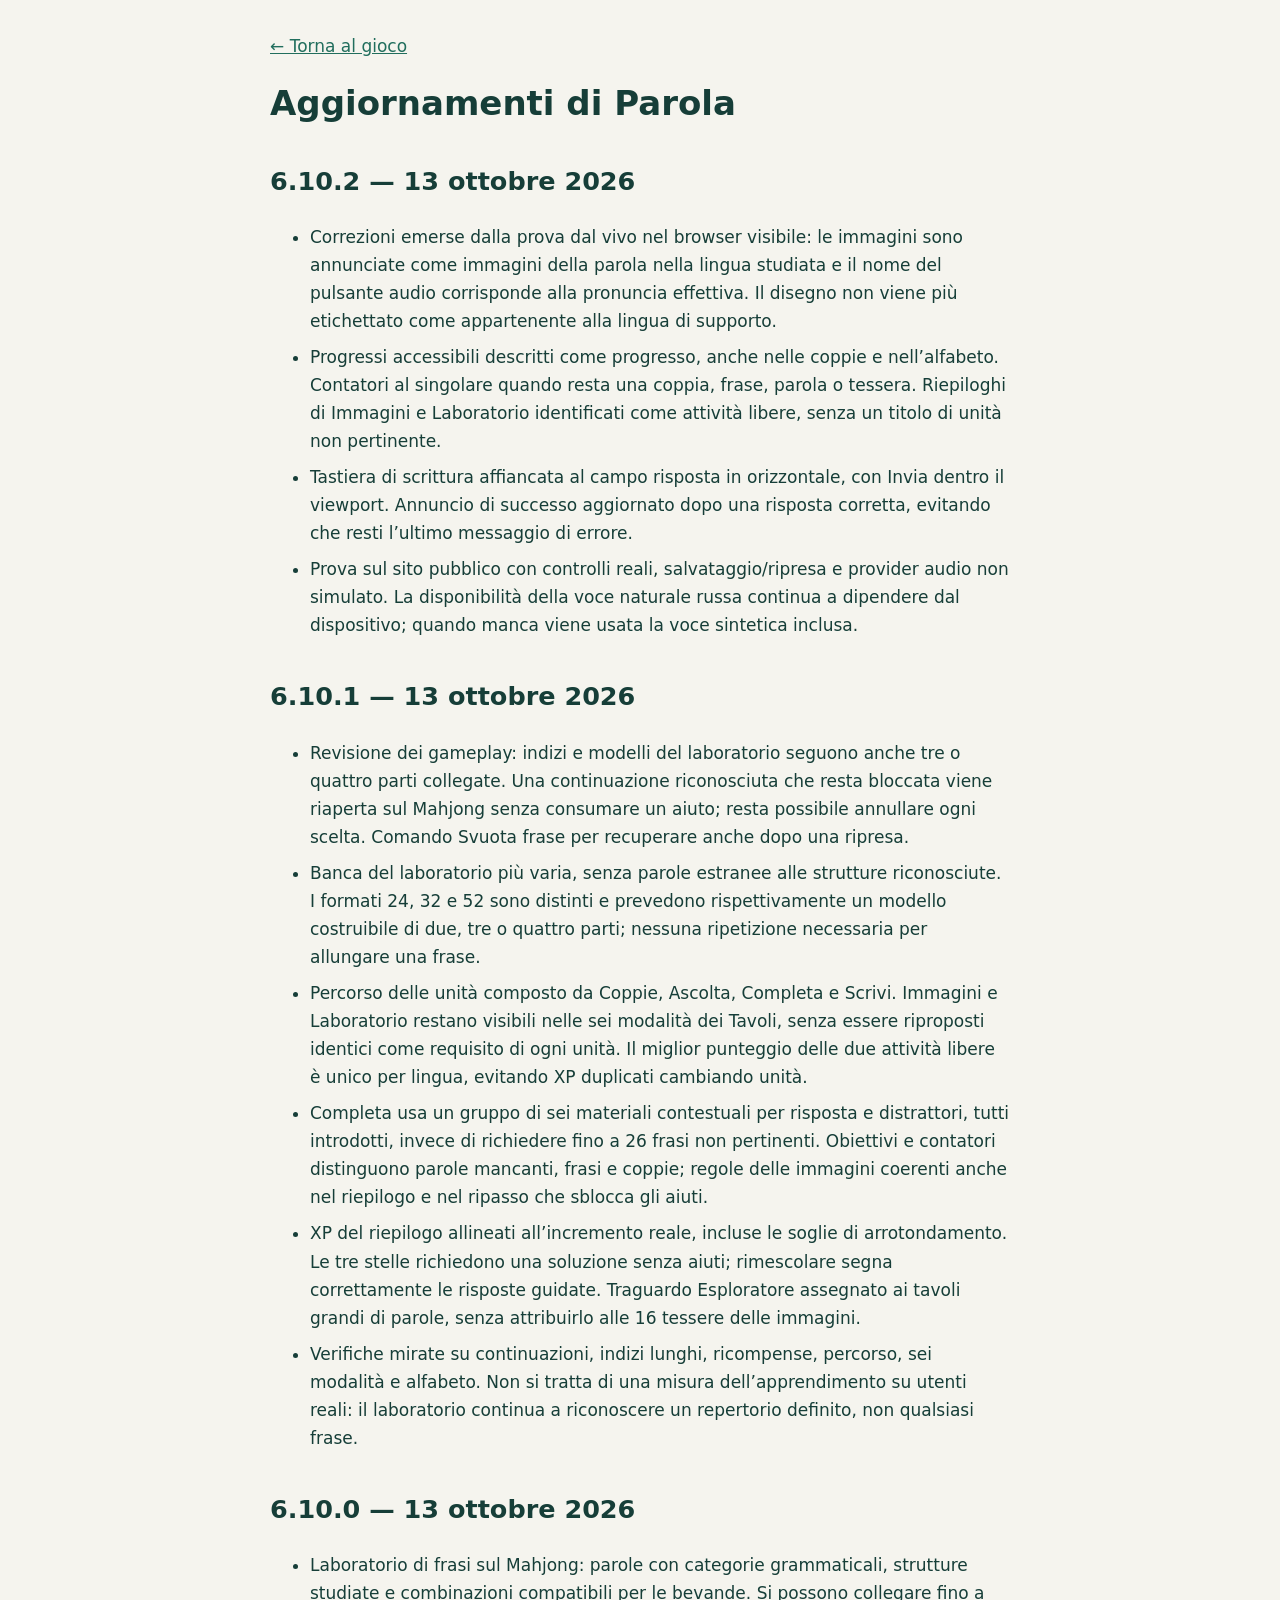
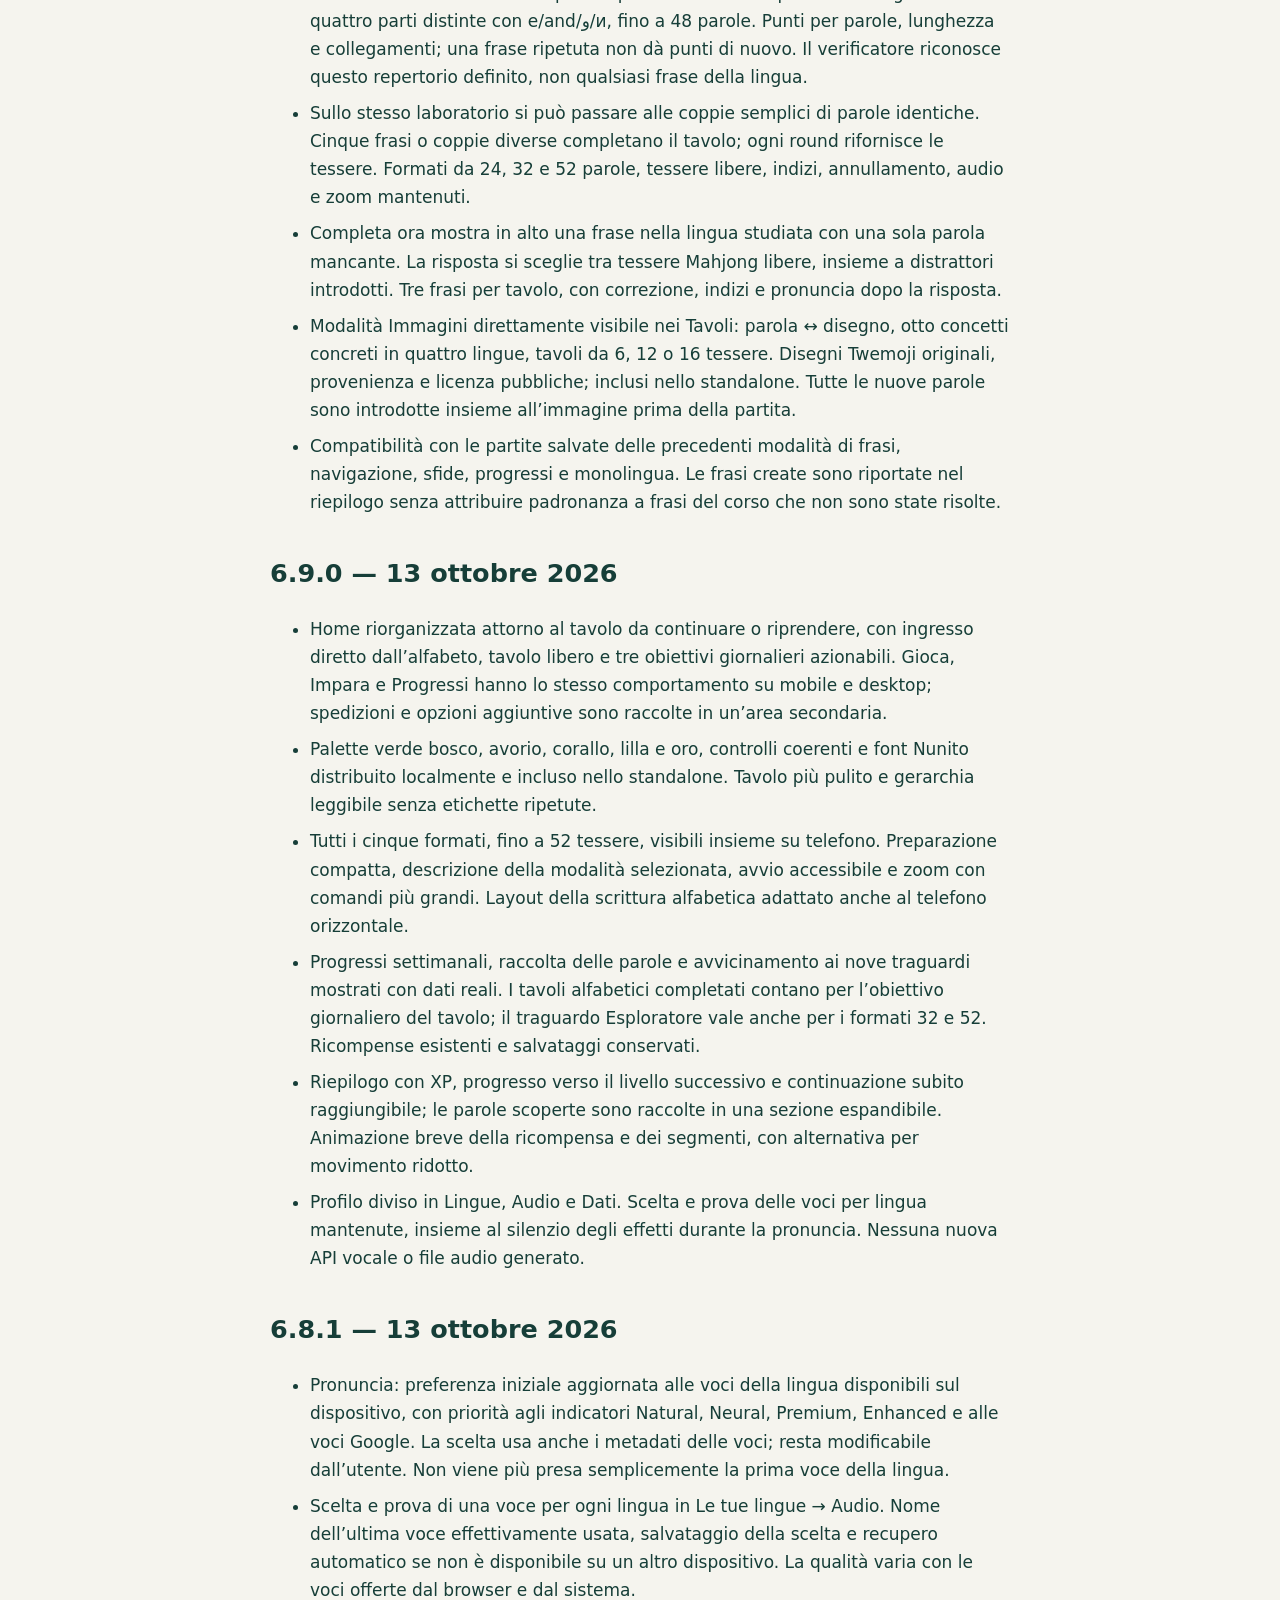
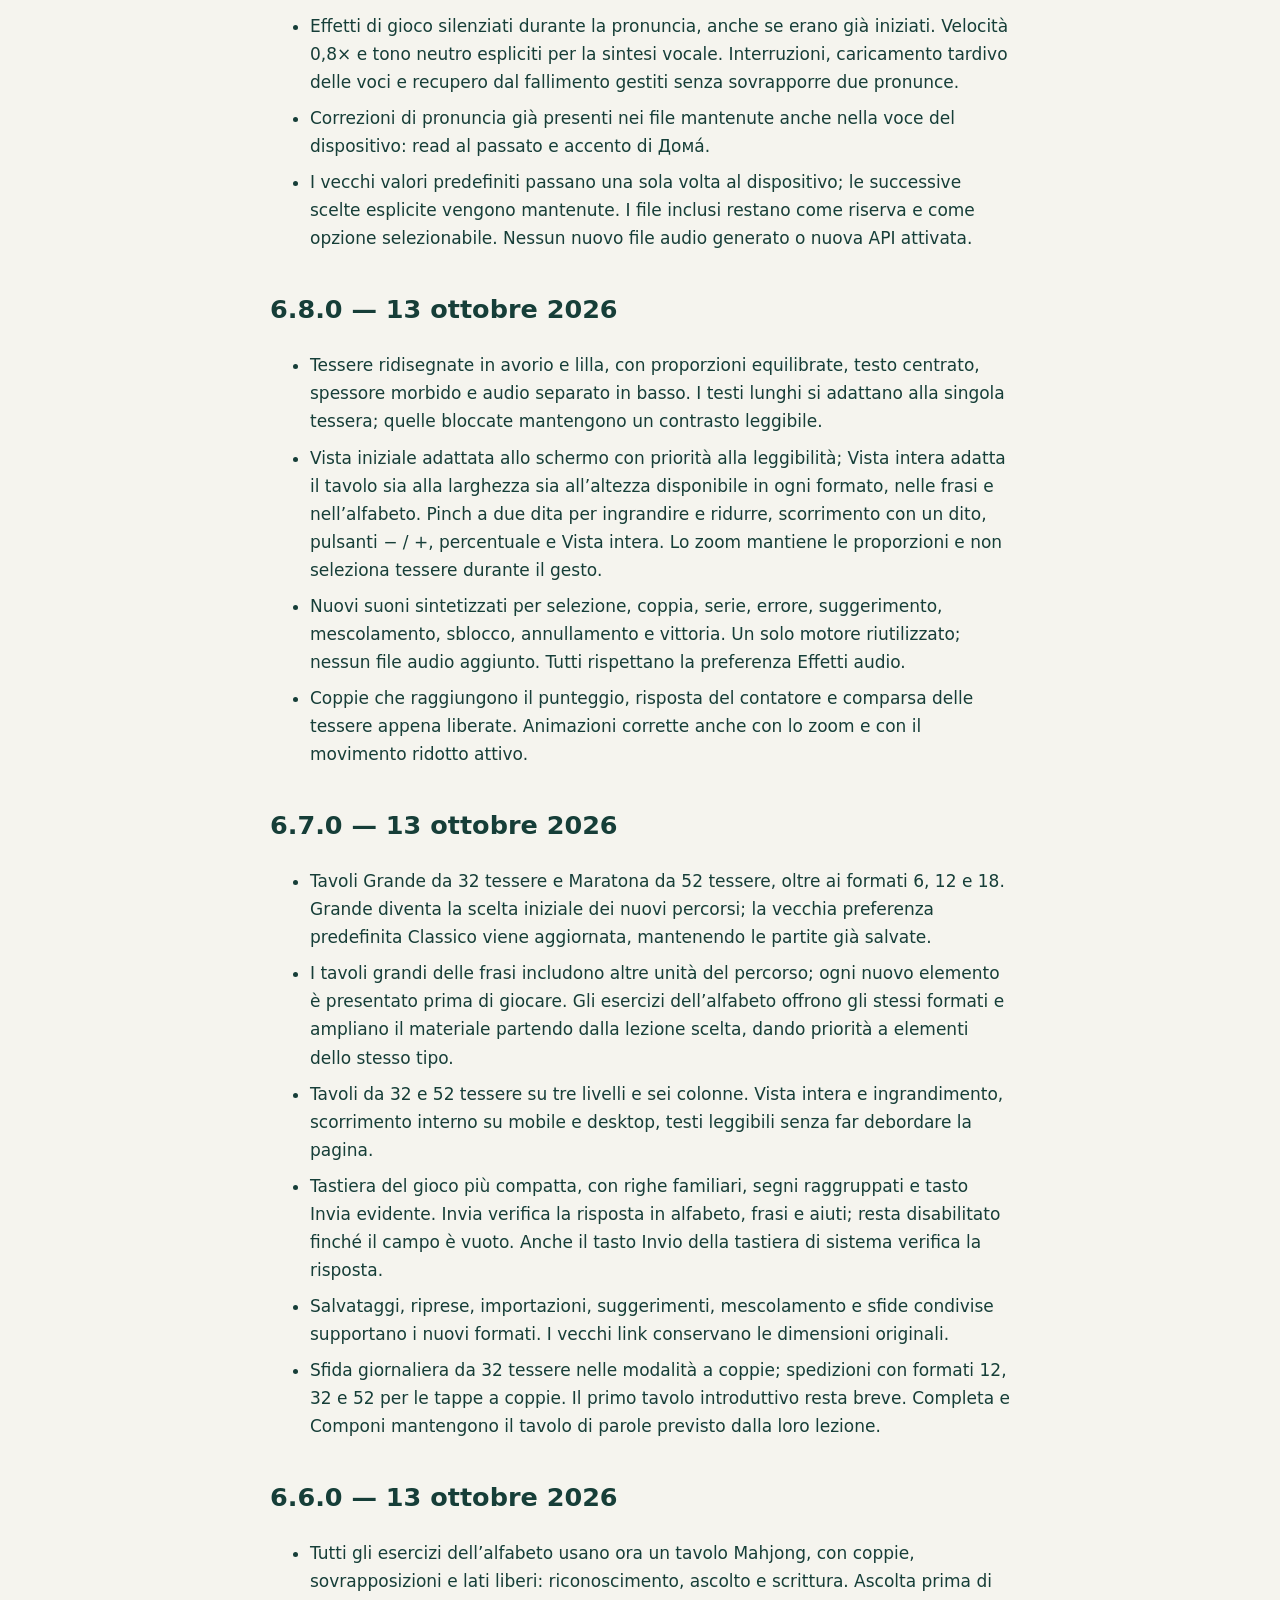
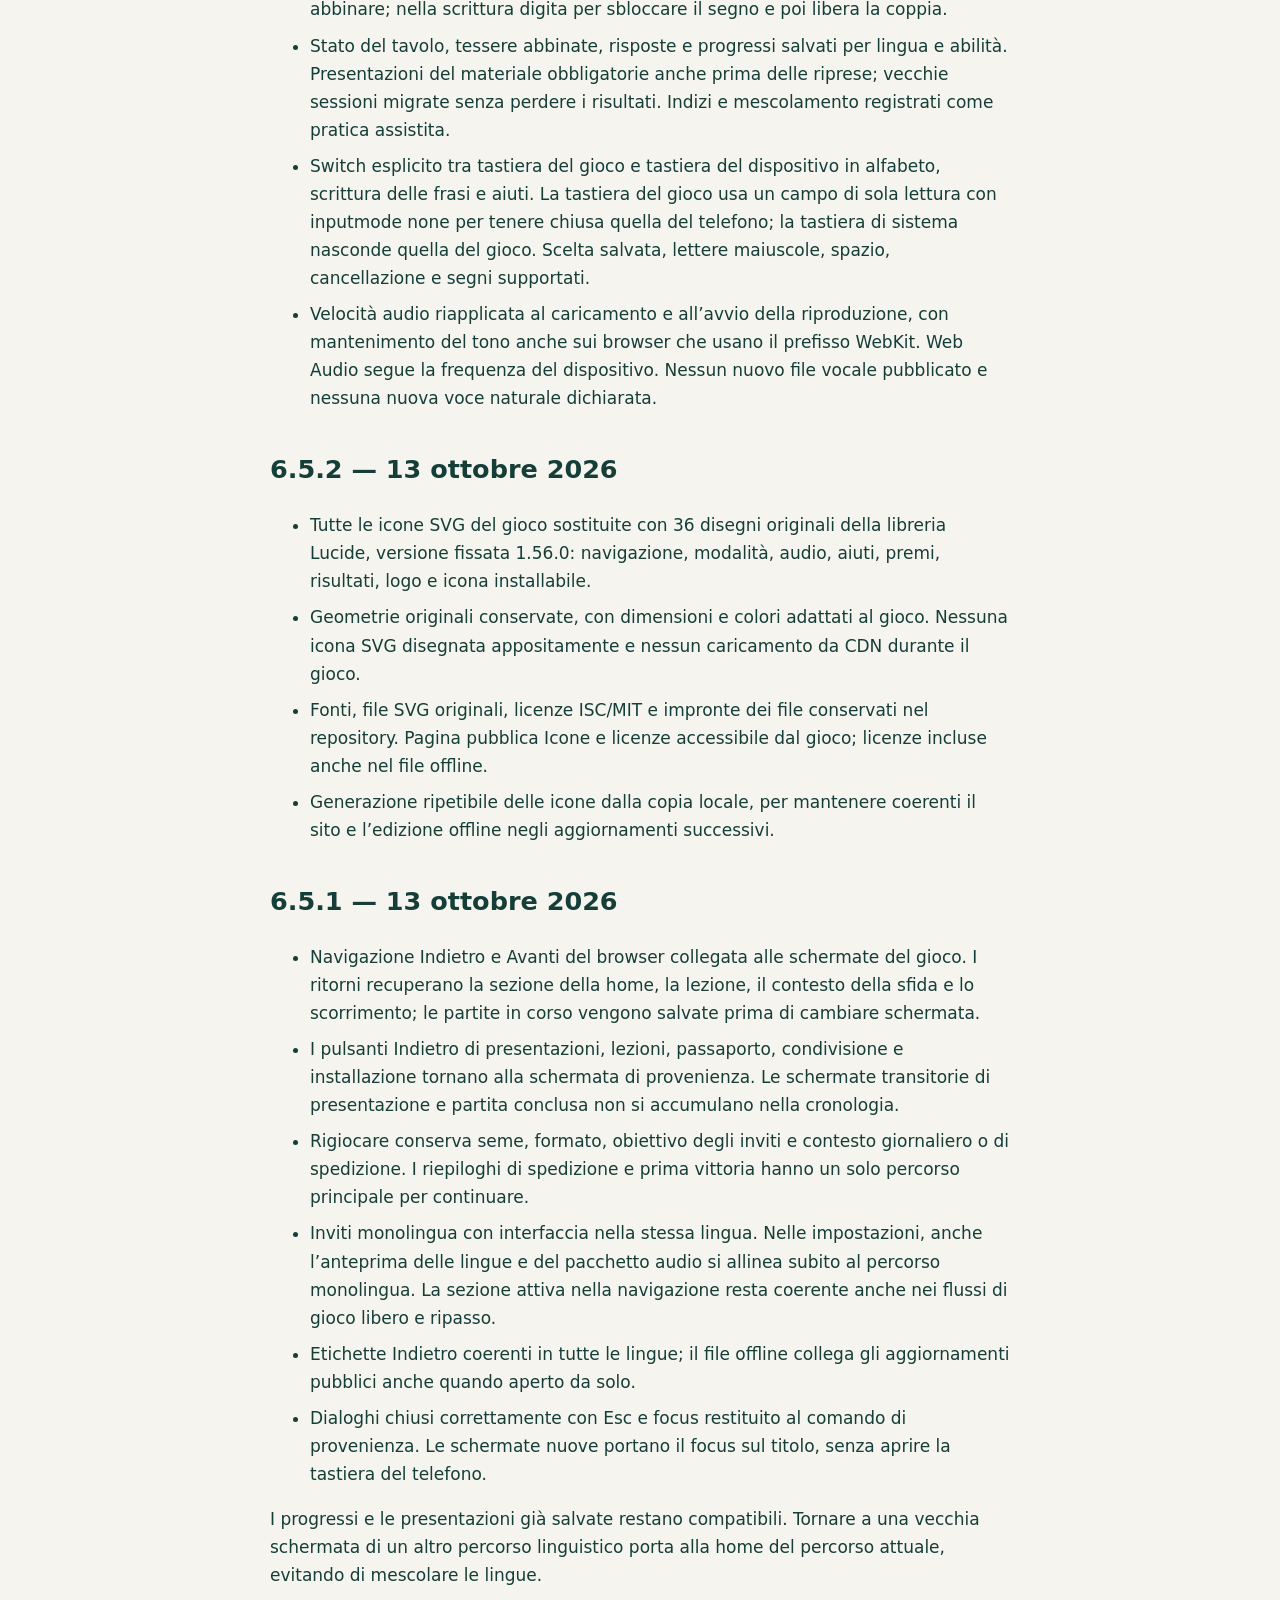
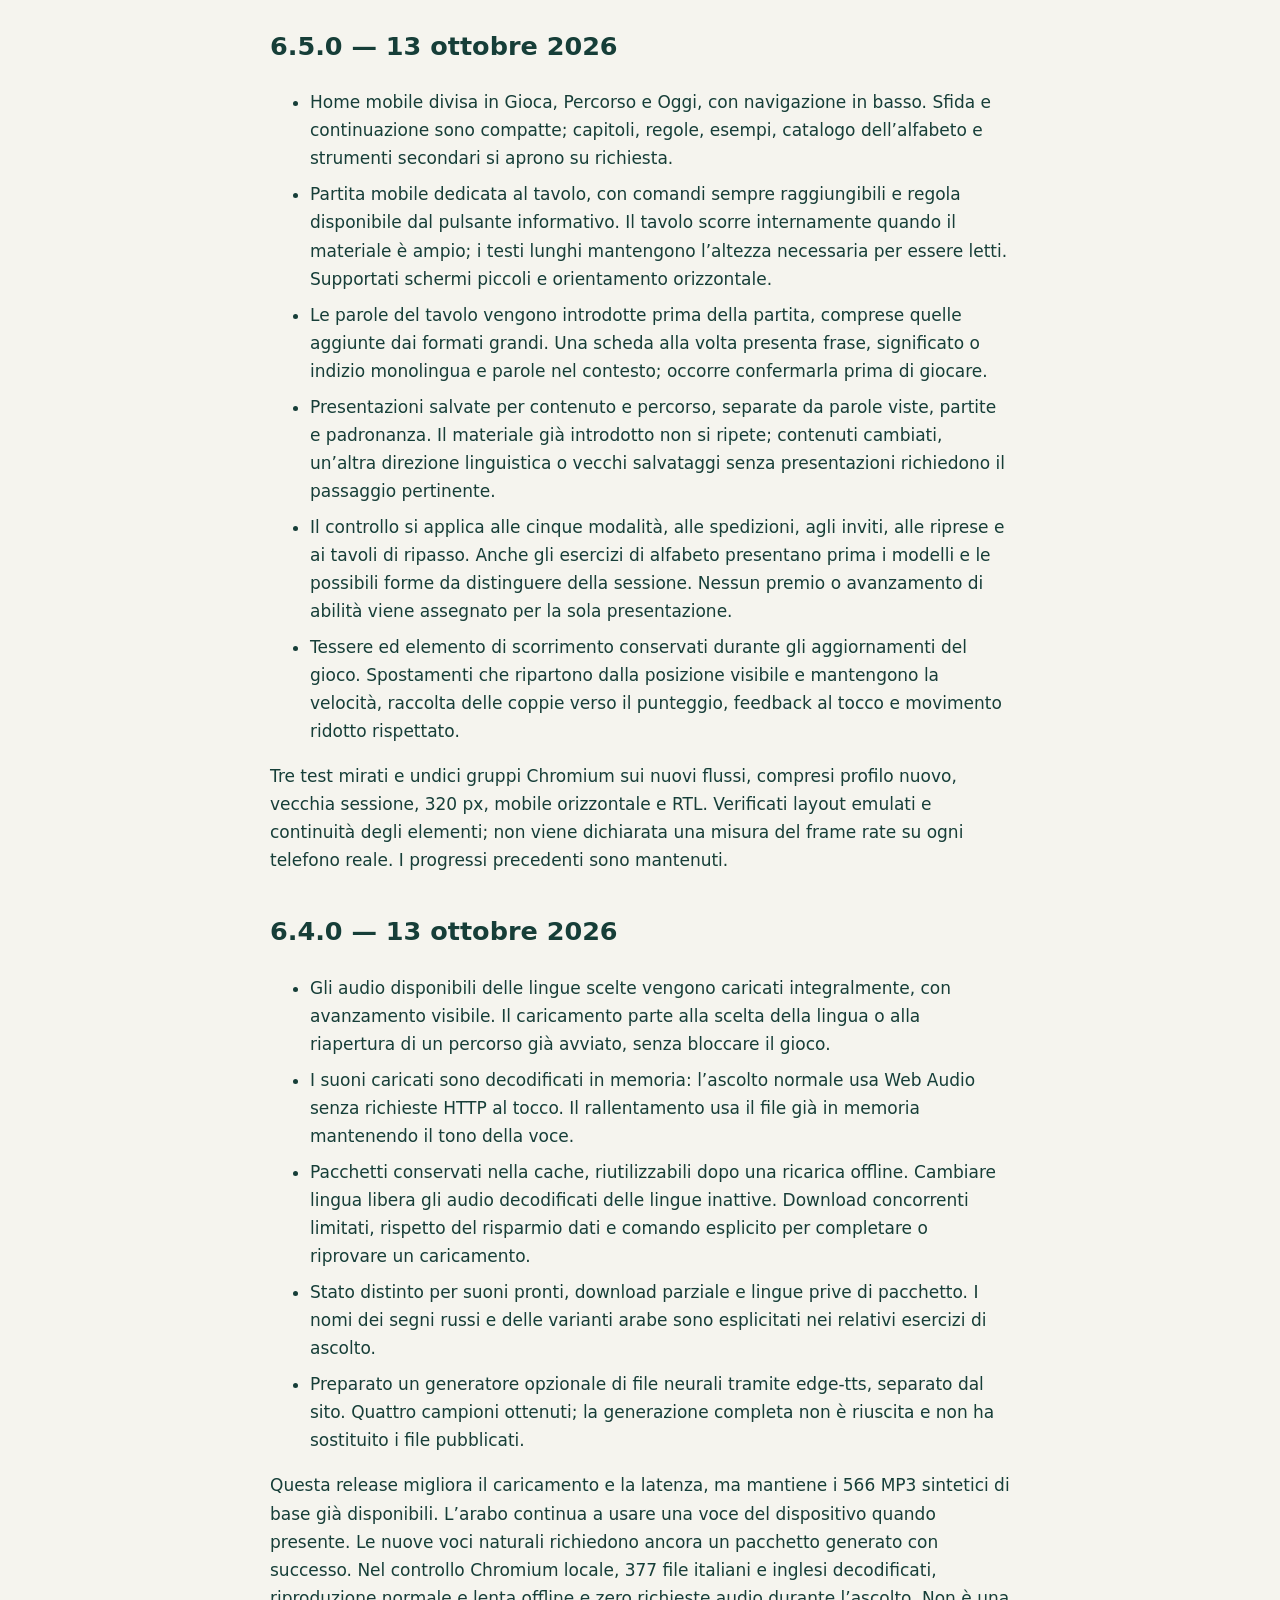
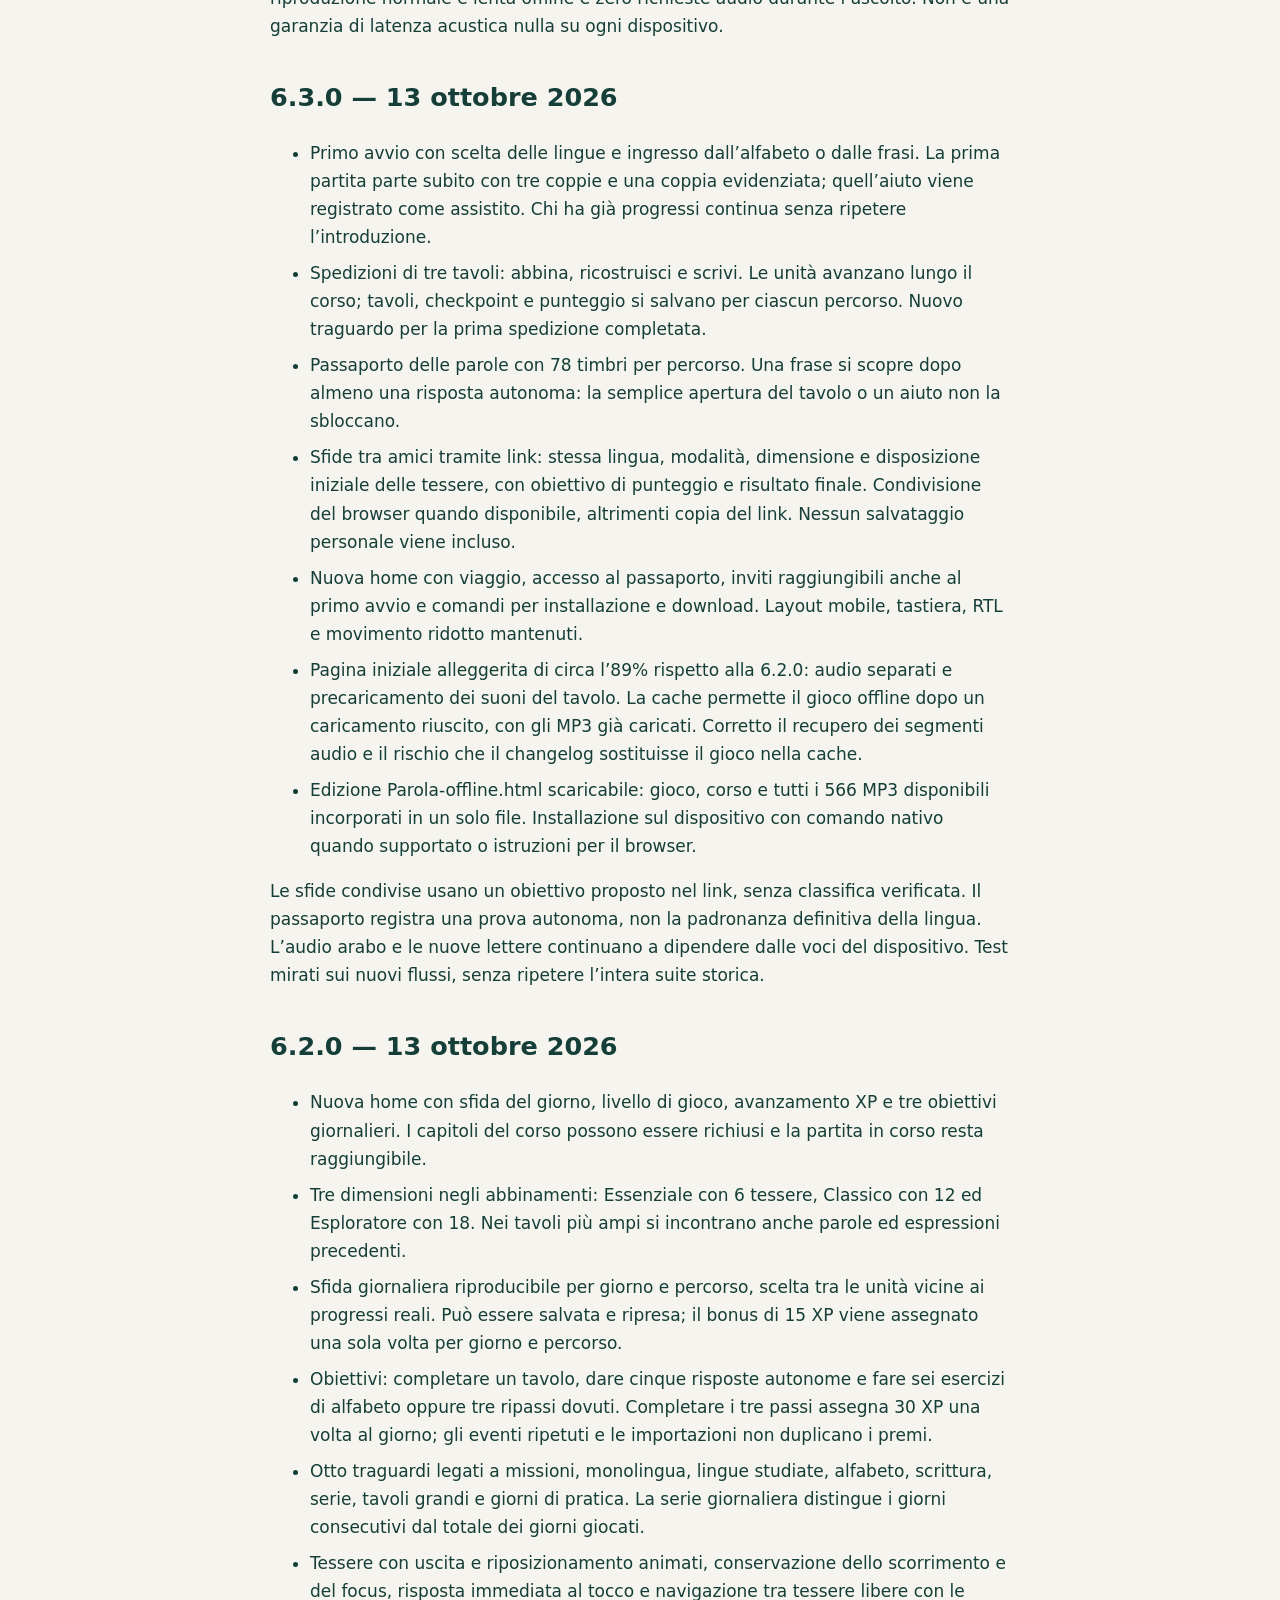
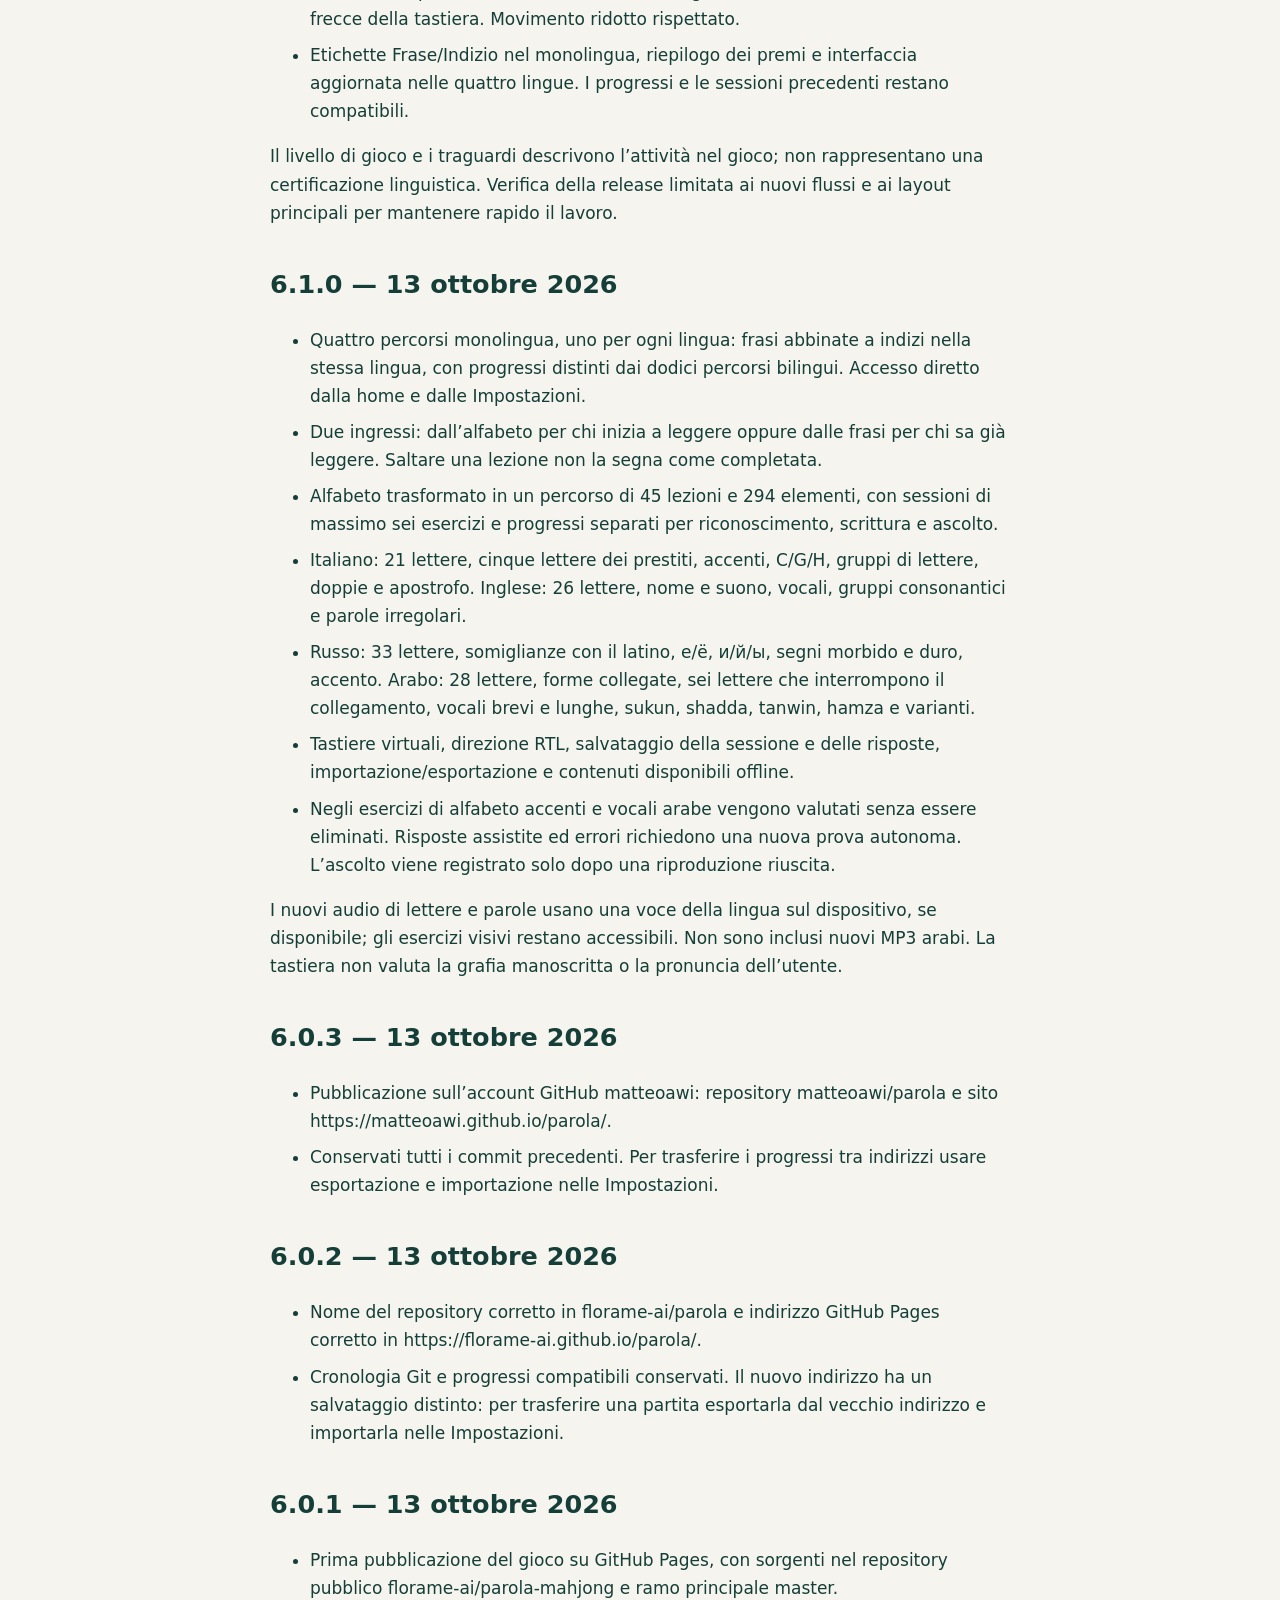
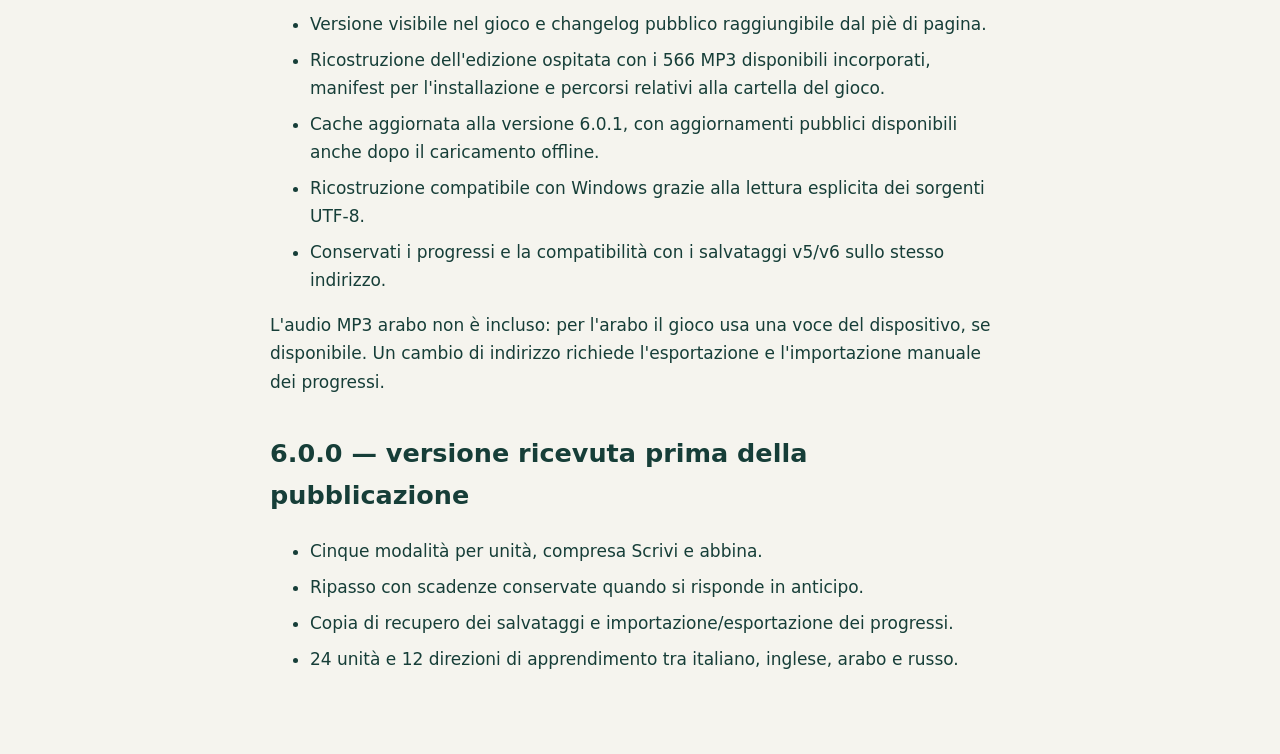
==== changelog.html @ 8ca30eb9 "Fix image audio labels, accessible feedback and landscape writing after live testing Publish Parola " ====
<!doctype html><html lang="it"><head><meta charset="utf-8"><meta name="viewport" content="width=device-width,initial-scale=1,viewport-fit=cover"><title>Aggiornamenti — Parola 6.10.2</title><meta name="application-version" content="6.10.2"><link rel="icon" href="./icon.svg"><style>body{margin:0;background:#f5f4ee;color:#163e38;font:17px/1.65 system-ui,sans-serif}main{max-width:740px;margin:0 auto;padding:32px 24px 64px}a{color:#216e5d}h1{line-height:1.2}h2{margin-top:36px}li{margin:8px 0}a:focus-visible{outline:3px solid #7461a4;outline-offset:4px}</style></head><body><main><a href="./">← Torna al gioco</a><h1>Aggiornamenti di Parola</h1><h2>6.10.2 — 13 ottobre 2026</h2><ul><li>Correzioni emerse dalla prova dal vivo nel browser visibile: le immagini sono annunciate come immagini della parola nella lingua studiata e il nome del pulsante audio corrisponde alla pronuncia effettiva. Il disegno non viene più etichettato come appartenente alla lingua di supporto.</li><li>Progressi accessibili descritti come progresso, anche nelle coppie e nell’alfabeto. Contatori al singolare quando resta una coppia, frase, parola o tessera. Riepiloghi di Immagini e Laboratorio identificati come attività libere, senza un titolo di unità non pertinente.</li><li>Tastiera di scrittura affiancata al campo risposta in orizzontale, con Invia dentro il viewport. Annuncio di successo aggiornato dopo una risposta corretta, evitando che resti l’ultimo messaggio di errore.</li><li>Prova sul sito pubblico con controlli reali, salvataggio/ripresa e provider audio non simulato. La disponibilità della voce naturale russa continua a dipendere dal dispositivo; quando manca viene usata la voce sintetica inclusa.</li></ul><h2>6.10.1 — 13 ottobre 2026</h2><ul><li>Revisione dei gameplay: indizi e modelli del laboratorio seguono anche tre o quattro parti collegate. Una continuazione riconosciuta che resta bloccata viene riaperta sul Mahjong senza consumare un aiuto; resta possibile annullare ogni scelta. Comando Svuota frase per recuperare anche dopo una ripresa.</li><li>Banca del laboratorio più varia, senza parole estranee alle strutture riconosciute. I formati 24, 32 e 52 sono distinti e prevedono rispettivamente un modello costruibile di due, tre o quattro parti; nessuna ripetizione necessaria per allungare una frase.</li><li>Percorso delle unità composto da Coppie, Ascolta, Completa e Scrivi. Immagini e Laboratorio restano visibili nelle sei modalità dei Tavoli, senza essere riproposti identici come requisito di ogni unità. Il miglior punteggio delle due attività libere è unico per lingua, evitando XP duplicati cambiando unità.</li><li>Completa usa un gruppo di sei materiali contestuali per risposta e distrattori, tutti introdotti, invece di richiedere fino a 26 frasi non pertinenti. Obiettivi e contatori distinguono parole mancanti, frasi e coppie; regole delle immagini coerenti anche nel riepilogo e nel ripasso che sblocca gli aiuti.</li><li>XP del riepilogo allineati all’incremento reale, incluse le soglie di arrotondamento. Le tre stelle richiedono una soluzione senza aiuti; rimescolare segna correttamente le risposte guidate. Traguardo Esploratore assegnato ai tavoli grandi di parole, senza attribuirlo alle 16 tessere delle immagini.</li><li>Verifiche mirate su continuazioni, indizi lunghi, ricompense, percorso, sei modalità e alfabeto. Non si tratta di una misura dell’apprendimento su utenti reali: il laboratorio continua a riconoscere un repertorio definito, non qualsiasi frase.</li></ul><h2>6.10.0 — 13 ottobre 2026</h2><ul><li>Laboratorio di frasi sul Mahjong: parole con categorie grammaticali, strutture studiate e combinazioni compatibili per le bevande. Si possono collegare fino a quattro parti distinte con e/and/و/и, fino a 48 parole. Punti per parole, lunghezza e collegamenti; una frase ripetuta non dà punti di nuovo. Il verificatore riconosce questo repertorio definito, non qualsiasi frase della lingua.</li><li>Sullo stesso laboratorio si può passare alle coppie semplici di parole identiche. Cinque frasi o coppie diverse completano il tavolo; ogni round rifornisce le tessere. Formati da 24, 32 e 52 parole, tessere libere, indizi, annullamento, audio e zoom mantenuti.</li><li>Completa ora mostra in alto una frase nella lingua studiata con una sola parola mancante. La risposta si sceglie tra tessere Mahjong libere, insieme a distrattori introdotti. Tre frasi per tavolo, con correzione, indizi e pronuncia dopo la risposta.</li><li>Modalità Immagini direttamente visibile nei Tavoli: parola ↔ disegno, otto concetti concreti in quattro lingue, tavoli da 6, 12 o 16 tessere. Disegni Twemoji originali, provenienza e licenza pubbliche; inclusi nello standalone. Tutte le nuove parole sono introdotte insieme all’immagine prima della partita.</li><li>Compatibilità con le partite salvate delle precedenti modalità di frasi, navigazione, sfide, progressi e monolingua. Le frasi create sono riportate nel riepilogo senza attribuire padronanza a frasi del corso che non sono state risolte.</li></ul><h2>6.9.0 — 13 ottobre 2026</h2><ul><li>Home riorganizzata attorno al tavolo da continuare o riprendere, con ingresso diretto dall’alfabeto, tavolo libero e tre obiettivi giornalieri azionabili. Gioca, Impara e Progressi hanno lo stesso comportamento su mobile e desktop; spedizioni e opzioni aggiuntive sono raccolte in un’area secondaria.</li><li>Palette verde bosco, avorio, corallo, lilla e oro, controlli coerenti e font Nunito distribuito localmente e incluso nello standalone. Tavolo più pulito e gerarchia leggibile senza etichette ripetute.</li><li>Tutti i cinque formati, fino a 52 tessere, visibili insieme su telefono. Preparazione compatta, descrizione della modalità selezionata, avvio accessibile e zoom con comandi più grandi. Layout della scrittura alfabetica adattato anche al telefono orizzontale.</li><li>Progressi settimanali, raccolta delle parole e avvicinamento ai nove traguardi mostrati con dati reali. I tavoli alfabetici completati contano per l’obiettivo giornaliero del tavolo; il traguardo Esploratore vale anche per i formati 32 e 52. Ricompense esistenti e salvataggi conservati.</li><li>Riepilogo con XP, progresso verso il livello successivo e continuazione subito raggiungibile; le parole scoperte sono raccolte in una sezione espandibile. Animazione breve della ricompensa e dei segmenti, con alternativa per movimento ridotto.</li><li>Profilo diviso in Lingue, Audio e Dati. Scelta e prova delle voci per lingua mantenute, insieme al silenzio degli effetti durante la pronuncia. Nessuna nuova API vocale o file audio generato.</li></ul><h2>6.8.1 — 13 ottobre 2026</h2><ul><li>Pronuncia: preferenza iniziale aggiornata alle voci della lingua disponibili sul dispositivo, con priorità agli indicatori Natural, Neural, Premium, Enhanced e alle voci Google. La scelta usa anche i metadati delle voci; resta modificabile dall’utente. Non viene più presa semplicemente la prima voce della lingua.</li><li>Scelta e prova di una voce per ogni lingua in Le tue lingue → Audio. Nome dell’ultima voce effettivamente usata, salvataggio della scelta e recupero automatico se non è disponibile su un altro dispositivo. La qualità varia con le voci offerte dal browser e dal sistema.</li><li>Effetti di gioco silenziati durante la pronuncia, anche se erano già iniziati. Velocità 0,8× e tono neutro espliciti per la sintesi vocale. Interruzioni, caricamento tardivo delle voci e recupero dal fallimento gestiti senza sovrapporre due pronunce.</li><li>Correzioni di pronuncia già presenti nei file mantenute anche nella voce del dispositivo: read al passato e accento di Дома́.</li><li>I vecchi valori predefiniti passano una sola volta al dispositivo; le successive scelte esplicite vengono mantenute. I file inclusi restano come riserva e come opzione selezionabile. Nessun nuovo file audio generato o nuova API attivata.</li></ul><h2>6.8.0 — 13 ottobre 2026</h2><ul><li>Tessere ridisegnate in avorio e lilla, con proporzioni equilibrate, testo centrato, spessore morbido e audio separato in basso. I testi lunghi si adattano alla singola tessera; quelle bloccate mantengono un contrasto leggibile.</li><li>Vista iniziale adattata allo schermo con priorità alla leggibilità; Vista intera adatta il tavolo sia alla larghezza sia all’altezza disponibile in ogni formato, nelle frasi e nell’alfabeto. Pinch a due dita per ingrandire e ridurre, scorrimento con un dito, pulsanti − / +, percentuale e Vista intera. Lo zoom mantiene le proporzioni e non seleziona tessere durante il gesto.</li><li>Nuovi suoni sintetizzati per selezione, coppia, serie, errore, suggerimento, mescolamento, sblocco, annullamento e vittoria. Un solo motore riutilizzato; nessun file audio aggiunto. Tutti rispettano la preferenza Effetti audio.</li><li>Coppie che raggiungono il punteggio, risposta del contatore e comparsa delle tessere appena liberate. Animazioni corrette anche con lo zoom e con il movimento ridotto attivo.</li></ul><h2>6.7.0 — 13 ottobre 2026</h2><ul><li>Tavoli Grande da 32 tessere e Maratona da 52 tessere, oltre ai formati 6, 12 e 18. Grande diventa la scelta iniziale dei nuovi percorsi; la vecchia preferenza predefinita Classico viene aggiornata, mantenendo le partite già salvate.</li><li>I tavoli grandi delle frasi includono altre unità del percorso; ogni nuovo elemento è presentato prima di giocare. Gli esercizi dell’alfabeto offrono gli stessi formati e ampliano il materiale partendo dalla lezione scelta, dando priorità a elementi dello stesso tipo.</li><li>Tavoli da 32 e 52 tessere su tre livelli e sei colonne. Vista intera e ingrandimento, scorrimento interno su mobile e desktop, testi leggibili senza far debordare la pagina.</li><li>Tastiera del gioco più compatta, con righe familiari, segni raggruppati e tasto Invia evidente. Invia verifica la risposta in alfabeto, frasi e aiuti; resta disabilitato finché il campo è vuoto. Anche il tasto Invio della tastiera di sistema verifica la risposta.</li><li>Salvataggi, riprese, importazioni, suggerimenti, mescolamento e sfide condivise supportano i nuovi formati. I vecchi link conservano le dimensioni originali.</li><li>Sfida giornaliera da 32 tessere nelle modalità a coppie; spedizioni con formati 12, 32 e 52 per le tappe a coppie. Il primo tavolo introduttivo resta breve. Completa e Componi mantengono il tavolo di parole previsto dalla loro lezione.</li></ul><h2>6.6.0 — 13 ottobre 2026</h2><ul><li>Tutti gli esercizi dell’alfabeto usano ora un tavolo Mahjong, con coppie, sovrapposizioni e lati liberi: riconoscimento, ascolto e scrittura. Ascolta prima di abbinare; nella scrittura digita per sbloccare il segno e poi libera la coppia.</li><li>Stato del tavolo, tessere abbinate, risposte e progressi salvati per lingua e abilità. Presentazioni del materiale obbligatorie anche prima delle riprese; vecchie sessioni migrate senza perdere i risultati. Indizi e mescolamento registrati come pratica assistita.</li><li>Switch esplicito tra tastiera del gioco e tastiera del dispositivo in alfabeto, scrittura delle frasi e aiuti. La tastiera del gioco usa un campo di sola lettura con inputmode none per tenere chiusa quella del telefono; la tastiera di sistema nasconde quella del gioco. Scelta salvata, lettere maiuscole, spazio, cancellazione e segni supportati.</li><li>Velocità audio riapplicata al caricamento e all’avvio della riproduzione, con mantenimento del tono anche sui browser che usano il prefisso WebKit. Web Audio segue la frequenza del dispositivo. Nessun nuovo file vocale pubblicato e nessuna nuova voce naturale dichiarata.</li></ul><h2>6.5.2 — 13 ottobre 2026</h2><ul><li>Tutte le icone SVG del gioco sostituite con 36 disegni originali della libreria Lucide, versione fissata 1.56.0: navigazione, modalità, audio, aiuti, premi, risultati, logo e icona installabile.</li><li>Geometrie originali conservate, con dimensioni e colori adattati al gioco. Nessuna icona SVG disegnata appositamente e nessun caricamento da CDN durante il gioco.</li><li>Fonti, file SVG originali, licenze ISC/MIT e impronte dei file conservati nel repository. Pagina pubblica Icone e licenze accessibile dal gioco; licenze incluse anche nel file offline.</li><li>Generazione ripetibile delle icone dalla copia locale, per mantenere coerenti il sito e l’edizione offline negli aggiornamenti successivi.</li></ul><h2>6.5.1 — 13 ottobre 2026</h2><ul><li>Navigazione Indietro e Avanti del browser collegata alle schermate del gioco. I ritorni recuperano la sezione della home, la lezione, il contesto della sfida e lo scorrimento; le partite in corso vengono salvate prima di cambiare schermata.</li><li>I pulsanti Indietro di presentazioni, lezioni, passaporto, condivisione e installazione tornano alla schermata di provenienza. Le schermate transitorie di presentazione e partita conclusa non si accumulano nella cronologia.</li><li>Rigiocare conserva seme, formato, obiettivo degli inviti e contesto giornaliero o di spedizione. I riepiloghi di spedizione e prima vittoria hanno un solo percorso principale per continuare.</li><li>Inviti monolingua con interfaccia nella stessa lingua. Nelle impostazioni, anche l’anteprima delle lingue e del pacchetto audio si allinea subito al percorso monolingua. La sezione attiva nella navigazione resta coerente anche nei flussi di gioco libero e ripasso.</li><li>Etichette Indietro coerenti in tutte le lingue; il file offline collega gli aggiornamenti pubblici anche quando aperto da solo.</li><li>Dialoghi chiusi correttamente con Esc e focus restituito al comando di provenienza. Le schermate nuove portano il focus sul titolo, senza aprire la tastiera del telefono.</li></ul><p>I progressi e le presentazioni già salvate restano compatibili. Tornare a una vecchia schermata di un altro percorso linguistico porta alla home del percorso attuale, evitando di mescolare le lingue.</p><h2>6.5.0 — 13 ottobre 2026</h2><ul><li>Home mobile divisa in Gioca, Percorso e Oggi, con navigazione in basso. Sfida e continuazione sono compatte; capitoli, regole, esempi, catalogo dell’alfabeto e strumenti secondari si aprono su richiesta.</li><li>Partita mobile dedicata al tavolo, con comandi sempre raggiungibili e regola disponibile dal pulsante informativo. Il tavolo scorre internamente quando il materiale è ampio; i testi lunghi mantengono l’altezza necessaria per essere letti. Supportati schermi piccoli e orientamento orizzontale.</li><li>Le parole del tavolo vengono introdotte prima della partita, comprese quelle aggiunte dai formati grandi. Una scheda alla volta presenta frase, significato o indizio monolingua e parole nel contesto; occorre confermarla prima di giocare.</li><li>Presentazioni salvate per contenuto e percorso, separate da parole viste, partite e padronanza. Il materiale già introdotto non si ripete; contenuti cambiati, un’altra direzione linguistica o vecchi salvataggi senza presentazioni richiedono il passaggio pertinente.</li><li>Il controllo si applica alle cinque modalità, alle spedizioni, agli inviti, alle riprese e ai tavoli di ripasso. Anche gli esercizi di alfabeto presentano prima i modelli e le possibili forme da distinguere della sessione. Nessun premio o avanzamento di abilità viene assegnato per la sola presentazione.</li><li>Tessere ed elemento di scorrimento conservati durante gli aggiornamenti del gioco. Spostamenti che ripartono dalla posizione visibile e mantengono la velocità, raccolta delle coppie verso il punteggio, feedback al tocco e movimento ridotto rispettato.</li></ul><p>Tre test mirati e undici gruppi Chromium sui nuovi flussi, compresi profilo nuovo, vecchia sessione, 320 px, mobile orizzontale e RTL. Verificati layout emulati e continuità degli elementi; non viene dichiarata una misura del frame rate su ogni telefono reale. I progressi precedenti sono mantenuti.</p><h2>6.4.0 — 13 ottobre 2026</h2><ul><li>Gli audio disponibili delle lingue scelte vengono caricati integralmente, con avanzamento visibile. Il caricamento parte alla scelta della lingua o alla riapertura di un percorso già avviato, senza bloccare il gioco.</li><li>I suoni caricati sono decodificati in memoria: l’ascolto normale usa Web Audio senza richieste HTTP al tocco. Il rallentamento usa il file già in memoria mantenendo il tono della voce.</li><li>Pacchetti conservati nella cache, riutilizzabili dopo una ricarica offline. Cambiare lingua libera gli audio decodificati delle lingue inattive. Download concorrenti limitati, rispetto del risparmio dati e comando esplicito per completare o riprovare un caricamento.</li><li>Stato distinto per suoni pronti, download parziale e lingue prive di pacchetto. I nomi dei segni russi e delle varianti arabe sono esplicitati nei relativi esercizi di ascolto.</li><li>Preparato un generatore opzionale di file neurali tramite edge-tts, separato dal sito. Quattro campioni ottenuti; la generazione completa non è riuscita e non ha sostituito i file pubblicati.</li></ul><p>Questa release migliora il caricamento e la latenza, ma mantiene i 566 MP3 sintetici di base già disponibili. L’arabo continua a usare una voce del dispositivo quando presente. Le nuove voci naturali richiedono ancora un pacchetto generato con successo. Nel controllo Chromium locale, 377 file italiani e inglesi decodificati, riproduzione normale e lenta offline e zero richieste audio durante l’ascolto. Non è una garanzia di latenza acustica nulla su ogni dispositivo.</p><h2>6.3.0 — 13 ottobre 2026</h2><ul><li>Primo avvio con scelta delle lingue e ingresso dall’alfabeto o dalle frasi. La prima partita parte subito con tre coppie e una coppia evidenziata; quell’aiuto viene registrato come assistito. Chi ha già progressi continua senza ripetere l’introduzione.</li><li>Spedizioni di tre tavoli: abbina, ricostruisci e scrivi. Le unità avanzano lungo il corso; tavoli, checkpoint e punteggio si salvano per ciascun percorso. Nuovo traguardo per la prima spedizione completata.</li><li>Passaporto delle parole con 78 timbri per percorso. Una frase si scopre dopo almeno una risposta autonoma: la semplice apertura del tavolo o un aiuto non la sbloccano.</li><li>Sfide tra amici tramite link: stessa lingua, modalità, dimensione e disposizione iniziale delle tessere, con obiettivo di punteggio e risultato finale. Condivisione del browser quando disponibile, altrimenti copia del link. Nessun salvataggio personale viene incluso.</li><li>Nuova home con viaggio, accesso al passaporto, inviti raggiungibili anche al primo avvio e comandi per installazione e download. Layout mobile, tastiera, RTL e movimento ridotto mantenuti.</li><li>Pagina iniziale alleggerita di circa l’89% rispetto alla 6.2.0: audio separati e precaricamento dei suoni del tavolo. La cache permette il gioco offline dopo un caricamento riuscito, con gli MP3 già caricati. Corretto il recupero dei segmenti audio e il rischio che il changelog sostituisse il gioco nella cache.</li><li>Edizione Parola-offline.html scaricabile: gioco, corso e tutti i 566 MP3 disponibili incorporati in un solo file. Installazione sul dispositivo con comando nativo quando supportato o istruzioni per il browser.</li></ul><p>Le sfide condivise usano un obiettivo proposto nel link, senza classifica verificata. Il passaporto registra una prova autonoma, non la padronanza definitiva della lingua. L’audio arabo e le nuove lettere continuano a dipendere dalle voci del dispositivo. Test mirati sui nuovi flussi, senza ripetere l’intera suite storica.</p><h2>6.2.0 — 13 ottobre 2026</h2><ul><li>Nuova home con sfida del giorno, livello di gioco, avanzamento XP e tre obiettivi giornalieri. I capitoli del corso possono essere richiusi e la partita in corso resta raggiungibile.</li><li>Tre dimensioni negli abbinamenti: Essenziale con 6 tessere, Classico con 12 ed Esploratore con 18. Nei tavoli più ampi si incontrano anche parole ed espressioni precedenti.</li><li>Sfida giornaliera riproducibile per giorno e percorso, scelta tra le unità vicine ai progressi reali. Può essere salvata e ripresa; il bonus di 15 XP viene assegnato una sola volta per giorno e percorso.</li><li>Obiettivi: completare un tavolo, dare cinque risposte autonome e fare sei esercizi di alfabeto oppure tre ripassi dovuti. Completare i tre passi assegna 30 XP una volta al giorno; gli eventi ripetuti e le importazioni non duplicano i premi.</li><li>Otto traguardi legati a missioni, monolingua, lingue studiate, alfabeto, scrittura, serie, tavoli grandi e giorni di pratica. La serie giornaliera distingue i giorni consecutivi dal totale dei giorni giocati.</li><li>Tessere con uscita e riposizionamento animati, conservazione dello scorrimento e del focus, risposta immediata al tocco e navigazione tra tessere libere con le frecce della tastiera. Movimento ridotto rispettato.</li><li>Etichette Frase/Indizio nel monolingua, riepilogo dei premi e interfaccia aggiornata nelle quattro lingue. I progressi e le sessioni precedenti restano compatibili.</li></ul><p>Il livello di gioco e i traguardi descrivono l’attività nel gioco; non rappresentano una certificazione linguistica. Verifica della release limitata ai nuovi flussi e ai layout principali per mantenere rapido il lavoro.</p><h2>6.1.0 — 13 ottobre 2026</h2><ul><li>Quattro percorsi monolingua, uno per ogni lingua: frasi abbinate a indizi nella stessa lingua, con progressi distinti dai dodici percorsi bilingui. Accesso diretto dalla home e dalle Impostazioni.</li><li>Due ingressi: dall’alfabeto per chi inizia a leggere oppure dalle frasi per chi sa già leggere. Saltare una lezione non la segna come completata.</li><li>Alfabeto trasformato in un percorso di 45 lezioni e 294 elementi, con sessioni di massimo sei esercizi e progressi separati per riconoscimento, scrittura e ascolto.</li><li>Italiano: 21 lettere, cinque lettere dei prestiti, accenti, C/G/H, gruppi di lettere, doppie e apostrofo. Inglese: 26 lettere, nome e suono, vocali, gruppi consonantici e parole irregolari.</li><li>Russo: 33 lettere, somiglianze con il latino, е/ё, и/й/ы, segni morbido e duro, accento. Arabo: 28 lettere, forme collegate, sei lettere che interrompono il collegamento, vocali brevi e lunghe, sukun, shadda, tanwin, hamza e varianti.</li><li>Tastiere virtuali, direzione RTL, salvataggio della sessione e delle risposte, importazione/esportazione e contenuti disponibili offline.</li><li>Negli esercizi di alfabeto accenti e vocali arabe vengono valutati senza essere eliminati. Risposte assistite ed errori richiedono una nuova prova autonoma. L’ascolto viene registrato solo dopo una riproduzione riuscita.</li></ul><p>I nuovi audio di lettere e parole usano una voce della lingua sul dispositivo, se disponibile; gli esercizi visivi restano accessibili. Non sono inclusi nuovi MP3 arabi. La tastiera non valuta la grafia manoscritta o la pronuncia dell’utente.</p><h2>6.0.3 — 13 ottobre 2026</h2><ul><li>Pubblicazione sull’account GitHub matteoawi: repository matteoawi/parola e sito https://matteoawi.github.io/parola/.</li><li>Conservati tutti i commit precedenti. Per trasferire i progressi tra indirizzi usare esportazione e importazione nelle Impostazioni.</li></ul><h2>6.0.2 — 13 ottobre 2026</h2><ul><li>Nome del repository corretto in florame-ai/parola e indirizzo GitHub Pages corretto in https://florame-ai.github.io/parola/.</li><li>Cronologia Git e progressi compatibili conservati. Il nuovo indirizzo ha un salvataggio distinto: per trasferire una partita esportarla dal vecchio indirizzo e importarla nelle Impostazioni.</li></ul><h2>6.0.1 — 13 ottobre 2026</h2><ul><li>Prima pubblicazione del gioco su GitHub Pages, con sorgenti nel repository pubblico florame-ai/parola-mahjong e ramo principale master.</li><li>Versione visibile nel gioco e changelog pubblico raggiungibile dal piè di pagina.</li><li>Ricostruzione dell&#x27;edizione ospitata con i 566 MP3 disponibili incorporati, manifest per l&#x27;installazione e percorsi relativi alla cartella del gioco.</li><li>Cache aggiornata alla versione 6.0.1, con aggiornamenti pubblici disponibili anche dopo il caricamento offline.</li><li>Ricostruzione compatibile con Windows grazie alla lettura esplicita dei sorgenti UTF-8.</li><li>Conservati i progressi e la compatibilità con i salvataggi v5/v6 sullo stesso indirizzo.</li></ul><p>L&#x27;audio MP3 arabo non è incluso: per l&#x27;arabo il gioco usa una voce del dispositivo, se disponibile. Un cambio di indirizzo richiede l&#x27;esportazione e l&#x27;importazione manuale dei progressi.</p><h2>6.0.0 — versione ricevuta prima della pubblicazione</h2><ul><li>Cinque modalità per unità, compresa Scrivi e abbina.</li><li>Ripasso con scadenze conservate quando si risponde in anticipo.</li><li>Copia di recupero dei salvataggi e importazione/esportazione dei progressi.</li><li>24 unità e 12 direzioni di apprendimento tra italiano, inglese, arabo e russo.</li></ul></main></body></html>
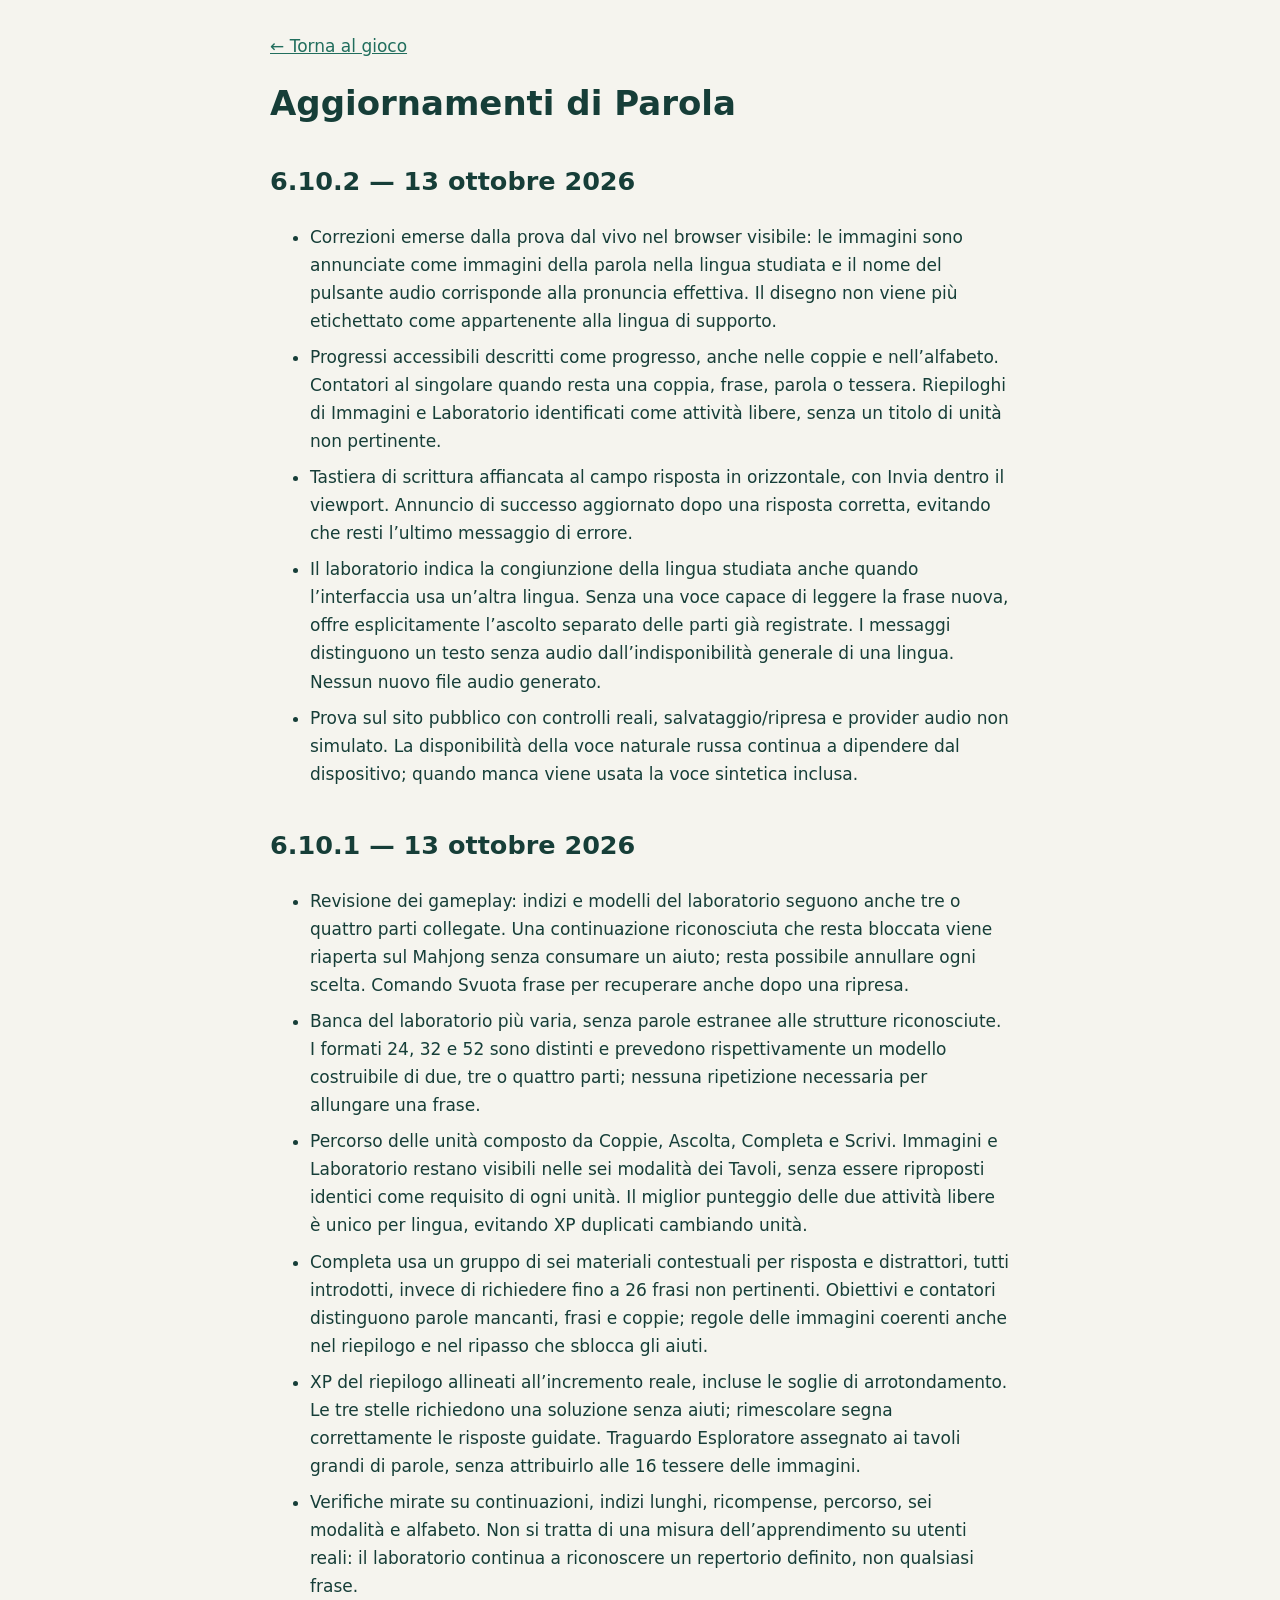
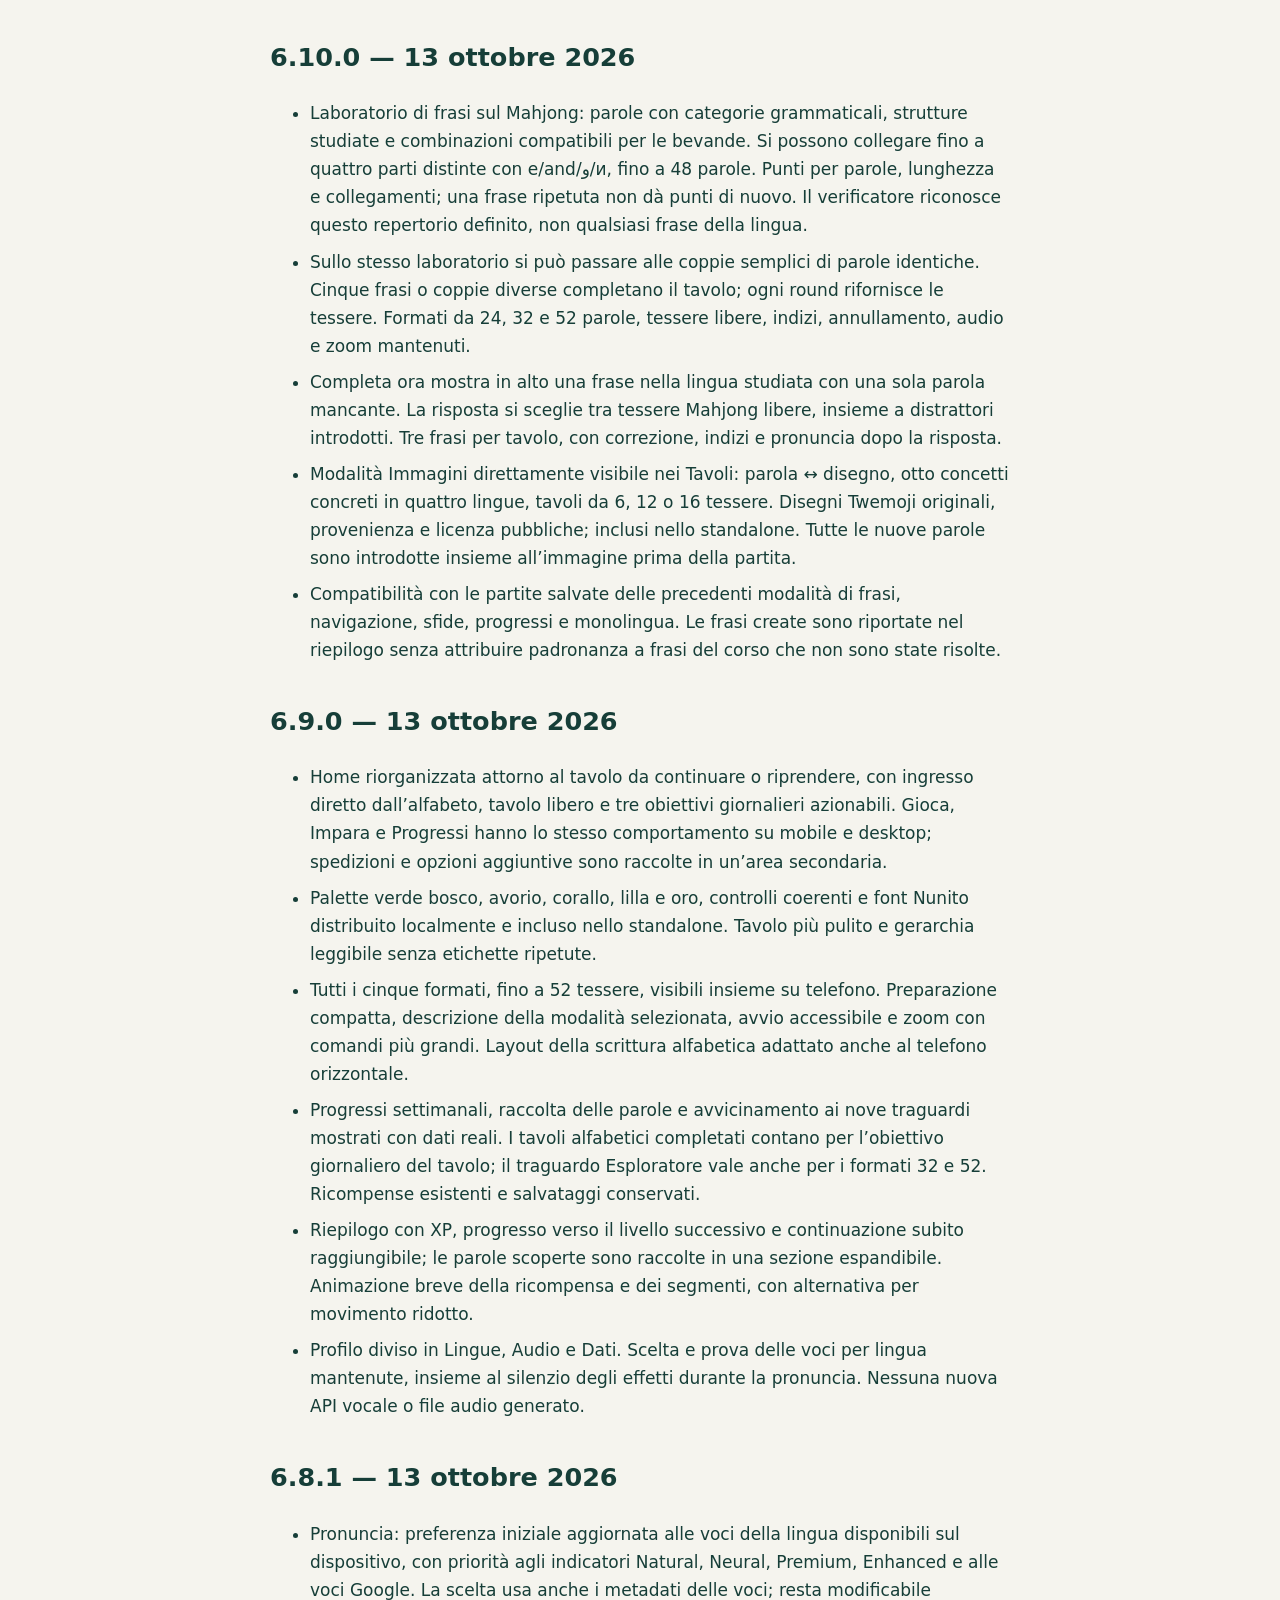
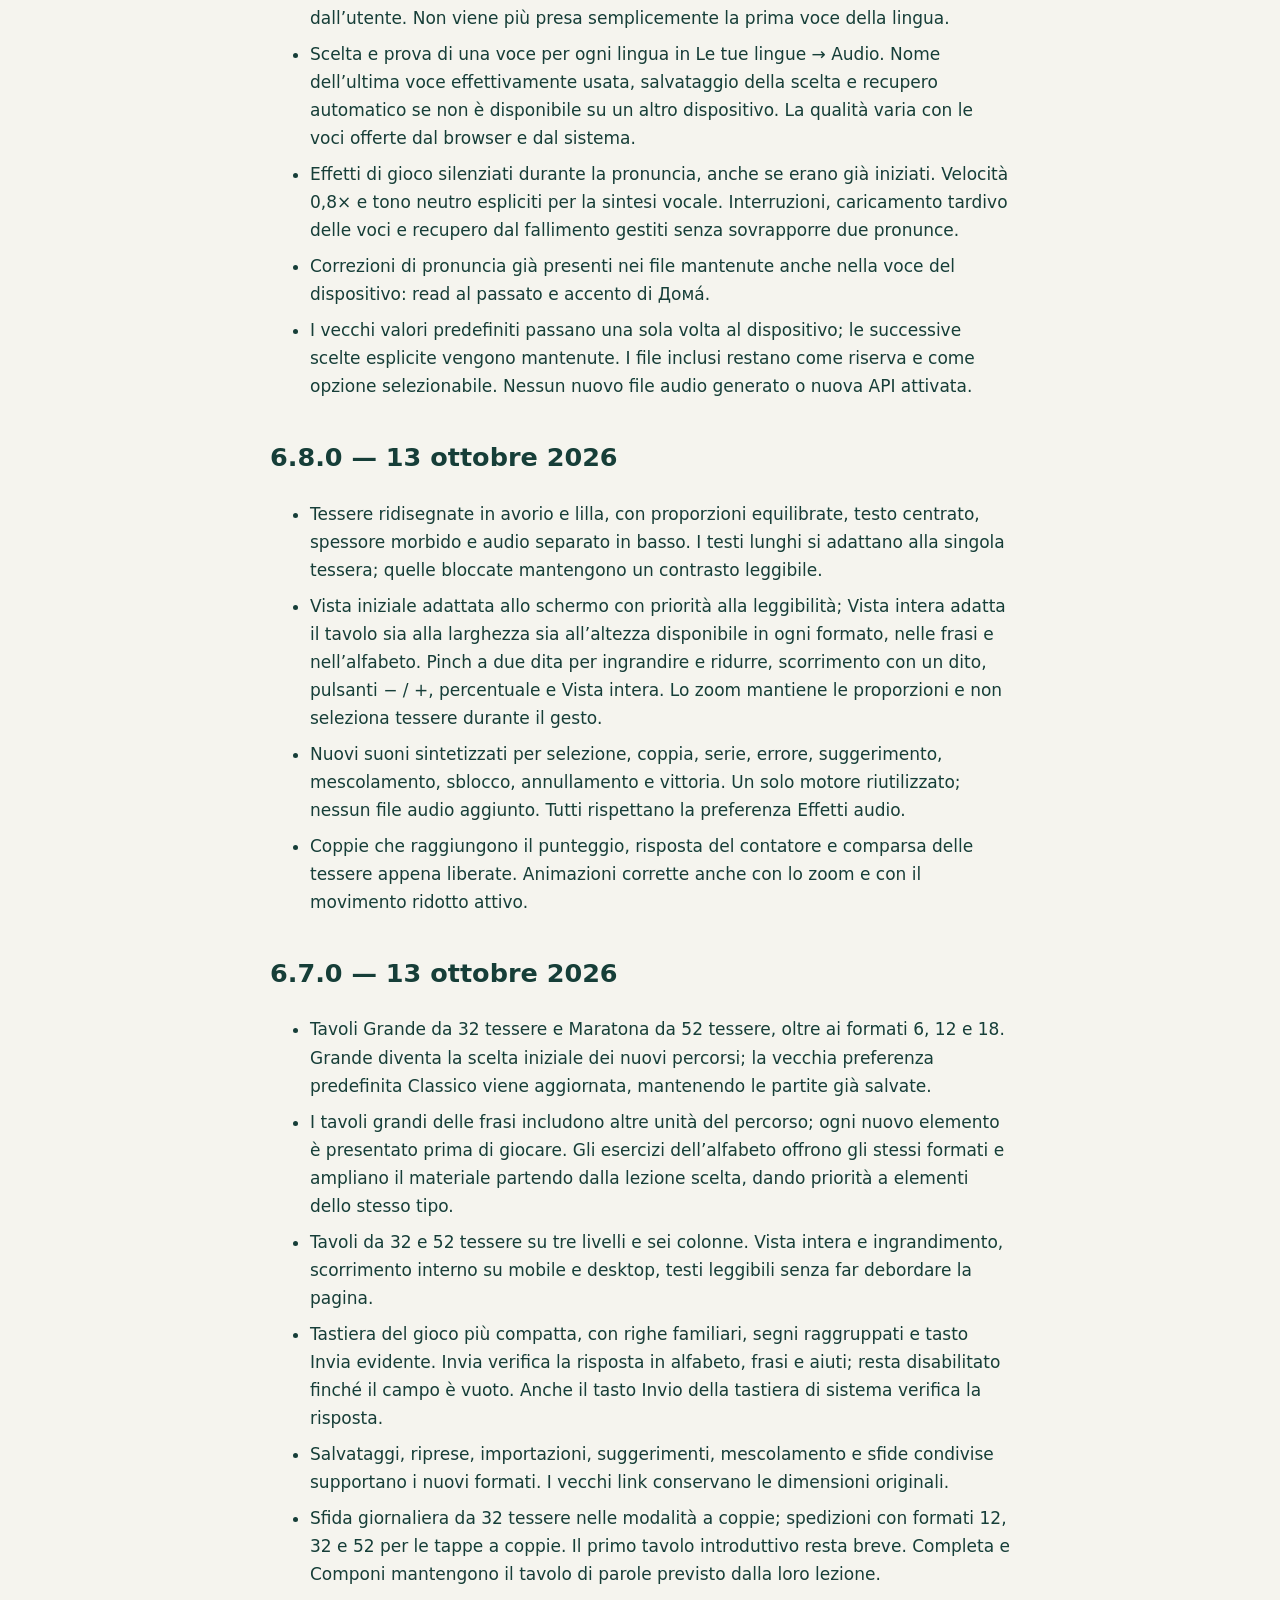
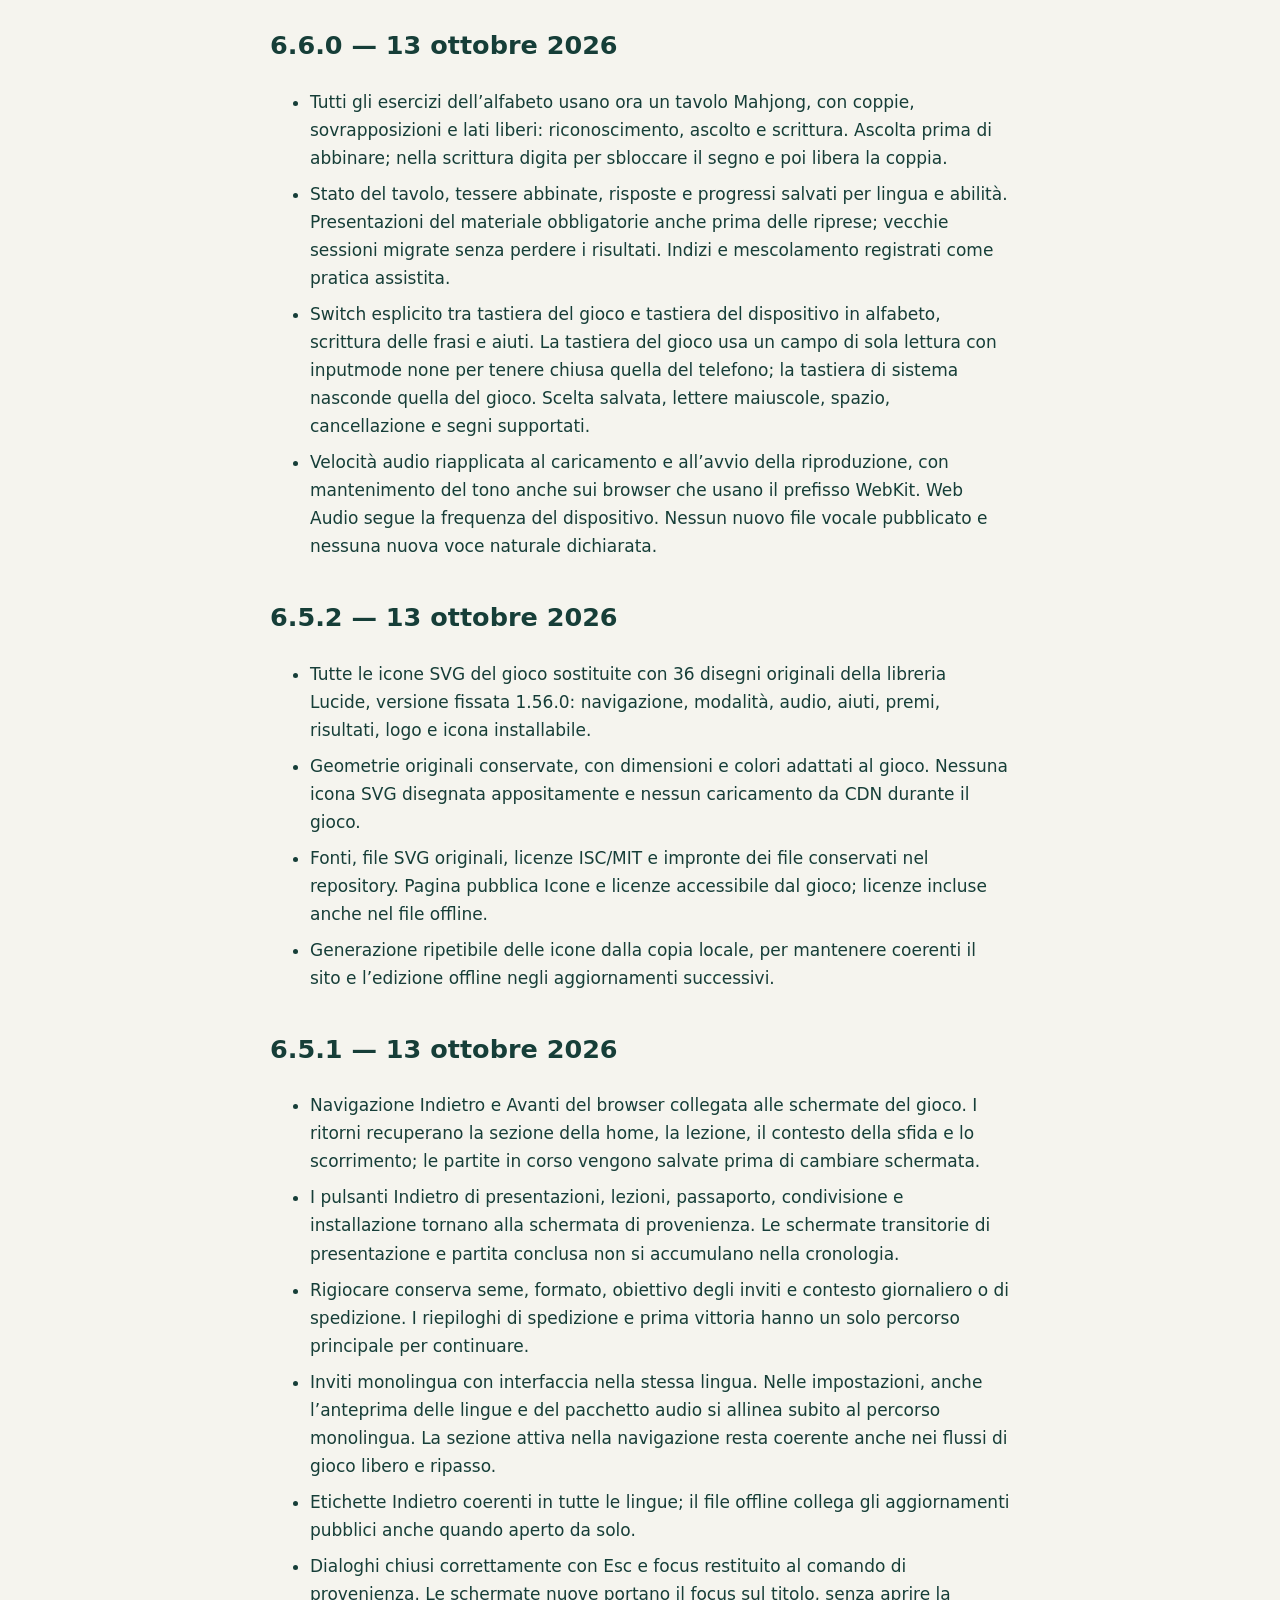
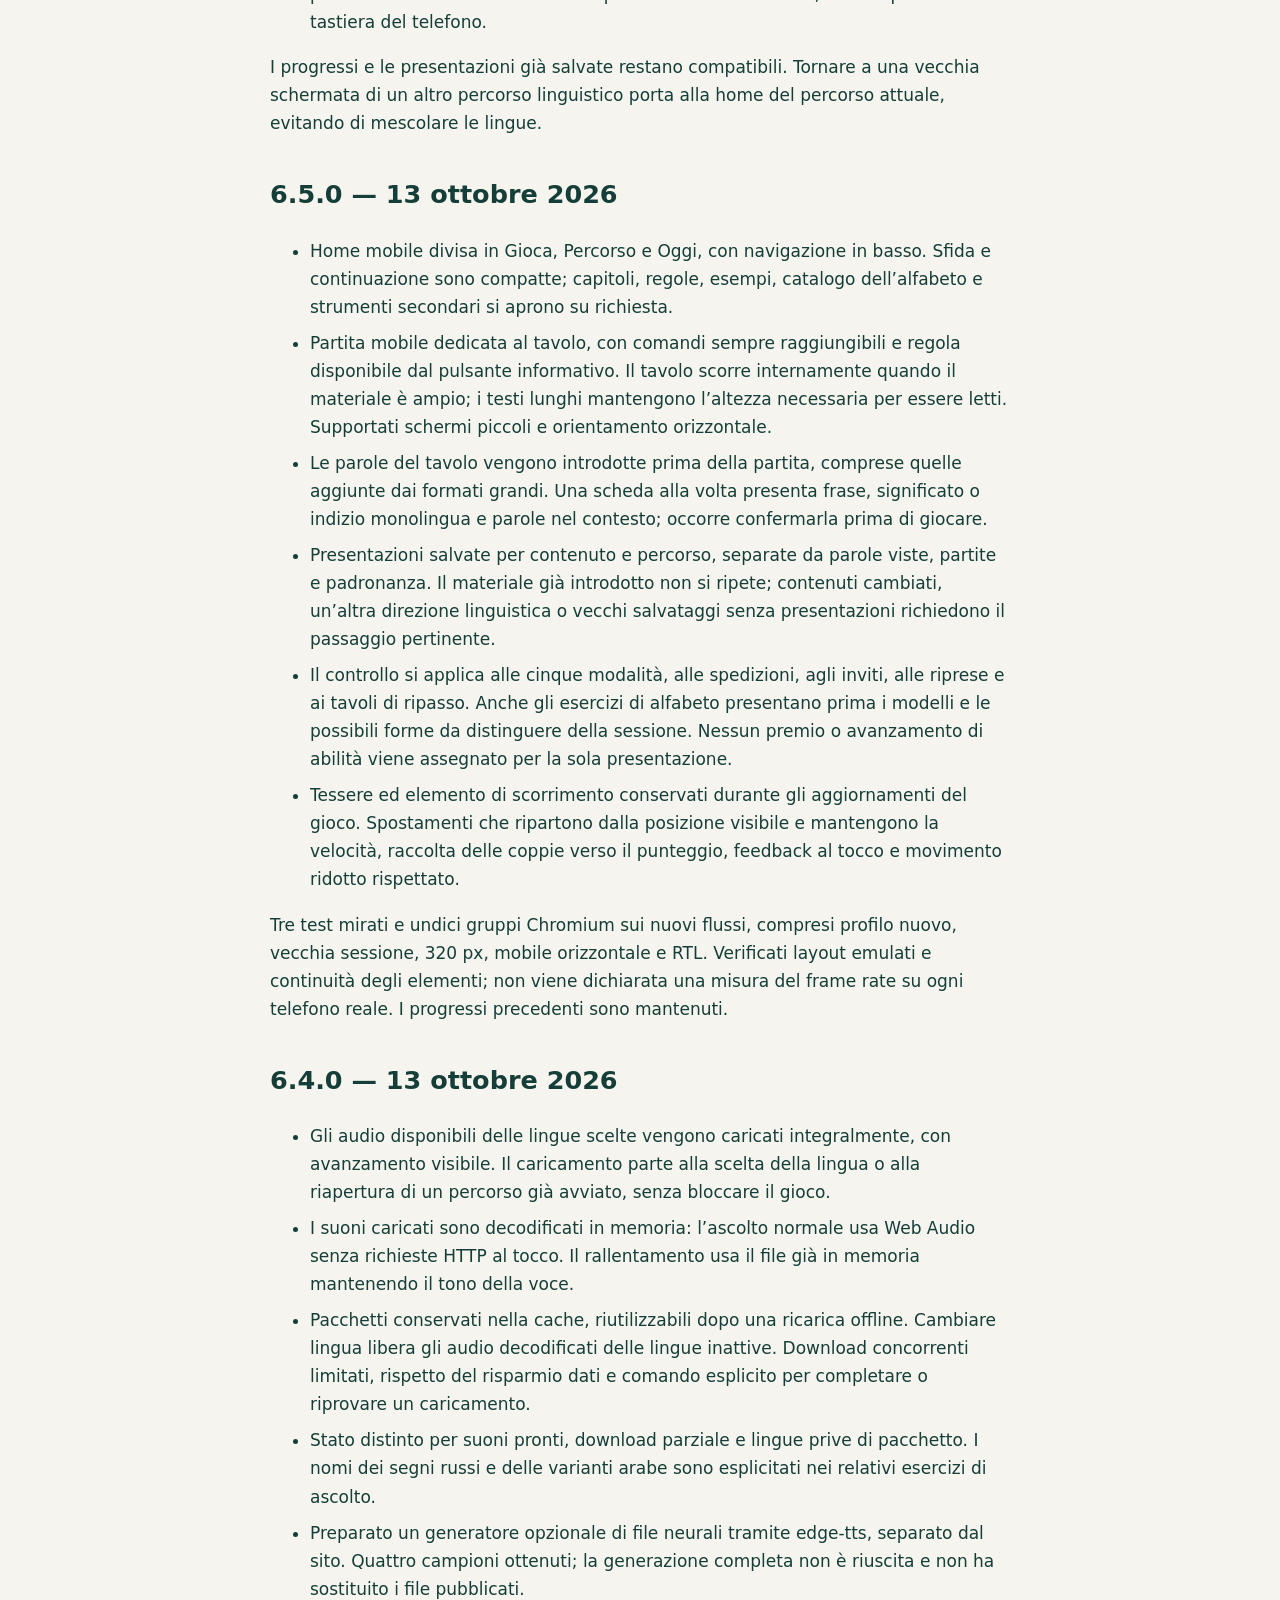
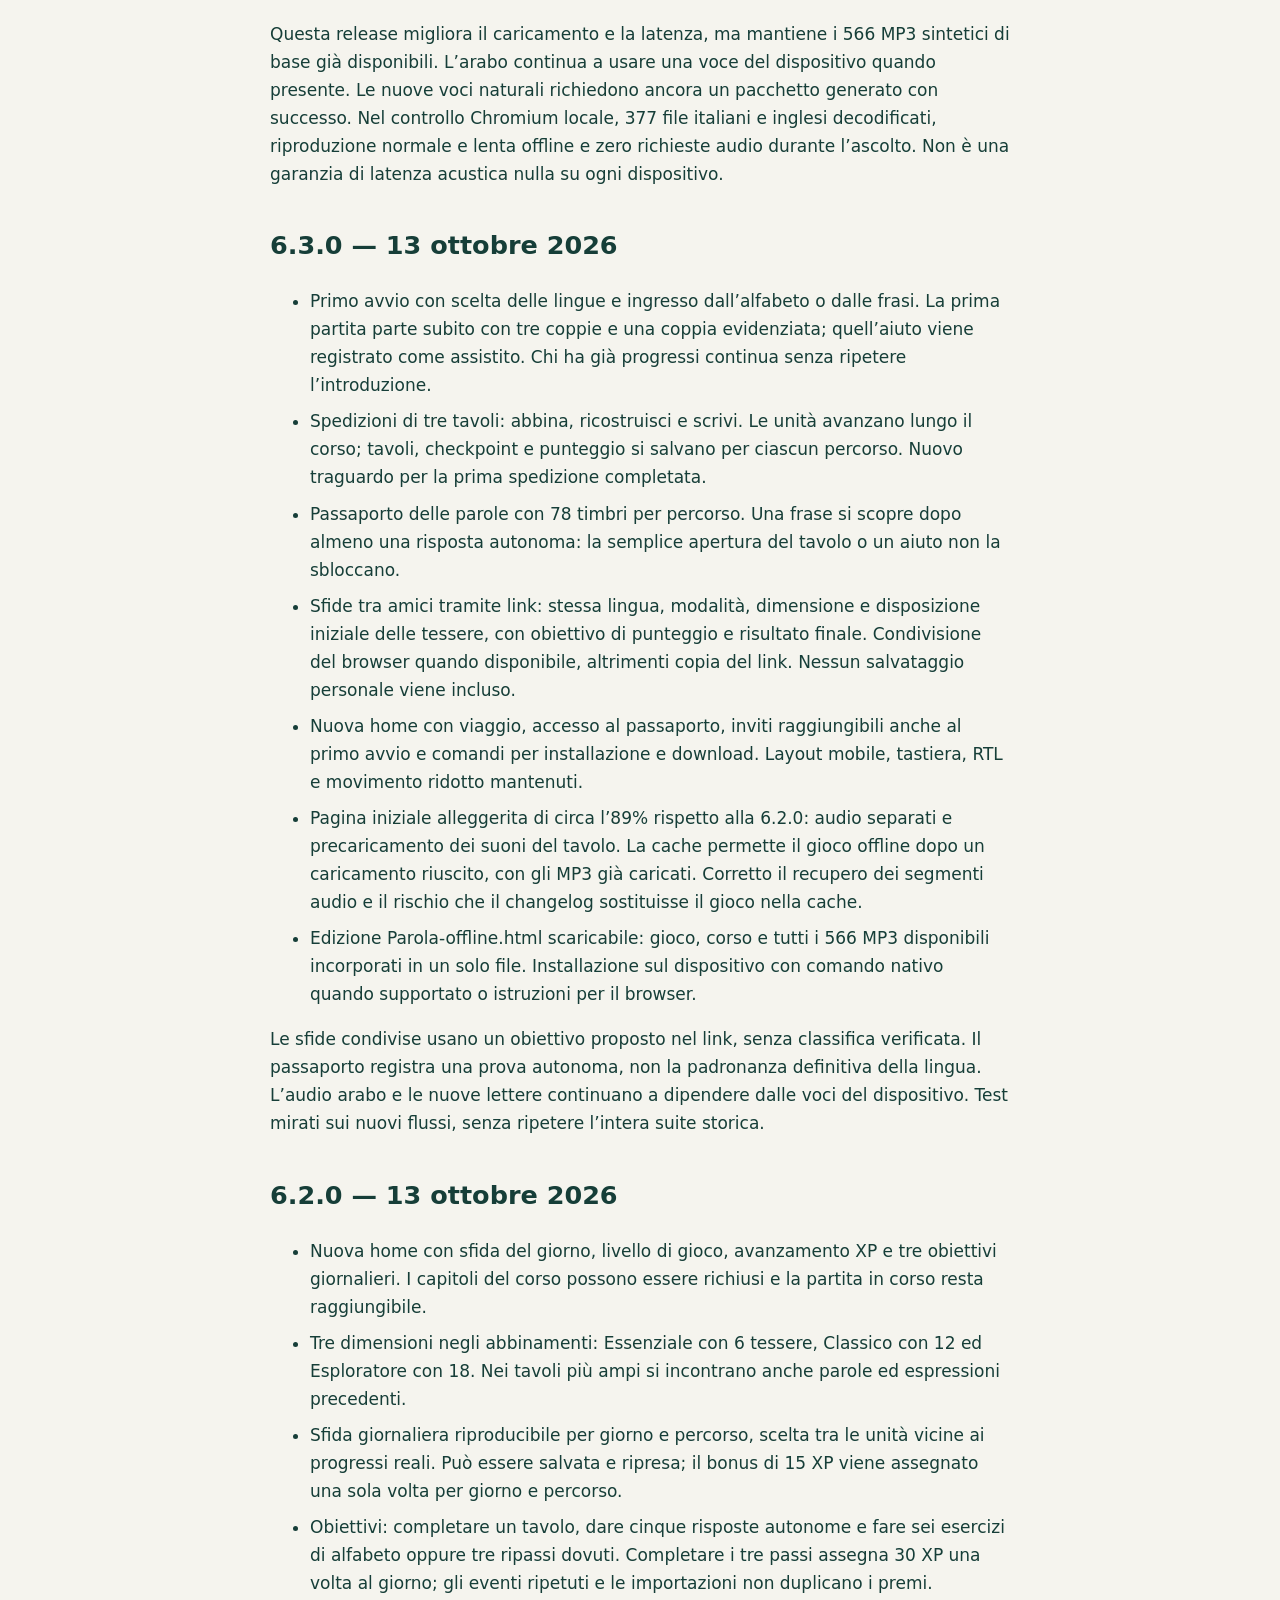
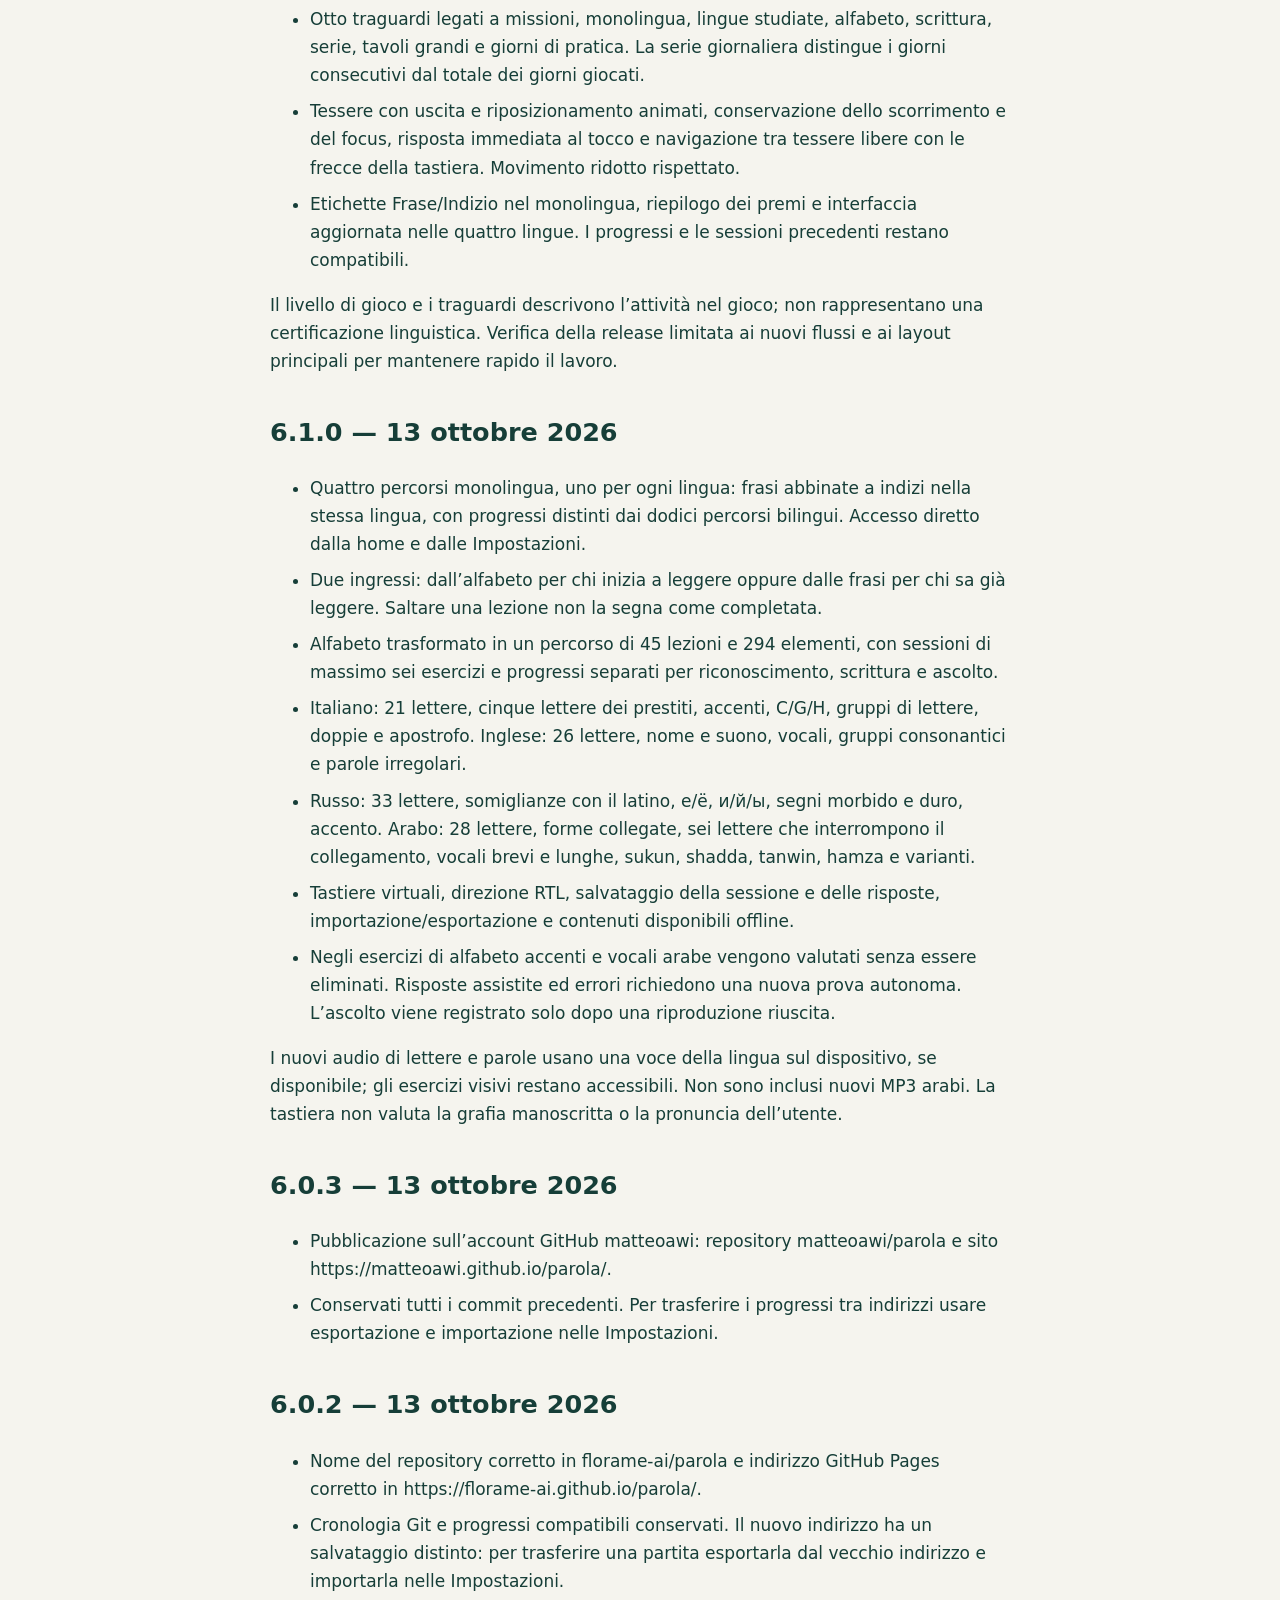
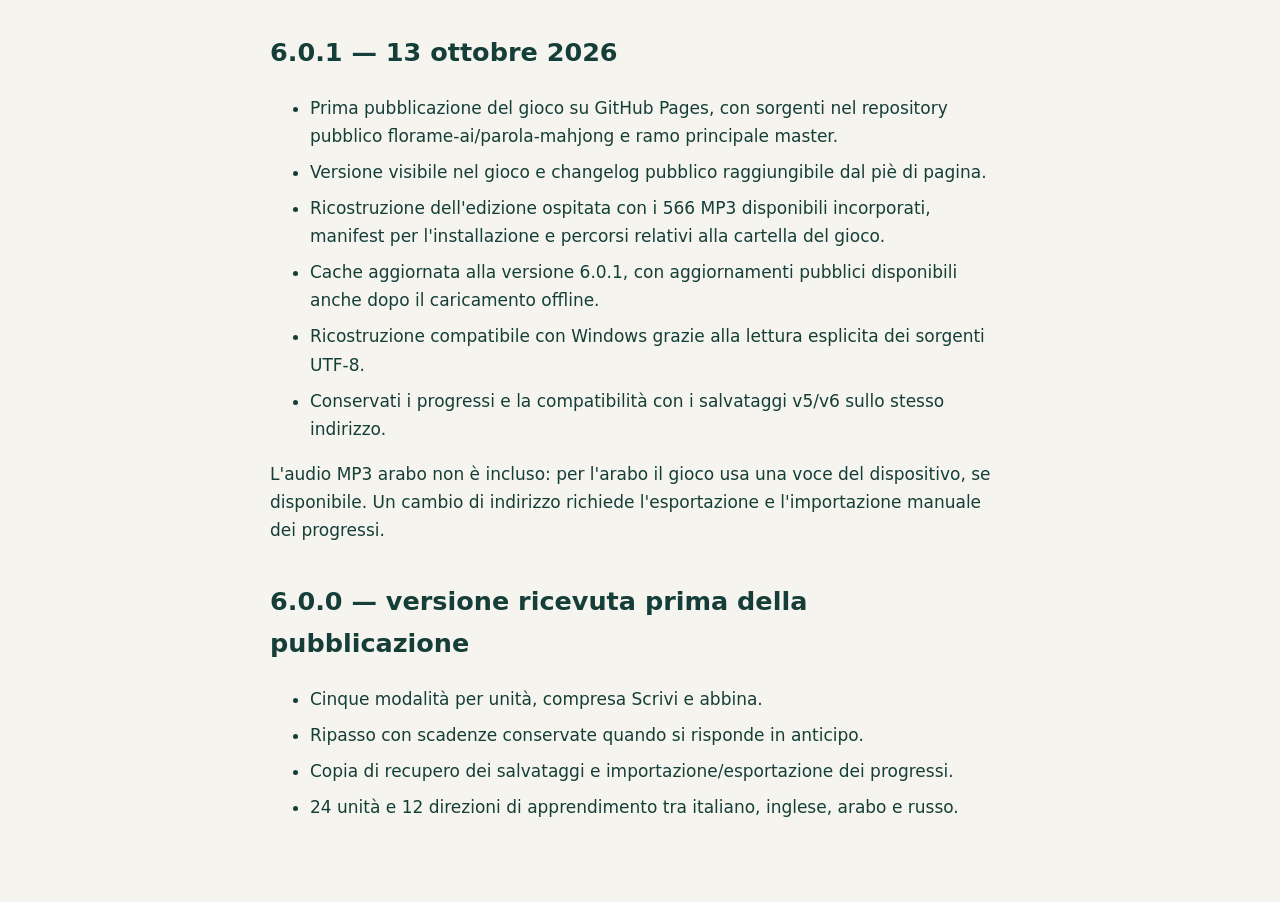
==== commit d3fd764d: "Use target-language lab connectors and truthful recorded-part audio fallback Complete the 6.10.2 liv" ====
--- a/changelog.html
+++ b/changelog.html
@@ -1 +1 @@
-<!doctype html><html lang="it"><head><meta charset="utf-8"><meta name="viewport" content="width=device-width,initial-scale=1,viewport-fit=cover"><title>Aggiornamenti — Parola 6.10.2</title><meta name="application-version" content="6.10.2"><link rel="icon" href="./icon.svg"><style>body{margin:0;background:#f5f4ee;color:#163e38;font:17px/1.65 system-ui,sans-serif}main{max-width:740px;margin:0 auto;padding:32px 24px 64px}a{color:#216e5d}h1{line-height:1.2}h2{margin-top:36px}li{margin:8px 0}a:focus-visible{outline:3px solid #7461a4;outline-offset:4px}</style></head><body><main><a href="./">← Torna al gioco</a><h1>Aggiornamenti di Parola</h1><h2>6.10.2 — 13 ottobre 2026</h2><ul><li>Correzioni emerse dalla prova dal vivo nel browser visibile: le immagini sono annunciate come immagini della parola nella lingua studiata e il nome del pulsante audio corrisponde alla pronuncia effettiva. Il disegno non viene più etichettato come appartenente alla lingua di supporto.</li><li>Progressi accessibili descritti come progresso, anche nelle coppie e nell’alfabeto. Contatori al singolare quando resta una coppia, frase, parola o tessera. Riepiloghi di Immagini e Laboratorio identificati come attività libere, senza un titolo di unità non pertinente.</li><li>Tastiera di scrittura affiancata al campo risposta in orizzontale, con Invia dentro il viewport. Annuncio di successo aggiornato dopo una risposta corretta, evitando che resti l’ultimo messaggio di errore.</li><li>Prova sul sito pubblico con controlli reali, salvataggio/ripresa e provider audio non simulato. La disponibilità della voce naturale russa continua a dipendere dal dispositivo; quando manca viene usata la voce sintetica inclusa.</li></ul><h2>6.10.1 — 13 ottobre 2026</h2><ul><li>Revisione dei gameplay: indizi e modelli del laboratorio seguono anche tre o quattro parti collegate. Una continuazione riconosciuta che resta bloccata viene riaperta sul Mahjong senza consumare un aiuto; resta possibile annullare ogni scelta. Comando Svuota frase per recuperare anche dopo una ripresa.</li><li>Banca del laboratorio più varia, senza parole estranee alle strutture riconosciute. I formati 24, 32 e 52 sono distinti e prevedono rispettivamente un modello costruibile di due, tre o quattro parti; nessuna ripetizione necessaria per allungare una frase.</li><li>Percorso delle unità composto da Coppie, Ascolta, Completa e Scrivi. Immagini e Laboratorio restano visibili nelle sei modalità dei Tavoli, senza essere riproposti identici come requisito di ogni unità. Il miglior punteggio delle due attività libere è unico per lingua, evitando XP duplicati cambiando unità.</li><li>Completa usa un gruppo di sei materiali contestuali per risposta e distrattori, tutti introdotti, invece di richiedere fino a 26 frasi non pertinenti. Obiettivi e contatori distinguono parole mancanti, frasi e coppie; regole delle immagini coerenti anche nel riepilogo e nel ripasso che sblocca gli aiuti.</li><li>XP del riepilogo allineati all’incremento reale, incluse le soglie di arrotondamento. Le tre stelle richiedono una soluzione senza aiuti; rimescolare segna correttamente le risposte guidate. Traguardo Esploratore assegnato ai tavoli grandi di parole, senza attribuirlo alle 16 tessere delle immagini.</li><li>Verifiche mirate su continuazioni, indizi lunghi, ricompense, percorso, sei modalità e alfabeto. Non si tratta di una misura dell’apprendimento su utenti reali: il laboratorio continua a riconoscere un repertorio definito, non qualsiasi frase.</li></ul><h2>6.10.0 — 13 ottobre 2026</h2><ul><li>Laboratorio di frasi sul Mahjong: parole con categorie grammaticali, strutture studiate e combinazioni compatibili per le bevande. Si possono collegare fino a quattro parti distinte con e/and/و/и, fino a 48 parole. Punti per parole, lunghezza e collegamenti; una frase ripetuta non dà punti di nuovo. Il verificatore riconosce questo repertorio definito, non qualsiasi frase della lingua.</li><li>Sullo stesso laboratorio si può passare alle coppie semplici di parole identiche. Cinque frasi o coppie diverse completano il tavolo; ogni round rifornisce le tessere. Formati da 24, 32 e 52 parole, tessere libere, indizi, annullamento, audio e zoom mantenuti.</li><li>Completa ora mostra in alto una frase nella lingua studiata con una sola parola mancante. La risposta si sceglie tra tessere Mahjong libere, insieme a distrattori introdotti. Tre frasi per tavolo, con correzione, indizi e pronuncia dopo la risposta.</li><li>Modalità Immagini direttamente visibile nei Tavoli: parola ↔ disegno, otto concetti concreti in quattro lingue, tavoli da 6, 12 o 16 tessere. Disegni Twemoji originali, provenienza e licenza pubbliche; inclusi nello standalone. Tutte le nuove parole sono introdotte insieme all’immagine prima della partita.</li><li>Compatibilità con le partite salvate delle precedenti modalità di frasi, navigazione, sfide, progressi e monolingua. Le frasi create sono riportate nel riepilogo senza attribuire padronanza a frasi del corso che non sono state risolte.</li></ul><h2>6.9.0 — 13 ottobre 2026</h2><ul><li>Home riorganizzata attorno al tavolo da continuare o riprendere, con ingresso diretto dall’alfabeto, tavolo libero e tre obiettivi giornalieri azionabili. Gioca, Impara e Progressi hanno lo stesso comportamento su mobile e desktop; spedizioni e opzioni aggiuntive sono raccolte in un’area secondaria.</li><li>Palette verde bosco, avorio, corallo, lilla e oro, controlli coerenti e font Nunito distribuito localmente e incluso nello standalone. Tavolo più pulito e gerarchia leggibile senza etichette ripetute.</li><li>Tutti i cinque formati, fino a 52 tessere, visibili insieme su telefono. Preparazione compatta, descrizione della modalità selezionata, avvio accessibile e zoom con comandi più grandi. Layout della scrittura alfabetica adattato anche al telefono orizzontale.</li><li>Progressi settimanali, raccolta delle parole e avvicinamento ai nove traguardi mostrati con dati reali. I tavoli alfabetici completati contano per l’obiettivo giornaliero del tavolo; il traguardo Esploratore vale anche per i formati 32 e 52. Ricompense esistenti e salvataggi conservati.</li><li>Riepilogo con XP, progresso verso il livello successivo e continuazione subito raggiungibile; le parole scoperte sono raccolte in una sezione espandibile. Animazione breve della ricompensa e dei segmenti, con alternativa per movimento ridotto.</li><li>Profilo diviso in Lingue, Audio e Dati. Scelta e prova delle voci per lingua mantenute, insieme al silenzio degli effetti durante la pronuncia. Nessuna nuova API vocale o file audio generato.</li></ul><h2>6.8.1 — 13 ottobre 2026</h2><ul><li>Pronuncia: preferenza iniziale aggiornata alle voci della lingua disponibili sul dispositivo, con priorità agli indicatori Natural, Neural, Premium, Enhanced e alle voci Google. La scelta usa anche i metadati delle voci; resta modificabile dall’utente. Non viene più presa semplicemente la prima voce della lingua.</li><li>Scelta e prova di una voce per ogni lingua in Le tue lingue → Audio. Nome dell’ultima voce effettivamente usata, salvataggio della scelta e recupero automatico se non è disponibile su un altro dispositivo. La qualità varia con le voci offerte dal browser e dal sistema.</li><li>Effetti di gioco silenziati durante la pronuncia, anche se erano già iniziati. Velocità 0,8× e tono neutro espliciti per la sintesi vocale. Interruzioni, caricamento tardivo delle voci e recupero dal fallimento gestiti senza sovrapporre due pronunce.</li><li>Correzioni di pronuncia già presenti nei file mantenute anche nella voce del dispositivo: read al passato e accento di Дома́.</li><li>I vecchi valori predefiniti passano una sola volta al dispositivo; le successive scelte esplicite vengono mantenute. I file inclusi restano come riserva e come opzione selezionabile. Nessun nuovo file audio generato o nuova API attivata.</li></ul><h2>6.8.0 — 13 ottobre 2026</h2><ul><li>Tessere ridisegnate in avorio e lilla, con proporzioni equilibrate, testo centrato, spessore morbido e audio separato in basso. I testi lunghi si adattano alla singola tessera; quelle bloccate mantengono un contrasto leggibile.</li><li>Vista iniziale adattata allo schermo con priorità alla leggibilità; Vista intera adatta il tavolo sia alla larghezza sia all’altezza disponibile in ogni formato, nelle frasi e nell’alfabeto. Pinch a due dita per ingrandire e ridurre, scorrimento con un dito, pulsanti − / +, percentuale e Vista intera. Lo zoom mantiene le proporzioni e non seleziona tessere durante il gesto.</li><li>Nuovi suoni sintetizzati per selezione, coppia, serie, errore, suggerimento, mescolamento, sblocco, annullamento e vittoria. Un solo motore riutilizzato; nessun file audio aggiunto. Tutti rispettano la preferenza Effetti audio.</li><li>Coppie che raggiungono il punteggio, risposta del contatore e comparsa delle tessere appena liberate. Animazioni corrette anche con lo zoom e con il movimento ridotto attivo.</li></ul><h2>6.7.0 — 13 ottobre 2026</h2><ul><li>Tavoli Grande da 32 tessere e Maratona da 52 tessere, oltre ai formati 6, 12 e 18. Grande diventa la scelta iniziale dei nuovi percorsi; la vecchia preferenza predefinita Classico viene aggiornata, mantenendo le partite già salvate.</li><li>I tavoli grandi delle frasi includono altre unità del percorso; ogni nuovo elemento è presentato prima di giocare. Gli esercizi dell’alfabeto offrono gli stessi formati e ampliano il materiale partendo dalla lezione scelta, dando priorità a elementi dello stesso tipo.</li><li>Tavoli da 32 e 52 tessere su tre livelli e sei colonne. Vista intera e ingrandimento, scorrimento interno su mobile e desktop, testi leggibili senza far debordare la pagina.</li><li>Tastiera del gioco più compatta, con righe familiari, segni raggruppati e tasto Invia evidente. Invia verifica la risposta in alfabeto, frasi e aiuti; resta disabilitato finché il campo è vuoto. Anche il tasto Invio della tastiera di sistema verifica la risposta.</li><li>Salvataggi, riprese, importazioni, suggerimenti, mescolamento e sfide condivise supportano i nuovi formati. I vecchi link conservano le dimensioni originali.</li><li>Sfida giornaliera da 32 tessere nelle modalità a coppie; spedizioni con formati 12, 32 e 52 per le tappe a coppie. Il primo tavolo introduttivo resta breve. Completa e Componi mantengono il tavolo di parole previsto dalla loro lezione.</li></ul><h2>6.6.0 — 13 ottobre 2026</h2><ul><li>Tutti gli esercizi dell’alfabeto usano ora un tavolo Mahjong, con coppie, sovrapposizioni e lati liberi: riconoscimento, ascolto e scrittura. Ascolta prima di abbinare; nella scrittura digita per sbloccare il segno e poi libera la coppia.</li><li>Stato del tavolo, tessere abbinate, risposte e progressi salvati per lingua e abilità. Presentazioni del materiale obbligatorie anche prima delle riprese; vecchie sessioni migrate senza perdere i risultati. Indizi e mescolamento registrati come pratica assistita.</li><li>Switch esplicito tra tastiera del gioco e tastiera del dispositivo in alfabeto, scrittura delle frasi e aiuti. La tastiera del gioco usa un campo di sola lettura con inputmode none per tenere chiusa quella del telefono; la tastiera di sistema nasconde quella del gioco. Scelta salvata, lettere maiuscole, spazio, cancellazione e segni supportati.</li><li>Velocità audio riapplicata al caricamento e all’avvio della riproduzione, con mantenimento del tono anche sui browser che usano il prefisso WebKit. Web Audio segue la frequenza del dispositivo. Nessun nuovo file vocale pubblicato e nessuna nuova voce naturale dichiarata.</li></ul><h2>6.5.2 — 13 ottobre 2026</h2><ul><li>Tutte le icone SVG del gioco sostituite con 36 disegni originali della libreria Lucide, versione fissata 1.56.0: navigazione, modalità, audio, aiuti, premi, risultati, logo e icona installabile.</li><li>Geometrie originali conservate, con dimensioni e colori adattati al gioco. Nessuna icona SVG disegnata appositamente e nessun caricamento da CDN durante il gioco.</li><li>Fonti, file SVG originali, licenze ISC/MIT e impronte dei file conservati nel repository. Pagina pubblica Icone e licenze accessibile dal gioco; licenze incluse anche nel file offline.</li><li>Generazione ripetibile delle icone dalla copia locale, per mantenere coerenti il sito e l’edizione offline negli aggiornamenti successivi.</li></ul><h2>6.5.1 — 13 ottobre 2026</h2><ul><li>Navigazione Indietro e Avanti del browser collegata alle schermate del gioco. I ritorni recuperano la sezione della home, la lezione, il contesto della sfida e lo scorrimento; le partite in corso vengono salvate prima di cambiare schermata.</li><li>I pulsanti Indietro di presentazioni, lezioni, passaporto, condivisione e installazione tornano alla schermata di provenienza. Le schermate transitorie di presentazione e partita conclusa non si accumulano nella cronologia.</li><li>Rigiocare conserva seme, formato, obiettivo degli inviti e contesto giornaliero o di spedizione. I riepiloghi di spedizione e prima vittoria hanno un solo percorso principale per continuare.</li><li>Inviti monolingua con interfaccia nella stessa lingua. Nelle impostazioni, anche l’anteprima delle lingue e del pacchetto audio si allinea subito al percorso monolingua. La sezione attiva nella navigazione resta coerente anche nei flussi di gioco libero e ripasso.</li><li>Etichette Indietro coerenti in tutte le lingue; il file offline collega gli aggiornamenti pubblici anche quando aperto da solo.</li><li>Dialoghi chiusi correttamente con Esc e focus restituito al comando di provenienza. Le schermate nuove portano il focus sul titolo, senza aprire la tastiera del telefono.</li></ul><p>I progressi e le presentazioni già salvate restano compatibili. Tornare a una vecchia schermata di un altro percorso linguistico porta alla home del percorso attuale, evitando di mescolare le lingue.</p><h2>6.5.0 — 13 ottobre 2026</h2><ul><li>Home mobile divisa in Gioca, Percorso e Oggi, con navigazione in basso. Sfida e continuazione sono compatte; capitoli, regole, esempi, catalogo dell’alfabeto e strumenti secondari si aprono su richiesta.</li><li>Partita mobile dedicata al tavolo, con comandi sempre raggiungibili e regola disponibile dal pulsante informativo. Il tavolo scorre internamente quando il materiale è ampio; i testi lunghi mantengono l’altezza necessaria per essere letti. Supportati schermi piccoli e orientamento orizzontale.</li><li>Le parole del tavolo vengono introdotte prima della partita, comprese quelle aggiunte dai formati grandi. Una scheda alla volta presenta frase, significato o indizio monolingua e parole nel contesto; occorre confermarla prima di giocare.</li><li>Presentazioni salvate per contenuto e percorso, separate da parole viste, partite e padronanza. Il materiale già introdotto non si ripete; contenuti cambiati, un’altra direzione linguistica o vecchi salvataggi senza presentazioni richiedono il passaggio pertinente.</li><li>Il controllo si applica alle cinque modalità, alle spedizioni, agli inviti, alle riprese e ai tavoli di ripasso. Anche gli esercizi di alfabeto presentano prima i modelli e le possibili forme da distinguere della sessione. Nessun premio o avanzamento di abilità viene assegnato per la sola presentazione.</li><li>Tessere ed elemento di scorrimento conservati durante gli aggiornamenti del gioco. Spostamenti che ripartono dalla posizione visibile e mantengono la velocità, raccolta delle coppie verso il punteggio, feedback al tocco e movimento ridotto rispettato.</li></ul><p>Tre test mirati e undici gruppi Chromium sui nuovi flussi, compresi profilo nuovo, vecchia sessione, 320 px, mobile orizzontale e RTL. Verificati layout emulati e continuità degli elementi; non viene dichiarata una misura del frame rate su ogni telefono reale. I progressi precedenti sono mantenuti.</p><h2>6.4.0 — 13 ottobre 2026</h2><ul><li>Gli audio disponibili delle lingue scelte vengono caricati integralmente, con avanzamento visibile. Il caricamento parte alla scelta della lingua o alla riapertura di un percorso già avviato, senza bloccare il gioco.</li><li>I suoni caricati sono decodificati in memoria: l’ascolto normale usa Web Audio senza richieste HTTP al tocco. Il rallentamento usa il file già in memoria mantenendo il tono della voce.</li><li>Pacchetti conservati nella cache, riutilizzabili dopo una ricarica offline. Cambiare lingua libera gli audio decodificati delle lingue inattive. Download concorrenti limitati, rispetto del risparmio dati e comando esplicito per completare o riprovare un caricamento.</li><li>Stato distinto per suoni pronti, download parziale e lingue prive di pacchetto. I nomi dei segni russi e delle varianti arabe sono esplicitati nei relativi esercizi di ascolto.</li><li>Preparato un generatore opzionale di file neurali tramite edge-tts, separato dal sito. Quattro campioni ottenuti; la generazione completa non è riuscita e non ha sostituito i file pubblicati.</li></ul><p>Questa release migliora il caricamento e la latenza, ma mantiene i 566 MP3 sintetici di base già disponibili. L’arabo continua a usare una voce del dispositivo quando presente. Le nuove voci naturali richiedono ancora un pacchetto generato con successo. Nel controllo Chromium locale, 377 file italiani e inglesi decodificati, riproduzione normale e lenta offline e zero richieste audio durante l’ascolto. Non è una garanzia di latenza acustica nulla su ogni dispositivo.</p><h2>6.3.0 — 13 ottobre 2026</h2><ul><li>Primo avvio con scelta delle lingue e ingresso dall’alfabeto o dalle frasi. La prima partita parte subito con tre coppie e una coppia evidenziata; quell’aiuto viene registrato come assistito. Chi ha già progressi continua senza ripetere l’introduzione.</li><li>Spedizioni di tre tavoli: abbina, ricostruisci e scrivi. Le unità avanzano lungo il corso; tavoli, checkpoint e punteggio si salvano per ciascun percorso. Nuovo traguardo per la prima spedizione completata.</li><li>Passaporto delle parole con 78 timbri per percorso. Una frase si scopre dopo almeno una risposta autonoma: la semplice apertura del tavolo o un aiuto non la sbloccano.</li><li>Sfide tra amici tramite link: stessa lingua, modalità, dimensione e disposizione iniziale delle tessere, con obiettivo di punteggio e risultato finale. Condivisione del browser quando disponibile, altrimenti copia del link. Nessun salvataggio personale viene incluso.</li><li>Nuova home con viaggio, accesso al passaporto, inviti raggiungibili anche al primo avvio e comandi per installazione e download. Layout mobile, tastiera, RTL e movimento ridotto mantenuti.</li><li>Pagina iniziale alleggerita di circa l’89% rispetto alla 6.2.0: audio separati e precaricamento dei suoni del tavolo. La cache permette il gioco offline dopo un caricamento riuscito, con gli MP3 già caricati. Corretto il recupero dei segmenti audio e il rischio che il changelog sostituisse il gioco nella cache.</li><li>Edizione Parola-offline.html scaricabile: gioco, corso e tutti i 566 MP3 disponibili incorporati in un solo file. Installazione sul dispositivo con comando nativo quando supportato o istruzioni per il browser.</li></ul><p>Le sfide condivise usano un obiettivo proposto nel link, senza classifica verificata. Il passaporto registra una prova autonoma, non la padronanza definitiva della lingua. L’audio arabo e le nuove lettere continuano a dipendere dalle voci del dispositivo. Test mirati sui nuovi flussi, senza ripetere l’intera suite storica.</p><h2>6.2.0 — 13 ottobre 2026</h2><ul><li>Nuova home con sfida del giorno, livello di gioco, avanzamento XP e tre obiettivi giornalieri. I capitoli del corso possono essere richiusi e la partita in corso resta raggiungibile.</li><li>Tre dimensioni negli abbinamenti: Essenziale con 6 tessere, Classico con 12 ed Esploratore con 18. Nei tavoli più ampi si incontrano anche parole ed espressioni precedenti.</li><li>Sfida giornaliera riproducibile per giorno e percorso, scelta tra le unità vicine ai progressi reali. Può essere salvata e ripresa; il bonus di 15 XP viene assegnato una sola volta per giorno e percorso.</li><li>Obiettivi: completare un tavolo, dare cinque risposte autonome e fare sei esercizi di alfabeto oppure tre ripassi dovuti. Completare i tre passi assegna 30 XP una volta al giorno; gli eventi ripetuti e le importazioni non duplicano i premi.</li><li>Otto traguardi legati a missioni, monolingua, lingue studiate, alfabeto, scrittura, serie, tavoli grandi e giorni di pratica. La serie giornaliera distingue i giorni consecutivi dal totale dei giorni giocati.</li><li>Tessere con uscita e riposizionamento animati, conservazione dello scorrimento e del focus, risposta immediata al tocco e navigazione tra tessere libere con le frecce della tastiera. Movimento ridotto rispettato.</li><li>Etichette Frase/Indizio nel monolingua, riepilogo dei premi e interfaccia aggiornata nelle quattro lingue. I progressi e le sessioni precedenti restano compatibili.</li></ul><p>Il livello di gioco e i traguardi descrivono l’attività nel gioco; non rappresentano una certificazione linguistica. Verifica della release limitata ai nuovi flussi e ai layout principali per mantenere rapido il lavoro.</p><h2>6.1.0 — 13 ottobre 2026</h2><ul><li>Quattro percorsi monolingua, uno per ogni lingua: frasi abbinate a indizi nella stessa lingua, con progressi distinti dai dodici percorsi bilingui. Accesso diretto dalla home e dalle Impostazioni.</li><li>Due ingressi: dall’alfabeto per chi inizia a leggere oppure dalle frasi per chi sa già leggere. Saltare una lezione non la segna come completata.</li><li>Alfabeto trasformato in un percorso di 45 lezioni e 294 elementi, con sessioni di massimo sei esercizi e progressi separati per riconoscimento, scrittura e ascolto.</li><li>Italiano: 21 lettere, cinque lettere dei prestiti, accenti, C/G/H, gruppi di lettere, doppie e apostrofo. Inglese: 26 lettere, nome e suono, vocali, gruppi consonantici e parole irregolari.</li><li>Russo: 33 lettere, somiglianze con il latino, е/ё, и/й/ы, segni morbido e duro, accento. Arabo: 28 lettere, forme collegate, sei lettere che interrompono il collegamento, vocali brevi e lunghe, sukun, shadda, tanwin, hamza e varianti.</li><li>Tastiere virtuali, direzione RTL, salvataggio della sessione e delle risposte, importazione/esportazione e contenuti disponibili offline.</li><li>Negli esercizi di alfabeto accenti e vocali arabe vengono valutati senza essere eliminati. Risposte assistite ed errori richiedono una nuova prova autonoma. L’ascolto viene registrato solo dopo una riproduzione riuscita.</li></ul><p>I nuovi audio di lettere e parole usano una voce della lingua sul dispositivo, se disponibile; gli esercizi visivi restano accessibili. Non sono inclusi nuovi MP3 arabi. La tastiera non valuta la grafia manoscritta o la pronuncia dell’utente.</p><h2>6.0.3 — 13 ottobre 2026</h2><ul><li>Pubblicazione sull’account GitHub matteoawi: repository matteoawi/parola e sito https://matteoawi.github.io/parola/.</li><li>Conservati tutti i commit precedenti. Per trasferire i progressi tra indirizzi usare esportazione e importazione nelle Impostazioni.</li></ul><h2>6.0.2 — 13 ottobre 2026</h2><ul><li>Nome del repository corretto in florame-ai/parola e indirizzo GitHub Pages corretto in https://florame-ai.github.io/parola/.</li><li>Cronologia Git e progressi compatibili conservati. Il nuovo indirizzo ha un salvataggio distinto: per trasferire una partita esportarla dal vecchio indirizzo e importarla nelle Impostazioni.</li></ul><h2>6.0.1 — 13 ottobre 2026</h2><ul><li>Prima pubblicazione del gioco su GitHub Pages, con sorgenti nel repository pubblico florame-ai/parola-mahjong e ramo principale master.</li><li>Versione visibile nel gioco e changelog pubblico raggiungibile dal piè di pagina.</li><li>Ricostruzione dell&#x27;edizione ospitata con i 566 MP3 disponibili incorporati, manifest per l&#x27;installazione e percorsi relativi alla cartella del gioco.</li><li>Cache aggiornata alla versione 6.0.1, con aggiornamenti pubblici disponibili anche dopo il caricamento offline.</li><li>Ricostruzione compatibile con Windows grazie alla lettura esplicita dei sorgenti UTF-8.</li><li>Conservati i progressi e la compatibilità con i salvataggi v5/v6 sullo stesso indirizzo.</li></ul><p>L&#x27;audio MP3 arabo non è incluso: per l&#x27;arabo il gioco usa una voce del dispositivo, se disponibile. Un cambio di indirizzo richiede l&#x27;esportazione e l&#x27;importazione manuale dei progressi.</p><h2>6.0.0 — versione ricevuta prima della pubblicazione</h2><ul><li>Cinque modalità per unità, compresa Scrivi e abbina.</li><li>Ripasso con scadenze conservate quando si risponde in anticipo.</li><li>Copia di recupero dei salvataggi e importazione/esportazione dei progressi.</li><li>24 unità e 12 direzioni di apprendimento tra italiano, inglese, arabo e russo.</li></ul></main></body></html>+<!doctype html><html lang="it"><head><meta charset="utf-8"><meta name="viewport" content="width=device-width,initial-scale=1,viewport-fit=cover"><title>Aggiornamenti — Parola 6.10.2</title><meta name="application-version" content="6.10.2"><link rel="icon" href="./icon.svg"><style>body{margin:0;background:#f5f4ee;color:#163e38;font:17px/1.65 system-ui,sans-serif}main{max-width:740px;margin:0 auto;padding:32px 24px 64px}a{color:#216e5d}h1{line-height:1.2}h2{margin-top:36px}li{margin:8px 0}a:focus-visible{outline:3px solid #7461a4;outline-offset:4px}</style></head><body><main><a href="./">← Torna al gioco</a><h1>Aggiornamenti di Parola</h1><h2>6.10.2 — 13 ottobre 2026</h2><ul><li>Correzioni emerse dalla prova dal vivo nel browser visibile: le immagini sono annunciate come immagini della parola nella lingua studiata e il nome del pulsante audio corrisponde alla pronuncia effettiva. Il disegno non viene più etichettato come appartenente alla lingua di supporto.</li><li>Progressi accessibili descritti come progresso, anche nelle coppie e nell’alfabeto. Contatori al singolare quando resta una coppia, frase, parola o tessera. Riepiloghi di Immagini e Laboratorio identificati come attività libere, senza un titolo di unità non pertinente.</li><li>Tastiera di scrittura affiancata al campo risposta in orizzontale, con Invia dentro il viewport. Annuncio di successo aggiornato dopo una risposta corretta, evitando che resti l’ultimo messaggio di errore.</li><li>Il laboratorio indica la congiunzione della lingua studiata anche quando l’interfaccia usa un’altra lingua. Senza una voce capace di leggere la frase nuova, offre esplicitamente l’ascolto separato delle parti già registrate. I messaggi distinguono un testo senza audio dall’indisponibilità generale di una lingua. Nessun nuovo file audio generato.</li><li>Prova sul sito pubblico con controlli reali, salvataggio/ripresa e provider audio non simulato. La disponibilità della voce naturale russa continua a dipendere dal dispositivo; quando manca viene usata la voce sintetica inclusa.</li></ul><h2>6.10.1 — 13 ottobre 2026</h2><ul><li>Revisione dei gameplay: indizi e modelli del laboratorio seguono anche tre o quattro parti collegate. Una continuazione riconosciuta che resta bloccata viene riaperta sul Mahjong senza consumare un aiuto; resta possibile annullare ogni scelta. Comando Svuota frase per recuperare anche dopo una ripresa.</li><li>Banca del laboratorio più varia, senza parole estranee alle strutture riconosciute. I formati 24, 32 e 52 sono distinti e prevedono rispettivamente un modello costruibile di due, tre o quattro parti; nessuna ripetizione necessaria per allungare una frase.</li><li>Percorso delle unità composto da Coppie, Ascolta, Completa e Scrivi. Immagini e Laboratorio restano visibili nelle sei modalità dei Tavoli, senza essere riproposti identici come requisito di ogni unità. Il miglior punteggio delle due attività libere è unico per lingua, evitando XP duplicati cambiando unità.</li><li>Completa usa un gruppo di sei materiali contestuali per risposta e distrattori, tutti introdotti, invece di richiedere fino a 26 frasi non pertinenti. Obiettivi e contatori distinguono parole mancanti, frasi e coppie; regole delle immagini coerenti anche nel riepilogo e nel ripasso che sblocca gli aiuti.</li><li>XP del riepilogo allineati all’incremento reale, incluse le soglie di arrotondamento. Le tre stelle richiedono una soluzione senza aiuti; rimescolare segna correttamente le risposte guidate. Traguardo Esploratore assegnato ai tavoli grandi di parole, senza attribuirlo alle 16 tessere delle immagini.</li><li>Verifiche mirate su continuazioni, indizi lunghi, ricompense, percorso, sei modalità e alfabeto. Non si tratta di una misura dell’apprendimento su utenti reali: il laboratorio continua a riconoscere un repertorio definito, non qualsiasi frase.</li></ul><h2>6.10.0 — 13 ottobre 2026</h2><ul><li>Laboratorio di frasi sul Mahjong: parole con categorie grammaticali, strutture studiate e combinazioni compatibili per le bevande. Si possono collegare fino a quattro parti distinte con e/and/و/и, fino a 48 parole. Punti per parole, lunghezza e collegamenti; una frase ripetuta non dà punti di nuovo. Il verificatore riconosce questo repertorio definito, non qualsiasi frase della lingua.</li><li>Sullo stesso laboratorio si può passare alle coppie semplici di parole identiche. Cinque frasi o coppie diverse completano il tavolo; ogni round rifornisce le tessere. Formati da 24, 32 e 52 parole, tessere libere, indizi, annullamento, audio e zoom mantenuti.</li><li>Completa ora mostra in alto una frase nella lingua studiata con una sola parola mancante. La risposta si sceglie tra tessere Mahjong libere, insieme a distrattori introdotti. Tre frasi per tavolo, con correzione, indizi e pronuncia dopo la risposta.</li><li>Modalità Immagini direttamente visibile nei Tavoli: parola ↔ disegno, otto concetti concreti in quattro lingue, tavoli da 6, 12 o 16 tessere. Disegni Twemoji originali, provenienza e licenza pubbliche; inclusi nello standalone. Tutte le nuove parole sono introdotte insieme all’immagine prima della partita.</li><li>Compatibilità con le partite salvate delle precedenti modalità di frasi, navigazione, sfide, progressi e monolingua. Le frasi create sono riportate nel riepilogo senza attribuire padronanza a frasi del corso che non sono state risolte.</li></ul><h2>6.9.0 — 13 ottobre 2026</h2><ul><li>Home riorganizzata attorno al tavolo da continuare o riprendere, con ingresso diretto dall’alfabeto, tavolo libero e tre obiettivi giornalieri azionabili. Gioca, Impara e Progressi hanno lo stesso comportamento su mobile e desktop; spedizioni e opzioni aggiuntive sono raccolte in un’area secondaria.</li><li>Palette verde bosco, avorio, corallo, lilla e oro, controlli coerenti e font Nunito distribuito localmente e incluso nello standalone. Tavolo più pulito e gerarchia leggibile senza etichette ripetute.</li><li>Tutti i cinque formati, fino a 52 tessere, visibili insieme su telefono. Preparazione compatta, descrizione della modalità selezionata, avvio accessibile e zoom con comandi più grandi. Layout della scrittura alfabetica adattato anche al telefono orizzontale.</li><li>Progressi settimanali, raccolta delle parole e avvicinamento ai nove traguardi mostrati con dati reali. I tavoli alfabetici completati contano per l’obiettivo giornaliero del tavolo; il traguardo Esploratore vale anche per i formati 32 e 52. Ricompense esistenti e salvataggi conservati.</li><li>Riepilogo con XP, progresso verso il livello successivo e continuazione subito raggiungibile; le parole scoperte sono raccolte in una sezione espandibile. Animazione breve della ricompensa e dei segmenti, con alternativa per movimento ridotto.</li><li>Profilo diviso in Lingue, Audio e Dati. Scelta e prova delle voci per lingua mantenute, insieme al silenzio degli effetti durante la pronuncia. Nessuna nuova API vocale o file audio generato.</li></ul><h2>6.8.1 — 13 ottobre 2026</h2><ul><li>Pronuncia: preferenza iniziale aggiornata alle voci della lingua disponibili sul dispositivo, con priorità agli indicatori Natural, Neural, Premium, Enhanced e alle voci Google. La scelta usa anche i metadati delle voci; resta modificabile dall’utente. Non viene più presa semplicemente la prima voce della lingua.</li><li>Scelta e prova di una voce per ogni lingua in Le tue lingue → Audio. Nome dell’ultima voce effettivamente usata, salvataggio della scelta e recupero automatico se non è disponibile su un altro dispositivo. La qualità varia con le voci offerte dal browser e dal sistema.</li><li>Effetti di gioco silenziati durante la pronuncia, anche se erano già iniziati. Velocità 0,8× e tono neutro espliciti per la sintesi vocale. Interruzioni, caricamento tardivo delle voci e recupero dal fallimento gestiti senza sovrapporre due pronunce.</li><li>Correzioni di pronuncia già presenti nei file mantenute anche nella voce del dispositivo: read al passato e accento di Дома́.</li><li>I vecchi valori predefiniti passano una sola volta al dispositivo; le successive scelte esplicite vengono mantenute. I file inclusi restano come riserva e come opzione selezionabile. Nessun nuovo file audio generato o nuova API attivata.</li></ul><h2>6.8.0 — 13 ottobre 2026</h2><ul><li>Tessere ridisegnate in avorio e lilla, con proporzioni equilibrate, testo centrato, spessore morbido e audio separato in basso. I testi lunghi si adattano alla singola tessera; quelle bloccate mantengono un contrasto leggibile.</li><li>Vista iniziale adattata allo schermo con priorità alla leggibilità; Vista intera adatta il tavolo sia alla larghezza sia all’altezza disponibile in ogni formato, nelle frasi e nell’alfabeto. Pinch a due dita per ingrandire e ridurre, scorrimento con un dito, pulsanti − / +, percentuale e Vista intera. Lo zoom mantiene le proporzioni e non seleziona tessere durante il gesto.</li><li>Nuovi suoni sintetizzati per selezione, coppia, serie, errore, suggerimento, mescolamento, sblocco, annullamento e vittoria. Un solo motore riutilizzato; nessun file audio aggiunto. Tutti rispettano la preferenza Effetti audio.</li><li>Coppie che raggiungono il punteggio, risposta del contatore e comparsa delle tessere appena liberate. Animazioni corrette anche con lo zoom e con il movimento ridotto attivo.</li></ul><h2>6.7.0 — 13 ottobre 2026</h2><ul><li>Tavoli Grande da 32 tessere e Maratona da 52 tessere, oltre ai formati 6, 12 e 18. Grande diventa la scelta iniziale dei nuovi percorsi; la vecchia preferenza predefinita Classico viene aggiornata, mantenendo le partite già salvate.</li><li>I tavoli grandi delle frasi includono altre unità del percorso; ogni nuovo elemento è presentato prima di giocare. Gli esercizi dell’alfabeto offrono gli stessi formati e ampliano il materiale partendo dalla lezione scelta, dando priorità a elementi dello stesso tipo.</li><li>Tavoli da 32 e 52 tessere su tre livelli e sei colonne. Vista intera e ingrandimento, scorrimento interno su mobile e desktop, testi leggibili senza far debordare la pagina.</li><li>Tastiera del gioco più compatta, con righe familiari, segni raggruppati e tasto Invia evidente. Invia verifica la risposta in alfabeto, frasi e aiuti; resta disabilitato finché il campo è vuoto. Anche il tasto Invio della tastiera di sistema verifica la risposta.</li><li>Salvataggi, riprese, importazioni, suggerimenti, mescolamento e sfide condivise supportano i nuovi formati. I vecchi link conservano le dimensioni originali.</li><li>Sfida giornaliera da 32 tessere nelle modalità a coppie; spedizioni con formati 12, 32 e 52 per le tappe a coppie. Il primo tavolo introduttivo resta breve. Completa e Componi mantengono il tavolo di parole previsto dalla loro lezione.</li></ul><h2>6.6.0 — 13 ottobre 2026</h2><ul><li>Tutti gli esercizi dell’alfabeto usano ora un tavolo Mahjong, con coppie, sovrapposizioni e lati liberi: riconoscimento, ascolto e scrittura. Ascolta prima di abbinare; nella scrittura digita per sbloccare il segno e poi libera la coppia.</li><li>Stato del tavolo, tessere abbinate, risposte e progressi salvati per lingua e abilità. Presentazioni del materiale obbligatorie anche prima delle riprese; vecchie sessioni migrate senza perdere i risultati. Indizi e mescolamento registrati come pratica assistita.</li><li>Switch esplicito tra tastiera del gioco e tastiera del dispositivo in alfabeto, scrittura delle frasi e aiuti. La tastiera del gioco usa un campo di sola lettura con inputmode none per tenere chiusa quella del telefono; la tastiera di sistema nasconde quella del gioco. Scelta salvata, lettere maiuscole, spazio, cancellazione e segni supportati.</li><li>Velocità audio riapplicata al caricamento e all’avvio della riproduzione, con mantenimento del tono anche sui browser che usano il prefisso WebKit. Web Audio segue la frequenza del dispositivo. Nessun nuovo file vocale pubblicato e nessuna nuova voce naturale dichiarata.</li></ul><h2>6.5.2 — 13 ottobre 2026</h2><ul><li>Tutte le icone SVG del gioco sostituite con 36 disegni originali della libreria Lucide, versione fissata 1.56.0: navigazione, modalità, audio, aiuti, premi, risultati, logo e icona installabile.</li><li>Geometrie originali conservate, con dimensioni e colori adattati al gioco. Nessuna icona SVG disegnata appositamente e nessun caricamento da CDN durante il gioco.</li><li>Fonti, file SVG originali, licenze ISC/MIT e impronte dei file conservati nel repository. Pagina pubblica Icone e licenze accessibile dal gioco; licenze incluse anche nel file offline.</li><li>Generazione ripetibile delle icone dalla copia locale, per mantenere coerenti il sito e l’edizione offline negli aggiornamenti successivi.</li></ul><h2>6.5.1 — 13 ottobre 2026</h2><ul><li>Navigazione Indietro e Avanti del browser collegata alle schermate del gioco. I ritorni recuperano la sezione della home, la lezione, il contesto della sfida e lo scorrimento; le partite in corso vengono salvate prima di cambiare schermata.</li><li>I pulsanti Indietro di presentazioni, lezioni, passaporto, condivisione e installazione tornano alla schermata di provenienza. Le schermate transitorie di presentazione e partita conclusa non si accumulano nella cronologia.</li><li>Rigiocare conserva seme, formato, obiettivo degli inviti e contesto giornaliero o di spedizione. I riepiloghi di spedizione e prima vittoria hanno un solo percorso principale per continuare.</li><li>Inviti monolingua con interfaccia nella stessa lingua. Nelle impostazioni, anche l’anteprima delle lingue e del pacchetto audio si allinea subito al percorso monolingua. La sezione attiva nella navigazione resta coerente anche nei flussi di gioco libero e ripasso.</li><li>Etichette Indietro coerenti in tutte le lingue; il file offline collega gli aggiornamenti pubblici anche quando aperto da solo.</li><li>Dialoghi chiusi correttamente con Esc e focus restituito al comando di provenienza. Le schermate nuove portano il focus sul titolo, senza aprire la tastiera del telefono.</li></ul><p>I progressi e le presentazioni già salvate restano compatibili. Tornare a una vecchia schermata di un altro percorso linguistico porta alla home del percorso attuale, evitando di mescolare le lingue.</p><h2>6.5.0 — 13 ottobre 2026</h2><ul><li>Home mobile divisa in Gioca, Percorso e Oggi, con navigazione in basso. Sfida e continuazione sono compatte; capitoli, regole, esempi, catalogo dell’alfabeto e strumenti secondari si aprono su richiesta.</li><li>Partita mobile dedicata al tavolo, con comandi sempre raggiungibili e regola disponibile dal pulsante informativo. Il tavolo scorre internamente quando il materiale è ampio; i testi lunghi mantengono l’altezza necessaria per essere letti. Supportati schermi piccoli e orientamento orizzontale.</li><li>Le parole del tavolo vengono introdotte prima della partita, comprese quelle aggiunte dai formati grandi. Una scheda alla volta presenta frase, significato o indizio monolingua e parole nel contesto; occorre confermarla prima di giocare.</li><li>Presentazioni salvate per contenuto e percorso, separate da parole viste, partite e padronanza. Il materiale già introdotto non si ripete; contenuti cambiati, un’altra direzione linguistica o vecchi salvataggi senza presentazioni richiedono il passaggio pertinente.</li><li>Il controllo si applica alle cinque modalità, alle spedizioni, agli inviti, alle riprese e ai tavoli di ripasso. Anche gli esercizi di alfabeto presentano prima i modelli e le possibili forme da distinguere della sessione. Nessun premio o avanzamento di abilità viene assegnato per la sola presentazione.</li><li>Tessere ed elemento di scorrimento conservati durante gli aggiornamenti del gioco. Spostamenti che ripartono dalla posizione visibile e mantengono la velocità, raccolta delle coppie verso il punteggio, feedback al tocco e movimento ridotto rispettato.</li></ul><p>Tre test mirati e undici gruppi Chromium sui nuovi flussi, compresi profilo nuovo, vecchia sessione, 320 px, mobile orizzontale e RTL. Verificati layout emulati e continuità degli elementi; non viene dichiarata una misura del frame rate su ogni telefono reale. I progressi precedenti sono mantenuti.</p><h2>6.4.0 — 13 ottobre 2026</h2><ul><li>Gli audio disponibili delle lingue scelte vengono caricati integralmente, con avanzamento visibile. Il caricamento parte alla scelta della lingua o alla riapertura di un percorso già avviato, senza bloccare il gioco.</li><li>I suoni caricati sono decodificati in memoria: l’ascolto normale usa Web Audio senza richieste HTTP al tocco. Il rallentamento usa il file già in memoria mantenendo il tono della voce.</li><li>Pacchetti conservati nella cache, riutilizzabili dopo una ricarica offline. Cambiare lingua libera gli audio decodificati delle lingue inattive. Download concorrenti limitati, rispetto del risparmio dati e comando esplicito per completare o riprovare un caricamento.</li><li>Stato distinto per suoni pronti, download parziale e lingue prive di pacchetto. I nomi dei segni russi e delle varianti arabe sono esplicitati nei relativi esercizi di ascolto.</li><li>Preparato un generatore opzionale di file neurali tramite edge-tts, separato dal sito. Quattro campioni ottenuti; la generazione completa non è riuscita e non ha sostituito i file pubblicati.</li></ul><p>Questa release migliora il caricamento e la latenza, ma mantiene i 566 MP3 sintetici di base già disponibili. L’arabo continua a usare una voce del dispositivo quando presente. Le nuove voci naturali richiedono ancora un pacchetto generato con successo. Nel controllo Chromium locale, 377 file italiani e inglesi decodificati, riproduzione normale e lenta offline e zero richieste audio durante l’ascolto. Non è una garanzia di latenza acustica nulla su ogni dispositivo.</p><h2>6.3.0 — 13 ottobre 2026</h2><ul><li>Primo avvio con scelta delle lingue e ingresso dall’alfabeto o dalle frasi. La prima partita parte subito con tre coppie e una coppia evidenziata; quell’aiuto viene registrato come assistito. Chi ha già progressi continua senza ripetere l’introduzione.</li><li>Spedizioni di tre tavoli: abbina, ricostruisci e scrivi. Le unità avanzano lungo il corso; tavoli, checkpoint e punteggio si salvano per ciascun percorso. Nuovo traguardo per la prima spedizione completata.</li><li>Passaporto delle parole con 78 timbri per percorso. Una frase si scopre dopo almeno una risposta autonoma: la semplice apertura del tavolo o un aiuto non la sbloccano.</li><li>Sfide tra amici tramite link: stessa lingua, modalità, dimensione e disposizione iniziale delle tessere, con obiettivo di punteggio e risultato finale. Condivisione del browser quando disponibile, altrimenti copia del link. Nessun salvataggio personale viene incluso.</li><li>Nuova home con viaggio, accesso al passaporto, inviti raggiungibili anche al primo avvio e comandi per installazione e download. Layout mobile, tastiera, RTL e movimento ridotto mantenuti.</li><li>Pagina iniziale alleggerita di circa l’89% rispetto alla 6.2.0: audio separati e precaricamento dei suoni del tavolo. La cache permette il gioco offline dopo un caricamento riuscito, con gli MP3 già caricati. Corretto il recupero dei segmenti audio e il rischio che il changelog sostituisse il gioco nella cache.</li><li>Edizione Parola-offline.html scaricabile: gioco, corso e tutti i 566 MP3 disponibili incorporati in un solo file. Installazione sul dispositivo con comando nativo quando supportato o istruzioni per il browser.</li></ul><p>Le sfide condivise usano un obiettivo proposto nel link, senza classifica verificata. Il passaporto registra una prova autonoma, non la padronanza definitiva della lingua. L’audio arabo e le nuove lettere continuano a dipendere dalle voci del dispositivo. Test mirati sui nuovi flussi, senza ripetere l’intera suite storica.</p><h2>6.2.0 — 13 ottobre 2026</h2><ul><li>Nuova home con sfida del giorno, livello di gioco, avanzamento XP e tre obiettivi giornalieri. I capitoli del corso possono essere richiusi e la partita in corso resta raggiungibile.</li><li>Tre dimensioni negli abbinamenti: Essenziale con 6 tessere, Classico con 12 ed Esploratore con 18. Nei tavoli più ampi si incontrano anche parole ed espressioni precedenti.</li><li>Sfida giornaliera riproducibile per giorno e percorso, scelta tra le unità vicine ai progressi reali. Può essere salvata e ripresa; il bonus di 15 XP viene assegnato una sola volta per giorno e percorso.</li><li>Obiettivi: completare un tavolo, dare cinque risposte autonome e fare sei esercizi di alfabeto oppure tre ripassi dovuti. Completare i tre passi assegna 30 XP una volta al giorno; gli eventi ripetuti e le importazioni non duplicano i premi.</li><li>Otto traguardi legati a missioni, monolingua, lingue studiate, alfabeto, scrittura, serie, tavoli grandi e giorni di pratica. La serie giornaliera distingue i giorni consecutivi dal totale dei giorni giocati.</li><li>Tessere con uscita e riposizionamento animati, conservazione dello scorrimento e del focus, risposta immediata al tocco e navigazione tra tessere libere con le frecce della tastiera. Movimento ridotto rispettato.</li><li>Etichette Frase/Indizio nel monolingua, riepilogo dei premi e interfaccia aggiornata nelle quattro lingue. I progressi e le sessioni precedenti restano compatibili.</li></ul><p>Il livello di gioco e i traguardi descrivono l’attività nel gioco; non rappresentano una certificazione linguistica. Verifica della release limitata ai nuovi flussi e ai layout principali per mantenere rapido il lavoro.</p><h2>6.1.0 — 13 ottobre 2026</h2><ul><li>Quattro percorsi monolingua, uno per ogni lingua: frasi abbinate a indizi nella stessa lingua, con progressi distinti dai dodici percorsi bilingui. Accesso diretto dalla home e dalle Impostazioni.</li><li>Due ingressi: dall’alfabeto per chi inizia a leggere oppure dalle frasi per chi sa già leggere. Saltare una lezione non la segna come completata.</li><li>Alfabeto trasformato in un percorso di 45 lezioni e 294 elementi, con sessioni di massimo sei esercizi e progressi separati per riconoscimento, scrittura e ascolto.</li><li>Italiano: 21 lettere, cinque lettere dei prestiti, accenti, C/G/H, gruppi di lettere, doppie e apostrofo. Inglese: 26 lettere, nome e suono, vocali, gruppi consonantici e parole irregolari.</li><li>Russo: 33 lettere, somiglianze con il latino, е/ё, и/й/ы, segni morbido e duro, accento. Arabo: 28 lettere, forme collegate, sei lettere che interrompono il collegamento, vocali brevi e lunghe, sukun, shadda, tanwin, hamza e varianti.</li><li>Tastiere virtuali, direzione RTL, salvataggio della sessione e delle risposte, importazione/esportazione e contenuti disponibili offline.</li><li>Negli esercizi di alfabeto accenti e vocali arabe vengono valutati senza essere eliminati. Risposte assistite ed errori richiedono una nuova prova autonoma. L’ascolto viene registrato solo dopo una riproduzione riuscita.</li></ul><p>I nuovi audio di lettere e parole usano una voce della lingua sul dispositivo, se disponibile; gli esercizi visivi restano accessibili. Non sono inclusi nuovi MP3 arabi. La tastiera non valuta la grafia manoscritta o la pronuncia dell’utente.</p><h2>6.0.3 — 13 ottobre 2026</h2><ul><li>Pubblicazione sull’account GitHub matteoawi: repository matteoawi/parola e sito https://matteoawi.github.io/parola/.</li><li>Conservati tutti i commit precedenti. Per trasferire i progressi tra indirizzi usare esportazione e importazione nelle Impostazioni.</li></ul><h2>6.0.2 — 13 ottobre 2026</h2><ul><li>Nome del repository corretto in florame-ai/parola e indirizzo GitHub Pages corretto in https://florame-ai.github.io/parola/.</li><li>Cronologia Git e progressi compatibili conservati. Il nuovo indirizzo ha un salvataggio distinto: per trasferire una partita esportarla dal vecchio indirizzo e importarla nelle Impostazioni.</li></ul><h2>6.0.1 — 13 ottobre 2026</h2><ul><li>Prima pubblicazione del gioco su GitHub Pages, con sorgenti nel repository pubblico florame-ai/parola-mahjong e ramo principale master.</li><li>Versione visibile nel gioco e changelog pubblico raggiungibile dal piè di pagina.</li><li>Ricostruzione dell&#x27;edizione ospitata con i 566 MP3 disponibili incorporati, manifest per l&#x27;installazione e percorsi relativi alla cartella del gioco.</li><li>Cache aggiornata alla versione 6.0.1, con aggiornamenti pubblici disponibili anche dopo il caricamento offline.</li><li>Ricostruzione compatibile con Windows grazie alla lettura esplicita dei sorgenti UTF-8.</li><li>Conservati i progressi e la compatibilità con i salvataggi v5/v6 sullo stesso indirizzo.</li></ul><p>L&#x27;audio MP3 arabo non è incluso: per l&#x27;arabo il gioco usa una voce del dispositivo, se disponibile. Un cambio di indirizzo richiede l&#x27;esportazione e l&#x27;importazione manuale dei progressi.</p><h2>6.0.0 — versione ricevuta prima della pubblicazione</h2><ul><li>Cinque modalità per unità, compresa Scrivi e abbina.</li><li>Ripasso con scadenze conservate quando si risponde in anticipo.</li><li>Copia di recupero dei salvataggi e importazione/esportazione dei progressi.</li><li>24 unità e 12 direzioni di apprendimento tra italiano, inglese, arabo e russo.</li></ul></main></body></html>
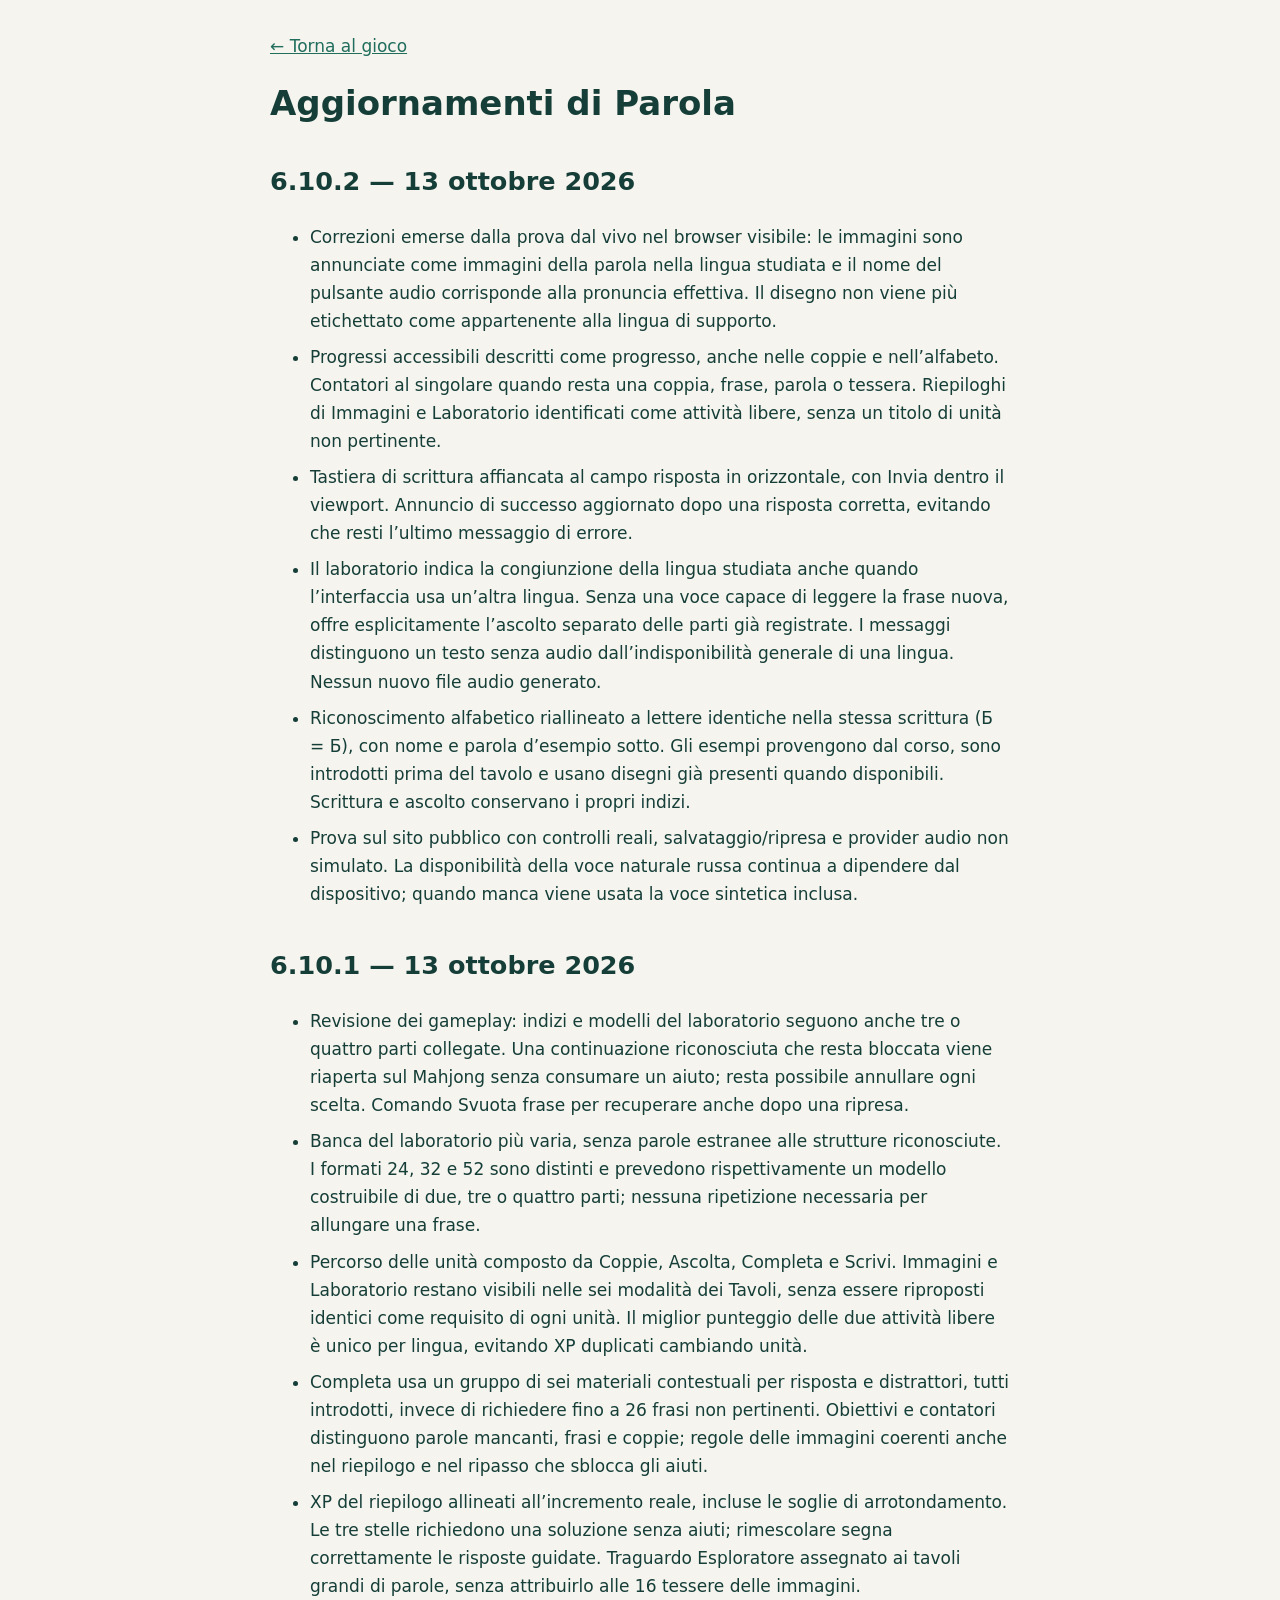
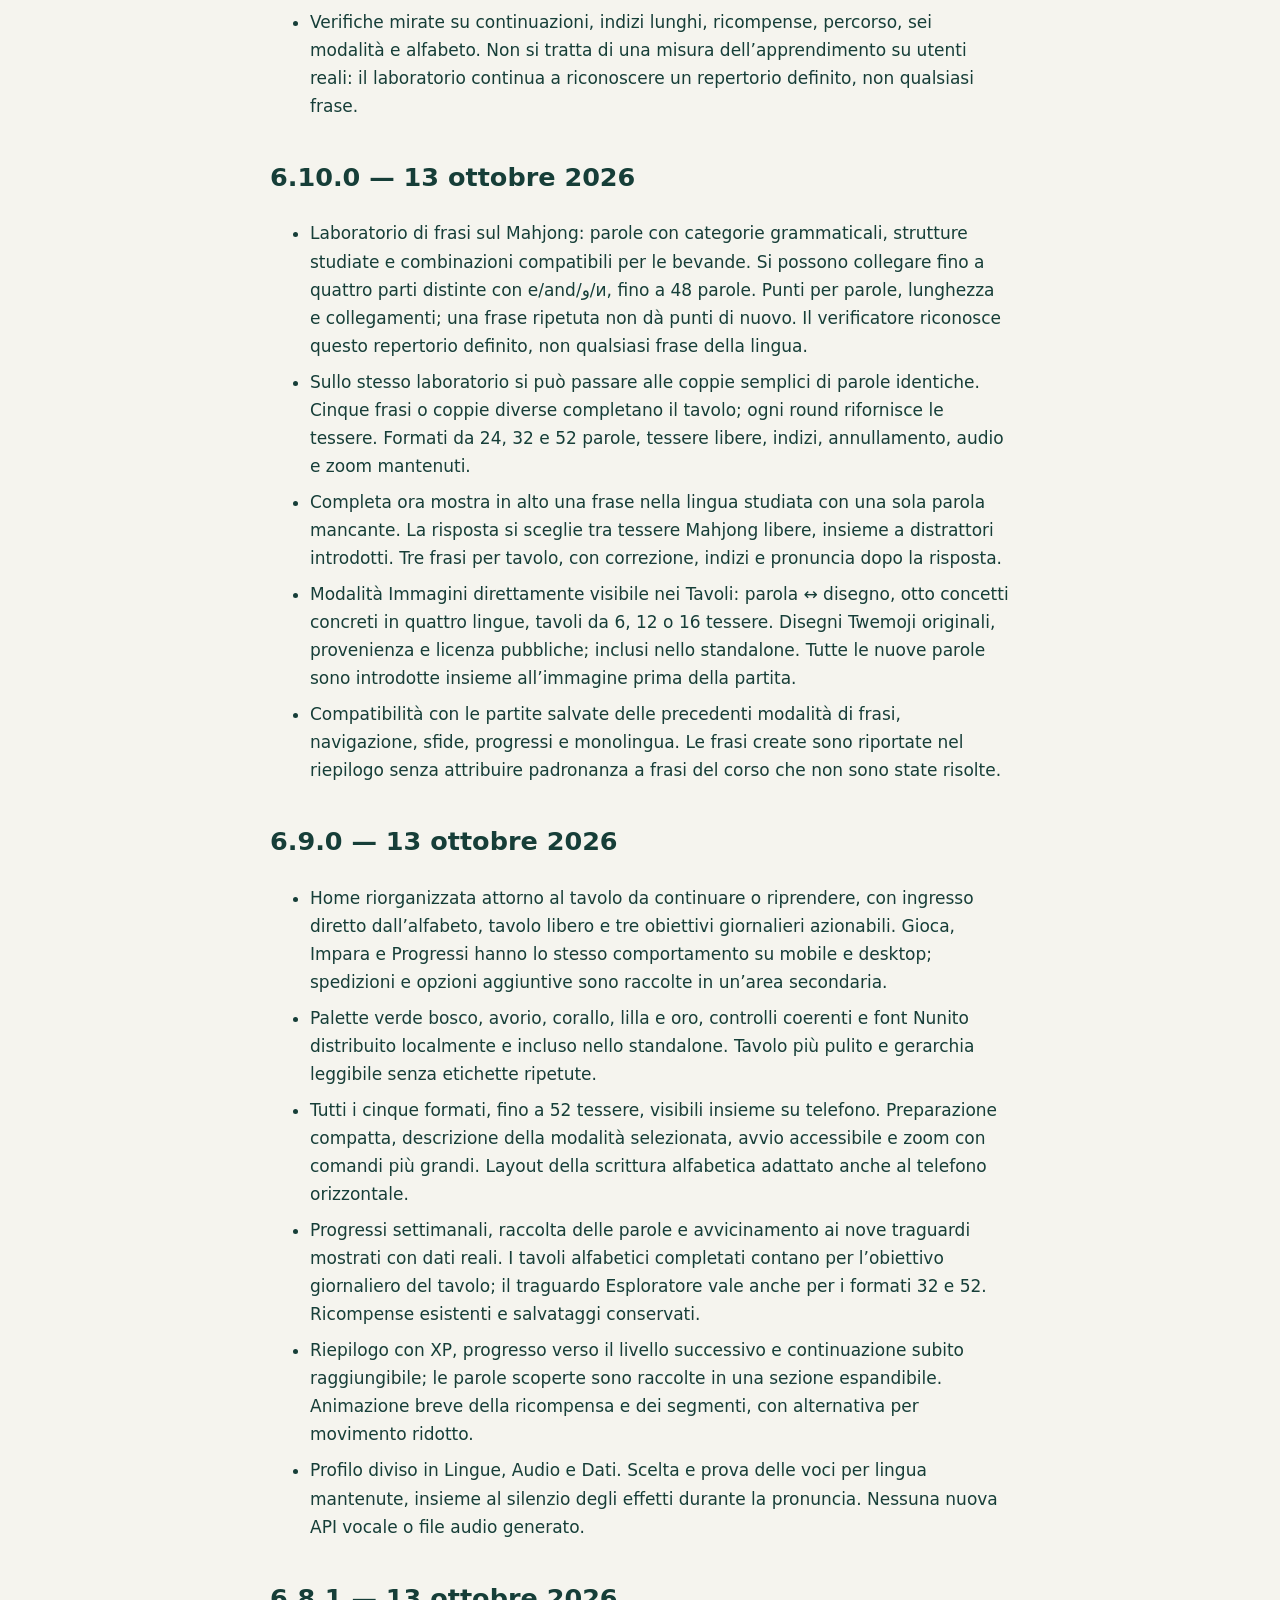
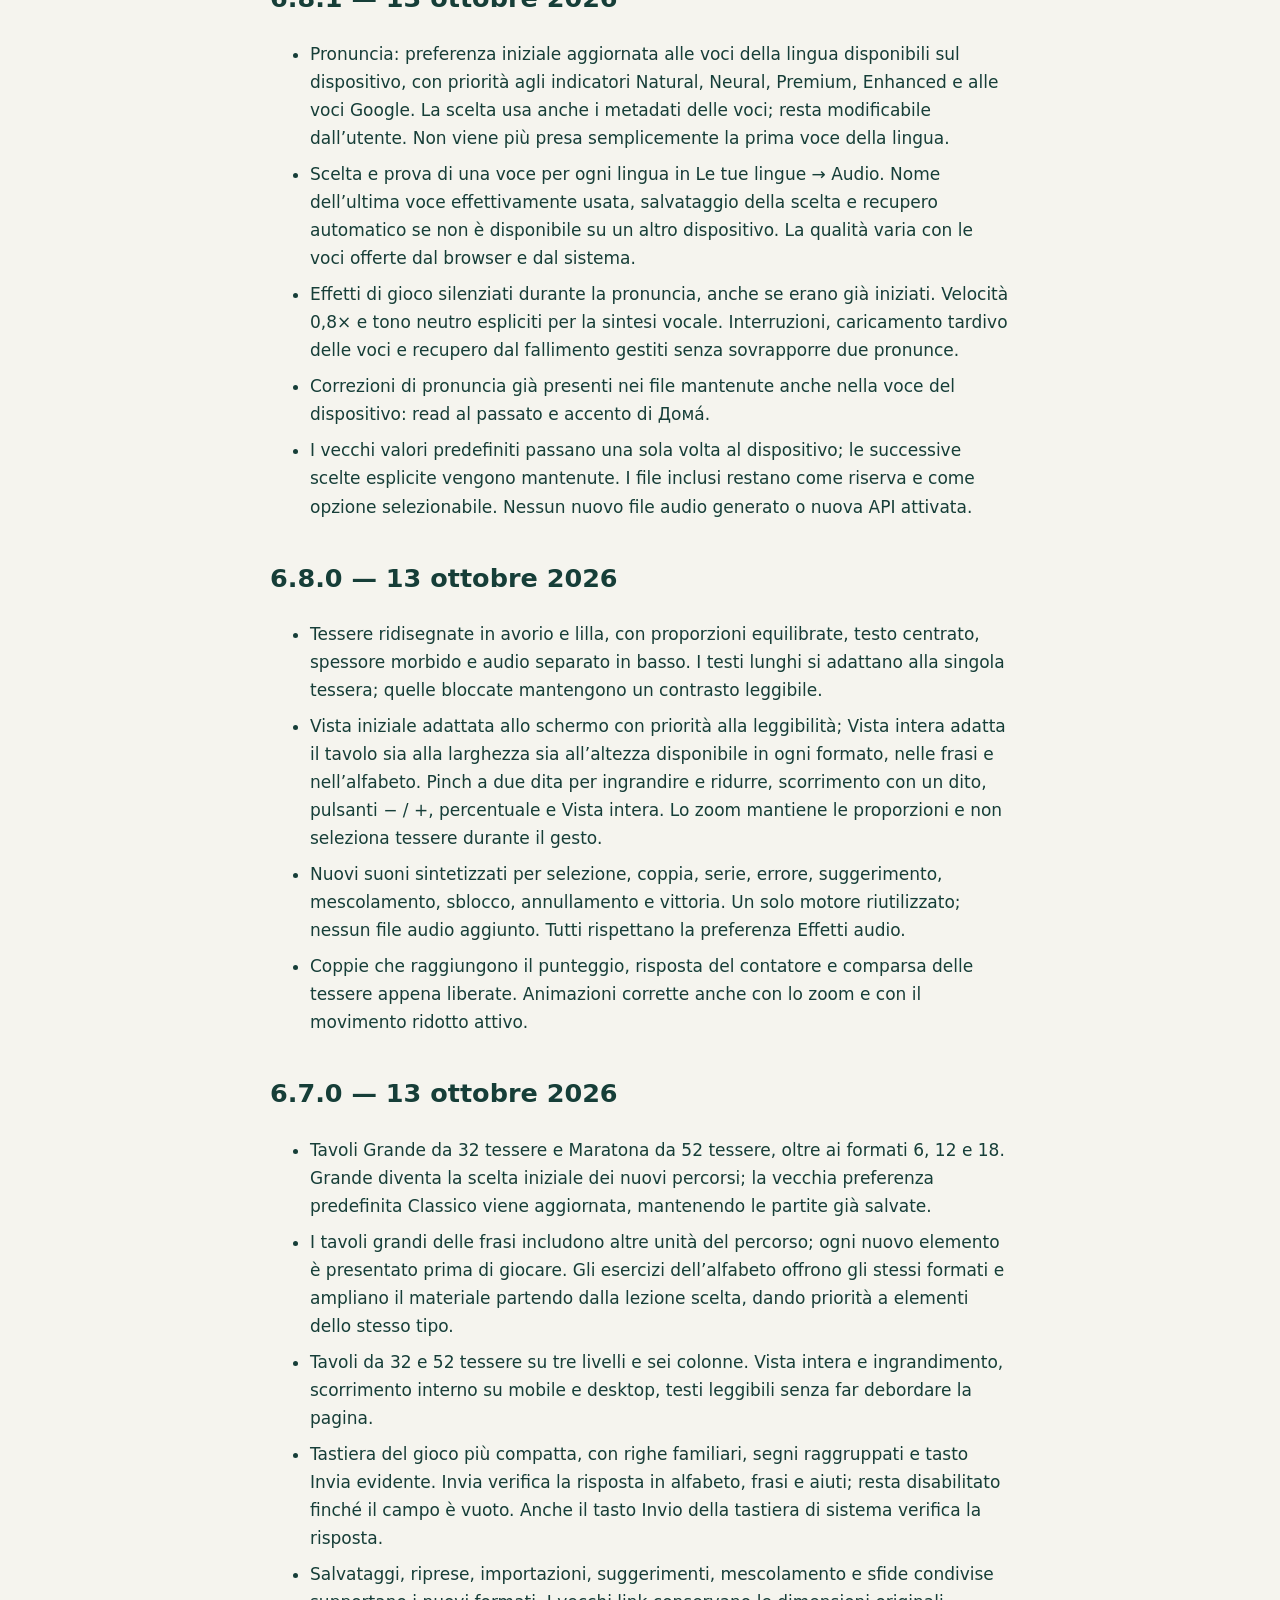
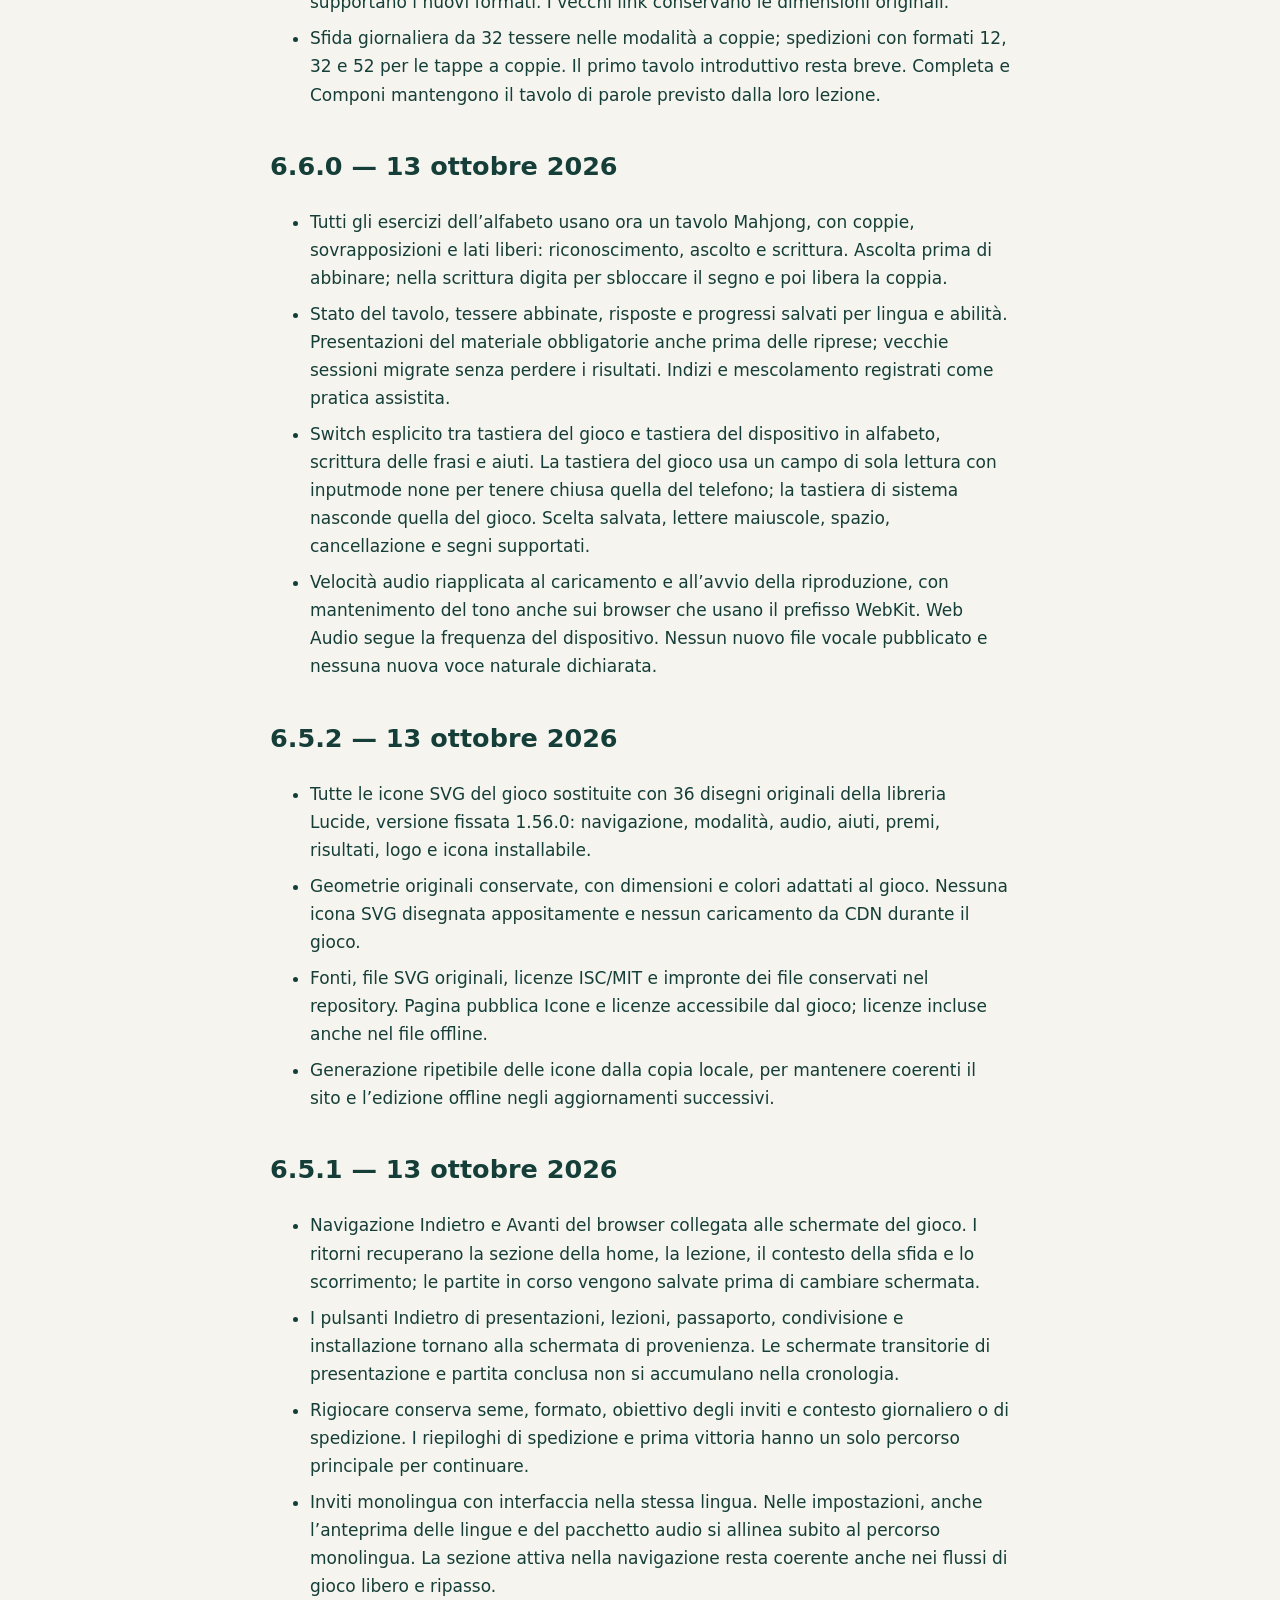
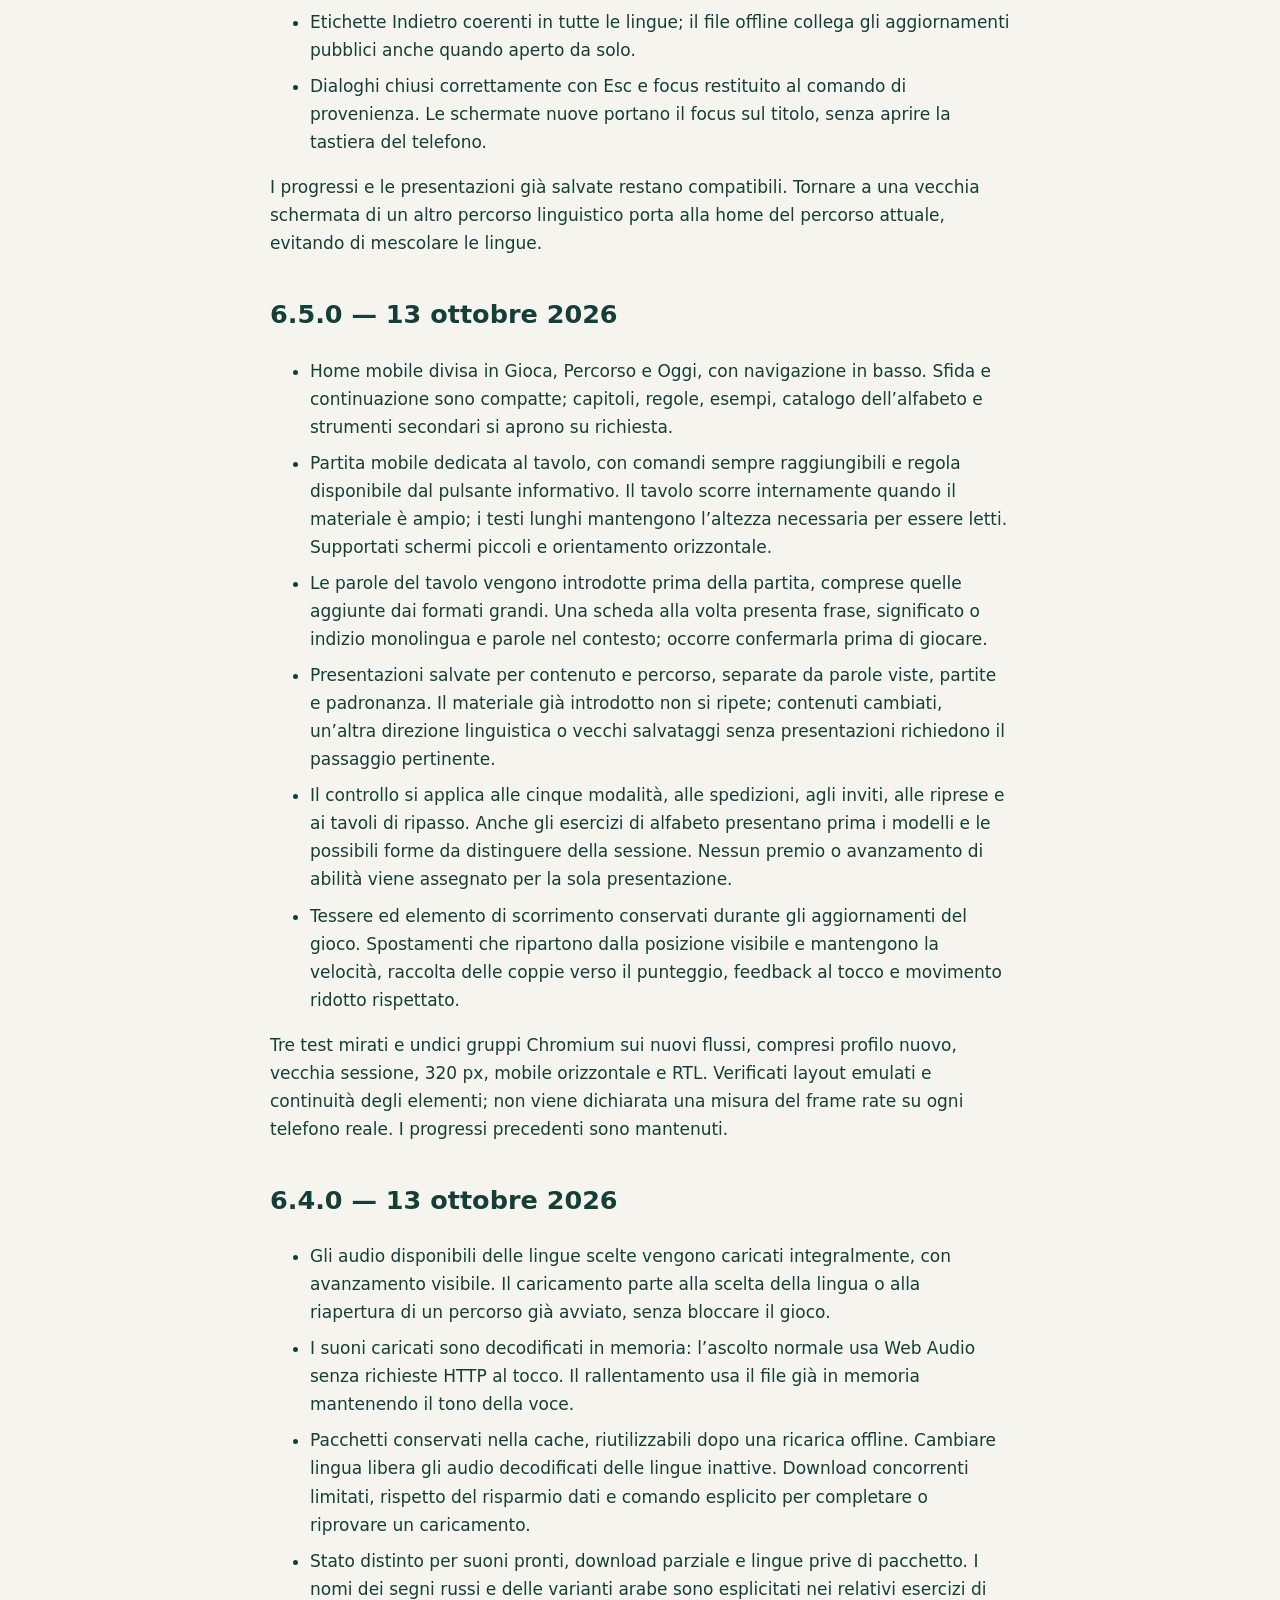
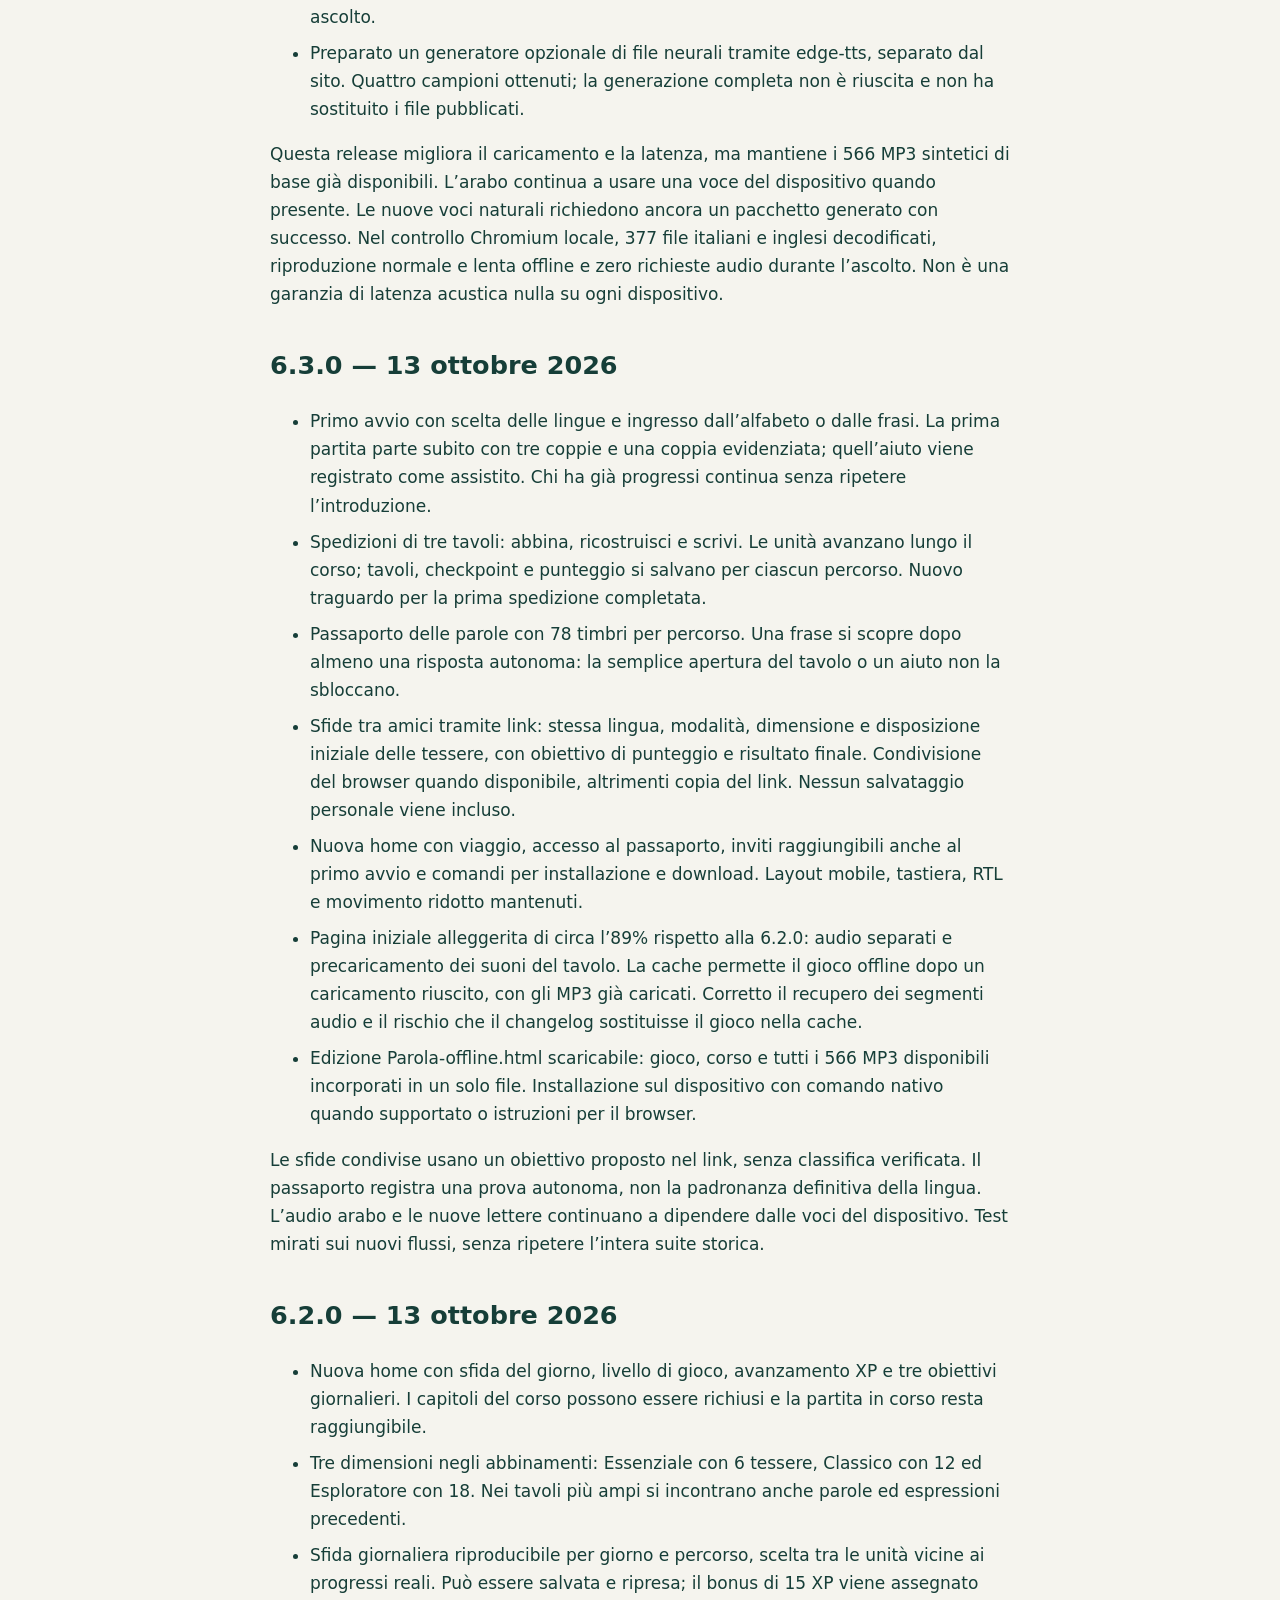
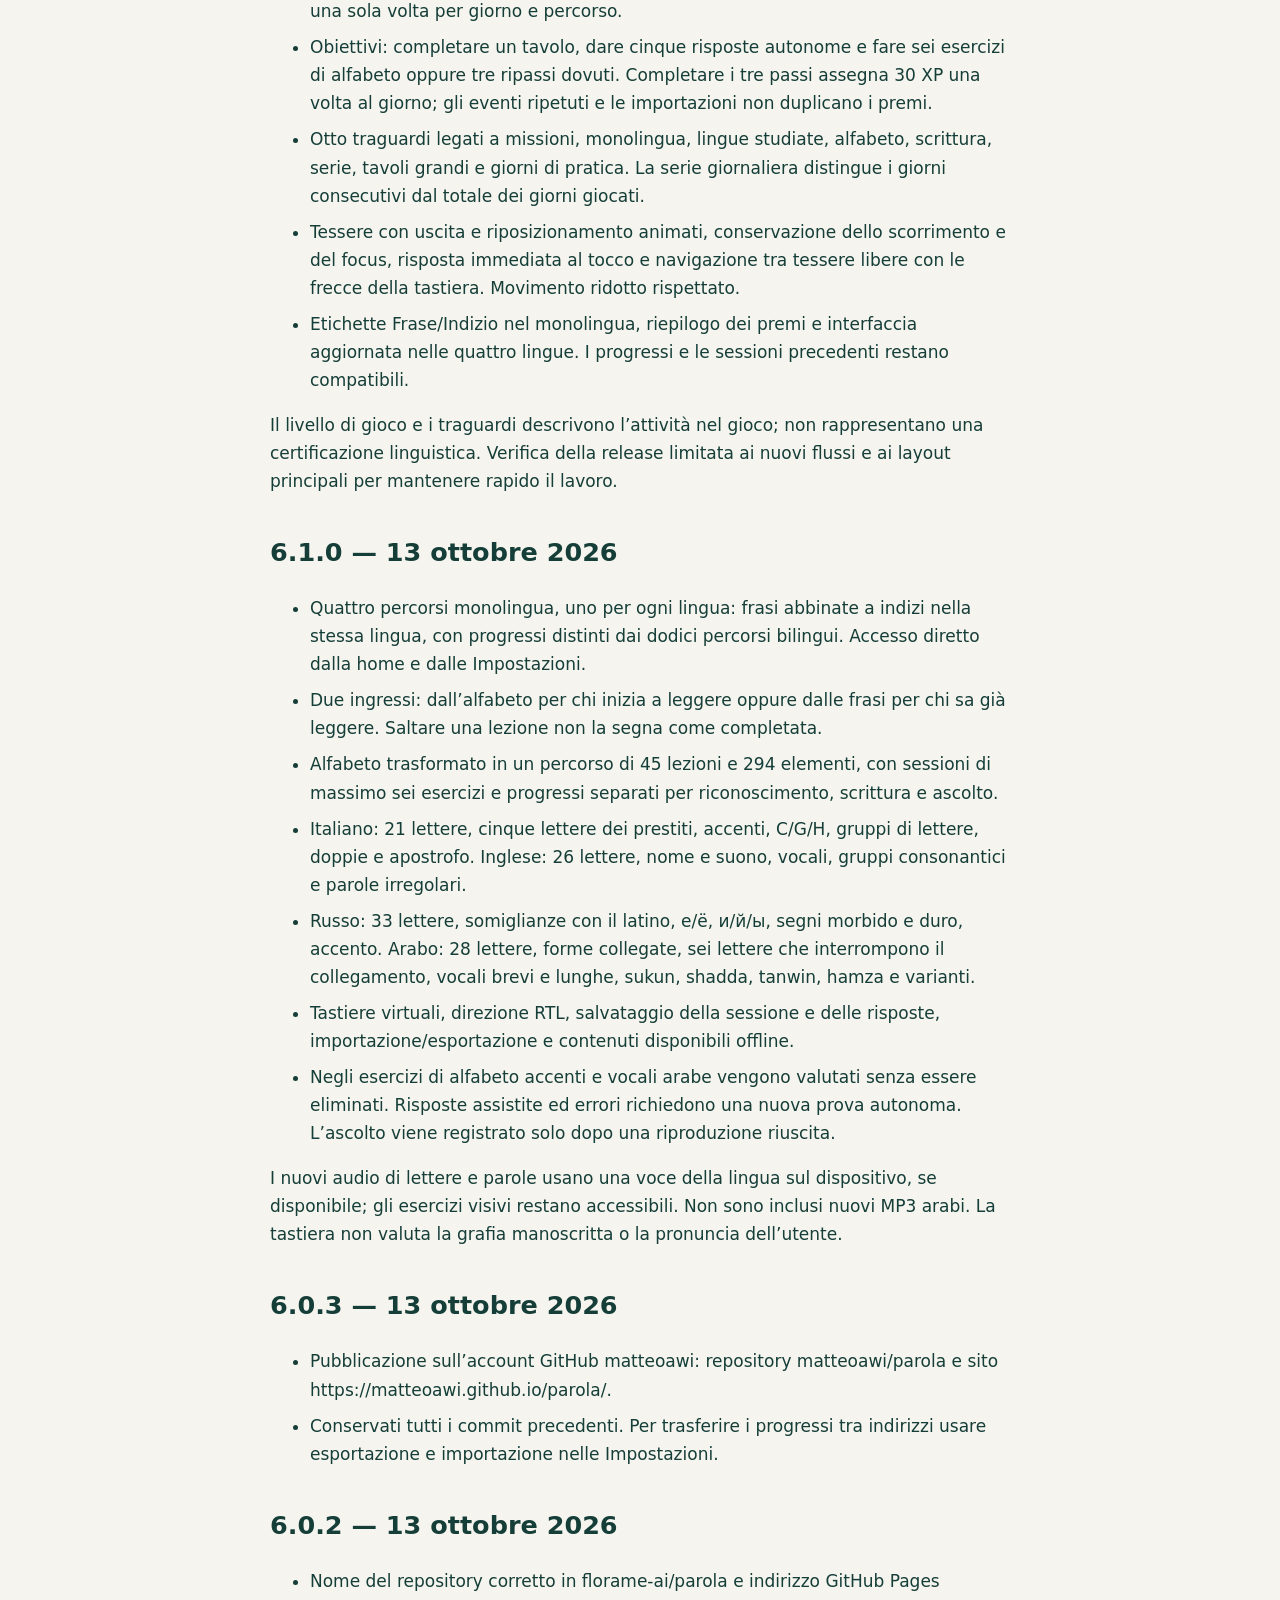
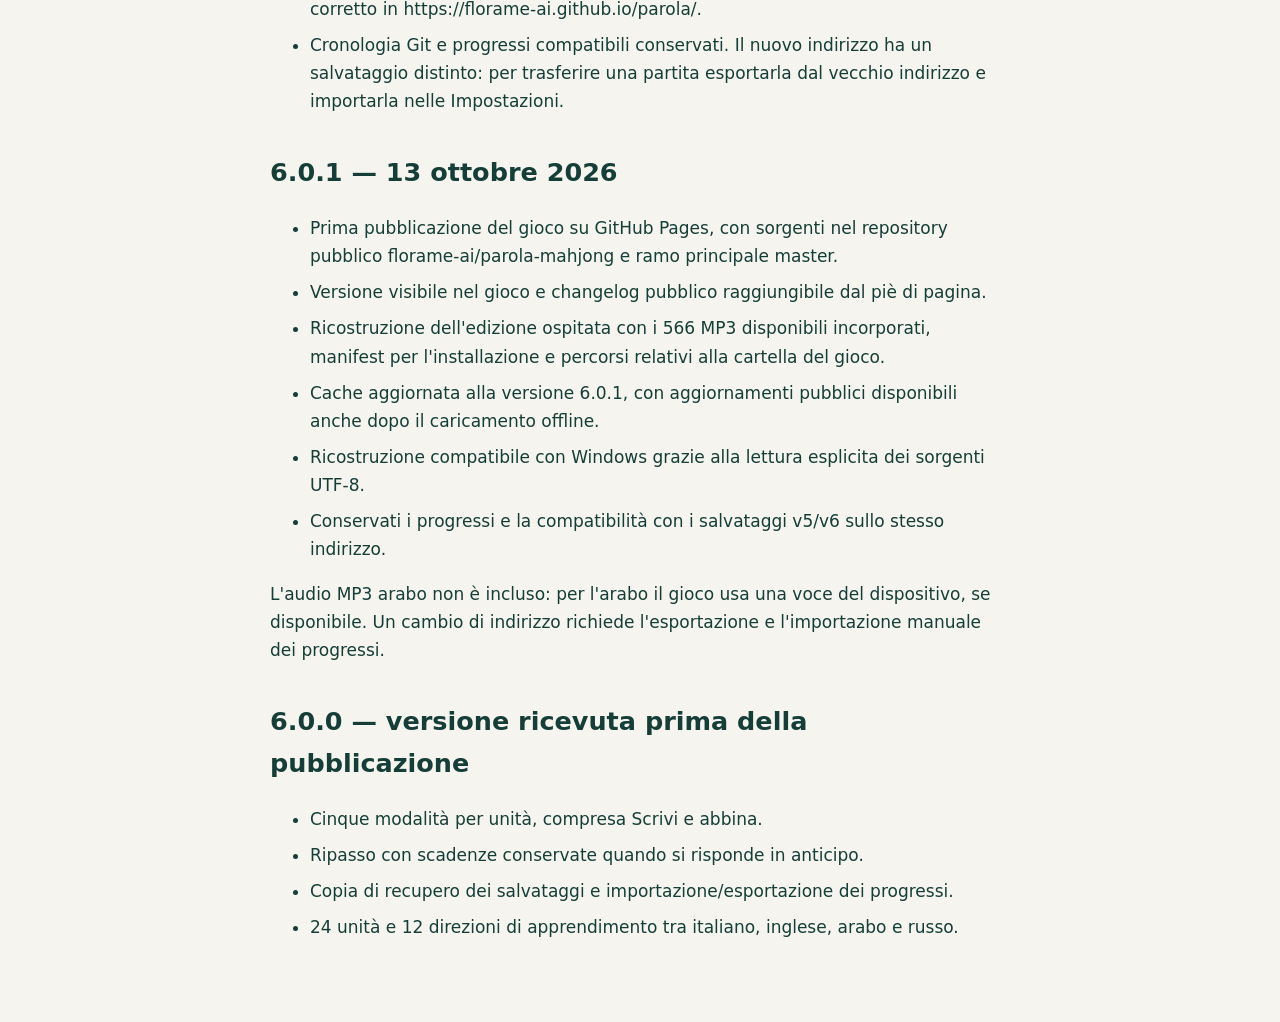
==== commit f5d4943d: "Restore identical alphabet glyph matching with introduced word examples Finish the live alphabet fin" ====
--- a/changelog.html
+++ b/changelog.html
@@ -1 +1 @@
-<!doctype html><html lang="it"><head><meta charset="utf-8"><meta name="viewport" content="width=device-width,initial-scale=1,viewport-fit=cover"><title>Aggiornamenti — Parola 6.10.2</title><meta name="application-version" content="6.10.2"><link rel="icon" href="./icon.svg"><style>body{margin:0;background:#f5f4ee;color:#163e38;font:17px/1.65 system-ui,sans-serif}main{max-width:740px;margin:0 auto;padding:32px 24px 64px}a{color:#216e5d}h1{line-height:1.2}h2{margin-top:36px}li{margin:8px 0}a:focus-visible{outline:3px solid #7461a4;outline-offset:4px}</style></head><body><main><a href="./">← Torna al gioco</a><h1>Aggiornamenti di Parola</h1><h2>6.10.2 — 13 ottobre 2026</h2><ul><li>Correzioni emerse dalla prova dal vivo nel browser visibile: le immagini sono annunciate come immagini della parola nella lingua studiata e il nome del pulsante audio corrisponde alla pronuncia effettiva. Il disegno non viene più etichettato come appartenente alla lingua di supporto.</li><li>Progressi accessibili descritti come progresso, anche nelle coppie e nell’alfabeto. Contatori al singolare quando resta una coppia, frase, parola o tessera. Riepiloghi di Immagini e Laboratorio identificati come attività libere, senza un titolo di unità non pertinente.</li><li>Tastiera di scrittura affiancata al campo risposta in orizzontale, con Invia dentro il viewport. Annuncio di successo aggiornato dopo una risposta corretta, evitando che resti l’ultimo messaggio di errore.</li><li>Il laboratorio indica la congiunzione della lingua studiata anche quando l’interfaccia usa un’altra lingua. Senza una voce capace di leggere la frase nuova, offre esplicitamente l’ascolto separato delle parti già registrate. I messaggi distinguono un testo senza audio dall’indisponibilità generale di una lingua. Nessun nuovo file audio generato.</li><li>Prova sul sito pubblico con controlli reali, salvataggio/ripresa e provider audio non simulato. La disponibilità della voce naturale russa continua a dipendere dal dispositivo; quando manca viene usata la voce sintetica inclusa.</li></ul><h2>6.10.1 — 13 ottobre 2026</h2><ul><li>Revisione dei gameplay: indizi e modelli del laboratorio seguono anche tre o quattro parti collegate. Una continuazione riconosciuta che resta bloccata viene riaperta sul Mahjong senza consumare un aiuto; resta possibile annullare ogni scelta. Comando Svuota frase per recuperare anche dopo una ripresa.</li><li>Banca del laboratorio più varia, senza parole estranee alle strutture riconosciute. I formati 24, 32 e 52 sono distinti e prevedono rispettivamente un modello costruibile di due, tre o quattro parti; nessuna ripetizione necessaria per allungare una frase.</li><li>Percorso delle unità composto da Coppie, Ascolta, Completa e Scrivi. Immagini e Laboratorio restano visibili nelle sei modalità dei Tavoli, senza essere riproposti identici come requisito di ogni unità. Il miglior punteggio delle due attività libere è unico per lingua, evitando XP duplicati cambiando unità.</li><li>Completa usa un gruppo di sei materiali contestuali per risposta e distrattori, tutti introdotti, invece di richiedere fino a 26 frasi non pertinenti. Obiettivi e contatori distinguono parole mancanti, frasi e coppie; regole delle immagini coerenti anche nel riepilogo e nel ripasso che sblocca gli aiuti.</li><li>XP del riepilogo allineati all’incremento reale, incluse le soglie di arrotondamento. Le tre stelle richiedono una soluzione senza aiuti; rimescolare segna correttamente le risposte guidate. Traguardo Esploratore assegnato ai tavoli grandi di parole, senza attribuirlo alle 16 tessere delle immagini.</li><li>Verifiche mirate su continuazioni, indizi lunghi, ricompense, percorso, sei modalità e alfabeto. Non si tratta di una misura dell’apprendimento su utenti reali: il laboratorio continua a riconoscere un repertorio definito, non qualsiasi frase.</li></ul><h2>6.10.0 — 13 ottobre 2026</h2><ul><li>Laboratorio di frasi sul Mahjong: parole con categorie grammaticali, strutture studiate e combinazioni compatibili per le bevande. Si possono collegare fino a quattro parti distinte con e/and/و/и, fino a 48 parole. Punti per parole, lunghezza e collegamenti; una frase ripetuta non dà punti di nuovo. Il verificatore riconosce questo repertorio definito, non qualsiasi frase della lingua.</li><li>Sullo stesso laboratorio si può passare alle coppie semplici di parole identiche. Cinque frasi o coppie diverse completano il tavolo; ogni round rifornisce le tessere. Formati da 24, 32 e 52 parole, tessere libere, indizi, annullamento, audio e zoom mantenuti.</li><li>Completa ora mostra in alto una frase nella lingua studiata con una sola parola mancante. La risposta si sceglie tra tessere Mahjong libere, insieme a distrattori introdotti. Tre frasi per tavolo, con correzione, indizi e pronuncia dopo la risposta.</li><li>Modalità Immagini direttamente visibile nei Tavoli: parola ↔ disegno, otto concetti concreti in quattro lingue, tavoli da 6, 12 o 16 tessere. Disegni Twemoji originali, provenienza e licenza pubbliche; inclusi nello standalone. Tutte le nuove parole sono introdotte insieme all’immagine prima della partita.</li><li>Compatibilità con le partite salvate delle precedenti modalità di frasi, navigazione, sfide, progressi e monolingua. Le frasi create sono riportate nel riepilogo senza attribuire padronanza a frasi del corso che non sono state risolte.</li></ul><h2>6.9.0 — 13 ottobre 2026</h2><ul><li>Home riorganizzata attorno al tavolo da continuare o riprendere, con ingresso diretto dall’alfabeto, tavolo libero e tre obiettivi giornalieri azionabili. Gioca, Impara e Progressi hanno lo stesso comportamento su mobile e desktop; spedizioni e opzioni aggiuntive sono raccolte in un’area secondaria.</li><li>Palette verde bosco, avorio, corallo, lilla e oro, controlli coerenti e font Nunito distribuito localmente e incluso nello standalone. Tavolo più pulito e gerarchia leggibile senza etichette ripetute.</li><li>Tutti i cinque formati, fino a 52 tessere, visibili insieme su telefono. Preparazione compatta, descrizione della modalità selezionata, avvio accessibile e zoom con comandi più grandi. Layout della scrittura alfabetica adattato anche al telefono orizzontale.</li><li>Progressi settimanali, raccolta delle parole e avvicinamento ai nove traguardi mostrati con dati reali. I tavoli alfabetici completati contano per l’obiettivo giornaliero del tavolo; il traguardo Esploratore vale anche per i formati 32 e 52. Ricompense esistenti e salvataggi conservati.</li><li>Riepilogo con XP, progresso verso il livello successivo e continuazione subito raggiungibile; le parole scoperte sono raccolte in una sezione espandibile. Animazione breve della ricompensa e dei segmenti, con alternativa per movimento ridotto.</li><li>Profilo diviso in Lingue, Audio e Dati. Scelta e prova delle voci per lingua mantenute, insieme al silenzio degli effetti durante la pronuncia. Nessuna nuova API vocale o file audio generato.</li></ul><h2>6.8.1 — 13 ottobre 2026</h2><ul><li>Pronuncia: preferenza iniziale aggiornata alle voci della lingua disponibili sul dispositivo, con priorità agli indicatori Natural, Neural, Premium, Enhanced e alle voci Google. La scelta usa anche i metadati delle voci; resta modificabile dall’utente. Non viene più presa semplicemente la prima voce della lingua.</li><li>Scelta e prova di una voce per ogni lingua in Le tue lingue → Audio. Nome dell’ultima voce effettivamente usata, salvataggio della scelta e recupero automatico se non è disponibile su un altro dispositivo. La qualità varia con le voci offerte dal browser e dal sistema.</li><li>Effetti di gioco silenziati durante la pronuncia, anche se erano già iniziati. Velocità 0,8× e tono neutro espliciti per la sintesi vocale. Interruzioni, caricamento tardivo delle voci e recupero dal fallimento gestiti senza sovrapporre due pronunce.</li><li>Correzioni di pronuncia già presenti nei file mantenute anche nella voce del dispositivo: read al passato e accento di Дома́.</li><li>I vecchi valori predefiniti passano una sola volta al dispositivo; le successive scelte esplicite vengono mantenute. I file inclusi restano come riserva e come opzione selezionabile. Nessun nuovo file audio generato o nuova API attivata.</li></ul><h2>6.8.0 — 13 ottobre 2026</h2><ul><li>Tessere ridisegnate in avorio e lilla, con proporzioni equilibrate, testo centrato, spessore morbido e audio separato in basso. I testi lunghi si adattano alla singola tessera; quelle bloccate mantengono un contrasto leggibile.</li><li>Vista iniziale adattata allo schermo con priorità alla leggibilità; Vista intera adatta il tavolo sia alla larghezza sia all’altezza disponibile in ogni formato, nelle frasi e nell’alfabeto. Pinch a due dita per ingrandire e ridurre, scorrimento con un dito, pulsanti − / +, percentuale e Vista intera. Lo zoom mantiene le proporzioni e non seleziona tessere durante il gesto.</li><li>Nuovi suoni sintetizzati per selezione, coppia, serie, errore, suggerimento, mescolamento, sblocco, annullamento e vittoria. Un solo motore riutilizzato; nessun file audio aggiunto. Tutti rispettano la preferenza Effetti audio.</li><li>Coppie che raggiungono il punteggio, risposta del contatore e comparsa delle tessere appena liberate. Animazioni corrette anche con lo zoom e con il movimento ridotto attivo.</li></ul><h2>6.7.0 — 13 ottobre 2026</h2><ul><li>Tavoli Grande da 32 tessere e Maratona da 52 tessere, oltre ai formati 6, 12 e 18. Grande diventa la scelta iniziale dei nuovi percorsi; la vecchia preferenza predefinita Classico viene aggiornata, mantenendo le partite già salvate.</li><li>I tavoli grandi delle frasi includono altre unità del percorso; ogni nuovo elemento è presentato prima di giocare. Gli esercizi dell’alfabeto offrono gli stessi formati e ampliano il materiale partendo dalla lezione scelta, dando priorità a elementi dello stesso tipo.</li><li>Tavoli da 32 e 52 tessere su tre livelli e sei colonne. Vista intera e ingrandimento, scorrimento interno su mobile e desktop, testi leggibili senza far debordare la pagina.</li><li>Tastiera del gioco più compatta, con righe familiari, segni raggruppati e tasto Invia evidente. Invia verifica la risposta in alfabeto, frasi e aiuti; resta disabilitato finché il campo è vuoto. Anche il tasto Invio della tastiera di sistema verifica la risposta.</li><li>Salvataggi, riprese, importazioni, suggerimenti, mescolamento e sfide condivise supportano i nuovi formati. I vecchi link conservano le dimensioni originali.</li><li>Sfida giornaliera da 32 tessere nelle modalità a coppie; spedizioni con formati 12, 32 e 52 per le tappe a coppie. Il primo tavolo introduttivo resta breve. Completa e Componi mantengono il tavolo di parole previsto dalla loro lezione.</li></ul><h2>6.6.0 — 13 ottobre 2026</h2><ul><li>Tutti gli esercizi dell’alfabeto usano ora un tavolo Mahjong, con coppie, sovrapposizioni e lati liberi: riconoscimento, ascolto e scrittura. Ascolta prima di abbinare; nella scrittura digita per sbloccare il segno e poi libera la coppia.</li><li>Stato del tavolo, tessere abbinate, risposte e progressi salvati per lingua e abilità. Presentazioni del materiale obbligatorie anche prima delle riprese; vecchie sessioni migrate senza perdere i risultati. Indizi e mescolamento registrati come pratica assistita.</li><li>Switch esplicito tra tastiera del gioco e tastiera del dispositivo in alfabeto, scrittura delle frasi e aiuti. La tastiera del gioco usa un campo di sola lettura con inputmode none per tenere chiusa quella del telefono; la tastiera di sistema nasconde quella del gioco. Scelta salvata, lettere maiuscole, spazio, cancellazione e segni supportati.</li><li>Velocità audio riapplicata al caricamento e all’avvio della riproduzione, con mantenimento del tono anche sui browser che usano il prefisso WebKit. Web Audio segue la frequenza del dispositivo. Nessun nuovo file vocale pubblicato e nessuna nuova voce naturale dichiarata.</li></ul><h2>6.5.2 — 13 ottobre 2026</h2><ul><li>Tutte le icone SVG del gioco sostituite con 36 disegni originali della libreria Lucide, versione fissata 1.56.0: navigazione, modalità, audio, aiuti, premi, risultati, logo e icona installabile.</li><li>Geometrie originali conservate, con dimensioni e colori adattati al gioco. Nessuna icona SVG disegnata appositamente e nessun caricamento da CDN durante il gioco.</li><li>Fonti, file SVG originali, licenze ISC/MIT e impronte dei file conservati nel repository. Pagina pubblica Icone e licenze accessibile dal gioco; licenze incluse anche nel file offline.</li><li>Generazione ripetibile delle icone dalla copia locale, per mantenere coerenti il sito e l’edizione offline negli aggiornamenti successivi.</li></ul><h2>6.5.1 — 13 ottobre 2026</h2><ul><li>Navigazione Indietro e Avanti del browser collegata alle schermate del gioco. I ritorni recuperano la sezione della home, la lezione, il contesto della sfida e lo scorrimento; le partite in corso vengono salvate prima di cambiare schermata.</li><li>I pulsanti Indietro di presentazioni, lezioni, passaporto, condivisione e installazione tornano alla schermata di provenienza. Le schermate transitorie di presentazione e partita conclusa non si accumulano nella cronologia.</li><li>Rigiocare conserva seme, formato, obiettivo degli inviti e contesto giornaliero o di spedizione. I riepiloghi di spedizione e prima vittoria hanno un solo percorso principale per continuare.</li><li>Inviti monolingua con interfaccia nella stessa lingua. Nelle impostazioni, anche l’anteprima delle lingue e del pacchetto audio si allinea subito al percorso monolingua. La sezione attiva nella navigazione resta coerente anche nei flussi di gioco libero e ripasso.</li><li>Etichette Indietro coerenti in tutte le lingue; il file offline collega gli aggiornamenti pubblici anche quando aperto da solo.</li><li>Dialoghi chiusi correttamente con Esc e focus restituito al comando di provenienza. Le schermate nuove portano il focus sul titolo, senza aprire la tastiera del telefono.</li></ul><p>I progressi e le presentazioni già salvate restano compatibili. Tornare a una vecchia schermata di un altro percorso linguistico porta alla home del percorso attuale, evitando di mescolare le lingue.</p><h2>6.5.0 — 13 ottobre 2026</h2><ul><li>Home mobile divisa in Gioca, Percorso e Oggi, con navigazione in basso. Sfida e continuazione sono compatte; capitoli, regole, esempi, catalogo dell’alfabeto e strumenti secondari si aprono su richiesta.</li><li>Partita mobile dedicata al tavolo, con comandi sempre raggiungibili e regola disponibile dal pulsante informativo. Il tavolo scorre internamente quando il materiale è ampio; i testi lunghi mantengono l’altezza necessaria per essere letti. Supportati schermi piccoli e orientamento orizzontale.</li><li>Le parole del tavolo vengono introdotte prima della partita, comprese quelle aggiunte dai formati grandi. Una scheda alla volta presenta frase, significato o indizio monolingua e parole nel contesto; occorre confermarla prima di giocare.</li><li>Presentazioni salvate per contenuto e percorso, separate da parole viste, partite e padronanza. Il materiale già introdotto non si ripete; contenuti cambiati, un’altra direzione linguistica o vecchi salvataggi senza presentazioni richiedono il passaggio pertinente.</li><li>Il controllo si applica alle cinque modalità, alle spedizioni, agli inviti, alle riprese e ai tavoli di ripasso. Anche gli esercizi di alfabeto presentano prima i modelli e le possibili forme da distinguere della sessione. Nessun premio o avanzamento di abilità viene assegnato per la sola presentazione.</li><li>Tessere ed elemento di scorrimento conservati durante gli aggiornamenti del gioco. Spostamenti che ripartono dalla posizione visibile e mantengono la velocità, raccolta delle coppie verso il punteggio, feedback al tocco e movimento ridotto rispettato.</li></ul><p>Tre test mirati e undici gruppi Chromium sui nuovi flussi, compresi profilo nuovo, vecchia sessione, 320 px, mobile orizzontale e RTL. Verificati layout emulati e continuità degli elementi; non viene dichiarata una misura del frame rate su ogni telefono reale. I progressi precedenti sono mantenuti.</p><h2>6.4.0 — 13 ottobre 2026</h2><ul><li>Gli audio disponibili delle lingue scelte vengono caricati integralmente, con avanzamento visibile. Il caricamento parte alla scelta della lingua o alla riapertura di un percorso già avviato, senza bloccare il gioco.</li><li>I suoni caricati sono decodificati in memoria: l’ascolto normale usa Web Audio senza richieste HTTP al tocco. Il rallentamento usa il file già in memoria mantenendo il tono della voce.</li><li>Pacchetti conservati nella cache, riutilizzabili dopo una ricarica offline. Cambiare lingua libera gli audio decodificati delle lingue inattive. Download concorrenti limitati, rispetto del risparmio dati e comando esplicito per completare o riprovare un caricamento.</li><li>Stato distinto per suoni pronti, download parziale e lingue prive di pacchetto. I nomi dei segni russi e delle varianti arabe sono esplicitati nei relativi esercizi di ascolto.</li><li>Preparato un generatore opzionale di file neurali tramite edge-tts, separato dal sito. Quattro campioni ottenuti; la generazione completa non è riuscita e non ha sostituito i file pubblicati.</li></ul><p>Questa release migliora il caricamento e la latenza, ma mantiene i 566 MP3 sintetici di base già disponibili. L’arabo continua a usare una voce del dispositivo quando presente. Le nuove voci naturali richiedono ancora un pacchetto generato con successo. Nel controllo Chromium locale, 377 file italiani e inglesi decodificati, riproduzione normale e lenta offline e zero richieste audio durante l’ascolto. Non è una garanzia di latenza acustica nulla su ogni dispositivo.</p><h2>6.3.0 — 13 ottobre 2026</h2><ul><li>Primo avvio con scelta delle lingue e ingresso dall’alfabeto o dalle frasi. La prima partita parte subito con tre coppie e una coppia evidenziata; quell’aiuto viene registrato come assistito. Chi ha già progressi continua senza ripetere l’introduzione.</li><li>Spedizioni di tre tavoli: abbina, ricostruisci e scrivi. Le unità avanzano lungo il corso; tavoli, checkpoint e punteggio si salvano per ciascun percorso. Nuovo traguardo per la prima spedizione completata.</li><li>Passaporto delle parole con 78 timbri per percorso. Una frase si scopre dopo almeno una risposta autonoma: la semplice apertura del tavolo o un aiuto non la sbloccano.</li><li>Sfide tra amici tramite link: stessa lingua, modalità, dimensione e disposizione iniziale delle tessere, con obiettivo di punteggio e risultato finale. Condivisione del browser quando disponibile, altrimenti copia del link. Nessun salvataggio personale viene incluso.</li><li>Nuova home con viaggio, accesso al passaporto, inviti raggiungibili anche al primo avvio e comandi per installazione e download. Layout mobile, tastiera, RTL e movimento ridotto mantenuti.</li><li>Pagina iniziale alleggerita di circa l’89% rispetto alla 6.2.0: audio separati e precaricamento dei suoni del tavolo. La cache permette il gioco offline dopo un caricamento riuscito, con gli MP3 già caricati. Corretto il recupero dei segmenti audio e il rischio che il changelog sostituisse il gioco nella cache.</li><li>Edizione Parola-offline.html scaricabile: gioco, corso e tutti i 566 MP3 disponibili incorporati in un solo file. Installazione sul dispositivo con comando nativo quando supportato o istruzioni per il browser.</li></ul><p>Le sfide condivise usano un obiettivo proposto nel link, senza classifica verificata. Il passaporto registra una prova autonoma, non la padronanza definitiva della lingua. L’audio arabo e le nuove lettere continuano a dipendere dalle voci del dispositivo. Test mirati sui nuovi flussi, senza ripetere l’intera suite storica.</p><h2>6.2.0 — 13 ottobre 2026</h2><ul><li>Nuova home con sfida del giorno, livello di gioco, avanzamento XP e tre obiettivi giornalieri. I capitoli del corso possono essere richiusi e la partita in corso resta raggiungibile.</li><li>Tre dimensioni negli abbinamenti: Essenziale con 6 tessere, Classico con 12 ed Esploratore con 18. Nei tavoli più ampi si incontrano anche parole ed espressioni precedenti.</li><li>Sfida giornaliera riproducibile per giorno e percorso, scelta tra le unità vicine ai progressi reali. Può essere salvata e ripresa; il bonus di 15 XP viene assegnato una sola volta per giorno e percorso.</li><li>Obiettivi: completare un tavolo, dare cinque risposte autonome e fare sei esercizi di alfabeto oppure tre ripassi dovuti. Completare i tre passi assegna 30 XP una volta al giorno; gli eventi ripetuti e le importazioni non duplicano i premi.</li><li>Otto traguardi legati a missioni, monolingua, lingue studiate, alfabeto, scrittura, serie, tavoli grandi e giorni di pratica. La serie giornaliera distingue i giorni consecutivi dal totale dei giorni giocati.</li><li>Tessere con uscita e riposizionamento animati, conservazione dello scorrimento e del focus, risposta immediata al tocco e navigazione tra tessere libere con le frecce della tastiera. Movimento ridotto rispettato.</li><li>Etichette Frase/Indizio nel monolingua, riepilogo dei premi e interfaccia aggiornata nelle quattro lingue. I progressi e le sessioni precedenti restano compatibili.</li></ul><p>Il livello di gioco e i traguardi descrivono l’attività nel gioco; non rappresentano una certificazione linguistica. Verifica della release limitata ai nuovi flussi e ai layout principali per mantenere rapido il lavoro.</p><h2>6.1.0 — 13 ottobre 2026</h2><ul><li>Quattro percorsi monolingua, uno per ogni lingua: frasi abbinate a indizi nella stessa lingua, con progressi distinti dai dodici percorsi bilingui. Accesso diretto dalla home e dalle Impostazioni.</li><li>Due ingressi: dall’alfabeto per chi inizia a leggere oppure dalle frasi per chi sa già leggere. Saltare una lezione non la segna come completata.</li><li>Alfabeto trasformato in un percorso di 45 lezioni e 294 elementi, con sessioni di massimo sei esercizi e progressi separati per riconoscimento, scrittura e ascolto.</li><li>Italiano: 21 lettere, cinque lettere dei prestiti, accenti, C/G/H, gruppi di lettere, doppie e apostrofo. Inglese: 26 lettere, nome e suono, vocali, gruppi consonantici e parole irregolari.</li><li>Russo: 33 lettere, somiglianze con il latino, е/ё, и/й/ы, segni morbido e duro, accento. Arabo: 28 lettere, forme collegate, sei lettere che interrompono il collegamento, vocali brevi e lunghe, sukun, shadda, tanwin, hamza e varianti.</li><li>Tastiere virtuali, direzione RTL, salvataggio della sessione e delle risposte, importazione/esportazione e contenuti disponibili offline.</li><li>Negli esercizi di alfabeto accenti e vocali arabe vengono valutati senza essere eliminati. Risposte assistite ed errori richiedono una nuova prova autonoma. L’ascolto viene registrato solo dopo una riproduzione riuscita.</li></ul><p>I nuovi audio di lettere e parole usano una voce della lingua sul dispositivo, se disponibile; gli esercizi visivi restano accessibili. Non sono inclusi nuovi MP3 arabi. La tastiera non valuta la grafia manoscritta o la pronuncia dell’utente.</p><h2>6.0.3 — 13 ottobre 2026</h2><ul><li>Pubblicazione sull’account GitHub matteoawi: repository matteoawi/parola e sito https://matteoawi.github.io/parola/.</li><li>Conservati tutti i commit precedenti. Per trasferire i progressi tra indirizzi usare esportazione e importazione nelle Impostazioni.</li></ul><h2>6.0.2 — 13 ottobre 2026</h2><ul><li>Nome del repository corretto in florame-ai/parola e indirizzo GitHub Pages corretto in https://florame-ai.github.io/parola/.</li><li>Cronologia Git e progressi compatibili conservati. Il nuovo indirizzo ha un salvataggio distinto: per trasferire una partita esportarla dal vecchio indirizzo e importarla nelle Impostazioni.</li></ul><h2>6.0.1 — 13 ottobre 2026</h2><ul><li>Prima pubblicazione del gioco su GitHub Pages, con sorgenti nel repository pubblico florame-ai/parola-mahjong e ramo principale master.</li><li>Versione visibile nel gioco e changelog pubblico raggiungibile dal piè di pagina.</li><li>Ricostruzione dell&#x27;edizione ospitata con i 566 MP3 disponibili incorporati, manifest per l&#x27;installazione e percorsi relativi alla cartella del gioco.</li><li>Cache aggiornata alla versione 6.0.1, con aggiornamenti pubblici disponibili anche dopo il caricamento offline.</li><li>Ricostruzione compatibile con Windows grazie alla lettura esplicita dei sorgenti UTF-8.</li><li>Conservati i progressi e la compatibilità con i salvataggi v5/v6 sullo stesso indirizzo.</li></ul><p>L&#x27;audio MP3 arabo non è incluso: per l&#x27;arabo il gioco usa una voce del dispositivo, se disponibile. Un cambio di indirizzo richiede l&#x27;esportazione e l&#x27;importazione manuale dei progressi.</p><h2>6.0.0 — versione ricevuta prima della pubblicazione</h2><ul><li>Cinque modalità per unità, compresa Scrivi e abbina.</li><li>Ripasso con scadenze conservate quando si risponde in anticipo.</li><li>Copia di recupero dei salvataggi e importazione/esportazione dei progressi.</li><li>24 unità e 12 direzioni di apprendimento tra italiano, inglese, arabo e russo.</li></ul></main></body></html>+<!doctype html><html lang="it"><head><meta charset="utf-8"><meta name="viewport" content="width=device-width,initial-scale=1,viewport-fit=cover"><title>Aggiornamenti — Parola 6.10.2</title><meta name="application-version" content="6.10.2"><link rel="icon" href="./icon.svg"><style>body{margin:0;background:#f5f4ee;color:#163e38;font:17px/1.65 system-ui,sans-serif}main{max-width:740px;margin:0 auto;padding:32px 24px 64px}a{color:#216e5d}h1{line-height:1.2}h2{margin-top:36px}li{margin:8px 0}a:focus-visible{outline:3px solid #7461a4;outline-offset:4px}</style></head><body><main><a href="./">← Torna al gioco</a><h1>Aggiornamenti di Parola</h1><h2>6.10.2 — 13 ottobre 2026</h2><ul><li>Correzioni emerse dalla prova dal vivo nel browser visibile: le immagini sono annunciate come immagini della parola nella lingua studiata e il nome del pulsante audio corrisponde alla pronuncia effettiva. Il disegno non viene più etichettato come appartenente alla lingua di supporto.</li><li>Progressi accessibili descritti come progresso, anche nelle coppie e nell’alfabeto. Contatori al singolare quando resta una coppia, frase, parola o tessera. Riepiloghi di Immagini e Laboratorio identificati come attività libere, senza un titolo di unità non pertinente.</li><li>Tastiera di scrittura affiancata al campo risposta in orizzontale, con Invia dentro il viewport. Annuncio di successo aggiornato dopo una risposta corretta, evitando che resti l’ultimo messaggio di errore.</li><li>Il laboratorio indica la congiunzione della lingua studiata anche quando l’interfaccia usa un’altra lingua. Senza una voce capace di leggere la frase nuova, offre esplicitamente l’ascolto separato delle parti già registrate. I messaggi distinguono un testo senza audio dall’indisponibilità generale di una lingua. Nessun nuovo file audio generato.</li><li>Riconoscimento alfabetico riallineato a lettere identiche nella stessa scrittura (Б = Б), con nome e parola d’esempio sotto. Gli esempi provengono dal corso, sono introdotti prima del tavolo e usano disegni già presenti quando disponibili. Scrittura e ascolto conservano i propri indizi.</li><li>Prova sul sito pubblico con controlli reali, salvataggio/ripresa e provider audio non simulato. La disponibilità della voce naturale russa continua a dipendere dal dispositivo; quando manca viene usata la voce sintetica inclusa.</li></ul><h2>6.10.1 — 13 ottobre 2026</h2><ul><li>Revisione dei gameplay: indizi e modelli del laboratorio seguono anche tre o quattro parti collegate. Una continuazione riconosciuta che resta bloccata viene riaperta sul Mahjong senza consumare un aiuto; resta possibile annullare ogni scelta. Comando Svuota frase per recuperare anche dopo una ripresa.</li><li>Banca del laboratorio più varia, senza parole estranee alle strutture riconosciute. I formati 24, 32 e 52 sono distinti e prevedono rispettivamente un modello costruibile di due, tre o quattro parti; nessuna ripetizione necessaria per allungare una frase.</li><li>Percorso delle unità composto da Coppie, Ascolta, Completa e Scrivi. Immagini e Laboratorio restano visibili nelle sei modalità dei Tavoli, senza essere riproposti identici come requisito di ogni unità. Il miglior punteggio delle due attività libere è unico per lingua, evitando XP duplicati cambiando unità.</li><li>Completa usa un gruppo di sei materiali contestuali per risposta e distrattori, tutti introdotti, invece di richiedere fino a 26 frasi non pertinenti. Obiettivi e contatori distinguono parole mancanti, frasi e coppie; regole delle immagini coerenti anche nel riepilogo e nel ripasso che sblocca gli aiuti.</li><li>XP del riepilogo allineati all’incremento reale, incluse le soglie di arrotondamento. Le tre stelle richiedono una soluzione senza aiuti; rimescolare segna correttamente le risposte guidate. Traguardo Esploratore assegnato ai tavoli grandi di parole, senza attribuirlo alle 16 tessere delle immagini.</li><li>Verifiche mirate su continuazioni, indizi lunghi, ricompense, percorso, sei modalità e alfabeto. Non si tratta di una misura dell’apprendimento su utenti reali: il laboratorio continua a riconoscere un repertorio definito, non qualsiasi frase.</li></ul><h2>6.10.0 — 13 ottobre 2026</h2><ul><li>Laboratorio di frasi sul Mahjong: parole con categorie grammaticali, strutture studiate e combinazioni compatibili per le bevande. Si possono collegare fino a quattro parti distinte con e/and/و/и, fino a 48 parole. Punti per parole, lunghezza e collegamenti; una frase ripetuta non dà punti di nuovo. Il verificatore riconosce questo repertorio definito, non qualsiasi frase della lingua.</li><li>Sullo stesso laboratorio si può passare alle coppie semplici di parole identiche. Cinque frasi o coppie diverse completano il tavolo; ogni round rifornisce le tessere. Formati da 24, 32 e 52 parole, tessere libere, indizi, annullamento, audio e zoom mantenuti.</li><li>Completa ora mostra in alto una frase nella lingua studiata con una sola parola mancante. La risposta si sceglie tra tessere Mahjong libere, insieme a distrattori introdotti. Tre frasi per tavolo, con correzione, indizi e pronuncia dopo la risposta.</li><li>Modalità Immagini direttamente visibile nei Tavoli: parola ↔ disegno, otto concetti concreti in quattro lingue, tavoli da 6, 12 o 16 tessere. Disegni Twemoji originali, provenienza e licenza pubbliche; inclusi nello standalone. Tutte le nuove parole sono introdotte insieme all’immagine prima della partita.</li><li>Compatibilità con le partite salvate delle precedenti modalità di frasi, navigazione, sfide, progressi e monolingua. Le frasi create sono riportate nel riepilogo senza attribuire padronanza a frasi del corso che non sono state risolte.</li></ul><h2>6.9.0 — 13 ottobre 2026</h2><ul><li>Home riorganizzata attorno al tavolo da continuare o riprendere, con ingresso diretto dall’alfabeto, tavolo libero e tre obiettivi giornalieri azionabili. Gioca, Impara e Progressi hanno lo stesso comportamento su mobile e desktop; spedizioni e opzioni aggiuntive sono raccolte in un’area secondaria.</li><li>Palette verde bosco, avorio, corallo, lilla e oro, controlli coerenti e font Nunito distribuito localmente e incluso nello standalone. Tavolo più pulito e gerarchia leggibile senza etichette ripetute.</li><li>Tutti i cinque formati, fino a 52 tessere, visibili insieme su telefono. Preparazione compatta, descrizione della modalità selezionata, avvio accessibile e zoom con comandi più grandi. Layout della scrittura alfabetica adattato anche al telefono orizzontale.</li><li>Progressi settimanali, raccolta delle parole e avvicinamento ai nove traguardi mostrati con dati reali. I tavoli alfabetici completati contano per l’obiettivo giornaliero del tavolo; il traguardo Esploratore vale anche per i formati 32 e 52. Ricompense esistenti e salvataggi conservati.</li><li>Riepilogo con XP, progresso verso il livello successivo e continuazione subito raggiungibile; le parole scoperte sono raccolte in una sezione espandibile. Animazione breve della ricompensa e dei segmenti, con alternativa per movimento ridotto.</li><li>Profilo diviso in Lingue, Audio e Dati. Scelta e prova delle voci per lingua mantenute, insieme al silenzio degli effetti durante la pronuncia. Nessuna nuova API vocale o file audio generato.</li></ul><h2>6.8.1 — 13 ottobre 2026</h2><ul><li>Pronuncia: preferenza iniziale aggiornata alle voci della lingua disponibili sul dispositivo, con priorità agli indicatori Natural, Neural, Premium, Enhanced e alle voci Google. La scelta usa anche i metadati delle voci; resta modificabile dall’utente. Non viene più presa semplicemente la prima voce della lingua.</li><li>Scelta e prova di una voce per ogni lingua in Le tue lingue → Audio. Nome dell’ultima voce effettivamente usata, salvataggio della scelta e recupero automatico se non è disponibile su un altro dispositivo. La qualità varia con le voci offerte dal browser e dal sistema.</li><li>Effetti di gioco silenziati durante la pronuncia, anche se erano già iniziati. Velocità 0,8× e tono neutro espliciti per la sintesi vocale. Interruzioni, caricamento tardivo delle voci e recupero dal fallimento gestiti senza sovrapporre due pronunce.</li><li>Correzioni di pronuncia già presenti nei file mantenute anche nella voce del dispositivo: read al passato e accento di Дома́.</li><li>I vecchi valori predefiniti passano una sola volta al dispositivo; le successive scelte esplicite vengono mantenute. I file inclusi restano come riserva e come opzione selezionabile. Nessun nuovo file audio generato o nuova API attivata.</li></ul><h2>6.8.0 — 13 ottobre 2026</h2><ul><li>Tessere ridisegnate in avorio e lilla, con proporzioni equilibrate, testo centrato, spessore morbido e audio separato in basso. I testi lunghi si adattano alla singola tessera; quelle bloccate mantengono un contrasto leggibile.</li><li>Vista iniziale adattata allo schermo con priorità alla leggibilità; Vista intera adatta il tavolo sia alla larghezza sia all’altezza disponibile in ogni formato, nelle frasi e nell’alfabeto. Pinch a due dita per ingrandire e ridurre, scorrimento con un dito, pulsanti − / +, percentuale e Vista intera. Lo zoom mantiene le proporzioni e non seleziona tessere durante il gesto.</li><li>Nuovi suoni sintetizzati per selezione, coppia, serie, errore, suggerimento, mescolamento, sblocco, annullamento e vittoria. Un solo motore riutilizzato; nessun file audio aggiunto. Tutti rispettano la preferenza Effetti audio.</li><li>Coppie che raggiungono il punteggio, risposta del contatore e comparsa delle tessere appena liberate. Animazioni corrette anche con lo zoom e con il movimento ridotto attivo.</li></ul><h2>6.7.0 — 13 ottobre 2026</h2><ul><li>Tavoli Grande da 32 tessere e Maratona da 52 tessere, oltre ai formati 6, 12 e 18. Grande diventa la scelta iniziale dei nuovi percorsi; la vecchia preferenza predefinita Classico viene aggiornata, mantenendo le partite già salvate.</li><li>I tavoli grandi delle frasi includono altre unità del percorso; ogni nuovo elemento è presentato prima di giocare. Gli esercizi dell’alfabeto offrono gli stessi formati e ampliano il materiale partendo dalla lezione scelta, dando priorità a elementi dello stesso tipo.</li><li>Tavoli da 32 e 52 tessere su tre livelli e sei colonne. Vista intera e ingrandimento, scorrimento interno su mobile e desktop, testi leggibili senza far debordare la pagina.</li><li>Tastiera del gioco più compatta, con righe familiari, segni raggruppati e tasto Invia evidente. Invia verifica la risposta in alfabeto, frasi e aiuti; resta disabilitato finché il campo è vuoto. Anche il tasto Invio della tastiera di sistema verifica la risposta.</li><li>Salvataggi, riprese, importazioni, suggerimenti, mescolamento e sfide condivise supportano i nuovi formati. I vecchi link conservano le dimensioni originali.</li><li>Sfida giornaliera da 32 tessere nelle modalità a coppie; spedizioni con formati 12, 32 e 52 per le tappe a coppie. Il primo tavolo introduttivo resta breve. Completa e Componi mantengono il tavolo di parole previsto dalla loro lezione.</li></ul><h2>6.6.0 — 13 ottobre 2026</h2><ul><li>Tutti gli esercizi dell’alfabeto usano ora un tavolo Mahjong, con coppie, sovrapposizioni e lati liberi: riconoscimento, ascolto e scrittura. Ascolta prima di abbinare; nella scrittura digita per sbloccare il segno e poi libera la coppia.</li><li>Stato del tavolo, tessere abbinate, risposte e progressi salvati per lingua e abilità. Presentazioni del materiale obbligatorie anche prima delle riprese; vecchie sessioni migrate senza perdere i risultati. Indizi e mescolamento registrati come pratica assistita.</li><li>Switch esplicito tra tastiera del gioco e tastiera del dispositivo in alfabeto, scrittura delle frasi e aiuti. La tastiera del gioco usa un campo di sola lettura con inputmode none per tenere chiusa quella del telefono; la tastiera di sistema nasconde quella del gioco. Scelta salvata, lettere maiuscole, spazio, cancellazione e segni supportati.</li><li>Velocità audio riapplicata al caricamento e all’avvio della riproduzione, con mantenimento del tono anche sui browser che usano il prefisso WebKit. Web Audio segue la frequenza del dispositivo. Nessun nuovo file vocale pubblicato e nessuna nuova voce naturale dichiarata.</li></ul><h2>6.5.2 — 13 ottobre 2026</h2><ul><li>Tutte le icone SVG del gioco sostituite con 36 disegni originali della libreria Lucide, versione fissata 1.56.0: navigazione, modalità, audio, aiuti, premi, risultati, logo e icona installabile.</li><li>Geometrie originali conservate, con dimensioni e colori adattati al gioco. Nessuna icona SVG disegnata appositamente e nessun caricamento da CDN durante il gioco.</li><li>Fonti, file SVG originali, licenze ISC/MIT e impronte dei file conservati nel repository. Pagina pubblica Icone e licenze accessibile dal gioco; licenze incluse anche nel file offline.</li><li>Generazione ripetibile delle icone dalla copia locale, per mantenere coerenti il sito e l’edizione offline negli aggiornamenti successivi.</li></ul><h2>6.5.1 — 13 ottobre 2026</h2><ul><li>Navigazione Indietro e Avanti del browser collegata alle schermate del gioco. I ritorni recuperano la sezione della home, la lezione, il contesto della sfida e lo scorrimento; le partite in corso vengono salvate prima di cambiare schermata.</li><li>I pulsanti Indietro di presentazioni, lezioni, passaporto, condivisione e installazione tornano alla schermata di provenienza. Le schermate transitorie di presentazione e partita conclusa non si accumulano nella cronologia.</li><li>Rigiocare conserva seme, formato, obiettivo degli inviti e contesto giornaliero o di spedizione. I riepiloghi di spedizione e prima vittoria hanno un solo percorso principale per continuare.</li><li>Inviti monolingua con interfaccia nella stessa lingua. Nelle impostazioni, anche l’anteprima delle lingue e del pacchetto audio si allinea subito al percorso monolingua. La sezione attiva nella navigazione resta coerente anche nei flussi di gioco libero e ripasso.</li><li>Etichette Indietro coerenti in tutte le lingue; il file offline collega gli aggiornamenti pubblici anche quando aperto da solo.</li><li>Dialoghi chiusi correttamente con Esc e focus restituito al comando di provenienza. Le schermate nuove portano il focus sul titolo, senza aprire la tastiera del telefono.</li></ul><p>I progressi e le presentazioni già salvate restano compatibili. Tornare a una vecchia schermata di un altro percorso linguistico porta alla home del percorso attuale, evitando di mescolare le lingue.</p><h2>6.5.0 — 13 ottobre 2026</h2><ul><li>Home mobile divisa in Gioca, Percorso e Oggi, con navigazione in basso. Sfida e continuazione sono compatte; capitoli, regole, esempi, catalogo dell’alfabeto e strumenti secondari si aprono su richiesta.</li><li>Partita mobile dedicata al tavolo, con comandi sempre raggiungibili e regola disponibile dal pulsante informativo. Il tavolo scorre internamente quando il materiale è ampio; i testi lunghi mantengono l’altezza necessaria per essere letti. Supportati schermi piccoli e orientamento orizzontale.</li><li>Le parole del tavolo vengono introdotte prima della partita, comprese quelle aggiunte dai formati grandi. Una scheda alla volta presenta frase, significato o indizio monolingua e parole nel contesto; occorre confermarla prima di giocare.</li><li>Presentazioni salvate per contenuto e percorso, separate da parole viste, partite e padronanza. Il materiale già introdotto non si ripete; contenuti cambiati, un’altra direzione linguistica o vecchi salvataggi senza presentazioni richiedono il passaggio pertinente.</li><li>Il controllo si applica alle cinque modalità, alle spedizioni, agli inviti, alle riprese e ai tavoli di ripasso. Anche gli esercizi di alfabeto presentano prima i modelli e le possibili forme da distinguere della sessione. Nessun premio o avanzamento di abilità viene assegnato per la sola presentazione.</li><li>Tessere ed elemento di scorrimento conservati durante gli aggiornamenti del gioco. Spostamenti che ripartono dalla posizione visibile e mantengono la velocità, raccolta delle coppie verso il punteggio, feedback al tocco e movimento ridotto rispettato.</li></ul><p>Tre test mirati e undici gruppi Chromium sui nuovi flussi, compresi profilo nuovo, vecchia sessione, 320 px, mobile orizzontale e RTL. Verificati layout emulati e continuità degli elementi; non viene dichiarata una misura del frame rate su ogni telefono reale. I progressi precedenti sono mantenuti.</p><h2>6.4.0 — 13 ottobre 2026</h2><ul><li>Gli audio disponibili delle lingue scelte vengono caricati integralmente, con avanzamento visibile. Il caricamento parte alla scelta della lingua o alla riapertura di un percorso già avviato, senza bloccare il gioco.</li><li>I suoni caricati sono decodificati in memoria: l’ascolto normale usa Web Audio senza richieste HTTP al tocco. Il rallentamento usa il file già in memoria mantenendo il tono della voce.</li><li>Pacchetti conservati nella cache, riutilizzabili dopo una ricarica offline. Cambiare lingua libera gli audio decodificati delle lingue inattive. Download concorrenti limitati, rispetto del risparmio dati e comando esplicito per completare o riprovare un caricamento.</li><li>Stato distinto per suoni pronti, download parziale e lingue prive di pacchetto. I nomi dei segni russi e delle varianti arabe sono esplicitati nei relativi esercizi di ascolto.</li><li>Preparato un generatore opzionale di file neurali tramite edge-tts, separato dal sito. Quattro campioni ottenuti; la generazione completa non è riuscita e non ha sostituito i file pubblicati.</li></ul><p>Questa release migliora il caricamento e la latenza, ma mantiene i 566 MP3 sintetici di base già disponibili. L’arabo continua a usare una voce del dispositivo quando presente. Le nuove voci naturali richiedono ancora un pacchetto generato con successo. Nel controllo Chromium locale, 377 file italiani e inglesi decodificati, riproduzione normale e lenta offline e zero richieste audio durante l’ascolto. Non è una garanzia di latenza acustica nulla su ogni dispositivo.</p><h2>6.3.0 — 13 ottobre 2026</h2><ul><li>Primo avvio con scelta delle lingue e ingresso dall’alfabeto o dalle frasi. La prima partita parte subito con tre coppie e una coppia evidenziata; quell’aiuto viene registrato come assistito. Chi ha già progressi continua senza ripetere l’introduzione.</li><li>Spedizioni di tre tavoli: abbina, ricostruisci e scrivi. Le unità avanzano lungo il corso; tavoli, checkpoint e punteggio si salvano per ciascun percorso. Nuovo traguardo per la prima spedizione completata.</li><li>Passaporto delle parole con 78 timbri per percorso. Una frase si scopre dopo almeno una risposta autonoma: la semplice apertura del tavolo o un aiuto non la sbloccano.</li><li>Sfide tra amici tramite link: stessa lingua, modalità, dimensione e disposizione iniziale delle tessere, con obiettivo di punteggio e risultato finale. Condivisione del browser quando disponibile, altrimenti copia del link. Nessun salvataggio personale viene incluso.</li><li>Nuova home con viaggio, accesso al passaporto, inviti raggiungibili anche al primo avvio e comandi per installazione e download. Layout mobile, tastiera, RTL e movimento ridotto mantenuti.</li><li>Pagina iniziale alleggerita di circa l’89% rispetto alla 6.2.0: audio separati e precaricamento dei suoni del tavolo. La cache permette il gioco offline dopo un caricamento riuscito, con gli MP3 già caricati. Corretto il recupero dei segmenti audio e il rischio che il changelog sostituisse il gioco nella cache.</li><li>Edizione Parola-offline.html scaricabile: gioco, corso e tutti i 566 MP3 disponibili incorporati in un solo file. Installazione sul dispositivo con comando nativo quando supportato o istruzioni per il browser.</li></ul><p>Le sfide condivise usano un obiettivo proposto nel link, senza classifica verificata. Il passaporto registra una prova autonoma, non la padronanza definitiva della lingua. L’audio arabo e le nuove lettere continuano a dipendere dalle voci del dispositivo. Test mirati sui nuovi flussi, senza ripetere l’intera suite storica.</p><h2>6.2.0 — 13 ottobre 2026</h2><ul><li>Nuova home con sfida del giorno, livello di gioco, avanzamento XP e tre obiettivi giornalieri. I capitoli del corso possono essere richiusi e la partita in corso resta raggiungibile.</li><li>Tre dimensioni negli abbinamenti: Essenziale con 6 tessere, Classico con 12 ed Esploratore con 18. Nei tavoli più ampi si incontrano anche parole ed espressioni precedenti.</li><li>Sfida giornaliera riproducibile per giorno e percorso, scelta tra le unità vicine ai progressi reali. Può essere salvata e ripresa; il bonus di 15 XP viene assegnato una sola volta per giorno e percorso.</li><li>Obiettivi: completare un tavolo, dare cinque risposte autonome e fare sei esercizi di alfabeto oppure tre ripassi dovuti. Completare i tre passi assegna 30 XP una volta al giorno; gli eventi ripetuti e le importazioni non duplicano i premi.</li><li>Otto traguardi legati a missioni, monolingua, lingue studiate, alfabeto, scrittura, serie, tavoli grandi e giorni di pratica. La serie giornaliera distingue i giorni consecutivi dal totale dei giorni giocati.</li><li>Tessere con uscita e riposizionamento animati, conservazione dello scorrimento e del focus, risposta immediata al tocco e navigazione tra tessere libere con le frecce della tastiera. Movimento ridotto rispettato.</li><li>Etichette Frase/Indizio nel monolingua, riepilogo dei premi e interfaccia aggiornata nelle quattro lingue. I progressi e le sessioni precedenti restano compatibili.</li></ul><p>Il livello di gioco e i traguardi descrivono l’attività nel gioco; non rappresentano una certificazione linguistica. Verifica della release limitata ai nuovi flussi e ai layout principali per mantenere rapido il lavoro.</p><h2>6.1.0 — 13 ottobre 2026</h2><ul><li>Quattro percorsi monolingua, uno per ogni lingua: frasi abbinate a indizi nella stessa lingua, con progressi distinti dai dodici percorsi bilingui. Accesso diretto dalla home e dalle Impostazioni.</li><li>Due ingressi: dall’alfabeto per chi inizia a leggere oppure dalle frasi per chi sa già leggere. Saltare una lezione non la segna come completata.</li><li>Alfabeto trasformato in un percorso di 45 lezioni e 294 elementi, con sessioni di massimo sei esercizi e progressi separati per riconoscimento, scrittura e ascolto.</li><li>Italiano: 21 lettere, cinque lettere dei prestiti, accenti, C/G/H, gruppi di lettere, doppie e apostrofo. Inglese: 26 lettere, nome e suono, vocali, gruppi consonantici e parole irregolari.</li><li>Russo: 33 lettere, somiglianze con il latino, е/ё, и/й/ы, segni morbido e duro, accento. Arabo: 28 lettere, forme collegate, sei lettere che interrompono il collegamento, vocali brevi e lunghe, sukun, shadda, tanwin, hamza e varianti.</li><li>Tastiere virtuali, direzione RTL, salvataggio della sessione e delle risposte, importazione/esportazione e contenuti disponibili offline.</li><li>Negli esercizi di alfabeto accenti e vocali arabe vengono valutati senza essere eliminati. Risposte assistite ed errori richiedono una nuova prova autonoma. L’ascolto viene registrato solo dopo una riproduzione riuscita.</li></ul><p>I nuovi audio di lettere e parole usano una voce della lingua sul dispositivo, se disponibile; gli esercizi visivi restano accessibili. Non sono inclusi nuovi MP3 arabi. La tastiera non valuta la grafia manoscritta o la pronuncia dell’utente.</p><h2>6.0.3 — 13 ottobre 2026</h2><ul><li>Pubblicazione sull’account GitHub matteoawi: repository matteoawi/parola e sito https://matteoawi.github.io/parola/.</li><li>Conservati tutti i commit precedenti. Per trasferire i progressi tra indirizzi usare esportazione e importazione nelle Impostazioni.</li></ul><h2>6.0.2 — 13 ottobre 2026</h2><ul><li>Nome del repository corretto in florame-ai/parola e indirizzo GitHub Pages corretto in https://florame-ai.github.io/parola/.</li><li>Cronologia Git e progressi compatibili conservati. Il nuovo indirizzo ha un salvataggio distinto: per trasferire una partita esportarla dal vecchio indirizzo e importarla nelle Impostazioni.</li></ul><h2>6.0.1 — 13 ottobre 2026</h2><ul><li>Prima pubblicazione del gioco su GitHub Pages, con sorgenti nel repository pubblico florame-ai/parola-mahjong e ramo principale master.</li><li>Versione visibile nel gioco e changelog pubblico raggiungibile dal piè di pagina.</li><li>Ricostruzione dell&#x27;edizione ospitata con i 566 MP3 disponibili incorporati, manifest per l&#x27;installazione e percorsi relativi alla cartella del gioco.</li><li>Cache aggiornata alla versione 6.0.1, con aggiornamenti pubblici disponibili anche dopo il caricamento offline.</li><li>Ricostruzione compatibile con Windows grazie alla lettura esplicita dei sorgenti UTF-8.</li><li>Conservati i progressi e la compatibilità con i salvataggi v5/v6 sullo stesso indirizzo.</li></ul><p>L&#x27;audio MP3 arabo non è incluso: per l&#x27;arabo il gioco usa una voce del dispositivo, se disponibile. Un cambio di indirizzo richiede l&#x27;esportazione e l&#x27;importazione manuale dei progressi.</p><h2>6.0.0 — versione ricevuta prima della pubblicazione</h2><ul><li>Cinque modalità per unità, compresa Scrivi e abbina.</li><li>Ripasso con scadenze conservate quando si risponde in anticipo.</li><li>Copia di recupero dei salvataggi e importazione/esportazione dei progressi.</li><li>24 unità e 12 direzioni di apprendimento tra italiano, inglese, arabo e russo.</li></ul></main></body></html>
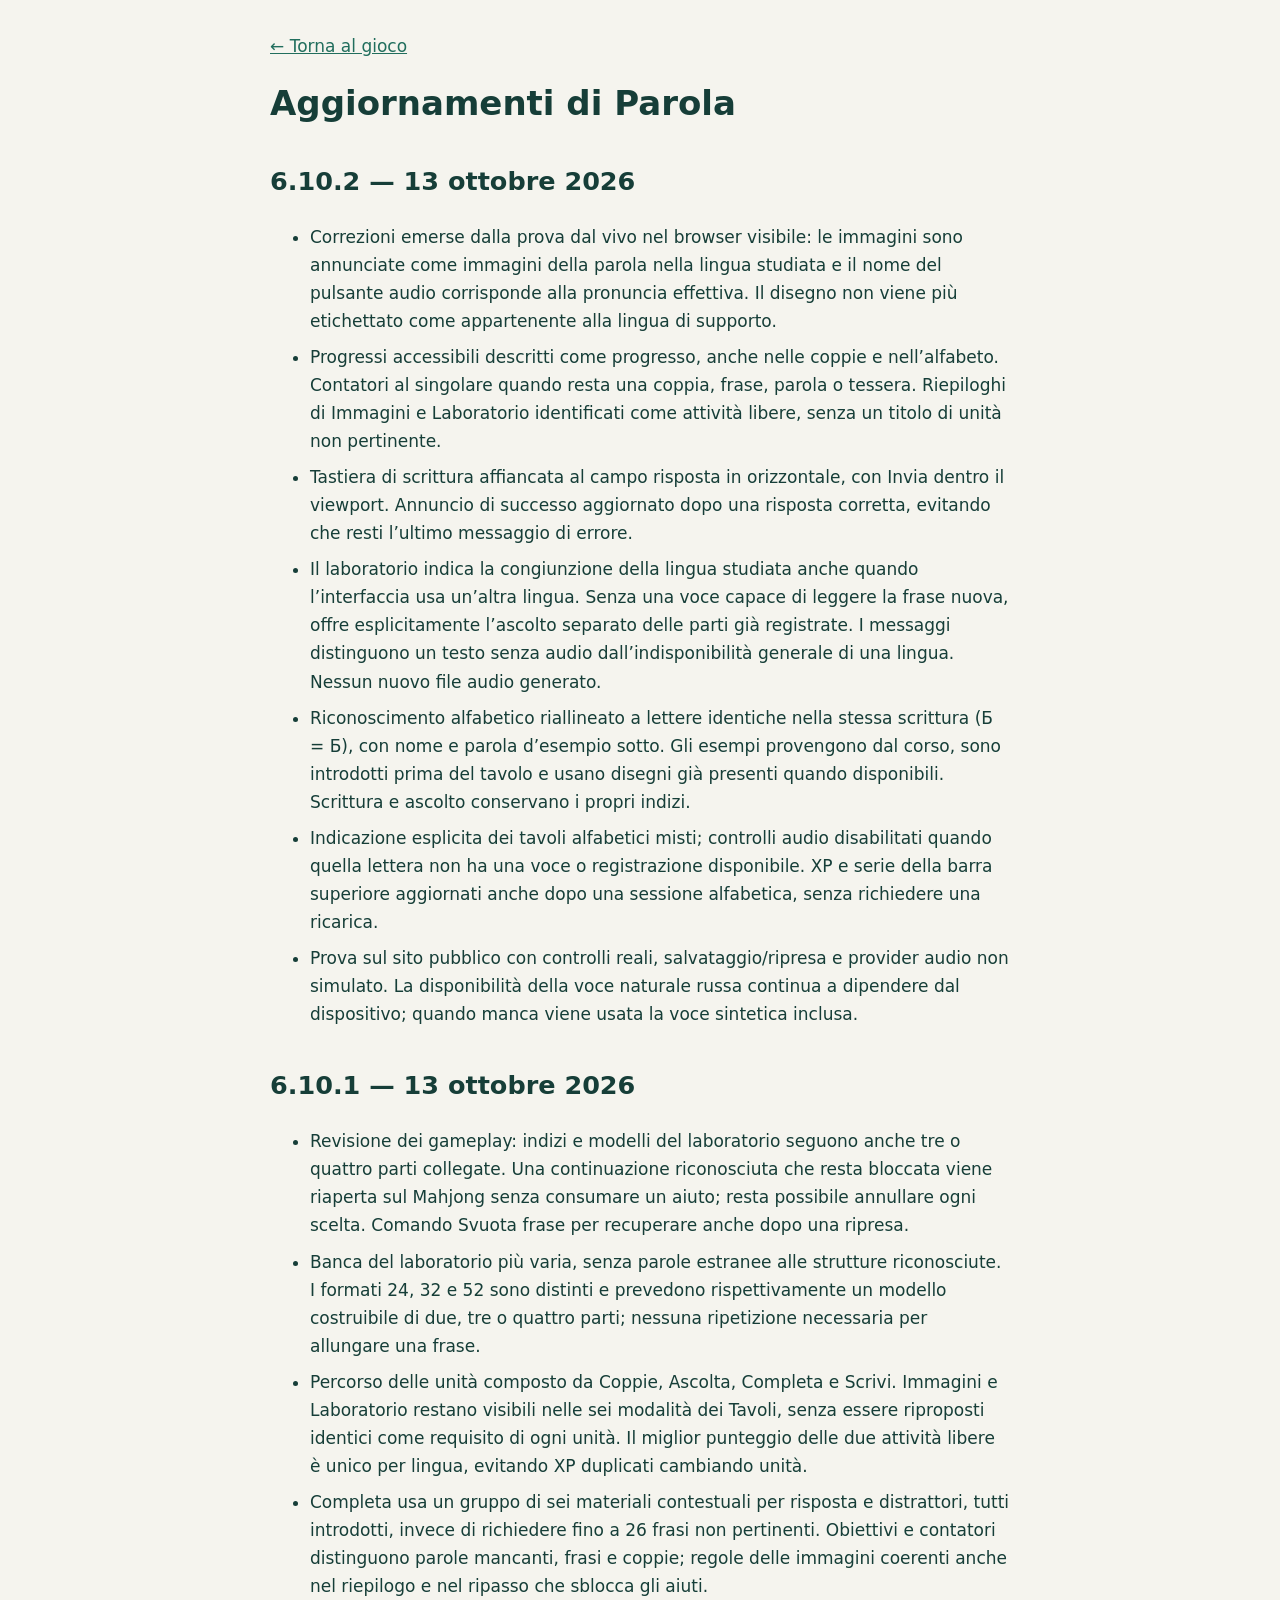
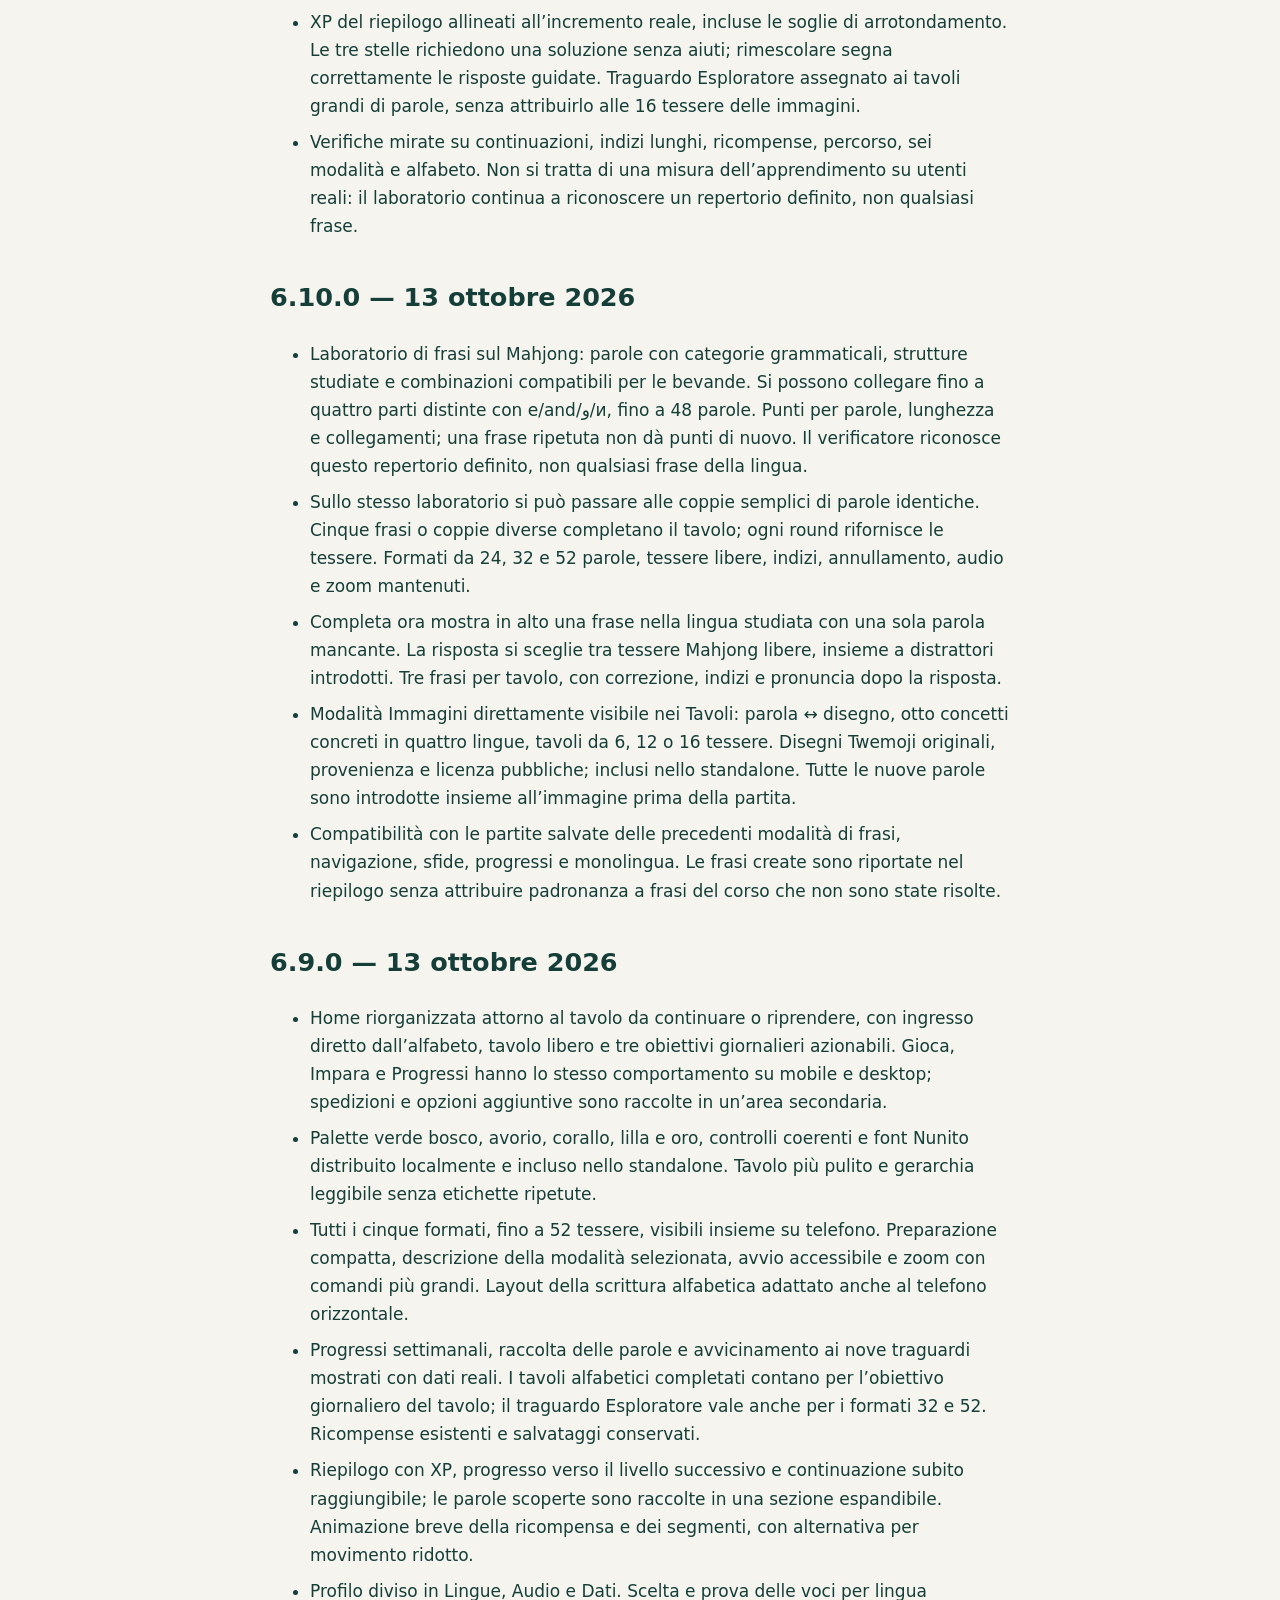
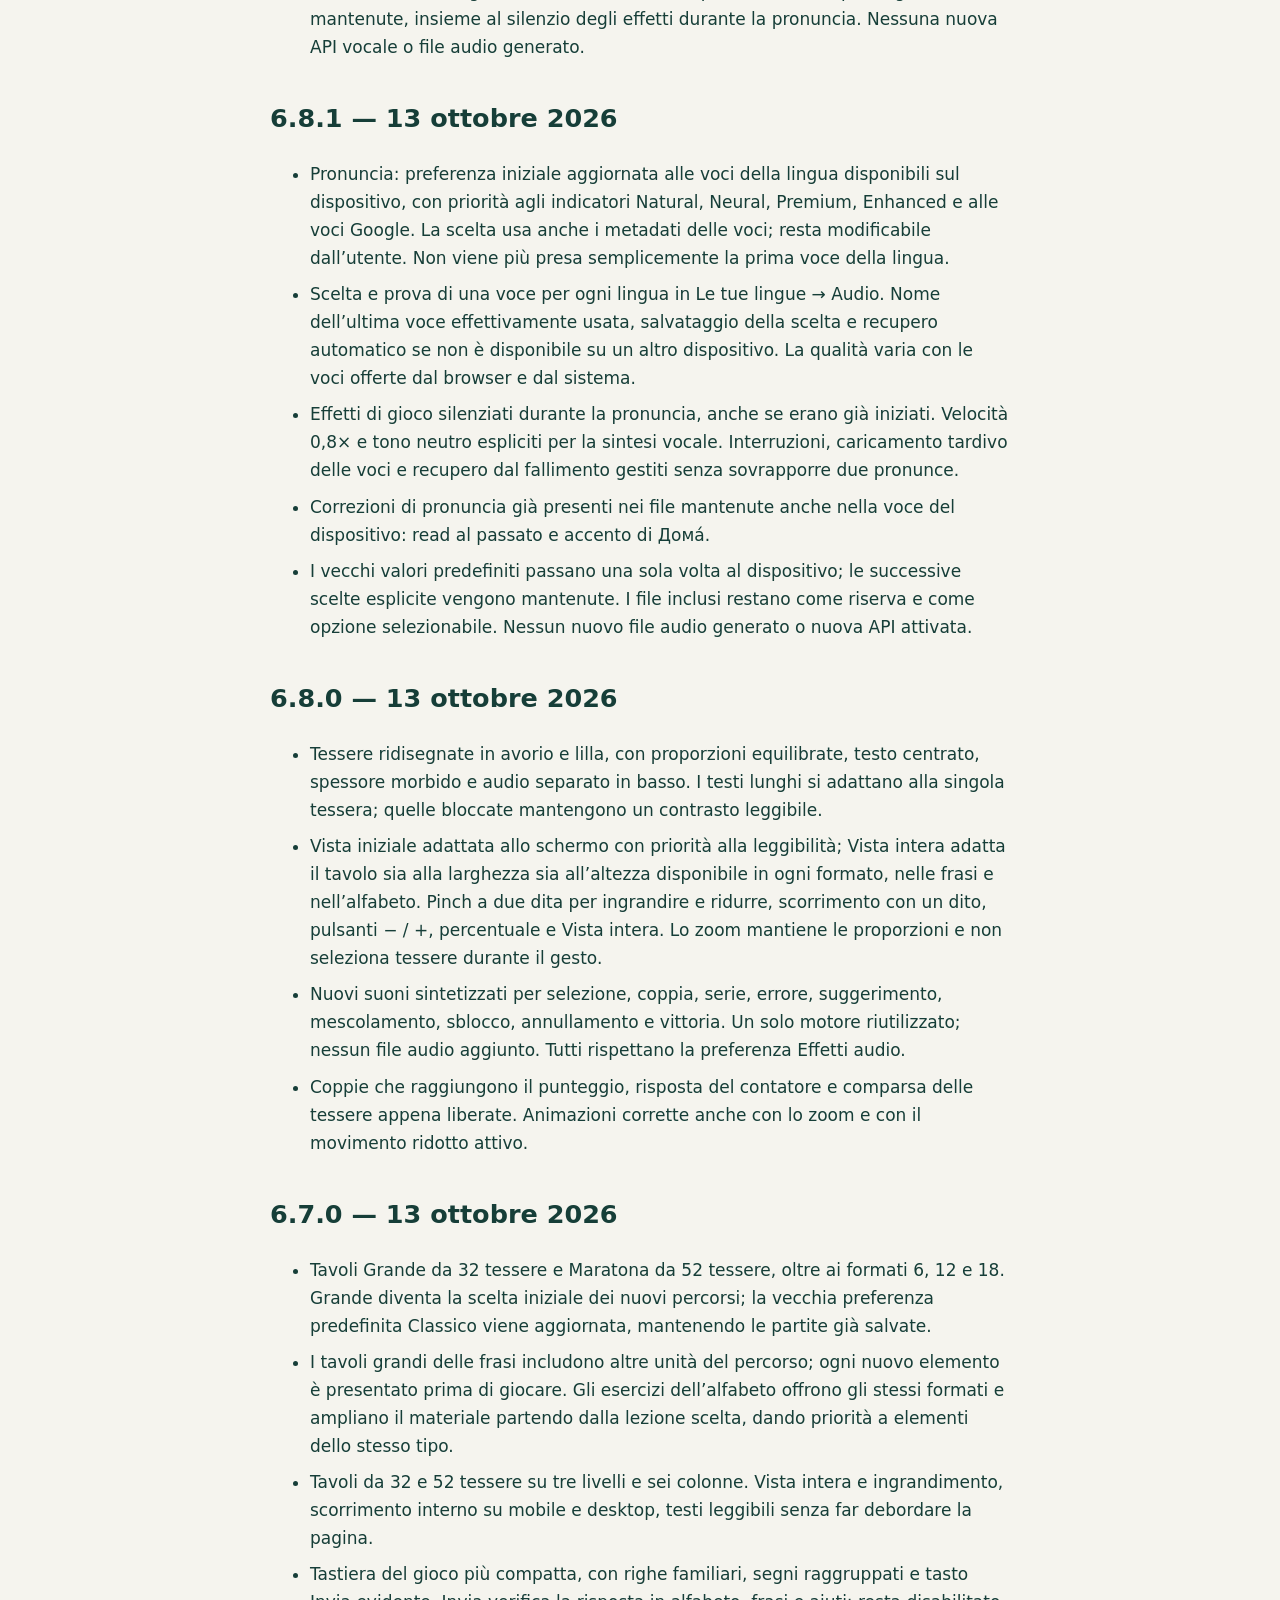
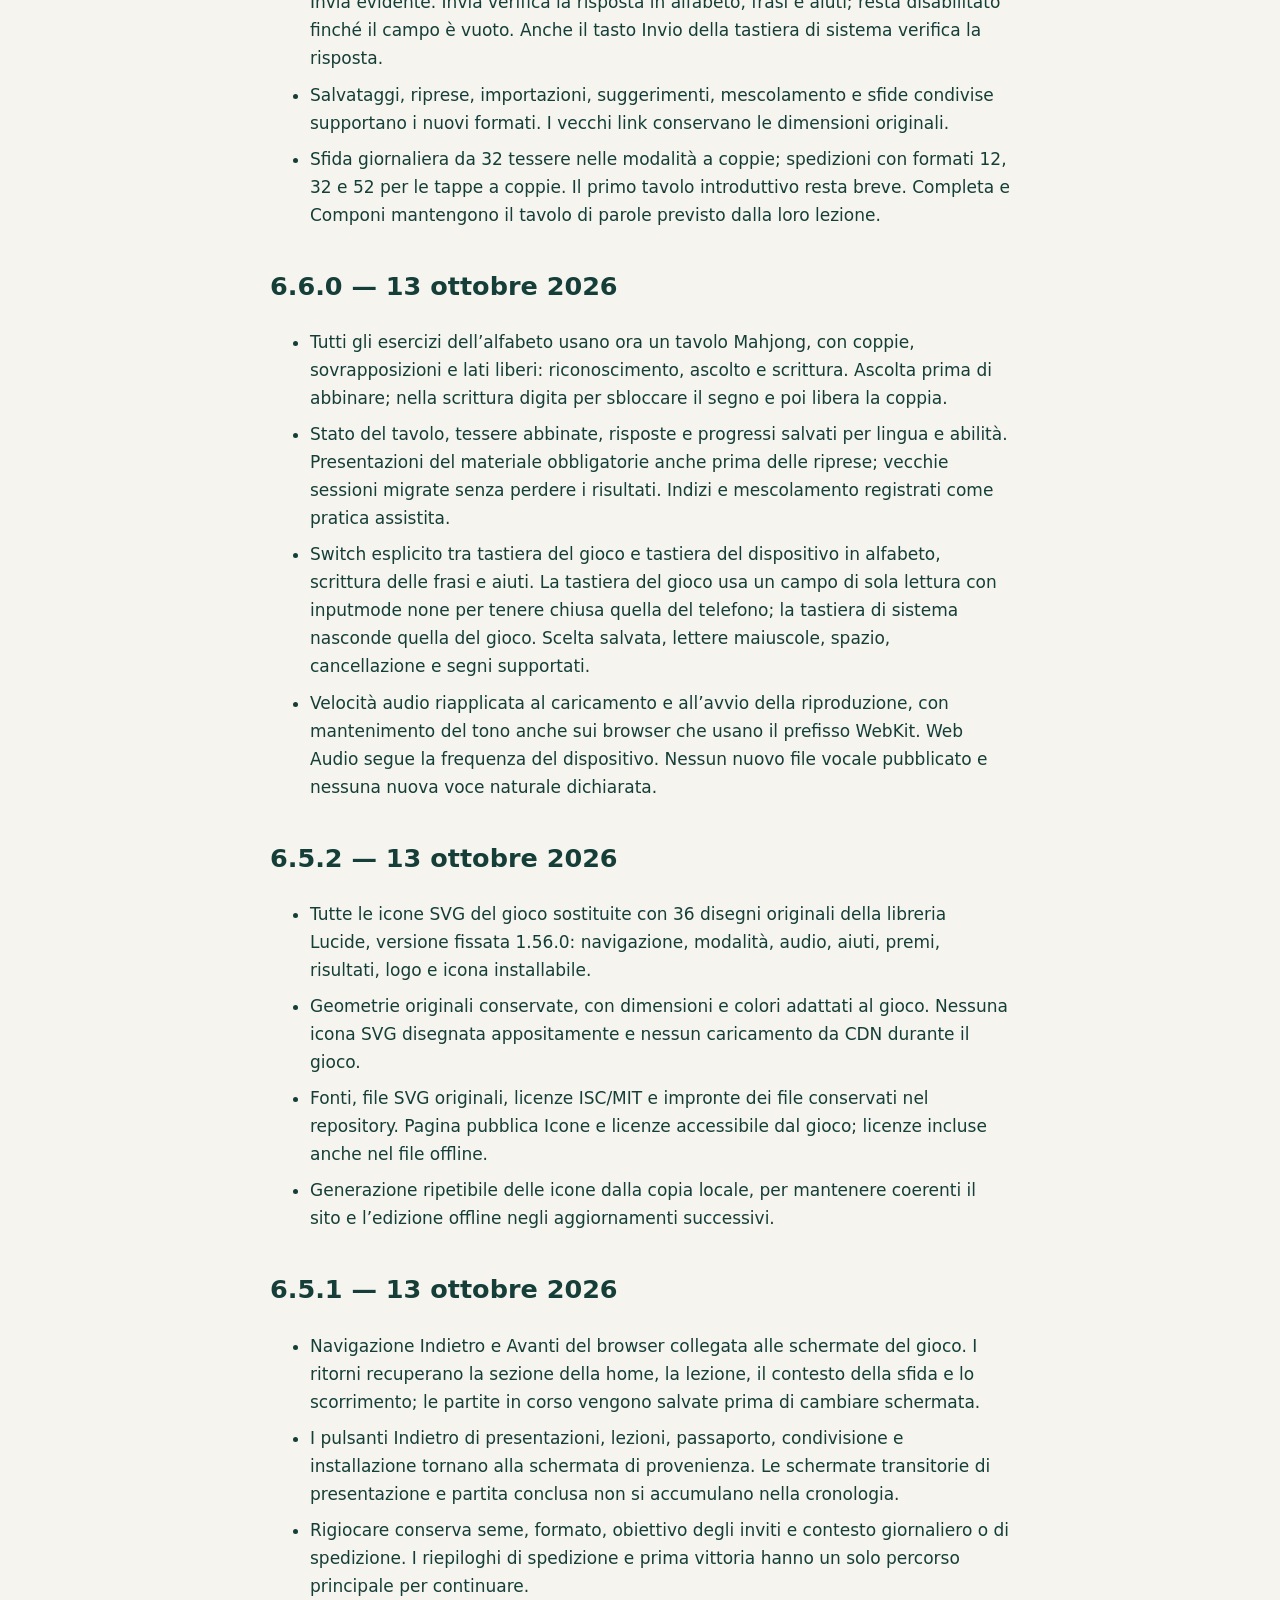
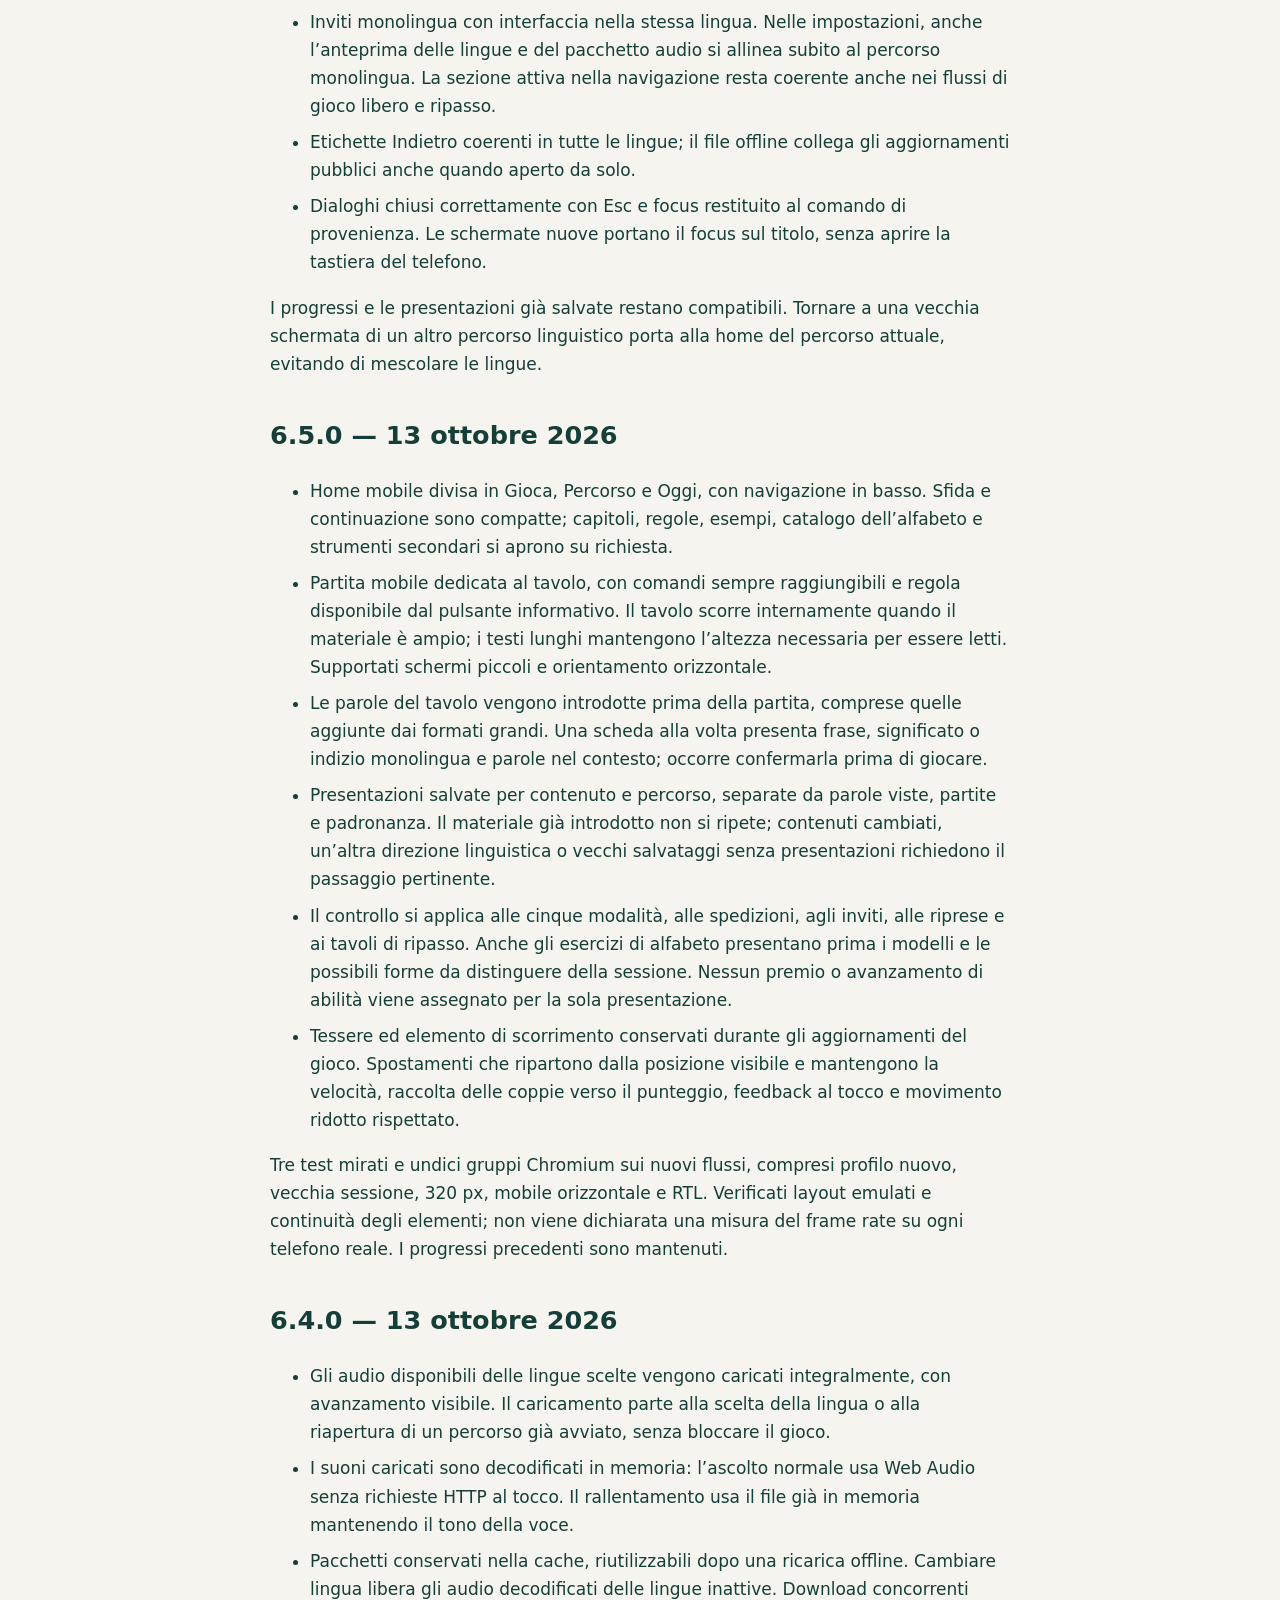
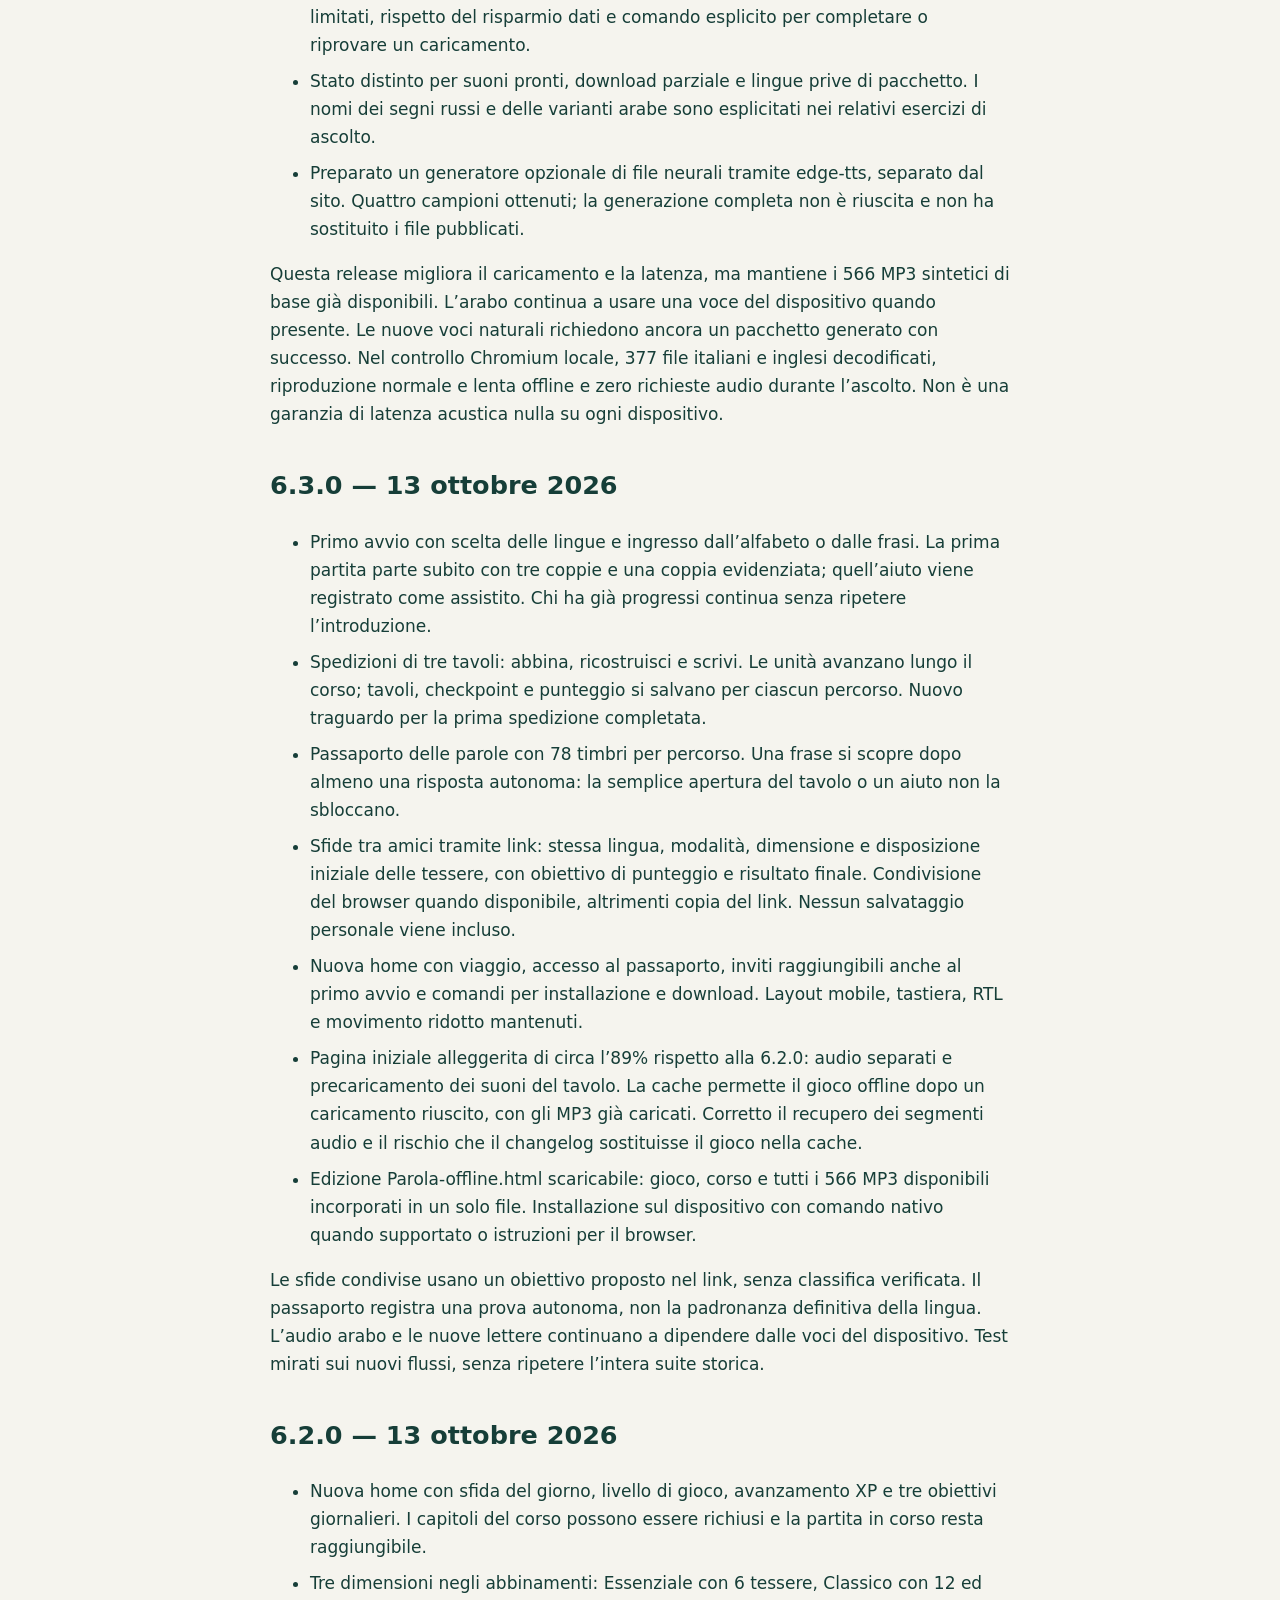
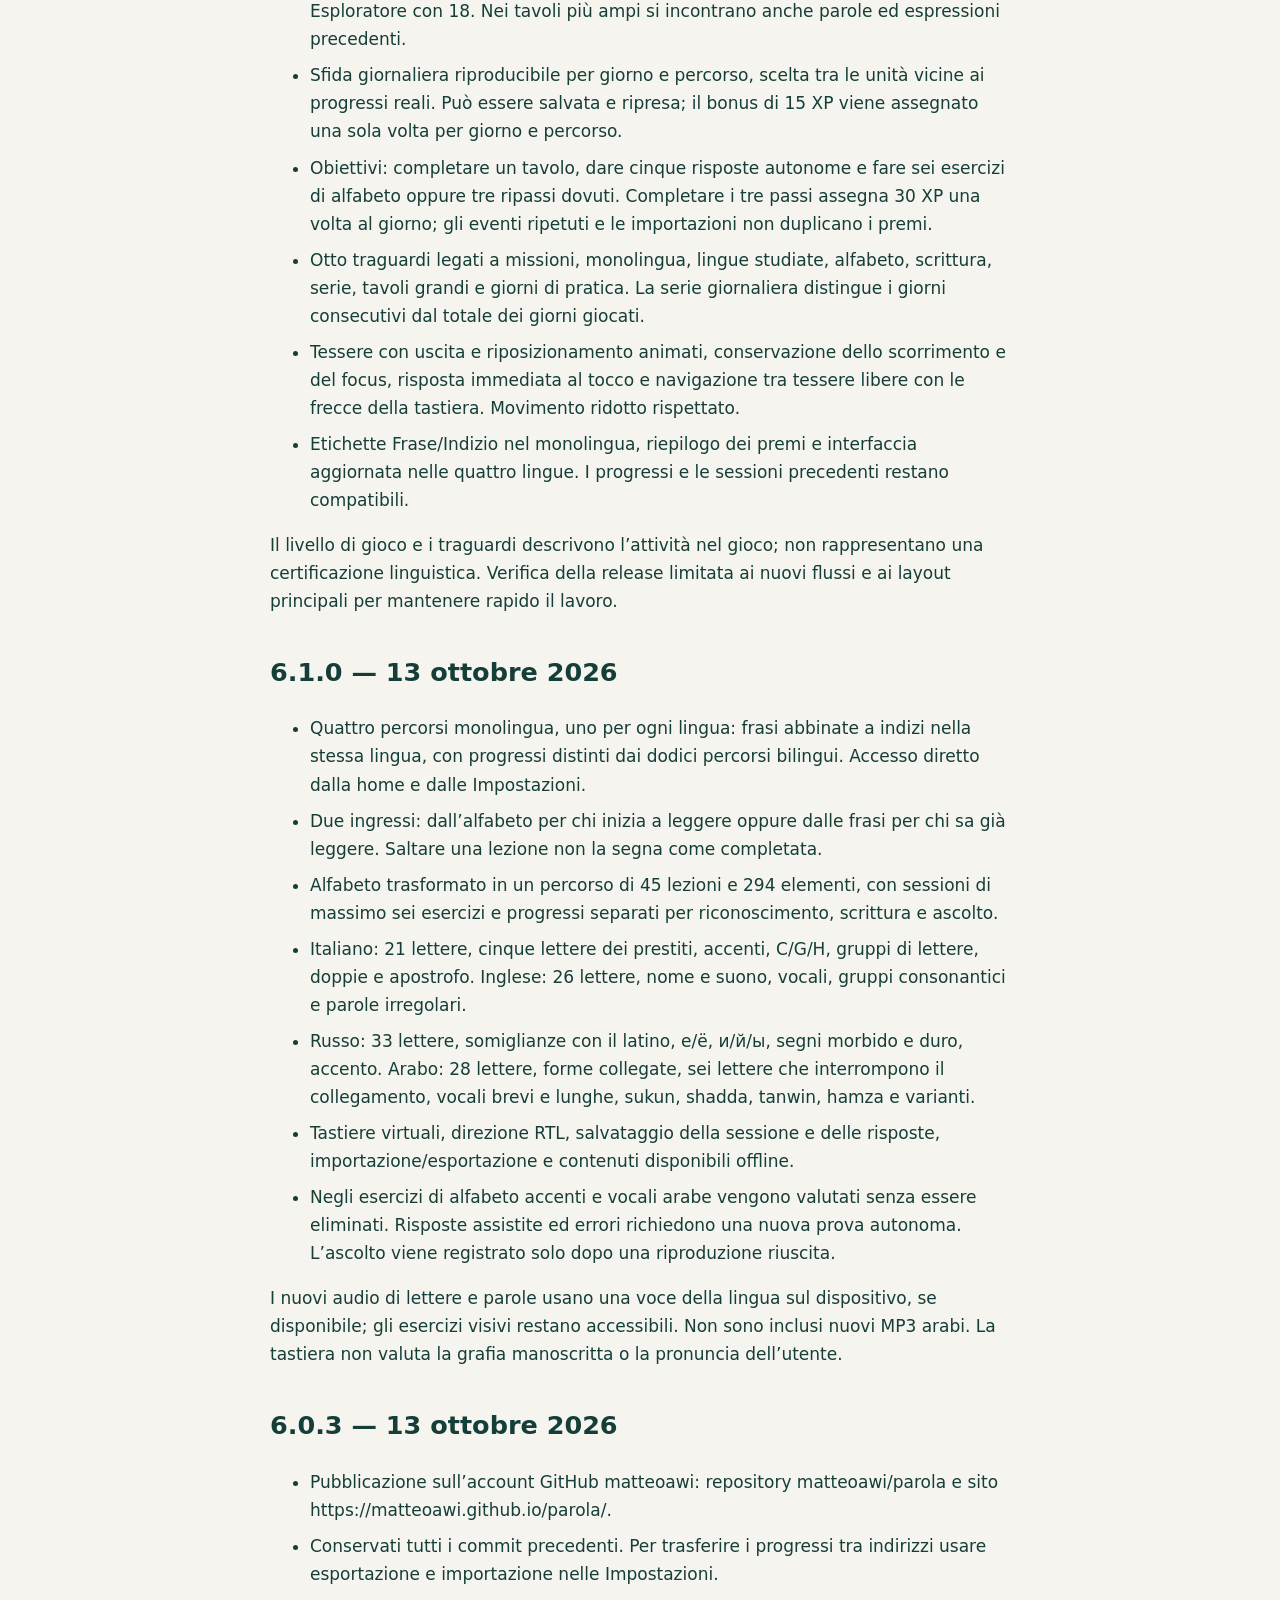
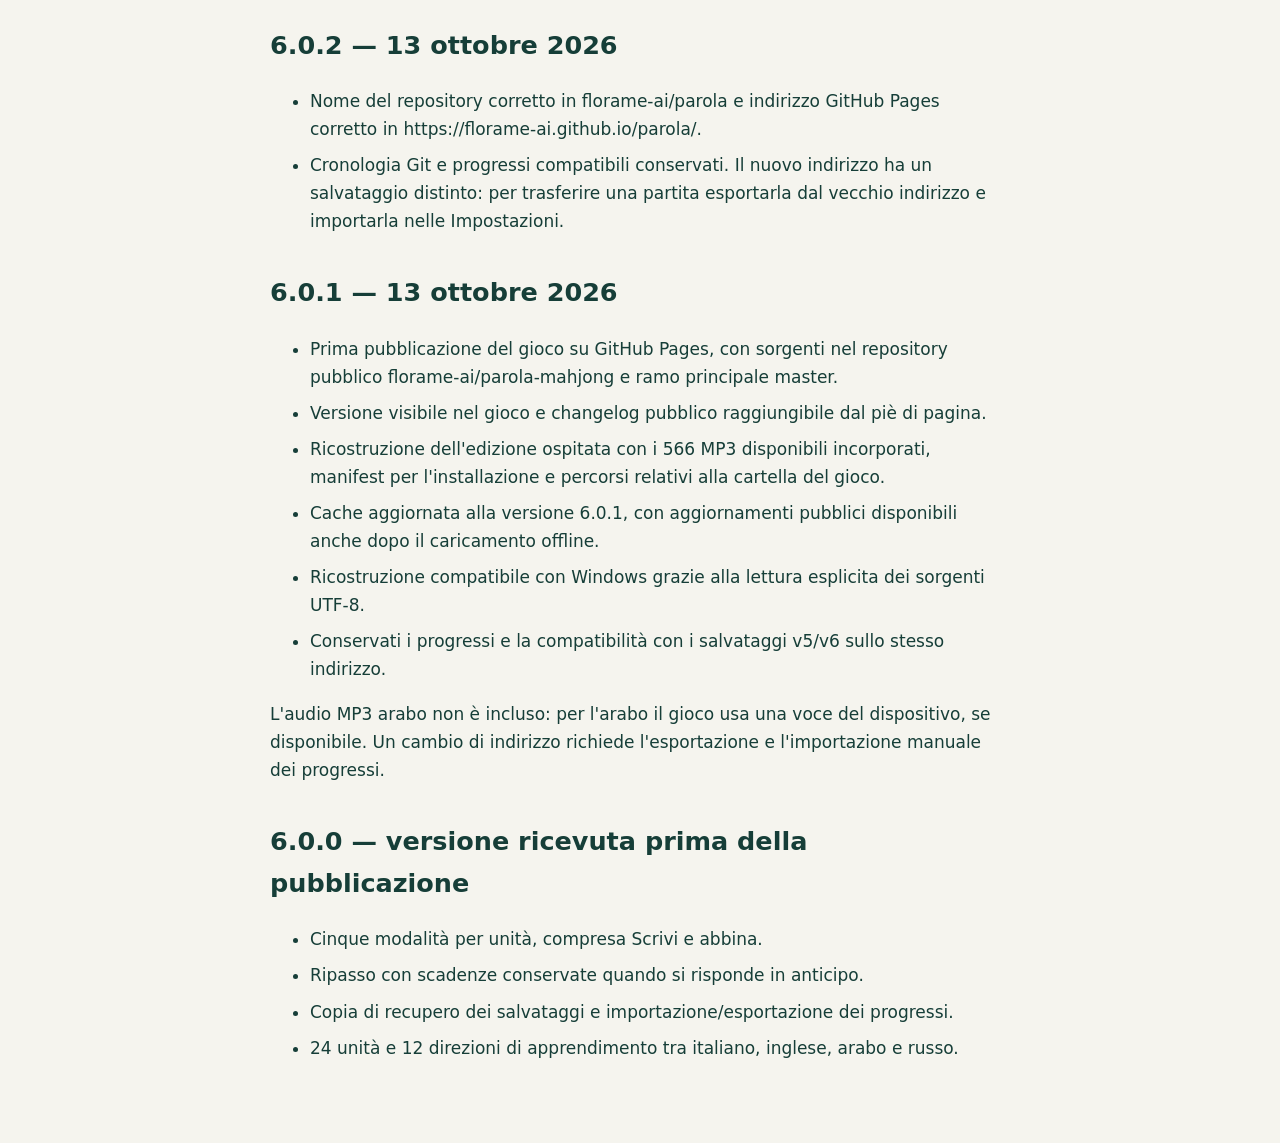
==== commit 2ec3f724: "Synchronize alphabet rewards and identify mixed tables and unavailable letter audio Close additional" ====
--- a/changelog.html
+++ b/changelog.html
@@ -1 +1 @@
-<!doctype html><html lang="it"><head><meta charset="utf-8"><meta name="viewport" content="width=device-width,initial-scale=1,viewport-fit=cover"><title>Aggiornamenti — Parola 6.10.2</title><meta name="application-version" content="6.10.2"><link rel="icon" href="./icon.svg"><style>body{margin:0;background:#f5f4ee;color:#163e38;font:17px/1.65 system-ui,sans-serif}main{max-width:740px;margin:0 auto;padding:32px 24px 64px}a{color:#216e5d}h1{line-height:1.2}h2{margin-top:36px}li{margin:8px 0}a:focus-visible{outline:3px solid #7461a4;outline-offset:4px}</style></head><body><main><a href="./">← Torna al gioco</a><h1>Aggiornamenti di Parola</h1><h2>6.10.2 — 13 ottobre 2026</h2><ul><li>Correzioni emerse dalla prova dal vivo nel browser visibile: le immagini sono annunciate come immagini della parola nella lingua studiata e il nome del pulsante audio corrisponde alla pronuncia effettiva. Il disegno non viene più etichettato come appartenente alla lingua di supporto.</li><li>Progressi accessibili descritti come progresso, anche nelle coppie e nell’alfabeto. Contatori al singolare quando resta una coppia, frase, parola o tessera. Riepiloghi di Immagini e Laboratorio identificati come attività libere, senza un titolo di unità non pertinente.</li><li>Tastiera di scrittura affiancata al campo risposta in orizzontale, con Invia dentro il viewport. Annuncio di successo aggiornato dopo una risposta corretta, evitando che resti l’ultimo messaggio di errore.</li><li>Il laboratorio indica la congiunzione della lingua studiata anche quando l’interfaccia usa un’altra lingua. Senza una voce capace di leggere la frase nuova, offre esplicitamente l’ascolto separato delle parti già registrate. I messaggi distinguono un testo senza audio dall’indisponibilità generale di una lingua. Nessun nuovo file audio generato.</li><li>Riconoscimento alfabetico riallineato a lettere identiche nella stessa scrittura (Б = Б), con nome e parola d’esempio sotto. Gli esempi provengono dal corso, sono introdotti prima del tavolo e usano disegni già presenti quando disponibili. Scrittura e ascolto conservano i propri indizi.</li><li>Prova sul sito pubblico con controlli reali, salvataggio/ripresa e provider audio non simulato. La disponibilità della voce naturale russa continua a dipendere dal dispositivo; quando manca viene usata la voce sintetica inclusa.</li></ul><h2>6.10.1 — 13 ottobre 2026</h2><ul><li>Revisione dei gameplay: indizi e modelli del laboratorio seguono anche tre o quattro parti collegate. Una continuazione riconosciuta che resta bloccata viene riaperta sul Mahjong senza consumare un aiuto; resta possibile annullare ogni scelta. Comando Svuota frase per recuperare anche dopo una ripresa.</li><li>Banca del laboratorio più varia, senza parole estranee alle strutture riconosciute. I formati 24, 32 e 52 sono distinti e prevedono rispettivamente un modello costruibile di due, tre o quattro parti; nessuna ripetizione necessaria per allungare una frase.</li><li>Percorso delle unità composto da Coppie, Ascolta, Completa e Scrivi. Immagini e Laboratorio restano visibili nelle sei modalità dei Tavoli, senza essere riproposti identici come requisito di ogni unità. Il miglior punteggio delle due attività libere è unico per lingua, evitando XP duplicati cambiando unità.</li><li>Completa usa un gruppo di sei materiali contestuali per risposta e distrattori, tutti introdotti, invece di richiedere fino a 26 frasi non pertinenti. Obiettivi e contatori distinguono parole mancanti, frasi e coppie; regole delle immagini coerenti anche nel riepilogo e nel ripasso che sblocca gli aiuti.</li><li>XP del riepilogo allineati all’incremento reale, incluse le soglie di arrotondamento. Le tre stelle richiedono una soluzione senza aiuti; rimescolare segna correttamente le risposte guidate. Traguardo Esploratore assegnato ai tavoli grandi di parole, senza attribuirlo alle 16 tessere delle immagini.</li><li>Verifiche mirate su continuazioni, indizi lunghi, ricompense, percorso, sei modalità e alfabeto. Non si tratta di una misura dell’apprendimento su utenti reali: il laboratorio continua a riconoscere un repertorio definito, non qualsiasi frase.</li></ul><h2>6.10.0 — 13 ottobre 2026</h2><ul><li>Laboratorio di frasi sul Mahjong: parole con categorie grammaticali, strutture studiate e combinazioni compatibili per le bevande. Si possono collegare fino a quattro parti distinte con e/and/و/и, fino a 48 parole. Punti per parole, lunghezza e collegamenti; una frase ripetuta non dà punti di nuovo. Il verificatore riconosce questo repertorio definito, non qualsiasi frase della lingua.</li><li>Sullo stesso laboratorio si può passare alle coppie semplici di parole identiche. Cinque frasi o coppie diverse completano il tavolo; ogni round rifornisce le tessere. Formati da 24, 32 e 52 parole, tessere libere, indizi, annullamento, audio e zoom mantenuti.</li><li>Completa ora mostra in alto una frase nella lingua studiata con una sola parola mancante. La risposta si sceglie tra tessere Mahjong libere, insieme a distrattori introdotti. Tre frasi per tavolo, con correzione, indizi e pronuncia dopo la risposta.</li><li>Modalità Immagini direttamente visibile nei Tavoli: parola ↔ disegno, otto concetti concreti in quattro lingue, tavoli da 6, 12 o 16 tessere. Disegni Twemoji originali, provenienza e licenza pubbliche; inclusi nello standalone. Tutte le nuove parole sono introdotte insieme all’immagine prima della partita.</li><li>Compatibilità con le partite salvate delle precedenti modalità di frasi, navigazione, sfide, progressi e monolingua. Le frasi create sono riportate nel riepilogo senza attribuire padronanza a frasi del corso che non sono state risolte.</li></ul><h2>6.9.0 — 13 ottobre 2026</h2><ul><li>Home riorganizzata attorno al tavolo da continuare o riprendere, con ingresso diretto dall’alfabeto, tavolo libero e tre obiettivi giornalieri azionabili. Gioca, Impara e Progressi hanno lo stesso comportamento su mobile e desktop; spedizioni e opzioni aggiuntive sono raccolte in un’area secondaria.</li><li>Palette verde bosco, avorio, corallo, lilla e oro, controlli coerenti e font Nunito distribuito localmente e incluso nello standalone. Tavolo più pulito e gerarchia leggibile senza etichette ripetute.</li><li>Tutti i cinque formati, fino a 52 tessere, visibili insieme su telefono. Preparazione compatta, descrizione della modalità selezionata, avvio accessibile e zoom con comandi più grandi. Layout della scrittura alfabetica adattato anche al telefono orizzontale.</li><li>Progressi settimanali, raccolta delle parole e avvicinamento ai nove traguardi mostrati con dati reali. I tavoli alfabetici completati contano per l’obiettivo giornaliero del tavolo; il traguardo Esploratore vale anche per i formati 32 e 52. Ricompense esistenti e salvataggi conservati.</li><li>Riepilogo con XP, progresso verso il livello successivo e continuazione subito raggiungibile; le parole scoperte sono raccolte in una sezione espandibile. Animazione breve della ricompensa e dei segmenti, con alternativa per movimento ridotto.</li><li>Profilo diviso in Lingue, Audio e Dati. Scelta e prova delle voci per lingua mantenute, insieme al silenzio degli effetti durante la pronuncia. Nessuna nuova API vocale o file audio generato.</li></ul><h2>6.8.1 — 13 ottobre 2026</h2><ul><li>Pronuncia: preferenza iniziale aggiornata alle voci della lingua disponibili sul dispositivo, con priorità agli indicatori Natural, Neural, Premium, Enhanced e alle voci Google. La scelta usa anche i metadati delle voci; resta modificabile dall’utente. Non viene più presa semplicemente la prima voce della lingua.</li><li>Scelta e prova di una voce per ogni lingua in Le tue lingue → Audio. Nome dell’ultima voce effettivamente usata, salvataggio della scelta e recupero automatico se non è disponibile su un altro dispositivo. La qualità varia con le voci offerte dal browser e dal sistema.</li><li>Effetti di gioco silenziati durante la pronuncia, anche se erano già iniziati. Velocità 0,8× e tono neutro espliciti per la sintesi vocale. Interruzioni, caricamento tardivo delle voci e recupero dal fallimento gestiti senza sovrapporre due pronunce.</li><li>Correzioni di pronuncia già presenti nei file mantenute anche nella voce del dispositivo: read al passato e accento di Дома́.</li><li>I vecchi valori predefiniti passano una sola volta al dispositivo; le successive scelte esplicite vengono mantenute. I file inclusi restano come riserva e come opzione selezionabile. Nessun nuovo file audio generato o nuova API attivata.</li></ul><h2>6.8.0 — 13 ottobre 2026</h2><ul><li>Tessere ridisegnate in avorio e lilla, con proporzioni equilibrate, testo centrato, spessore morbido e audio separato in basso. I testi lunghi si adattano alla singola tessera; quelle bloccate mantengono un contrasto leggibile.</li><li>Vista iniziale adattata allo schermo con priorità alla leggibilità; Vista intera adatta il tavolo sia alla larghezza sia all’altezza disponibile in ogni formato, nelle frasi e nell’alfabeto. Pinch a due dita per ingrandire e ridurre, scorrimento con un dito, pulsanti − / +, percentuale e Vista intera. Lo zoom mantiene le proporzioni e non seleziona tessere durante il gesto.</li><li>Nuovi suoni sintetizzati per selezione, coppia, serie, errore, suggerimento, mescolamento, sblocco, annullamento e vittoria. Un solo motore riutilizzato; nessun file audio aggiunto. Tutti rispettano la preferenza Effetti audio.</li><li>Coppie che raggiungono il punteggio, risposta del contatore e comparsa delle tessere appena liberate. Animazioni corrette anche con lo zoom e con il movimento ridotto attivo.</li></ul><h2>6.7.0 — 13 ottobre 2026</h2><ul><li>Tavoli Grande da 32 tessere e Maratona da 52 tessere, oltre ai formati 6, 12 e 18. Grande diventa la scelta iniziale dei nuovi percorsi; la vecchia preferenza predefinita Classico viene aggiornata, mantenendo le partite già salvate.</li><li>I tavoli grandi delle frasi includono altre unità del percorso; ogni nuovo elemento è presentato prima di giocare. Gli esercizi dell’alfabeto offrono gli stessi formati e ampliano il materiale partendo dalla lezione scelta, dando priorità a elementi dello stesso tipo.</li><li>Tavoli da 32 e 52 tessere su tre livelli e sei colonne. Vista intera e ingrandimento, scorrimento interno su mobile e desktop, testi leggibili senza far debordare la pagina.</li><li>Tastiera del gioco più compatta, con righe familiari, segni raggruppati e tasto Invia evidente. Invia verifica la risposta in alfabeto, frasi e aiuti; resta disabilitato finché il campo è vuoto. Anche il tasto Invio della tastiera di sistema verifica la risposta.</li><li>Salvataggi, riprese, importazioni, suggerimenti, mescolamento e sfide condivise supportano i nuovi formati. I vecchi link conservano le dimensioni originali.</li><li>Sfida giornaliera da 32 tessere nelle modalità a coppie; spedizioni con formati 12, 32 e 52 per le tappe a coppie. Il primo tavolo introduttivo resta breve. Completa e Componi mantengono il tavolo di parole previsto dalla loro lezione.</li></ul><h2>6.6.0 — 13 ottobre 2026</h2><ul><li>Tutti gli esercizi dell’alfabeto usano ora un tavolo Mahjong, con coppie, sovrapposizioni e lati liberi: riconoscimento, ascolto e scrittura. Ascolta prima di abbinare; nella scrittura digita per sbloccare il segno e poi libera la coppia.</li><li>Stato del tavolo, tessere abbinate, risposte e progressi salvati per lingua e abilità. Presentazioni del materiale obbligatorie anche prima delle riprese; vecchie sessioni migrate senza perdere i risultati. Indizi e mescolamento registrati come pratica assistita.</li><li>Switch esplicito tra tastiera del gioco e tastiera del dispositivo in alfabeto, scrittura delle frasi e aiuti. La tastiera del gioco usa un campo di sola lettura con inputmode none per tenere chiusa quella del telefono; la tastiera di sistema nasconde quella del gioco. Scelta salvata, lettere maiuscole, spazio, cancellazione e segni supportati.</li><li>Velocità audio riapplicata al caricamento e all’avvio della riproduzione, con mantenimento del tono anche sui browser che usano il prefisso WebKit. Web Audio segue la frequenza del dispositivo. Nessun nuovo file vocale pubblicato e nessuna nuova voce naturale dichiarata.</li></ul><h2>6.5.2 — 13 ottobre 2026</h2><ul><li>Tutte le icone SVG del gioco sostituite con 36 disegni originali della libreria Lucide, versione fissata 1.56.0: navigazione, modalità, audio, aiuti, premi, risultati, logo e icona installabile.</li><li>Geometrie originali conservate, con dimensioni e colori adattati al gioco. Nessuna icona SVG disegnata appositamente e nessun caricamento da CDN durante il gioco.</li><li>Fonti, file SVG originali, licenze ISC/MIT e impronte dei file conservati nel repository. Pagina pubblica Icone e licenze accessibile dal gioco; licenze incluse anche nel file offline.</li><li>Generazione ripetibile delle icone dalla copia locale, per mantenere coerenti il sito e l’edizione offline negli aggiornamenti successivi.</li></ul><h2>6.5.1 — 13 ottobre 2026</h2><ul><li>Navigazione Indietro e Avanti del browser collegata alle schermate del gioco. I ritorni recuperano la sezione della home, la lezione, il contesto della sfida e lo scorrimento; le partite in corso vengono salvate prima di cambiare schermata.</li><li>I pulsanti Indietro di presentazioni, lezioni, passaporto, condivisione e installazione tornano alla schermata di provenienza. Le schermate transitorie di presentazione e partita conclusa non si accumulano nella cronologia.</li><li>Rigiocare conserva seme, formato, obiettivo degli inviti e contesto giornaliero o di spedizione. I riepiloghi di spedizione e prima vittoria hanno un solo percorso principale per continuare.</li><li>Inviti monolingua con interfaccia nella stessa lingua. Nelle impostazioni, anche l’anteprima delle lingue e del pacchetto audio si allinea subito al percorso monolingua. La sezione attiva nella navigazione resta coerente anche nei flussi di gioco libero e ripasso.</li><li>Etichette Indietro coerenti in tutte le lingue; il file offline collega gli aggiornamenti pubblici anche quando aperto da solo.</li><li>Dialoghi chiusi correttamente con Esc e focus restituito al comando di provenienza. Le schermate nuove portano il focus sul titolo, senza aprire la tastiera del telefono.</li></ul><p>I progressi e le presentazioni già salvate restano compatibili. Tornare a una vecchia schermata di un altro percorso linguistico porta alla home del percorso attuale, evitando di mescolare le lingue.</p><h2>6.5.0 — 13 ottobre 2026</h2><ul><li>Home mobile divisa in Gioca, Percorso e Oggi, con navigazione in basso. Sfida e continuazione sono compatte; capitoli, regole, esempi, catalogo dell’alfabeto e strumenti secondari si aprono su richiesta.</li><li>Partita mobile dedicata al tavolo, con comandi sempre raggiungibili e regola disponibile dal pulsante informativo. Il tavolo scorre internamente quando il materiale è ampio; i testi lunghi mantengono l’altezza necessaria per essere letti. Supportati schermi piccoli e orientamento orizzontale.</li><li>Le parole del tavolo vengono introdotte prima della partita, comprese quelle aggiunte dai formati grandi. Una scheda alla volta presenta frase, significato o indizio monolingua e parole nel contesto; occorre confermarla prima di giocare.</li><li>Presentazioni salvate per contenuto e percorso, separate da parole viste, partite e padronanza. Il materiale già introdotto non si ripete; contenuti cambiati, un’altra direzione linguistica o vecchi salvataggi senza presentazioni richiedono il passaggio pertinente.</li><li>Il controllo si applica alle cinque modalità, alle spedizioni, agli inviti, alle riprese e ai tavoli di ripasso. Anche gli esercizi di alfabeto presentano prima i modelli e le possibili forme da distinguere della sessione. Nessun premio o avanzamento di abilità viene assegnato per la sola presentazione.</li><li>Tessere ed elemento di scorrimento conservati durante gli aggiornamenti del gioco. Spostamenti che ripartono dalla posizione visibile e mantengono la velocità, raccolta delle coppie verso il punteggio, feedback al tocco e movimento ridotto rispettato.</li></ul><p>Tre test mirati e undici gruppi Chromium sui nuovi flussi, compresi profilo nuovo, vecchia sessione, 320 px, mobile orizzontale e RTL. Verificati layout emulati e continuità degli elementi; non viene dichiarata una misura del frame rate su ogni telefono reale. I progressi precedenti sono mantenuti.</p><h2>6.4.0 — 13 ottobre 2026</h2><ul><li>Gli audio disponibili delle lingue scelte vengono caricati integralmente, con avanzamento visibile. Il caricamento parte alla scelta della lingua o alla riapertura di un percorso già avviato, senza bloccare il gioco.</li><li>I suoni caricati sono decodificati in memoria: l’ascolto normale usa Web Audio senza richieste HTTP al tocco. Il rallentamento usa il file già in memoria mantenendo il tono della voce.</li><li>Pacchetti conservati nella cache, riutilizzabili dopo una ricarica offline. Cambiare lingua libera gli audio decodificati delle lingue inattive. Download concorrenti limitati, rispetto del risparmio dati e comando esplicito per completare o riprovare un caricamento.</li><li>Stato distinto per suoni pronti, download parziale e lingue prive di pacchetto. I nomi dei segni russi e delle varianti arabe sono esplicitati nei relativi esercizi di ascolto.</li><li>Preparato un generatore opzionale di file neurali tramite edge-tts, separato dal sito. Quattro campioni ottenuti; la generazione completa non è riuscita e non ha sostituito i file pubblicati.</li></ul><p>Questa release migliora il caricamento e la latenza, ma mantiene i 566 MP3 sintetici di base già disponibili. L’arabo continua a usare una voce del dispositivo quando presente. Le nuove voci naturali richiedono ancora un pacchetto generato con successo. Nel controllo Chromium locale, 377 file italiani e inglesi decodificati, riproduzione normale e lenta offline e zero richieste audio durante l’ascolto. Non è una garanzia di latenza acustica nulla su ogni dispositivo.</p><h2>6.3.0 — 13 ottobre 2026</h2><ul><li>Primo avvio con scelta delle lingue e ingresso dall’alfabeto o dalle frasi. La prima partita parte subito con tre coppie e una coppia evidenziata; quell’aiuto viene registrato come assistito. Chi ha già progressi continua senza ripetere l’introduzione.</li><li>Spedizioni di tre tavoli: abbina, ricostruisci e scrivi. Le unità avanzano lungo il corso; tavoli, checkpoint e punteggio si salvano per ciascun percorso. Nuovo traguardo per la prima spedizione completata.</li><li>Passaporto delle parole con 78 timbri per percorso. Una frase si scopre dopo almeno una risposta autonoma: la semplice apertura del tavolo o un aiuto non la sbloccano.</li><li>Sfide tra amici tramite link: stessa lingua, modalità, dimensione e disposizione iniziale delle tessere, con obiettivo di punteggio e risultato finale. Condivisione del browser quando disponibile, altrimenti copia del link. Nessun salvataggio personale viene incluso.</li><li>Nuova home con viaggio, accesso al passaporto, inviti raggiungibili anche al primo avvio e comandi per installazione e download. Layout mobile, tastiera, RTL e movimento ridotto mantenuti.</li><li>Pagina iniziale alleggerita di circa l’89% rispetto alla 6.2.0: audio separati e precaricamento dei suoni del tavolo. La cache permette il gioco offline dopo un caricamento riuscito, con gli MP3 già caricati. Corretto il recupero dei segmenti audio e il rischio che il changelog sostituisse il gioco nella cache.</li><li>Edizione Parola-offline.html scaricabile: gioco, corso e tutti i 566 MP3 disponibili incorporati in un solo file. Installazione sul dispositivo con comando nativo quando supportato o istruzioni per il browser.</li></ul><p>Le sfide condivise usano un obiettivo proposto nel link, senza classifica verificata. Il passaporto registra una prova autonoma, non la padronanza definitiva della lingua. L’audio arabo e le nuove lettere continuano a dipendere dalle voci del dispositivo. Test mirati sui nuovi flussi, senza ripetere l’intera suite storica.</p><h2>6.2.0 — 13 ottobre 2026</h2><ul><li>Nuova home con sfida del giorno, livello di gioco, avanzamento XP e tre obiettivi giornalieri. I capitoli del corso possono essere richiusi e la partita in corso resta raggiungibile.</li><li>Tre dimensioni negli abbinamenti: Essenziale con 6 tessere, Classico con 12 ed Esploratore con 18. Nei tavoli più ampi si incontrano anche parole ed espressioni precedenti.</li><li>Sfida giornaliera riproducibile per giorno e percorso, scelta tra le unità vicine ai progressi reali. Può essere salvata e ripresa; il bonus di 15 XP viene assegnato una sola volta per giorno e percorso.</li><li>Obiettivi: completare un tavolo, dare cinque risposte autonome e fare sei esercizi di alfabeto oppure tre ripassi dovuti. Completare i tre passi assegna 30 XP una volta al giorno; gli eventi ripetuti e le importazioni non duplicano i premi.</li><li>Otto traguardi legati a missioni, monolingua, lingue studiate, alfabeto, scrittura, serie, tavoli grandi e giorni di pratica. La serie giornaliera distingue i giorni consecutivi dal totale dei giorni giocati.</li><li>Tessere con uscita e riposizionamento animati, conservazione dello scorrimento e del focus, risposta immediata al tocco e navigazione tra tessere libere con le frecce della tastiera. Movimento ridotto rispettato.</li><li>Etichette Frase/Indizio nel monolingua, riepilogo dei premi e interfaccia aggiornata nelle quattro lingue. I progressi e le sessioni precedenti restano compatibili.</li></ul><p>Il livello di gioco e i traguardi descrivono l’attività nel gioco; non rappresentano una certificazione linguistica. Verifica della release limitata ai nuovi flussi e ai layout principali per mantenere rapido il lavoro.</p><h2>6.1.0 — 13 ottobre 2026</h2><ul><li>Quattro percorsi monolingua, uno per ogni lingua: frasi abbinate a indizi nella stessa lingua, con progressi distinti dai dodici percorsi bilingui. Accesso diretto dalla home e dalle Impostazioni.</li><li>Due ingressi: dall’alfabeto per chi inizia a leggere oppure dalle frasi per chi sa già leggere. Saltare una lezione non la segna come completata.</li><li>Alfabeto trasformato in un percorso di 45 lezioni e 294 elementi, con sessioni di massimo sei esercizi e progressi separati per riconoscimento, scrittura e ascolto.</li><li>Italiano: 21 lettere, cinque lettere dei prestiti, accenti, C/G/H, gruppi di lettere, doppie e apostrofo. Inglese: 26 lettere, nome e suono, vocali, gruppi consonantici e parole irregolari.</li><li>Russo: 33 lettere, somiglianze con il latino, е/ё, и/й/ы, segni morbido e duro, accento. Arabo: 28 lettere, forme collegate, sei lettere che interrompono il collegamento, vocali brevi e lunghe, sukun, shadda, tanwin, hamza e varianti.</li><li>Tastiere virtuali, direzione RTL, salvataggio della sessione e delle risposte, importazione/esportazione e contenuti disponibili offline.</li><li>Negli esercizi di alfabeto accenti e vocali arabe vengono valutati senza essere eliminati. Risposte assistite ed errori richiedono una nuova prova autonoma. L’ascolto viene registrato solo dopo una riproduzione riuscita.</li></ul><p>I nuovi audio di lettere e parole usano una voce della lingua sul dispositivo, se disponibile; gli esercizi visivi restano accessibili. Non sono inclusi nuovi MP3 arabi. La tastiera non valuta la grafia manoscritta o la pronuncia dell’utente.</p><h2>6.0.3 — 13 ottobre 2026</h2><ul><li>Pubblicazione sull’account GitHub matteoawi: repository matteoawi/parola e sito https://matteoawi.github.io/parola/.</li><li>Conservati tutti i commit precedenti. Per trasferire i progressi tra indirizzi usare esportazione e importazione nelle Impostazioni.</li></ul><h2>6.0.2 — 13 ottobre 2026</h2><ul><li>Nome del repository corretto in florame-ai/parola e indirizzo GitHub Pages corretto in https://florame-ai.github.io/parola/.</li><li>Cronologia Git e progressi compatibili conservati. Il nuovo indirizzo ha un salvataggio distinto: per trasferire una partita esportarla dal vecchio indirizzo e importarla nelle Impostazioni.</li></ul><h2>6.0.1 — 13 ottobre 2026</h2><ul><li>Prima pubblicazione del gioco su GitHub Pages, con sorgenti nel repository pubblico florame-ai/parola-mahjong e ramo principale master.</li><li>Versione visibile nel gioco e changelog pubblico raggiungibile dal piè di pagina.</li><li>Ricostruzione dell&#x27;edizione ospitata con i 566 MP3 disponibili incorporati, manifest per l&#x27;installazione e percorsi relativi alla cartella del gioco.</li><li>Cache aggiornata alla versione 6.0.1, con aggiornamenti pubblici disponibili anche dopo il caricamento offline.</li><li>Ricostruzione compatibile con Windows grazie alla lettura esplicita dei sorgenti UTF-8.</li><li>Conservati i progressi e la compatibilità con i salvataggi v5/v6 sullo stesso indirizzo.</li></ul><p>L&#x27;audio MP3 arabo non è incluso: per l&#x27;arabo il gioco usa una voce del dispositivo, se disponibile. Un cambio di indirizzo richiede l&#x27;esportazione e l&#x27;importazione manuale dei progressi.</p><h2>6.0.0 — versione ricevuta prima della pubblicazione</h2><ul><li>Cinque modalità per unità, compresa Scrivi e abbina.</li><li>Ripasso con scadenze conservate quando si risponde in anticipo.</li><li>Copia di recupero dei salvataggi e importazione/esportazione dei progressi.</li><li>24 unità e 12 direzioni di apprendimento tra italiano, inglese, arabo e russo.</li></ul></main></body></html>+<!doctype html><html lang="it"><head><meta charset="utf-8"><meta name="viewport" content="width=device-width,initial-scale=1,viewport-fit=cover"><title>Aggiornamenti — Parola 6.10.2</title><meta name="application-version" content="6.10.2"><link rel="icon" href="./icon.svg"><style>body{margin:0;background:#f5f4ee;color:#163e38;font:17px/1.65 system-ui,sans-serif}main{max-width:740px;margin:0 auto;padding:32px 24px 64px}a{color:#216e5d}h1{line-height:1.2}h2{margin-top:36px}li{margin:8px 0}a:focus-visible{outline:3px solid #7461a4;outline-offset:4px}</style></head><body><main><a href="./">← Torna al gioco</a><h1>Aggiornamenti di Parola</h1><h2>6.10.2 — 13 ottobre 2026</h2><ul><li>Correzioni emerse dalla prova dal vivo nel browser visibile: le immagini sono annunciate come immagini della parola nella lingua studiata e il nome del pulsante audio corrisponde alla pronuncia effettiva. Il disegno non viene più etichettato come appartenente alla lingua di supporto.</li><li>Progressi accessibili descritti come progresso, anche nelle coppie e nell’alfabeto. Contatori al singolare quando resta una coppia, frase, parola o tessera. Riepiloghi di Immagini e Laboratorio identificati come attività libere, senza un titolo di unità non pertinente.</li><li>Tastiera di scrittura affiancata al campo risposta in orizzontale, con Invia dentro il viewport. Annuncio di successo aggiornato dopo una risposta corretta, evitando che resti l’ultimo messaggio di errore.</li><li>Il laboratorio indica la congiunzione della lingua studiata anche quando l’interfaccia usa un’altra lingua. Senza una voce capace di leggere la frase nuova, offre esplicitamente l’ascolto separato delle parti già registrate. I messaggi distinguono un testo senza audio dall’indisponibilità generale di una lingua. Nessun nuovo file audio generato.</li><li>Riconoscimento alfabetico riallineato a lettere identiche nella stessa scrittura (Б = Б), con nome e parola d’esempio sotto. Gli esempi provengono dal corso, sono introdotti prima del tavolo e usano disegni già presenti quando disponibili. Scrittura e ascolto conservano i propri indizi.</li><li>Indicazione esplicita dei tavoli alfabetici misti; controlli audio disabilitati quando quella lettera non ha una voce o registrazione disponibile. XP e serie della barra superiore aggiornati anche dopo una sessione alfabetica, senza richiedere una ricarica.</li><li>Prova sul sito pubblico con controlli reali, salvataggio/ripresa e provider audio non simulato. La disponibilità della voce naturale russa continua a dipendere dal dispositivo; quando manca viene usata la voce sintetica inclusa.</li></ul><h2>6.10.1 — 13 ottobre 2026</h2><ul><li>Revisione dei gameplay: indizi e modelli del laboratorio seguono anche tre o quattro parti collegate. Una continuazione riconosciuta che resta bloccata viene riaperta sul Mahjong senza consumare un aiuto; resta possibile annullare ogni scelta. Comando Svuota frase per recuperare anche dopo una ripresa.</li><li>Banca del laboratorio più varia, senza parole estranee alle strutture riconosciute. I formati 24, 32 e 52 sono distinti e prevedono rispettivamente un modello costruibile di due, tre o quattro parti; nessuna ripetizione necessaria per allungare una frase.</li><li>Percorso delle unità composto da Coppie, Ascolta, Completa e Scrivi. Immagini e Laboratorio restano visibili nelle sei modalità dei Tavoli, senza essere riproposti identici come requisito di ogni unità. Il miglior punteggio delle due attività libere è unico per lingua, evitando XP duplicati cambiando unità.</li><li>Completa usa un gruppo di sei materiali contestuali per risposta e distrattori, tutti introdotti, invece di richiedere fino a 26 frasi non pertinenti. Obiettivi e contatori distinguono parole mancanti, frasi e coppie; regole delle immagini coerenti anche nel riepilogo e nel ripasso che sblocca gli aiuti.</li><li>XP del riepilogo allineati all’incremento reale, incluse le soglie di arrotondamento. Le tre stelle richiedono una soluzione senza aiuti; rimescolare segna correttamente le risposte guidate. Traguardo Esploratore assegnato ai tavoli grandi di parole, senza attribuirlo alle 16 tessere delle immagini.</li><li>Verifiche mirate su continuazioni, indizi lunghi, ricompense, percorso, sei modalità e alfabeto. Non si tratta di una misura dell’apprendimento su utenti reali: il laboratorio continua a riconoscere un repertorio definito, non qualsiasi frase.</li></ul><h2>6.10.0 — 13 ottobre 2026</h2><ul><li>Laboratorio di frasi sul Mahjong: parole con categorie grammaticali, strutture studiate e combinazioni compatibili per le bevande. Si possono collegare fino a quattro parti distinte con e/and/و/и, fino a 48 parole. Punti per parole, lunghezza e collegamenti; una frase ripetuta non dà punti di nuovo. Il verificatore riconosce questo repertorio definito, non qualsiasi frase della lingua.</li><li>Sullo stesso laboratorio si può passare alle coppie semplici di parole identiche. Cinque frasi o coppie diverse completano il tavolo; ogni round rifornisce le tessere. Formati da 24, 32 e 52 parole, tessere libere, indizi, annullamento, audio e zoom mantenuti.</li><li>Completa ora mostra in alto una frase nella lingua studiata con una sola parola mancante. La risposta si sceglie tra tessere Mahjong libere, insieme a distrattori introdotti. Tre frasi per tavolo, con correzione, indizi e pronuncia dopo la risposta.</li><li>Modalità Immagini direttamente visibile nei Tavoli: parola ↔ disegno, otto concetti concreti in quattro lingue, tavoli da 6, 12 o 16 tessere. Disegni Twemoji originali, provenienza e licenza pubbliche; inclusi nello standalone. Tutte le nuove parole sono introdotte insieme all’immagine prima della partita.</li><li>Compatibilità con le partite salvate delle precedenti modalità di frasi, navigazione, sfide, progressi e monolingua. Le frasi create sono riportate nel riepilogo senza attribuire padronanza a frasi del corso che non sono state risolte.</li></ul><h2>6.9.0 — 13 ottobre 2026</h2><ul><li>Home riorganizzata attorno al tavolo da continuare o riprendere, con ingresso diretto dall’alfabeto, tavolo libero e tre obiettivi giornalieri azionabili. Gioca, Impara e Progressi hanno lo stesso comportamento su mobile e desktop; spedizioni e opzioni aggiuntive sono raccolte in un’area secondaria.</li><li>Palette verde bosco, avorio, corallo, lilla e oro, controlli coerenti e font Nunito distribuito localmente e incluso nello standalone. Tavolo più pulito e gerarchia leggibile senza etichette ripetute.</li><li>Tutti i cinque formati, fino a 52 tessere, visibili insieme su telefono. Preparazione compatta, descrizione della modalità selezionata, avvio accessibile e zoom con comandi più grandi. Layout della scrittura alfabetica adattato anche al telefono orizzontale.</li><li>Progressi settimanali, raccolta delle parole e avvicinamento ai nove traguardi mostrati con dati reali. I tavoli alfabetici completati contano per l’obiettivo giornaliero del tavolo; il traguardo Esploratore vale anche per i formati 32 e 52. Ricompense esistenti e salvataggi conservati.</li><li>Riepilogo con XP, progresso verso il livello successivo e continuazione subito raggiungibile; le parole scoperte sono raccolte in una sezione espandibile. Animazione breve della ricompensa e dei segmenti, con alternativa per movimento ridotto.</li><li>Profilo diviso in Lingue, Audio e Dati. Scelta e prova delle voci per lingua mantenute, insieme al silenzio degli effetti durante la pronuncia. Nessuna nuova API vocale o file audio generato.</li></ul><h2>6.8.1 — 13 ottobre 2026</h2><ul><li>Pronuncia: preferenza iniziale aggiornata alle voci della lingua disponibili sul dispositivo, con priorità agli indicatori Natural, Neural, Premium, Enhanced e alle voci Google. La scelta usa anche i metadati delle voci; resta modificabile dall’utente. Non viene più presa semplicemente la prima voce della lingua.</li><li>Scelta e prova di una voce per ogni lingua in Le tue lingue → Audio. Nome dell’ultima voce effettivamente usata, salvataggio della scelta e recupero automatico se non è disponibile su un altro dispositivo. La qualità varia con le voci offerte dal browser e dal sistema.</li><li>Effetti di gioco silenziati durante la pronuncia, anche se erano già iniziati. Velocità 0,8× e tono neutro espliciti per la sintesi vocale. Interruzioni, caricamento tardivo delle voci e recupero dal fallimento gestiti senza sovrapporre due pronunce.</li><li>Correzioni di pronuncia già presenti nei file mantenute anche nella voce del dispositivo: read al passato e accento di Дома́.</li><li>I vecchi valori predefiniti passano una sola volta al dispositivo; le successive scelte esplicite vengono mantenute. I file inclusi restano come riserva e come opzione selezionabile. Nessun nuovo file audio generato o nuova API attivata.</li></ul><h2>6.8.0 — 13 ottobre 2026</h2><ul><li>Tessere ridisegnate in avorio e lilla, con proporzioni equilibrate, testo centrato, spessore morbido e audio separato in basso. I testi lunghi si adattano alla singola tessera; quelle bloccate mantengono un contrasto leggibile.</li><li>Vista iniziale adattata allo schermo con priorità alla leggibilità; Vista intera adatta il tavolo sia alla larghezza sia all’altezza disponibile in ogni formato, nelle frasi e nell’alfabeto. Pinch a due dita per ingrandire e ridurre, scorrimento con un dito, pulsanti − / +, percentuale e Vista intera. Lo zoom mantiene le proporzioni e non seleziona tessere durante il gesto.</li><li>Nuovi suoni sintetizzati per selezione, coppia, serie, errore, suggerimento, mescolamento, sblocco, annullamento e vittoria. Un solo motore riutilizzato; nessun file audio aggiunto. Tutti rispettano la preferenza Effetti audio.</li><li>Coppie che raggiungono il punteggio, risposta del contatore e comparsa delle tessere appena liberate. Animazioni corrette anche con lo zoom e con il movimento ridotto attivo.</li></ul><h2>6.7.0 — 13 ottobre 2026</h2><ul><li>Tavoli Grande da 32 tessere e Maratona da 52 tessere, oltre ai formati 6, 12 e 18. Grande diventa la scelta iniziale dei nuovi percorsi; la vecchia preferenza predefinita Classico viene aggiornata, mantenendo le partite già salvate.</li><li>I tavoli grandi delle frasi includono altre unità del percorso; ogni nuovo elemento è presentato prima di giocare. Gli esercizi dell’alfabeto offrono gli stessi formati e ampliano il materiale partendo dalla lezione scelta, dando priorità a elementi dello stesso tipo.</li><li>Tavoli da 32 e 52 tessere su tre livelli e sei colonne. Vista intera e ingrandimento, scorrimento interno su mobile e desktop, testi leggibili senza far debordare la pagina.</li><li>Tastiera del gioco più compatta, con righe familiari, segni raggruppati e tasto Invia evidente. Invia verifica la risposta in alfabeto, frasi e aiuti; resta disabilitato finché il campo è vuoto. Anche il tasto Invio della tastiera di sistema verifica la risposta.</li><li>Salvataggi, riprese, importazioni, suggerimenti, mescolamento e sfide condivise supportano i nuovi formati. I vecchi link conservano le dimensioni originali.</li><li>Sfida giornaliera da 32 tessere nelle modalità a coppie; spedizioni con formati 12, 32 e 52 per le tappe a coppie. Il primo tavolo introduttivo resta breve. Completa e Componi mantengono il tavolo di parole previsto dalla loro lezione.</li></ul><h2>6.6.0 — 13 ottobre 2026</h2><ul><li>Tutti gli esercizi dell’alfabeto usano ora un tavolo Mahjong, con coppie, sovrapposizioni e lati liberi: riconoscimento, ascolto e scrittura. Ascolta prima di abbinare; nella scrittura digita per sbloccare il segno e poi libera la coppia.</li><li>Stato del tavolo, tessere abbinate, risposte e progressi salvati per lingua e abilità. Presentazioni del materiale obbligatorie anche prima delle riprese; vecchie sessioni migrate senza perdere i risultati. Indizi e mescolamento registrati come pratica assistita.</li><li>Switch esplicito tra tastiera del gioco e tastiera del dispositivo in alfabeto, scrittura delle frasi e aiuti. La tastiera del gioco usa un campo di sola lettura con inputmode none per tenere chiusa quella del telefono; la tastiera di sistema nasconde quella del gioco. Scelta salvata, lettere maiuscole, spazio, cancellazione e segni supportati.</li><li>Velocità audio riapplicata al caricamento e all’avvio della riproduzione, con mantenimento del tono anche sui browser che usano il prefisso WebKit. Web Audio segue la frequenza del dispositivo. Nessun nuovo file vocale pubblicato e nessuna nuova voce naturale dichiarata.</li></ul><h2>6.5.2 — 13 ottobre 2026</h2><ul><li>Tutte le icone SVG del gioco sostituite con 36 disegni originali della libreria Lucide, versione fissata 1.56.0: navigazione, modalità, audio, aiuti, premi, risultati, logo e icona installabile.</li><li>Geometrie originali conservate, con dimensioni e colori adattati al gioco. Nessuna icona SVG disegnata appositamente e nessun caricamento da CDN durante il gioco.</li><li>Fonti, file SVG originali, licenze ISC/MIT e impronte dei file conservati nel repository. Pagina pubblica Icone e licenze accessibile dal gioco; licenze incluse anche nel file offline.</li><li>Generazione ripetibile delle icone dalla copia locale, per mantenere coerenti il sito e l’edizione offline negli aggiornamenti successivi.</li></ul><h2>6.5.1 — 13 ottobre 2026</h2><ul><li>Navigazione Indietro e Avanti del browser collegata alle schermate del gioco. I ritorni recuperano la sezione della home, la lezione, il contesto della sfida e lo scorrimento; le partite in corso vengono salvate prima di cambiare schermata.</li><li>I pulsanti Indietro di presentazioni, lezioni, passaporto, condivisione e installazione tornano alla schermata di provenienza. Le schermate transitorie di presentazione e partita conclusa non si accumulano nella cronologia.</li><li>Rigiocare conserva seme, formato, obiettivo degli inviti e contesto giornaliero o di spedizione. I riepiloghi di spedizione e prima vittoria hanno un solo percorso principale per continuare.</li><li>Inviti monolingua con interfaccia nella stessa lingua. Nelle impostazioni, anche l’anteprima delle lingue e del pacchetto audio si allinea subito al percorso monolingua. La sezione attiva nella navigazione resta coerente anche nei flussi di gioco libero e ripasso.</li><li>Etichette Indietro coerenti in tutte le lingue; il file offline collega gli aggiornamenti pubblici anche quando aperto da solo.</li><li>Dialoghi chiusi correttamente con Esc e focus restituito al comando di provenienza. Le schermate nuove portano il focus sul titolo, senza aprire la tastiera del telefono.</li></ul><p>I progressi e le presentazioni già salvate restano compatibili. Tornare a una vecchia schermata di un altro percorso linguistico porta alla home del percorso attuale, evitando di mescolare le lingue.</p><h2>6.5.0 — 13 ottobre 2026</h2><ul><li>Home mobile divisa in Gioca, Percorso e Oggi, con navigazione in basso. Sfida e continuazione sono compatte; capitoli, regole, esempi, catalogo dell’alfabeto e strumenti secondari si aprono su richiesta.</li><li>Partita mobile dedicata al tavolo, con comandi sempre raggiungibili e regola disponibile dal pulsante informativo. Il tavolo scorre internamente quando il materiale è ampio; i testi lunghi mantengono l’altezza necessaria per essere letti. Supportati schermi piccoli e orientamento orizzontale.</li><li>Le parole del tavolo vengono introdotte prima della partita, comprese quelle aggiunte dai formati grandi. Una scheda alla volta presenta frase, significato o indizio monolingua e parole nel contesto; occorre confermarla prima di giocare.</li><li>Presentazioni salvate per contenuto e percorso, separate da parole viste, partite e padronanza. Il materiale già introdotto non si ripete; contenuti cambiati, un’altra direzione linguistica o vecchi salvataggi senza presentazioni richiedono il passaggio pertinente.</li><li>Il controllo si applica alle cinque modalità, alle spedizioni, agli inviti, alle riprese e ai tavoli di ripasso. Anche gli esercizi di alfabeto presentano prima i modelli e le possibili forme da distinguere della sessione. Nessun premio o avanzamento di abilità viene assegnato per la sola presentazione.</li><li>Tessere ed elemento di scorrimento conservati durante gli aggiornamenti del gioco. Spostamenti che ripartono dalla posizione visibile e mantengono la velocità, raccolta delle coppie verso il punteggio, feedback al tocco e movimento ridotto rispettato.</li></ul><p>Tre test mirati e undici gruppi Chromium sui nuovi flussi, compresi profilo nuovo, vecchia sessione, 320 px, mobile orizzontale e RTL. Verificati layout emulati e continuità degli elementi; non viene dichiarata una misura del frame rate su ogni telefono reale. I progressi precedenti sono mantenuti.</p><h2>6.4.0 — 13 ottobre 2026</h2><ul><li>Gli audio disponibili delle lingue scelte vengono caricati integralmente, con avanzamento visibile. Il caricamento parte alla scelta della lingua o alla riapertura di un percorso già avviato, senza bloccare il gioco.</li><li>I suoni caricati sono decodificati in memoria: l’ascolto normale usa Web Audio senza richieste HTTP al tocco. Il rallentamento usa il file già in memoria mantenendo il tono della voce.</li><li>Pacchetti conservati nella cache, riutilizzabili dopo una ricarica offline. Cambiare lingua libera gli audio decodificati delle lingue inattive. Download concorrenti limitati, rispetto del risparmio dati e comando esplicito per completare o riprovare un caricamento.</li><li>Stato distinto per suoni pronti, download parziale e lingue prive di pacchetto. I nomi dei segni russi e delle varianti arabe sono esplicitati nei relativi esercizi di ascolto.</li><li>Preparato un generatore opzionale di file neurali tramite edge-tts, separato dal sito. Quattro campioni ottenuti; la generazione completa non è riuscita e non ha sostituito i file pubblicati.</li></ul><p>Questa release migliora il caricamento e la latenza, ma mantiene i 566 MP3 sintetici di base già disponibili. L’arabo continua a usare una voce del dispositivo quando presente. Le nuove voci naturali richiedono ancora un pacchetto generato con successo. Nel controllo Chromium locale, 377 file italiani e inglesi decodificati, riproduzione normale e lenta offline e zero richieste audio durante l’ascolto. Non è una garanzia di latenza acustica nulla su ogni dispositivo.</p><h2>6.3.0 — 13 ottobre 2026</h2><ul><li>Primo avvio con scelta delle lingue e ingresso dall’alfabeto o dalle frasi. La prima partita parte subito con tre coppie e una coppia evidenziata; quell’aiuto viene registrato come assistito. Chi ha già progressi continua senza ripetere l’introduzione.</li><li>Spedizioni di tre tavoli: abbina, ricostruisci e scrivi. Le unità avanzano lungo il corso; tavoli, checkpoint e punteggio si salvano per ciascun percorso. Nuovo traguardo per la prima spedizione completata.</li><li>Passaporto delle parole con 78 timbri per percorso. Una frase si scopre dopo almeno una risposta autonoma: la semplice apertura del tavolo o un aiuto non la sbloccano.</li><li>Sfide tra amici tramite link: stessa lingua, modalità, dimensione e disposizione iniziale delle tessere, con obiettivo di punteggio e risultato finale. Condivisione del browser quando disponibile, altrimenti copia del link. Nessun salvataggio personale viene incluso.</li><li>Nuova home con viaggio, accesso al passaporto, inviti raggiungibili anche al primo avvio e comandi per installazione e download. Layout mobile, tastiera, RTL e movimento ridotto mantenuti.</li><li>Pagina iniziale alleggerita di circa l’89% rispetto alla 6.2.0: audio separati e precaricamento dei suoni del tavolo. La cache permette il gioco offline dopo un caricamento riuscito, con gli MP3 già caricati. Corretto il recupero dei segmenti audio e il rischio che il changelog sostituisse il gioco nella cache.</li><li>Edizione Parola-offline.html scaricabile: gioco, corso e tutti i 566 MP3 disponibili incorporati in un solo file. Installazione sul dispositivo con comando nativo quando supportato o istruzioni per il browser.</li></ul><p>Le sfide condivise usano un obiettivo proposto nel link, senza classifica verificata. Il passaporto registra una prova autonoma, non la padronanza definitiva della lingua. L’audio arabo e le nuove lettere continuano a dipendere dalle voci del dispositivo. Test mirati sui nuovi flussi, senza ripetere l’intera suite storica.</p><h2>6.2.0 — 13 ottobre 2026</h2><ul><li>Nuova home con sfida del giorno, livello di gioco, avanzamento XP e tre obiettivi giornalieri. I capitoli del corso possono essere richiusi e la partita in corso resta raggiungibile.</li><li>Tre dimensioni negli abbinamenti: Essenziale con 6 tessere, Classico con 12 ed Esploratore con 18. Nei tavoli più ampi si incontrano anche parole ed espressioni precedenti.</li><li>Sfida giornaliera riproducibile per giorno e percorso, scelta tra le unità vicine ai progressi reali. Può essere salvata e ripresa; il bonus di 15 XP viene assegnato una sola volta per giorno e percorso.</li><li>Obiettivi: completare un tavolo, dare cinque risposte autonome e fare sei esercizi di alfabeto oppure tre ripassi dovuti. Completare i tre passi assegna 30 XP una volta al giorno; gli eventi ripetuti e le importazioni non duplicano i premi.</li><li>Otto traguardi legati a missioni, monolingua, lingue studiate, alfabeto, scrittura, serie, tavoli grandi e giorni di pratica. La serie giornaliera distingue i giorni consecutivi dal totale dei giorni giocati.</li><li>Tessere con uscita e riposizionamento animati, conservazione dello scorrimento e del focus, risposta immediata al tocco e navigazione tra tessere libere con le frecce della tastiera. Movimento ridotto rispettato.</li><li>Etichette Frase/Indizio nel monolingua, riepilogo dei premi e interfaccia aggiornata nelle quattro lingue. I progressi e le sessioni precedenti restano compatibili.</li></ul><p>Il livello di gioco e i traguardi descrivono l’attività nel gioco; non rappresentano una certificazione linguistica. Verifica della release limitata ai nuovi flussi e ai layout principali per mantenere rapido il lavoro.</p><h2>6.1.0 — 13 ottobre 2026</h2><ul><li>Quattro percorsi monolingua, uno per ogni lingua: frasi abbinate a indizi nella stessa lingua, con progressi distinti dai dodici percorsi bilingui. Accesso diretto dalla home e dalle Impostazioni.</li><li>Due ingressi: dall’alfabeto per chi inizia a leggere oppure dalle frasi per chi sa già leggere. Saltare una lezione non la segna come completata.</li><li>Alfabeto trasformato in un percorso di 45 lezioni e 294 elementi, con sessioni di massimo sei esercizi e progressi separati per riconoscimento, scrittura e ascolto.</li><li>Italiano: 21 lettere, cinque lettere dei prestiti, accenti, C/G/H, gruppi di lettere, doppie e apostrofo. Inglese: 26 lettere, nome e suono, vocali, gruppi consonantici e parole irregolari.</li><li>Russo: 33 lettere, somiglianze con il latino, е/ё, и/й/ы, segni morbido e duro, accento. Arabo: 28 lettere, forme collegate, sei lettere che interrompono il collegamento, vocali brevi e lunghe, sukun, shadda, tanwin, hamza e varianti.</li><li>Tastiere virtuali, direzione RTL, salvataggio della sessione e delle risposte, importazione/esportazione e contenuti disponibili offline.</li><li>Negli esercizi di alfabeto accenti e vocali arabe vengono valutati senza essere eliminati. Risposte assistite ed errori richiedono una nuova prova autonoma. L’ascolto viene registrato solo dopo una riproduzione riuscita.</li></ul><p>I nuovi audio di lettere e parole usano una voce della lingua sul dispositivo, se disponibile; gli esercizi visivi restano accessibili. Non sono inclusi nuovi MP3 arabi. La tastiera non valuta la grafia manoscritta o la pronuncia dell’utente.</p><h2>6.0.3 — 13 ottobre 2026</h2><ul><li>Pubblicazione sull’account GitHub matteoawi: repository matteoawi/parola e sito https://matteoawi.github.io/parola/.</li><li>Conservati tutti i commit precedenti. Per trasferire i progressi tra indirizzi usare esportazione e importazione nelle Impostazioni.</li></ul><h2>6.0.2 — 13 ottobre 2026</h2><ul><li>Nome del repository corretto in florame-ai/parola e indirizzo GitHub Pages corretto in https://florame-ai.github.io/parola/.</li><li>Cronologia Git e progressi compatibili conservati. Il nuovo indirizzo ha un salvataggio distinto: per trasferire una partita esportarla dal vecchio indirizzo e importarla nelle Impostazioni.</li></ul><h2>6.0.1 — 13 ottobre 2026</h2><ul><li>Prima pubblicazione del gioco su GitHub Pages, con sorgenti nel repository pubblico florame-ai/parola-mahjong e ramo principale master.</li><li>Versione visibile nel gioco e changelog pubblico raggiungibile dal piè di pagina.</li><li>Ricostruzione dell&#x27;edizione ospitata con i 566 MP3 disponibili incorporati, manifest per l&#x27;installazione e percorsi relativi alla cartella del gioco.</li><li>Cache aggiornata alla versione 6.0.1, con aggiornamenti pubblici disponibili anche dopo il caricamento offline.</li><li>Ricostruzione compatibile con Windows grazie alla lettura esplicita dei sorgenti UTF-8.</li><li>Conservati i progressi e la compatibilità con i salvataggi v5/v6 sullo stesso indirizzo.</li></ul><p>L&#x27;audio MP3 arabo non è incluso: per l&#x27;arabo il gioco usa una voce del dispositivo, se disponibile. Un cambio di indirizzo richiede l&#x27;esportazione e l&#x27;importazione manuale dei progressi.</p><h2>6.0.0 — versione ricevuta prima della pubblicazione</h2><ul><li>Cinque modalità per unità, compresa Scrivi e abbina.</li><li>Ripasso con scadenze conservate quando si risponde in anticipo.</li><li>Copia di recupero dei salvataggi e importazione/esportazione dei progressi.</li><li>24 unità e 12 direzioni di apprendimento tra italiano, inglese, arabo e russo.</li></ul></main></body></html>
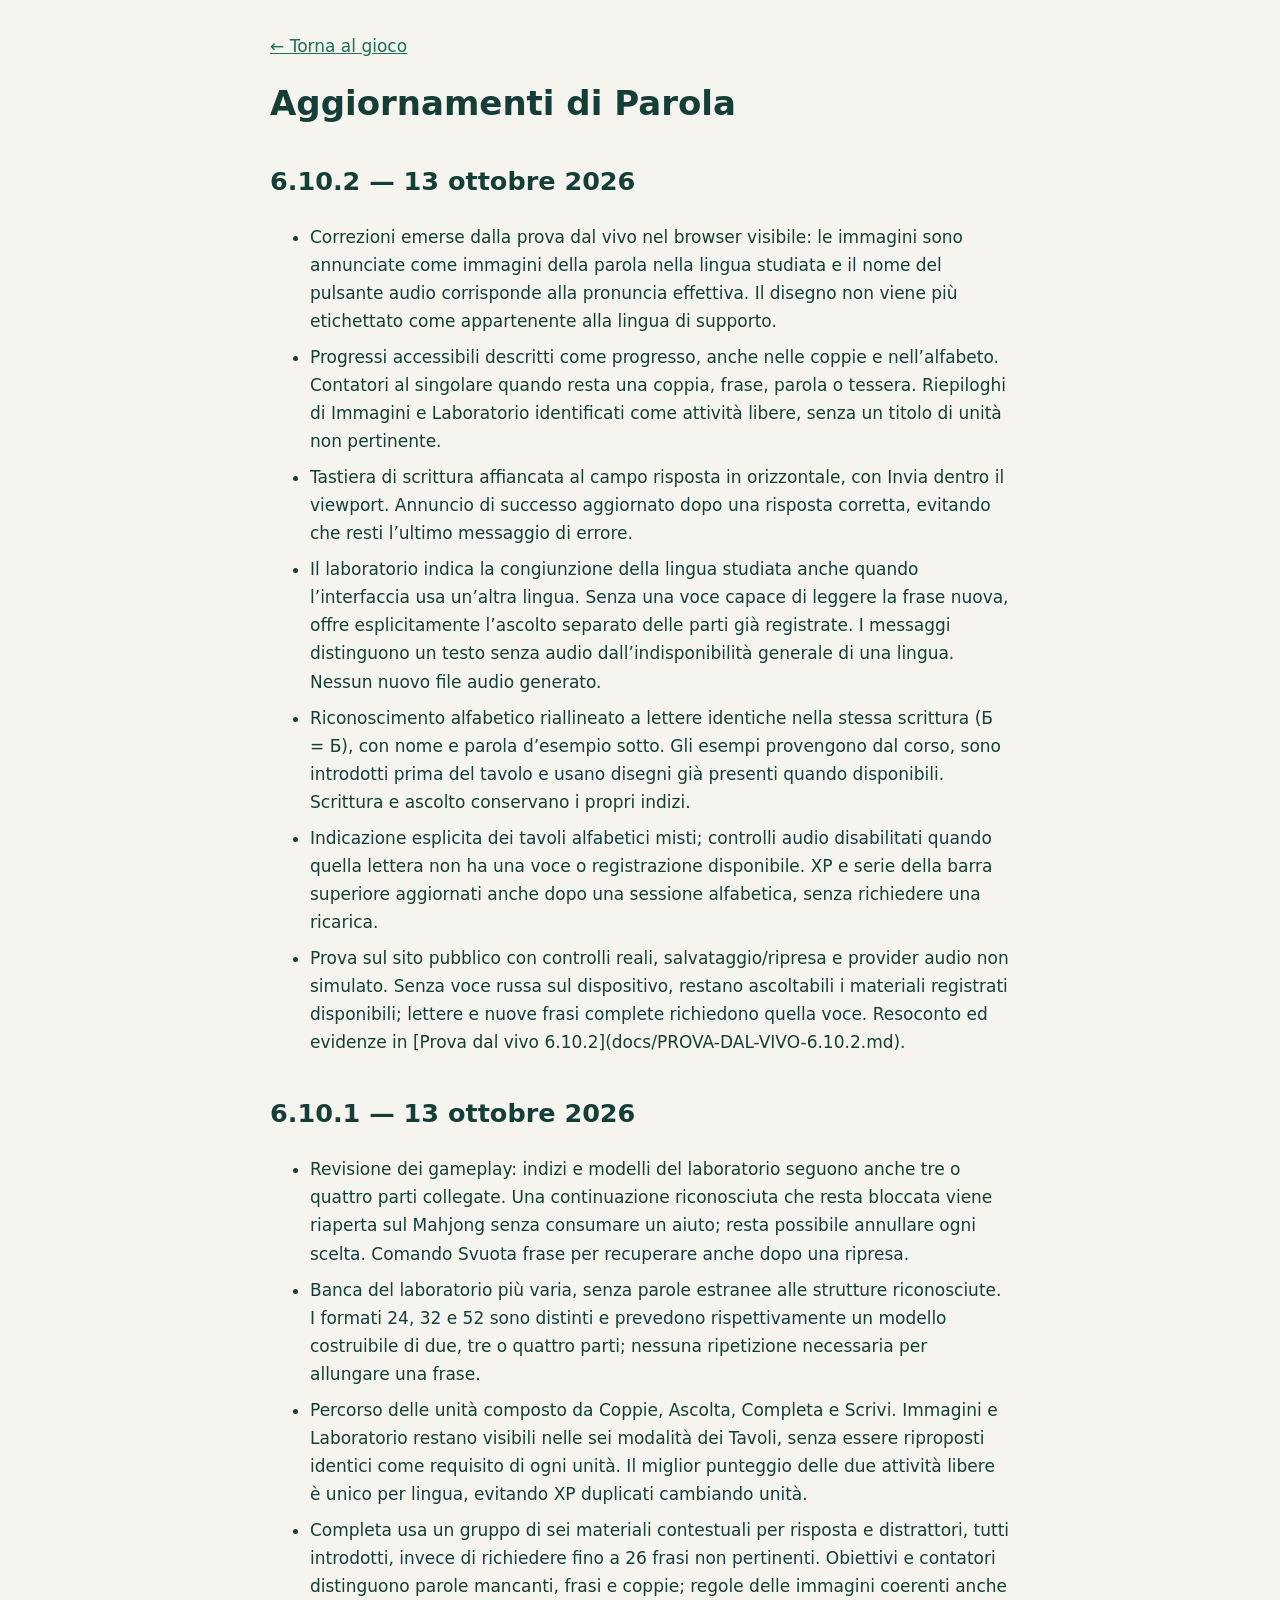
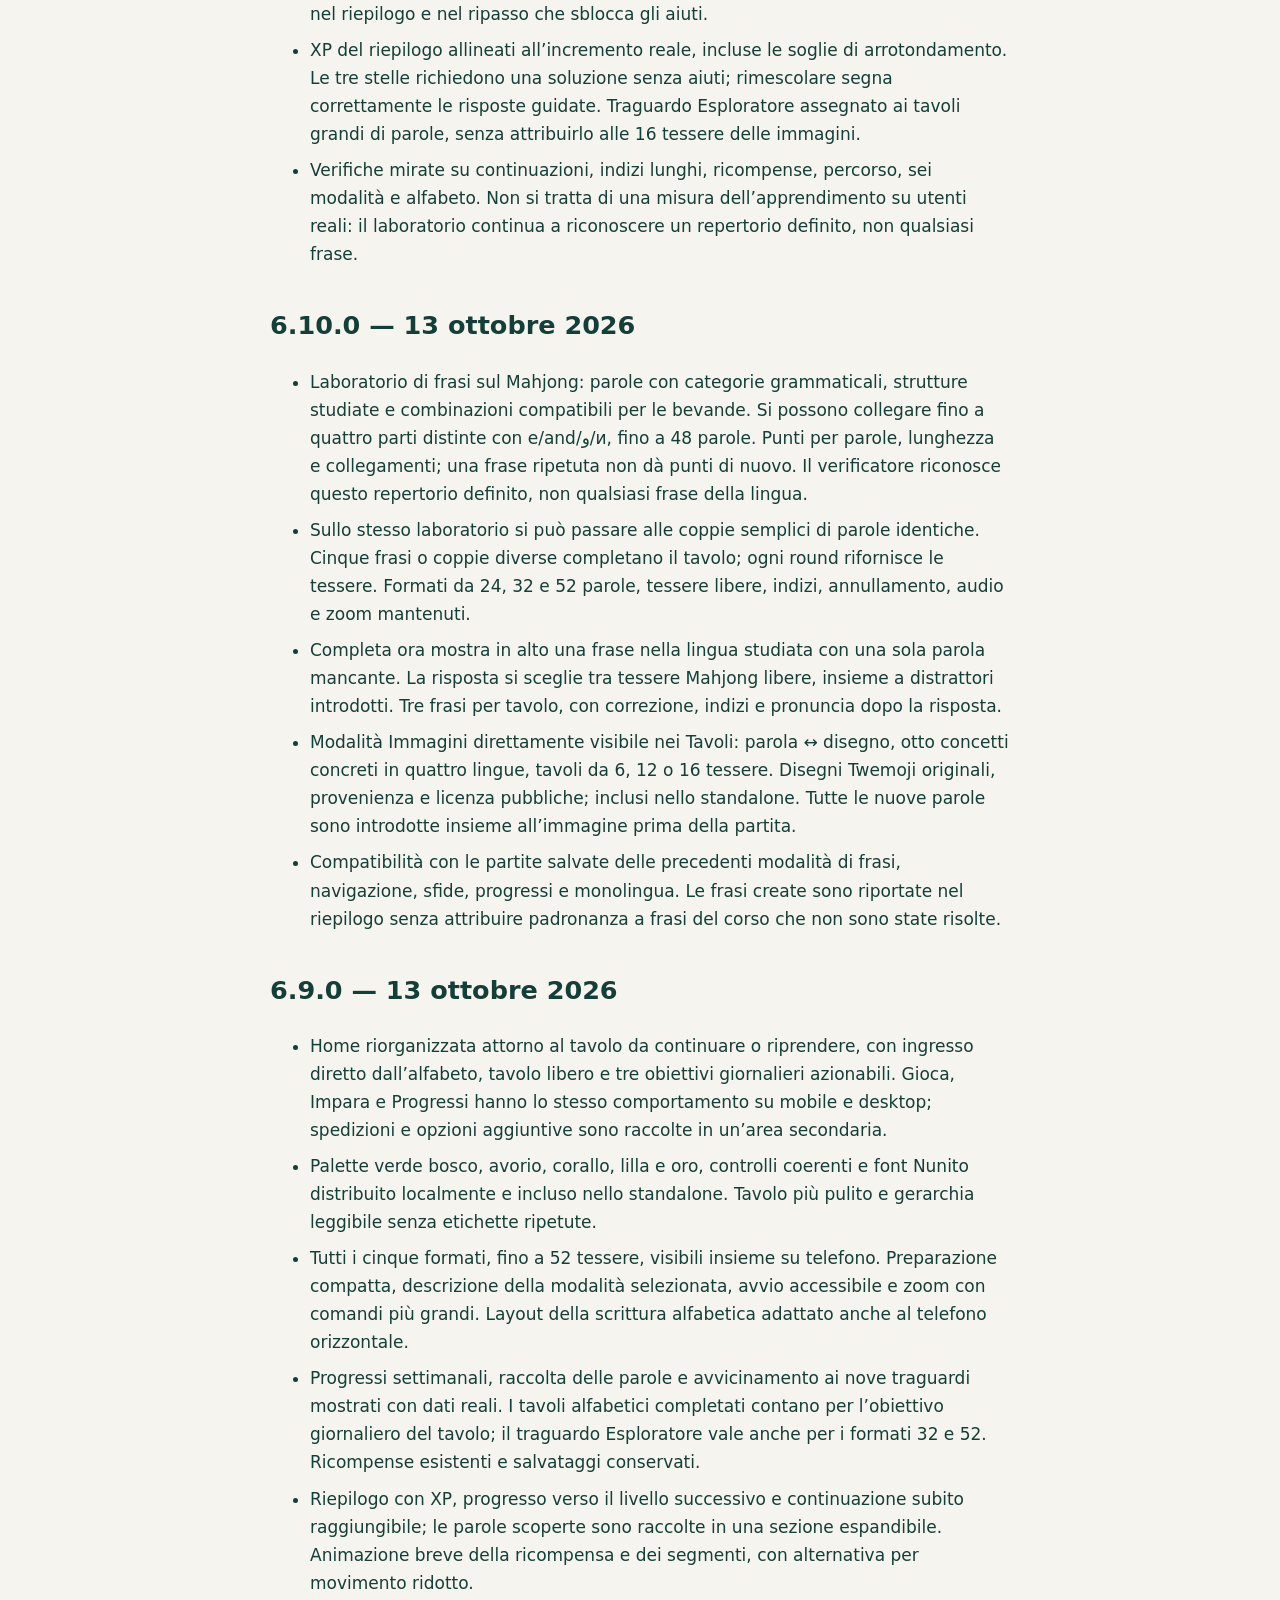
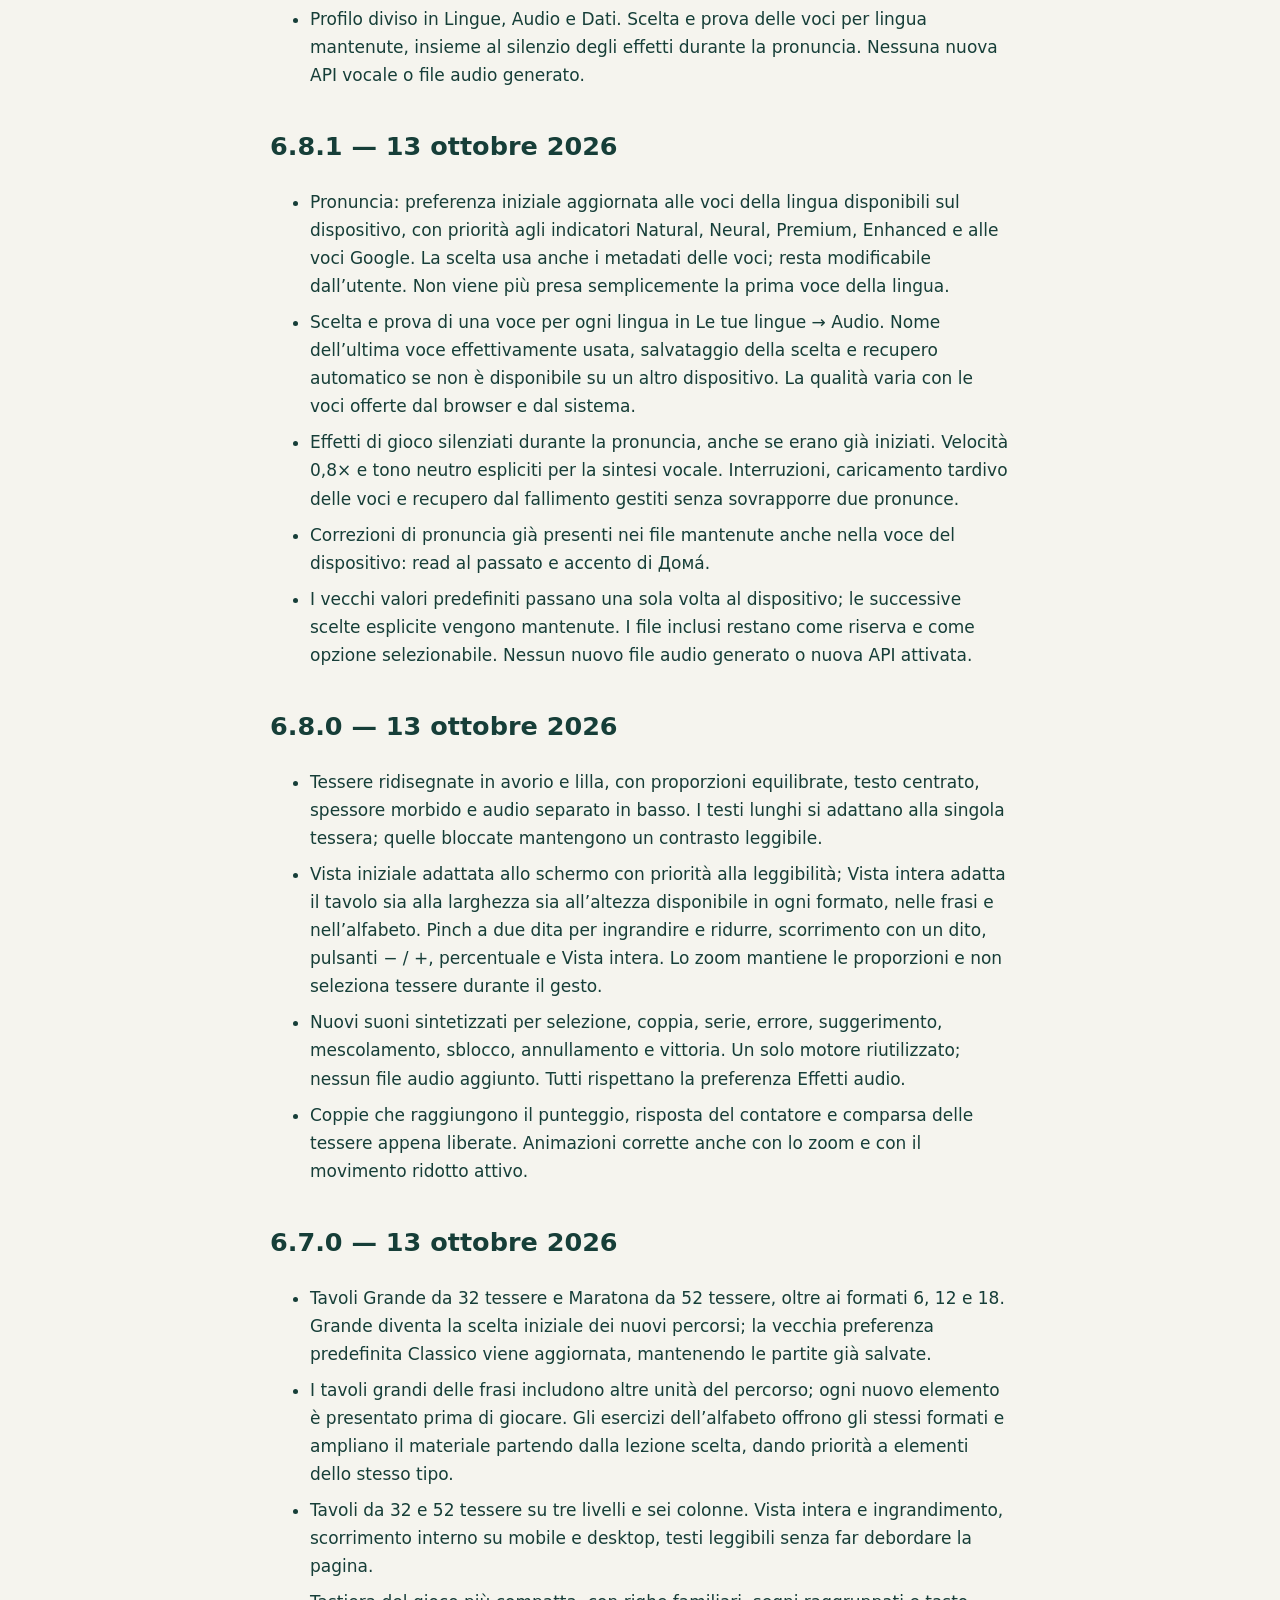
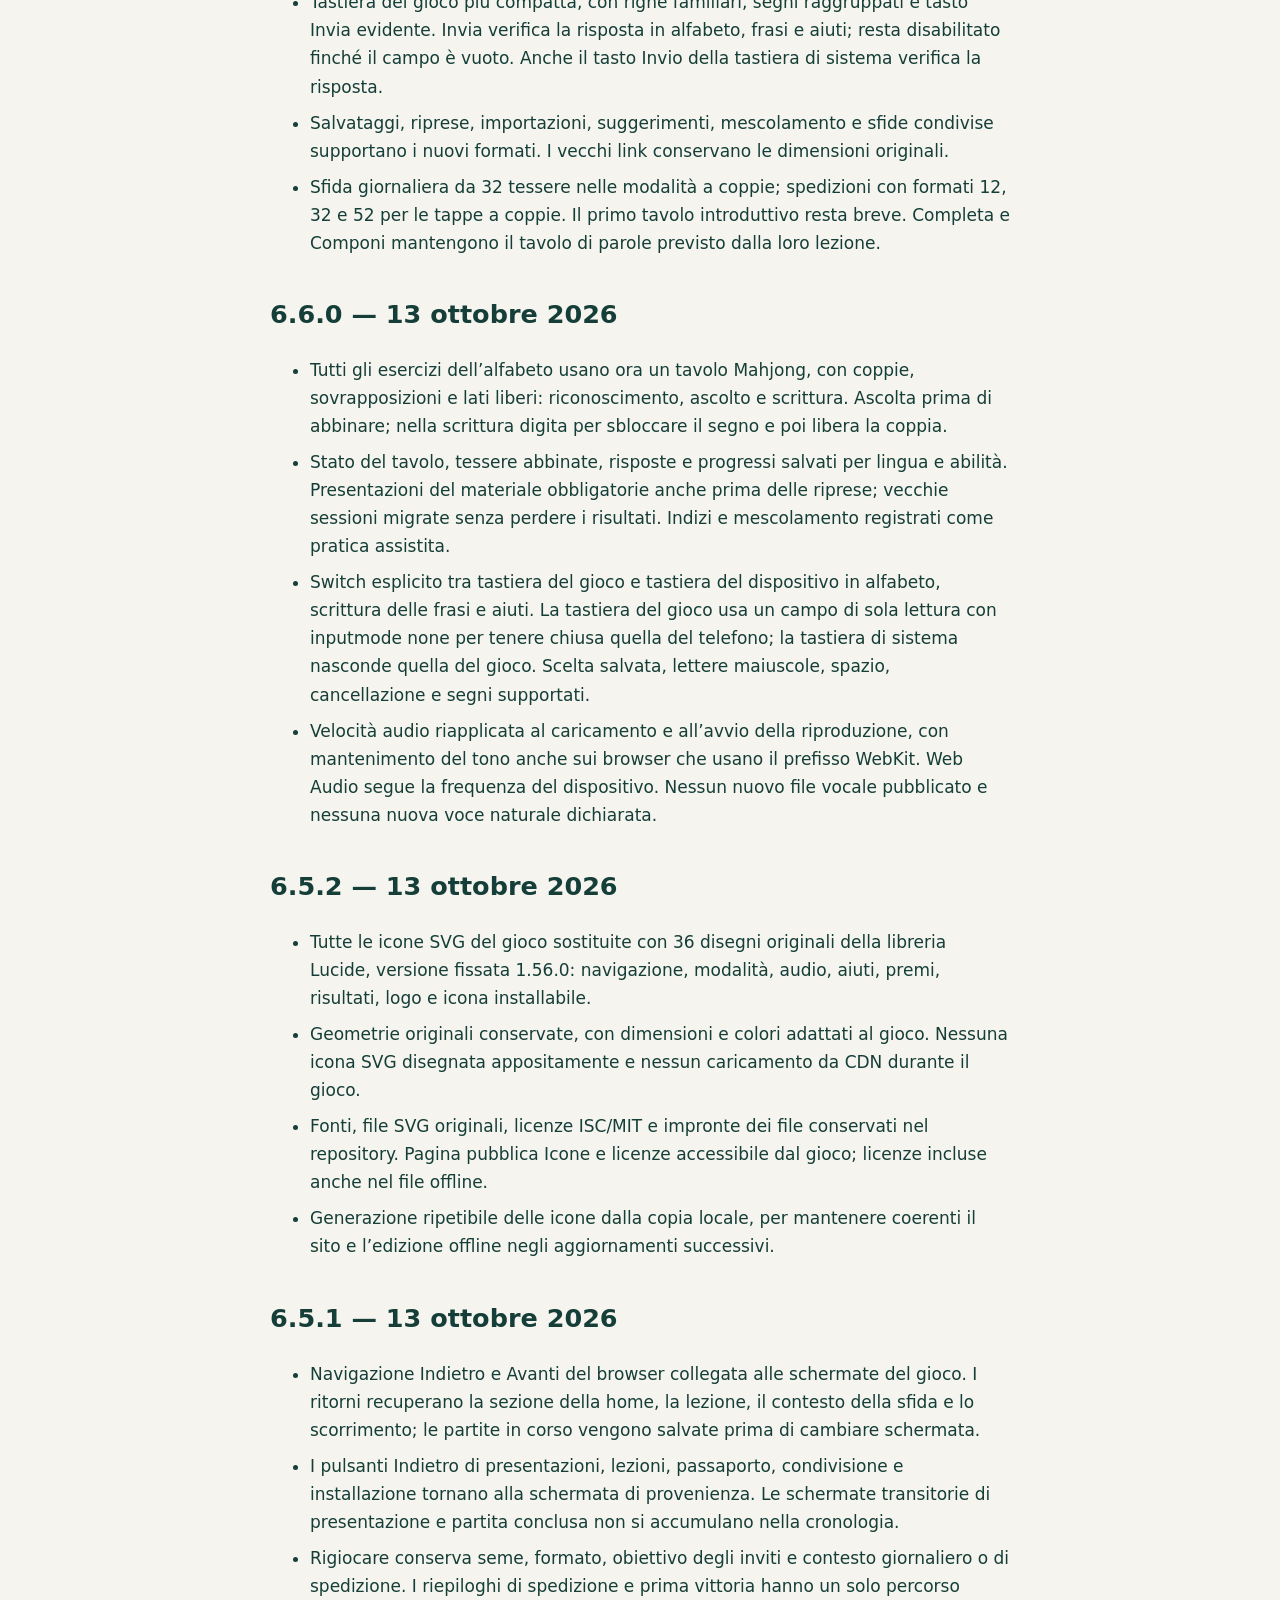
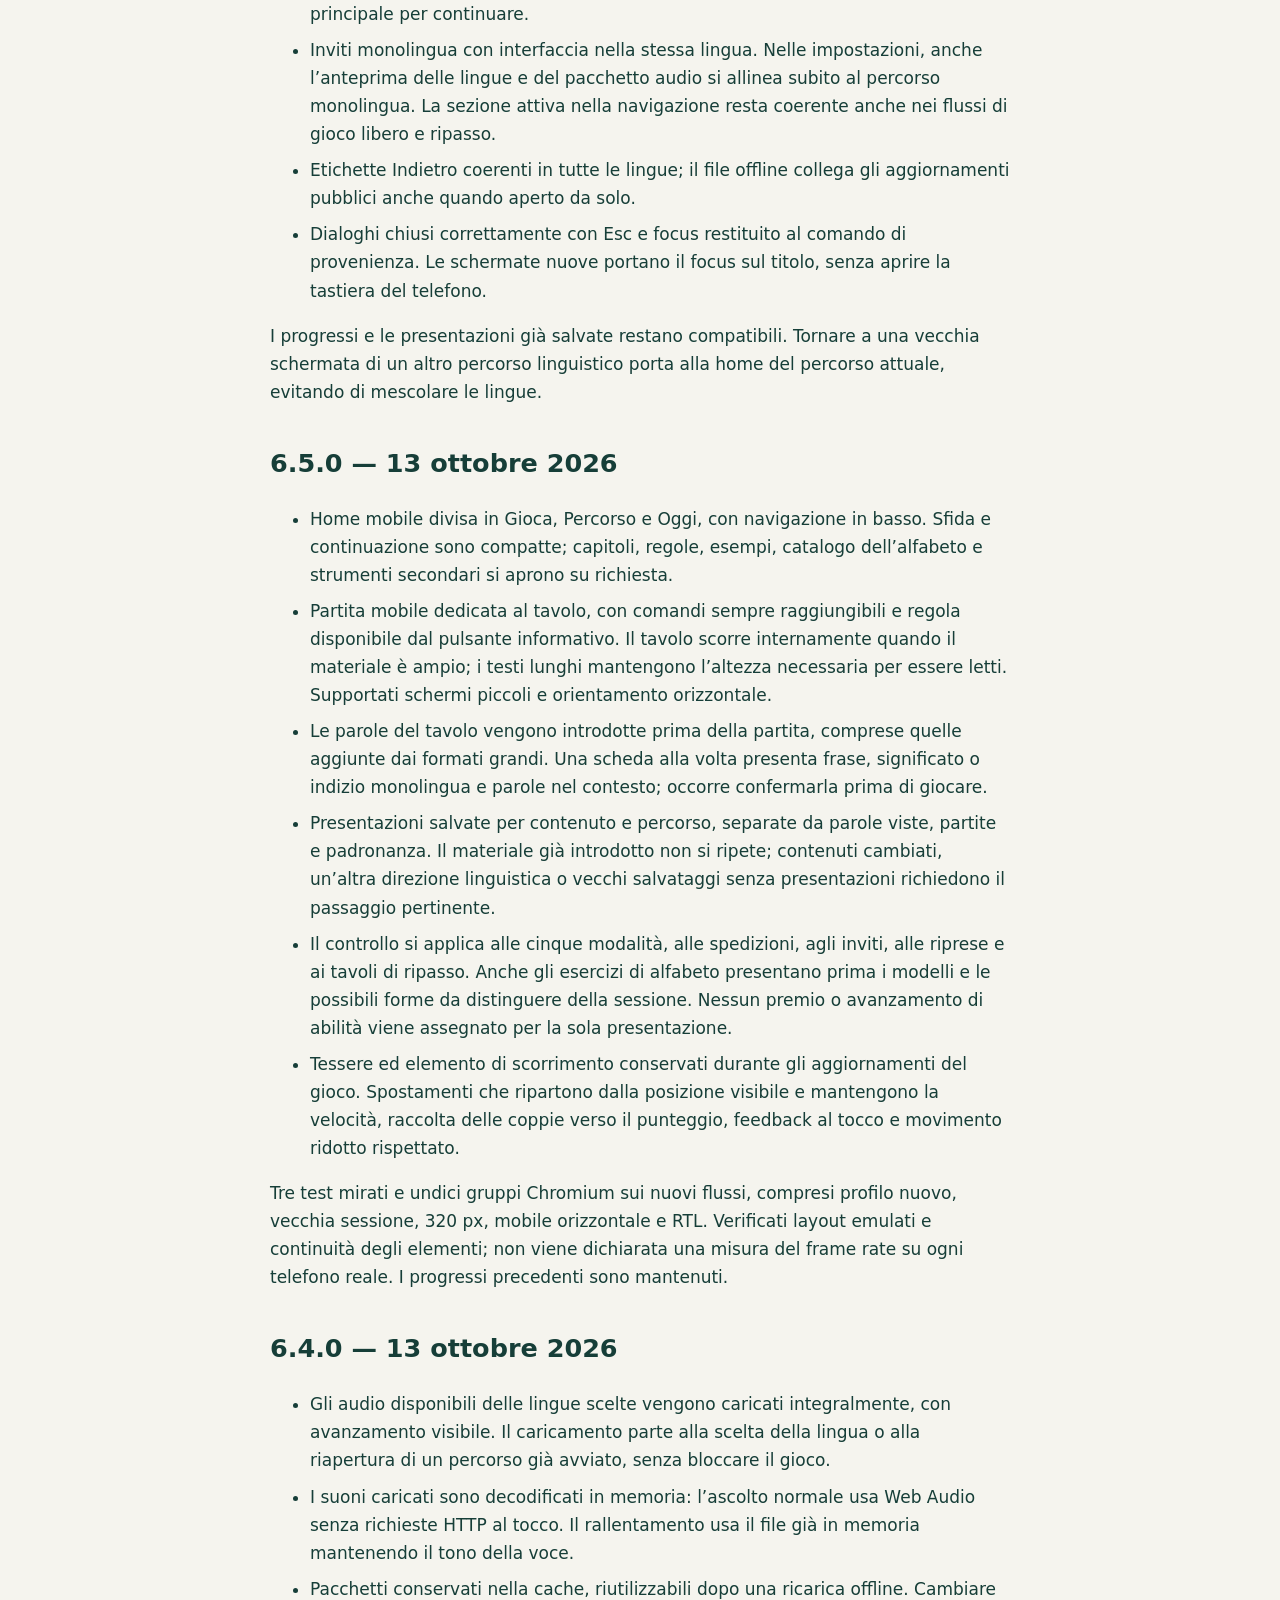
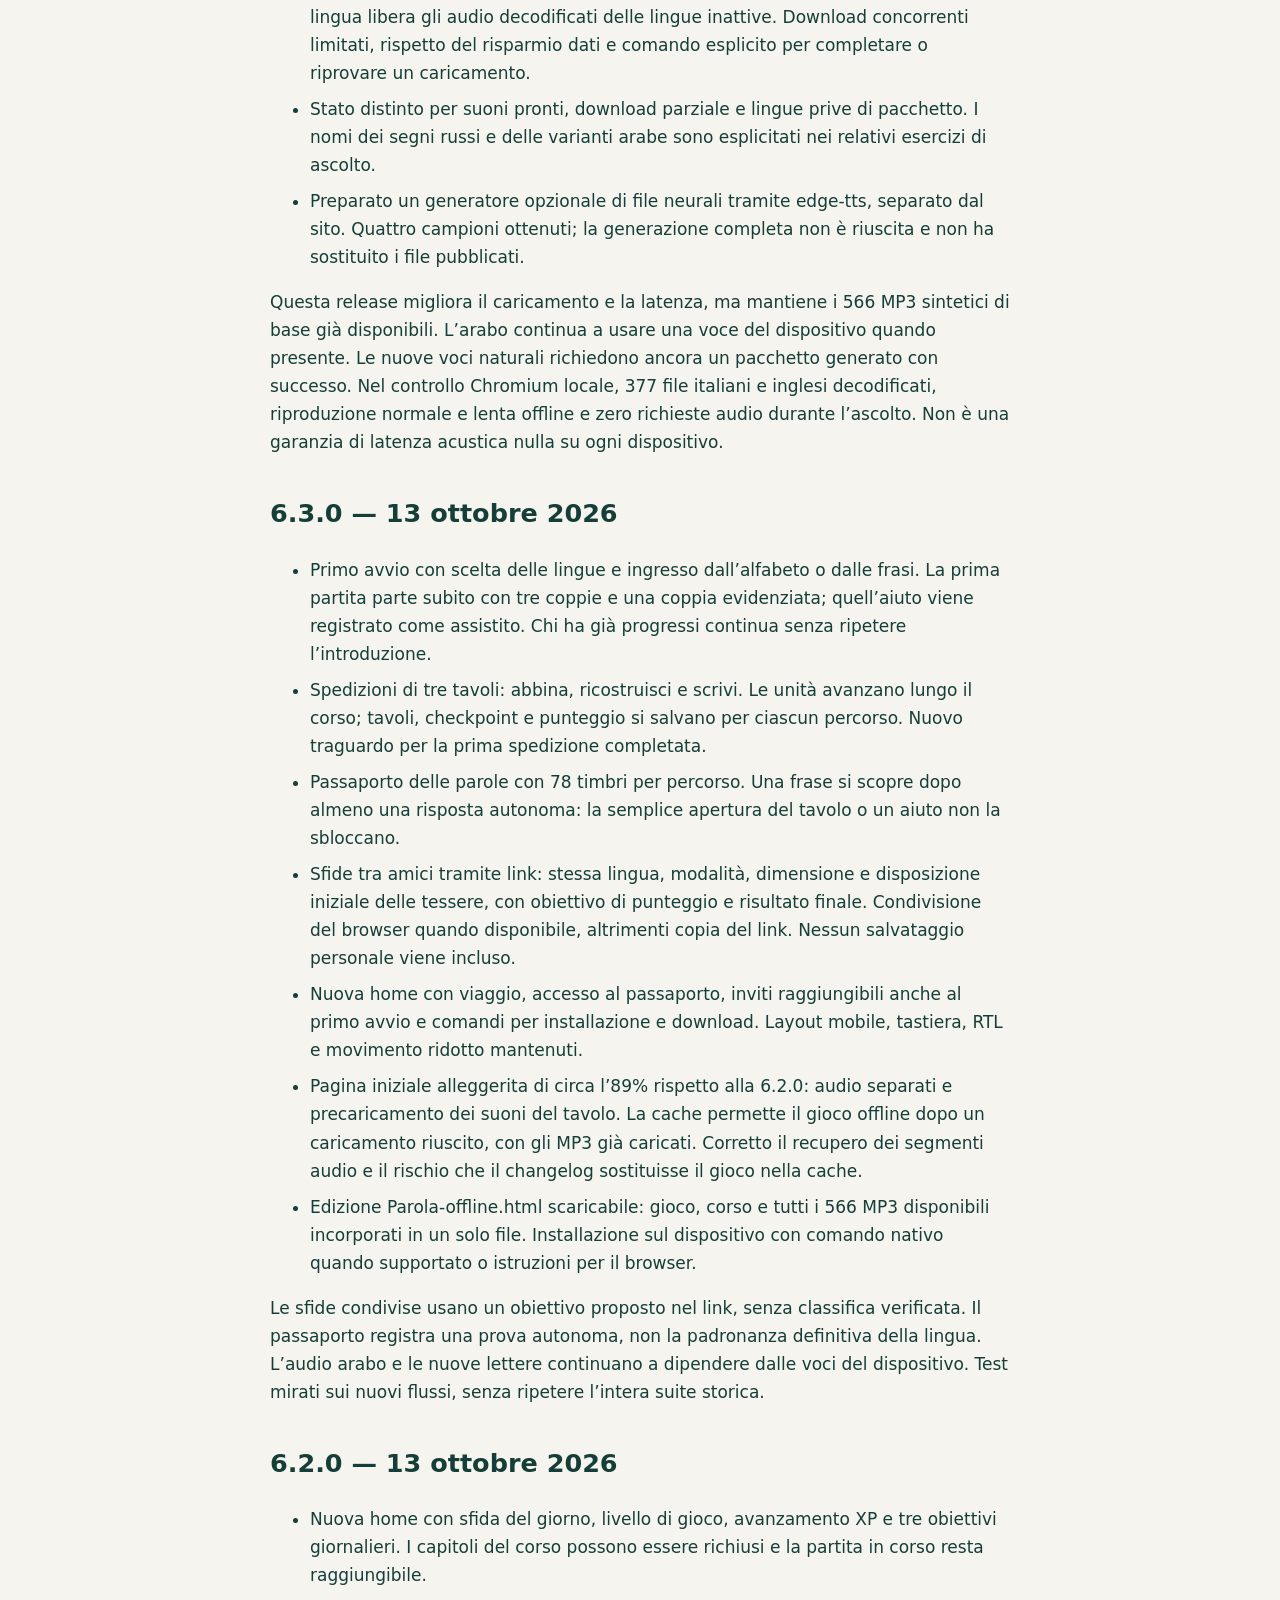
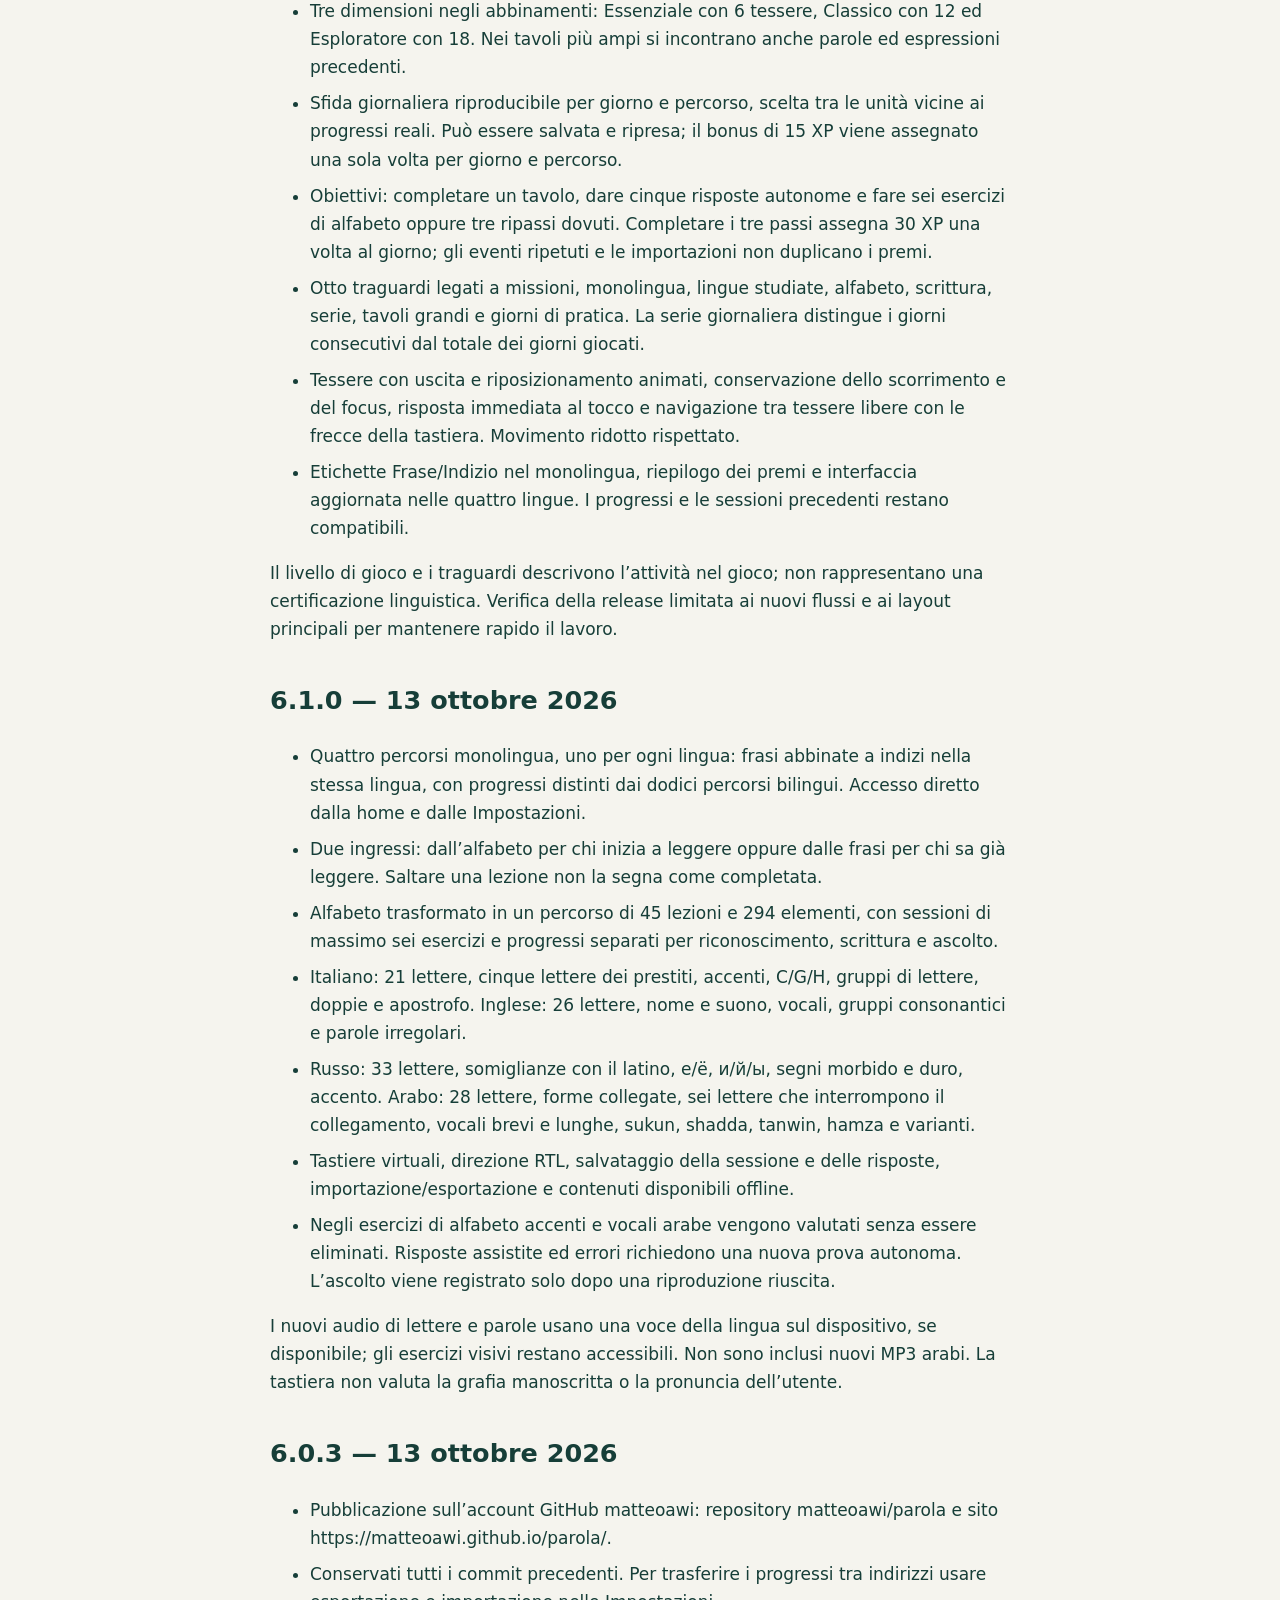
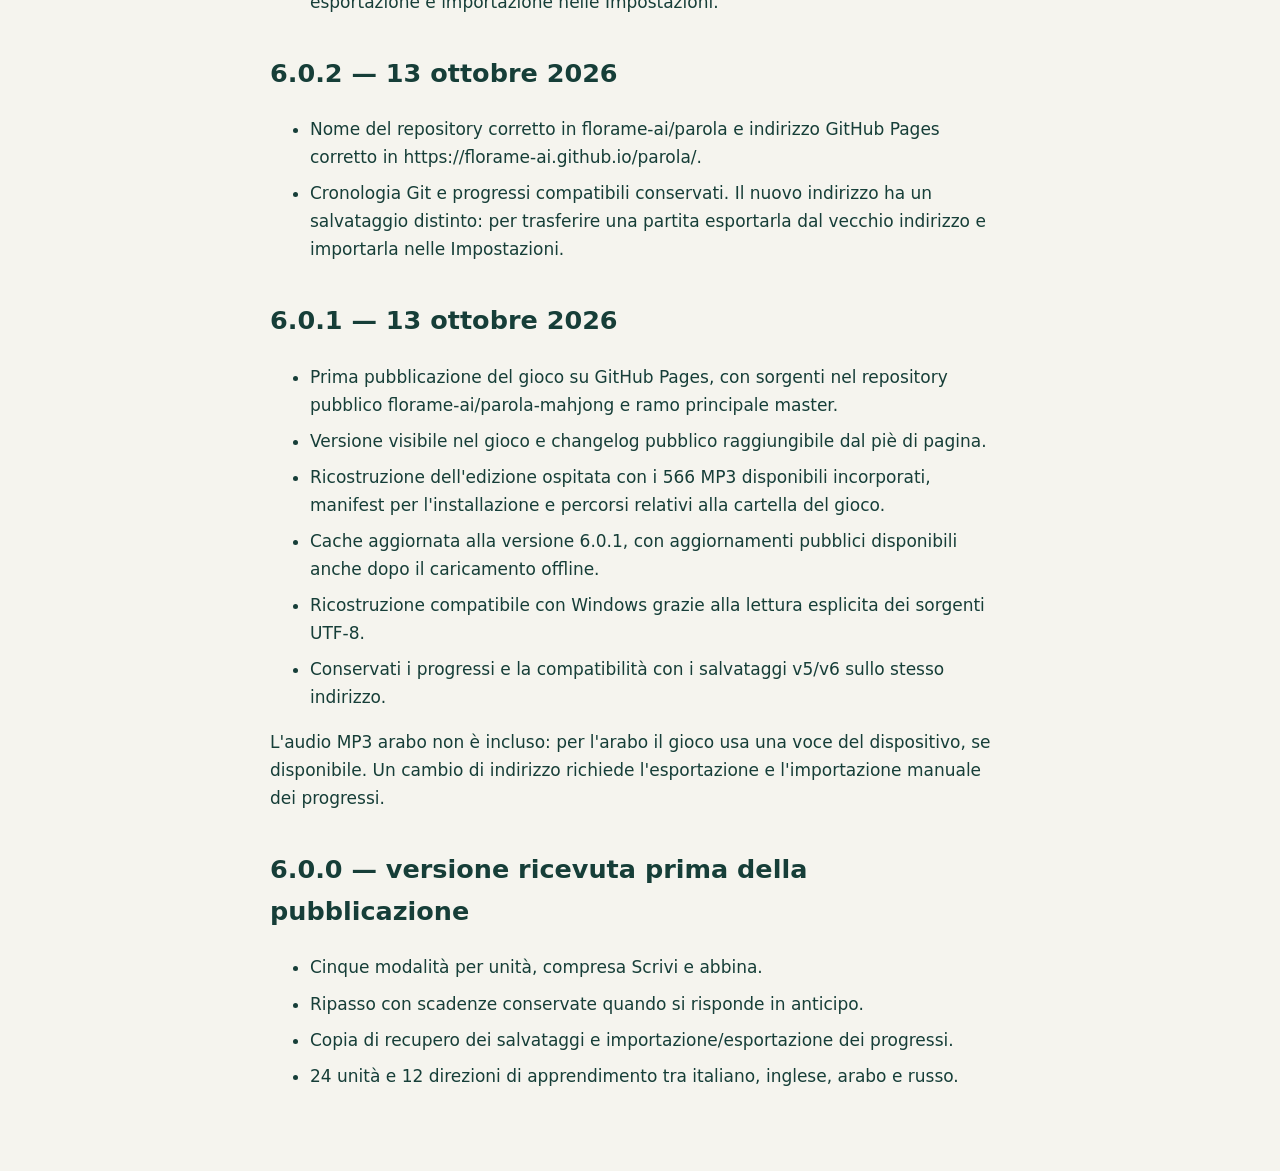
==== commit c6ae0aad: "docs: conserva prova dal vivo e limiti audio della 6.10.2 Documenta partite reali sul sito Pages, ri" ====
--- a/changelog.html
+++ b/changelog.html
@@ -1 +1 @@
-<!doctype html><html lang="it"><head><meta charset="utf-8"><meta name="viewport" content="width=device-width,initial-scale=1,viewport-fit=cover"><title>Aggiornamenti — Parola 6.10.2</title><meta name="application-version" content="6.10.2"><link rel="icon" href="./icon.svg"><style>body{margin:0;background:#f5f4ee;color:#163e38;font:17px/1.65 system-ui,sans-serif}main{max-width:740px;margin:0 auto;padding:32px 24px 64px}a{color:#216e5d}h1{line-height:1.2}h2{margin-top:36px}li{margin:8px 0}a:focus-visible{outline:3px solid #7461a4;outline-offset:4px}</style></head><body><main><a href="./">← Torna al gioco</a><h1>Aggiornamenti di Parola</h1><h2>6.10.2 — 13 ottobre 2026</h2><ul><li>Correzioni emerse dalla prova dal vivo nel browser visibile: le immagini sono annunciate come immagini della parola nella lingua studiata e il nome del pulsante audio corrisponde alla pronuncia effettiva. Il disegno non viene più etichettato come appartenente alla lingua di supporto.</li><li>Progressi accessibili descritti come progresso, anche nelle coppie e nell’alfabeto. Contatori al singolare quando resta una coppia, frase, parola o tessera. Riepiloghi di Immagini e Laboratorio identificati come attività libere, senza un titolo di unità non pertinente.</li><li>Tastiera di scrittura affiancata al campo risposta in orizzontale, con Invia dentro il viewport. Annuncio di successo aggiornato dopo una risposta corretta, evitando che resti l’ultimo messaggio di errore.</li><li>Il laboratorio indica la congiunzione della lingua studiata anche quando l’interfaccia usa un’altra lingua. Senza una voce capace di leggere la frase nuova, offre esplicitamente l’ascolto separato delle parti già registrate. I messaggi distinguono un testo senza audio dall’indisponibilità generale di una lingua. Nessun nuovo file audio generato.</li><li>Riconoscimento alfabetico riallineato a lettere identiche nella stessa scrittura (Б = Б), con nome e parola d’esempio sotto. Gli esempi provengono dal corso, sono introdotti prima del tavolo e usano disegni già presenti quando disponibili. Scrittura e ascolto conservano i propri indizi.</li><li>Indicazione esplicita dei tavoli alfabetici misti; controlli audio disabilitati quando quella lettera non ha una voce o registrazione disponibile. XP e serie della barra superiore aggiornati anche dopo una sessione alfabetica, senza richiedere una ricarica.</li><li>Prova sul sito pubblico con controlli reali, salvataggio/ripresa e provider audio non simulato. La disponibilità della voce naturale russa continua a dipendere dal dispositivo; quando manca viene usata la voce sintetica inclusa.</li></ul><h2>6.10.1 — 13 ottobre 2026</h2><ul><li>Revisione dei gameplay: indizi e modelli del laboratorio seguono anche tre o quattro parti collegate. Una continuazione riconosciuta che resta bloccata viene riaperta sul Mahjong senza consumare un aiuto; resta possibile annullare ogni scelta. Comando Svuota frase per recuperare anche dopo una ripresa.</li><li>Banca del laboratorio più varia, senza parole estranee alle strutture riconosciute. I formati 24, 32 e 52 sono distinti e prevedono rispettivamente un modello costruibile di due, tre o quattro parti; nessuna ripetizione necessaria per allungare una frase.</li><li>Percorso delle unità composto da Coppie, Ascolta, Completa e Scrivi. Immagini e Laboratorio restano visibili nelle sei modalità dei Tavoli, senza essere riproposti identici come requisito di ogni unità. Il miglior punteggio delle due attività libere è unico per lingua, evitando XP duplicati cambiando unità.</li><li>Completa usa un gruppo di sei materiali contestuali per risposta e distrattori, tutti introdotti, invece di richiedere fino a 26 frasi non pertinenti. Obiettivi e contatori distinguono parole mancanti, frasi e coppie; regole delle immagini coerenti anche nel riepilogo e nel ripasso che sblocca gli aiuti.</li><li>XP del riepilogo allineati all’incremento reale, incluse le soglie di arrotondamento. Le tre stelle richiedono una soluzione senza aiuti; rimescolare segna correttamente le risposte guidate. Traguardo Esploratore assegnato ai tavoli grandi di parole, senza attribuirlo alle 16 tessere delle immagini.</li><li>Verifiche mirate su continuazioni, indizi lunghi, ricompense, percorso, sei modalità e alfabeto. Non si tratta di una misura dell’apprendimento su utenti reali: il laboratorio continua a riconoscere un repertorio definito, non qualsiasi frase.</li></ul><h2>6.10.0 — 13 ottobre 2026</h2><ul><li>Laboratorio di frasi sul Mahjong: parole con categorie grammaticali, strutture studiate e combinazioni compatibili per le bevande. Si possono collegare fino a quattro parti distinte con e/and/و/и, fino a 48 parole. Punti per parole, lunghezza e collegamenti; una frase ripetuta non dà punti di nuovo. Il verificatore riconosce questo repertorio definito, non qualsiasi frase della lingua.</li><li>Sullo stesso laboratorio si può passare alle coppie semplici di parole identiche. Cinque frasi o coppie diverse completano il tavolo; ogni round rifornisce le tessere. Formati da 24, 32 e 52 parole, tessere libere, indizi, annullamento, audio e zoom mantenuti.</li><li>Completa ora mostra in alto una frase nella lingua studiata con una sola parola mancante. La risposta si sceglie tra tessere Mahjong libere, insieme a distrattori introdotti. Tre frasi per tavolo, con correzione, indizi e pronuncia dopo la risposta.</li><li>Modalità Immagini direttamente visibile nei Tavoli: parola ↔ disegno, otto concetti concreti in quattro lingue, tavoli da 6, 12 o 16 tessere. Disegni Twemoji originali, provenienza e licenza pubbliche; inclusi nello standalone. Tutte le nuove parole sono introdotte insieme all’immagine prima della partita.</li><li>Compatibilità con le partite salvate delle precedenti modalità di frasi, navigazione, sfide, progressi e monolingua. Le frasi create sono riportate nel riepilogo senza attribuire padronanza a frasi del corso che non sono state risolte.</li></ul><h2>6.9.0 — 13 ottobre 2026</h2><ul><li>Home riorganizzata attorno al tavolo da continuare o riprendere, con ingresso diretto dall’alfabeto, tavolo libero e tre obiettivi giornalieri azionabili. Gioca, Impara e Progressi hanno lo stesso comportamento su mobile e desktop; spedizioni e opzioni aggiuntive sono raccolte in un’area secondaria.</li><li>Palette verde bosco, avorio, corallo, lilla e oro, controlli coerenti e font Nunito distribuito localmente e incluso nello standalone. Tavolo più pulito e gerarchia leggibile senza etichette ripetute.</li><li>Tutti i cinque formati, fino a 52 tessere, visibili insieme su telefono. Preparazione compatta, descrizione della modalità selezionata, avvio accessibile e zoom con comandi più grandi. Layout della scrittura alfabetica adattato anche al telefono orizzontale.</li><li>Progressi settimanali, raccolta delle parole e avvicinamento ai nove traguardi mostrati con dati reali. I tavoli alfabetici completati contano per l’obiettivo giornaliero del tavolo; il traguardo Esploratore vale anche per i formati 32 e 52. Ricompense esistenti e salvataggi conservati.</li><li>Riepilogo con XP, progresso verso il livello successivo e continuazione subito raggiungibile; le parole scoperte sono raccolte in una sezione espandibile. Animazione breve della ricompensa e dei segmenti, con alternativa per movimento ridotto.</li><li>Profilo diviso in Lingue, Audio e Dati. Scelta e prova delle voci per lingua mantenute, insieme al silenzio degli effetti durante la pronuncia. Nessuna nuova API vocale o file audio generato.</li></ul><h2>6.8.1 — 13 ottobre 2026</h2><ul><li>Pronuncia: preferenza iniziale aggiornata alle voci della lingua disponibili sul dispositivo, con priorità agli indicatori Natural, Neural, Premium, Enhanced e alle voci Google. La scelta usa anche i metadati delle voci; resta modificabile dall’utente. Non viene più presa semplicemente la prima voce della lingua.</li><li>Scelta e prova di una voce per ogni lingua in Le tue lingue → Audio. Nome dell’ultima voce effettivamente usata, salvataggio della scelta e recupero automatico se non è disponibile su un altro dispositivo. La qualità varia con le voci offerte dal browser e dal sistema.</li><li>Effetti di gioco silenziati durante la pronuncia, anche se erano già iniziati. Velocità 0,8× e tono neutro espliciti per la sintesi vocale. Interruzioni, caricamento tardivo delle voci e recupero dal fallimento gestiti senza sovrapporre due pronunce.</li><li>Correzioni di pronuncia già presenti nei file mantenute anche nella voce del dispositivo: read al passato e accento di Дома́.</li><li>I vecchi valori predefiniti passano una sola volta al dispositivo; le successive scelte esplicite vengono mantenute. I file inclusi restano come riserva e come opzione selezionabile. Nessun nuovo file audio generato o nuova API attivata.</li></ul><h2>6.8.0 — 13 ottobre 2026</h2><ul><li>Tessere ridisegnate in avorio e lilla, con proporzioni equilibrate, testo centrato, spessore morbido e audio separato in basso. I testi lunghi si adattano alla singola tessera; quelle bloccate mantengono un contrasto leggibile.</li><li>Vista iniziale adattata allo schermo con priorità alla leggibilità; Vista intera adatta il tavolo sia alla larghezza sia all’altezza disponibile in ogni formato, nelle frasi e nell’alfabeto. Pinch a due dita per ingrandire e ridurre, scorrimento con un dito, pulsanti − / +, percentuale e Vista intera. Lo zoom mantiene le proporzioni e non seleziona tessere durante il gesto.</li><li>Nuovi suoni sintetizzati per selezione, coppia, serie, errore, suggerimento, mescolamento, sblocco, annullamento e vittoria. Un solo motore riutilizzato; nessun file audio aggiunto. Tutti rispettano la preferenza Effetti audio.</li><li>Coppie che raggiungono il punteggio, risposta del contatore e comparsa delle tessere appena liberate. Animazioni corrette anche con lo zoom e con il movimento ridotto attivo.</li></ul><h2>6.7.0 — 13 ottobre 2026</h2><ul><li>Tavoli Grande da 32 tessere e Maratona da 52 tessere, oltre ai formati 6, 12 e 18. Grande diventa la scelta iniziale dei nuovi percorsi; la vecchia preferenza predefinita Classico viene aggiornata, mantenendo le partite già salvate.</li><li>I tavoli grandi delle frasi includono altre unità del percorso; ogni nuovo elemento è presentato prima di giocare. Gli esercizi dell’alfabeto offrono gli stessi formati e ampliano il materiale partendo dalla lezione scelta, dando priorità a elementi dello stesso tipo.</li><li>Tavoli da 32 e 52 tessere su tre livelli e sei colonne. Vista intera e ingrandimento, scorrimento interno su mobile e desktop, testi leggibili senza far debordare la pagina.</li><li>Tastiera del gioco più compatta, con righe familiari, segni raggruppati e tasto Invia evidente. Invia verifica la risposta in alfabeto, frasi e aiuti; resta disabilitato finché il campo è vuoto. Anche il tasto Invio della tastiera di sistema verifica la risposta.</li><li>Salvataggi, riprese, importazioni, suggerimenti, mescolamento e sfide condivise supportano i nuovi formati. I vecchi link conservano le dimensioni originali.</li><li>Sfida giornaliera da 32 tessere nelle modalità a coppie; spedizioni con formati 12, 32 e 52 per le tappe a coppie. Il primo tavolo introduttivo resta breve. Completa e Componi mantengono il tavolo di parole previsto dalla loro lezione.</li></ul><h2>6.6.0 — 13 ottobre 2026</h2><ul><li>Tutti gli esercizi dell’alfabeto usano ora un tavolo Mahjong, con coppie, sovrapposizioni e lati liberi: riconoscimento, ascolto e scrittura. Ascolta prima di abbinare; nella scrittura digita per sbloccare il segno e poi libera la coppia.</li><li>Stato del tavolo, tessere abbinate, risposte e progressi salvati per lingua e abilità. Presentazioni del materiale obbligatorie anche prima delle riprese; vecchie sessioni migrate senza perdere i risultati. Indizi e mescolamento registrati come pratica assistita.</li><li>Switch esplicito tra tastiera del gioco e tastiera del dispositivo in alfabeto, scrittura delle frasi e aiuti. La tastiera del gioco usa un campo di sola lettura con inputmode none per tenere chiusa quella del telefono; la tastiera di sistema nasconde quella del gioco. Scelta salvata, lettere maiuscole, spazio, cancellazione e segni supportati.</li><li>Velocità audio riapplicata al caricamento e all’avvio della riproduzione, con mantenimento del tono anche sui browser che usano il prefisso WebKit. Web Audio segue la frequenza del dispositivo. Nessun nuovo file vocale pubblicato e nessuna nuova voce naturale dichiarata.</li></ul><h2>6.5.2 — 13 ottobre 2026</h2><ul><li>Tutte le icone SVG del gioco sostituite con 36 disegni originali della libreria Lucide, versione fissata 1.56.0: navigazione, modalità, audio, aiuti, premi, risultati, logo e icona installabile.</li><li>Geometrie originali conservate, con dimensioni e colori adattati al gioco. Nessuna icona SVG disegnata appositamente e nessun caricamento da CDN durante il gioco.</li><li>Fonti, file SVG originali, licenze ISC/MIT e impronte dei file conservati nel repository. Pagina pubblica Icone e licenze accessibile dal gioco; licenze incluse anche nel file offline.</li><li>Generazione ripetibile delle icone dalla copia locale, per mantenere coerenti il sito e l’edizione offline negli aggiornamenti successivi.</li></ul><h2>6.5.1 — 13 ottobre 2026</h2><ul><li>Navigazione Indietro e Avanti del browser collegata alle schermate del gioco. I ritorni recuperano la sezione della home, la lezione, il contesto della sfida e lo scorrimento; le partite in corso vengono salvate prima di cambiare schermata.</li><li>I pulsanti Indietro di presentazioni, lezioni, passaporto, condivisione e installazione tornano alla schermata di provenienza. Le schermate transitorie di presentazione e partita conclusa non si accumulano nella cronologia.</li><li>Rigiocare conserva seme, formato, obiettivo degli inviti e contesto giornaliero o di spedizione. I riepiloghi di spedizione e prima vittoria hanno un solo percorso principale per continuare.</li><li>Inviti monolingua con interfaccia nella stessa lingua. Nelle impostazioni, anche l’anteprima delle lingue e del pacchetto audio si allinea subito al percorso monolingua. La sezione attiva nella navigazione resta coerente anche nei flussi di gioco libero e ripasso.</li><li>Etichette Indietro coerenti in tutte le lingue; il file offline collega gli aggiornamenti pubblici anche quando aperto da solo.</li><li>Dialoghi chiusi correttamente con Esc e focus restituito al comando di provenienza. Le schermate nuove portano il focus sul titolo, senza aprire la tastiera del telefono.</li></ul><p>I progressi e le presentazioni già salvate restano compatibili. Tornare a una vecchia schermata di un altro percorso linguistico porta alla home del percorso attuale, evitando di mescolare le lingue.</p><h2>6.5.0 — 13 ottobre 2026</h2><ul><li>Home mobile divisa in Gioca, Percorso e Oggi, con navigazione in basso. Sfida e continuazione sono compatte; capitoli, regole, esempi, catalogo dell’alfabeto e strumenti secondari si aprono su richiesta.</li><li>Partita mobile dedicata al tavolo, con comandi sempre raggiungibili e regola disponibile dal pulsante informativo. Il tavolo scorre internamente quando il materiale è ampio; i testi lunghi mantengono l’altezza necessaria per essere letti. Supportati schermi piccoli e orientamento orizzontale.</li><li>Le parole del tavolo vengono introdotte prima della partita, comprese quelle aggiunte dai formati grandi. Una scheda alla volta presenta frase, significato o indizio monolingua e parole nel contesto; occorre confermarla prima di giocare.</li><li>Presentazioni salvate per contenuto e percorso, separate da parole viste, partite e padronanza. Il materiale già introdotto non si ripete; contenuti cambiati, un’altra direzione linguistica o vecchi salvataggi senza presentazioni richiedono il passaggio pertinente.</li><li>Il controllo si applica alle cinque modalità, alle spedizioni, agli inviti, alle riprese e ai tavoli di ripasso. Anche gli esercizi di alfabeto presentano prima i modelli e le possibili forme da distinguere della sessione. Nessun premio o avanzamento di abilità viene assegnato per la sola presentazione.</li><li>Tessere ed elemento di scorrimento conservati durante gli aggiornamenti del gioco. Spostamenti che ripartono dalla posizione visibile e mantengono la velocità, raccolta delle coppie verso il punteggio, feedback al tocco e movimento ridotto rispettato.</li></ul><p>Tre test mirati e undici gruppi Chromium sui nuovi flussi, compresi profilo nuovo, vecchia sessione, 320 px, mobile orizzontale e RTL. Verificati layout emulati e continuità degli elementi; non viene dichiarata una misura del frame rate su ogni telefono reale. I progressi precedenti sono mantenuti.</p><h2>6.4.0 — 13 ottobre 2026</h2><ul><li>Gli audio disponibili delle lingue scelte vengono caricati integralmente, con avanzamento visibile. Il caricamento parte alla scelta della lingua o alla riapertura di un percorso già avviato, senza bloccare il gioco.</li><li>I suoni caricati sono decodificati in memoria: l’ascolto normale usa Web Audio senza richieste HTTP al tocco. Il rallentamento usa il file già in memoria mantenendo il tono della voce.</li><li>Pacchetti conservati nella cache, riutilizzabili dopo una ricarica offline. Cambiare lingua libera gli audio decodificati delle lingue inattive. Download concorrenti limitati, rispetto del risparmio dati e comando esplicito per completare o riprovare un caricamento.</li><li>Stato distinto per suoni pronti, download parziale e lingue prive di pacchetto. I nomi dei segni russi e delle varianti arabe sono esplicitati nei relativi esercizi di ascolto.</li><li>Preparato un generatore opzionale di file neurali tramite edge-tts, separato dal sito. Quattro campioni ottenuti; la generazione completa non è riuscita e non ha sostituito i file pubblicati.</li></ul><p>Questa release migliora il caricamento e la latenza, ma mantiene i 566 MP3 sintetici di base già disponibili. L’arabo continua a usare una voce del dispositivo quando presente. Le nuove voci naturali richiedono ancora un pacchetto generato con successo. Nel controllo Chromium locale, 377 file italiani e inglesi decodificati, riproduzione normale e lenta offline e zero richieste audio durante l’ascolto. Non è una garanzia di latenza acustica nulla su ogni dispositivo.</p><h2>6.3.0 — 13 ottobre 2026</h2><ul><li>Primo avvio con scelta delle lingue e ingresso dall’alfabeto o dalle frasi. La prima partita parte subito con tre coppie e una coppia evidenziata; quell’aiuto viene registrato come assistito. Chi ha già progressi continua senza ripetere l’introduzione.</li><li>Spedizioni di tre tavoli: abbina, ricostruisci e scrivi. Le unità avanzano lungo il corso; tavoli, checkpoint e punteggio si salvano per ciascun percorso. Nuovo traguardo per la prima spedizione completata.</li><li>Passaporto delle parole con 78 timbri per percorso. Una frase si scopre dopo almeno una risposta autonoma: la semplice apertura del tavolo o un aiuto non la sbloccano.</li><li>Sfide tra amici tramite link: stessa lingua, modalità, dimensione e disposizione iniziale delle tessere, con obiettivo di punteggio e risultato finale. Condivisione del browser quando disponibile, altrimenti copia del link. Nessun salvataggio personale viene incluso.</li><li>Nuova home con viaggio, accesso al passaporto, inviti raggiungibili anche al primo avvio e comandi per installazione e download. Layout mobile, tastiera, RTL e movimento ridotto mantenuti.</li><li>Pagina iniziale alleggerita di circa l’89% rispetto alla 6.2.0: audio separati e precaricamento dei suoni del tavolo. La cache permette il gioco offline dopo un caricamento riuscito, con gli MP3 già caricati. Corretto il recupero dei segmenti audio e il rischio che il changelog sostituisse il gioco nella cache.</li><li>Edizione Parola-offline.html scaricabile: gioco, corso e tutti i 566 MP3 disponibili incorporati in un solo file. Installazione sul dispositivo con comando nativo quando supportato o istruzioni per il browser.</li></ul><p>Le sfide condivise usano un obiettivo proposto nel link, senza classifica verificata. Il passaporto registra una prova autonoma, non la padronanza definitiva della lingua. L’audio arabo e le nuove lettere continuano a dipendere dalle voci del dispositivo. Test mirati sui nuovi flussi, senza ripetere l’intera suite storica.</p><h2>6.2.0 — 13 ottobre 2026</h2><ul><li>Nuova home con sfida del giorno, livello di gioco, avanzamento XP e tre obiettivi giornalieri. I capitoli del corso possono essere richiusi e la partita in corso resta raggiungibile.</li><li>Tre dimensioni negli abbinamenti: Essenziale con 6 tessere, Classico con 12 ed Esploratore con 18. Nei tavoli più ampi si incontrano anche parole ed espressioni precedenti.</li><li>Sfida giornaliera riproducibile per giorno e percorso, scelta tra le unità vicine ai progressi reali. Può essere salvata e ripresa; il bonus di 15 XP viene assegnato una sola volta per giorno e percorso.</li><li>Obiettivi: completare un tavolo, dare cinque risposte autonome e fare sei esercizi di alfabeto oppure tre ripassi dovuti. Completare i tre passi assegna 30 XP una volta al giorno; gli eventi ripetuti e le importazioni non duplicano i premi.</li><li>Otto traguardi legati a missioni, monolingua, lingue studiate, alfabeto, scrittura, serie, tavoli grandi e giorni di pratica. La serie giornaliera distingue i giorni consecutivi dal totale dei giorni giocati.</li><li>Tessere con uscita e riposizionamento animati, conservazione dello scorrimento e del focus, risposta immediata al tocco e navigazione tra tessere libere con le frecce della tastiera. Movimento ridotto rispettato.</li><li>Etichette Frase/Indizio nel monolingua, riepilogo dei premi e interfaccia aggiornata nelle quattro lingue. I progressi e le sessioni precedenti restano compatibili.</li></ul><p>Il livello di gioco e i traguardi descrivono l’attività nel gioco; non rappresentano una certificazione linguistica. Verifica della release limitata ai nuovi flussi e ai layout principali per mantenere rapido il lavoro.</p><h2>6.1.0 — 13 ottobre 2026</h2><ul><li>Quattro percorsi monolingua, uno per ogni lingua: frasi abbinate a indizi nella stessa lingua, con progressi distinti dai dodici percorsi bilingui. Accesso diretto dalla home e dalle Impostazioni.</li><li>Due ingressi: dall’alfabeto per chi inizia a leggere oppure dalle frasi per chi sa già leggere. Saltare una lezione non la segna come completata.</li><li>Alfabeto trasformato in un percorso di 45 lezioni e 294 elementi, con sessioni di massimo sei esercizi e progressi separati per riconoscimento, scrittura e ascolto.</li><li>Italiano: 21 lettere, cinque lettere dei prestiti, accenti, C/G/H, gruppi di lettere, doppie e apostrofo. Inglese: 26 lettere, nome e suono, vocali, gruppi consonantici e parole irregolari.</li><li>Russo: 33 lettere, somiglianze con il latino, е/ё, и/й/ы, segni morbido e duro, accento. Arabo: 28 lettere, forme collegate, sei lettere che interrompono il collegamento, vocali brevi e lunghe, sukun, shadda, tanwin, hamza e varianti.</li><li>Tastiere virtuali, direzione RTL, salvataggio della sessione e delle risposte, importazione/esportazione e contenuti disponibili offline.</li><li>Negli esercizi di alfabeto accenti e vocali arabe vengono valutati senza essere eliminati. Risposte assistite ed errori richiedono una nuova prova autonoma. L’ascolto viene registrato solo dopo una riproduzione riuscita.</li></ul><p>I nuovi audio di lettere e parole usano una voce della lingua sul dispositivo, se disponibile; gli esercizi visivi restano accessibili. Non sono inclusi nuovi MP3 arabi. La tastiera non valuta la grafia manoscritta o la pronuncia dell’utente.</p><h2>6.0.3 — 13 ottobre 2026</h2><ul><li>Pubblicazione sull’account GitHub matteoawi: repository matteoawi/parola e sito https://matteoawi.github.io/parola/.</li><li>Conservati tutti i commit precedenti. Per trasferire i progressi tra indirizzi usare esportazione e importazione nelle Impostazioni.</li></ul><h2>6.0.2 — 13 ottobre 2026</h2><ul><li>Nome del repository corretto in florame-ai/parola e indirizzo GitHub Pages corretto in https://florame-ai.github.io/parola/.</li><li>Cronologia Git e progressi compatibili conservati. Il nuovo indirizzo ha un salvataggio distinto: per trasferire una partita esportarla dal vecchio indirizzo e importarla nelle Impostazioni.</li></ul><h2>6.0.1 — 13 ottobre 2026</h2><ul><li>Prima pubblicazione del gioco su GitHub Pages, con sorgenti nel repository pubblico florame-ai/parola-mahjong e ramo principale master.</li><li>Versione visibile nel gioco e changelog pubblico raggiungibile dal piè di pagina.</li><li>Ricostruzione dell&#x27;edizione ospitata con i 566 MP3 disponibili incorporati, manifest per l&#x27;installazione e percorsi relativi alla cartella del gioco.</li><li>Cache aggiornata alla versione 6.0.1, con aggiornamenti pubblici disponibili anche dopo il caricamento offline.</li><li>Ricostruzione compatibile con Windows grazie alla lettura esplicita dei sorgenti UTF-8.</li><li>Conservati i progressi e la compatibilità con i salvataggi v5/v6 sullo stesso indirizzo.</li></ul><p>L&#x27;audio MP3 arabo non è incluso: per l&#x27;arabo il gioco usa una voce del dispositivo, se disponibile. Un cambio di indirizzo richiede l&#x27;esportazione e l&#x27;importazione manuale dei progressi.</p><h2>6.0.0 — versione ricevuta prima della pubblicazione</h2><ul><li>Cinque modalità per unità, compresa Scrivi e abbina.</li><li>Ripasso con scadenze conservate quando si risponde in anticipo.</li><li>Copia di recupero dei salvataggi e importazione/esportazione dei progressi.</li><li>24 unità e 12 direzioni di apprendimento tra italiano, inglese, arabo e russo.</li></ul></main></body></html>+<!doctype html><html lang="it"><head><meta charset="utf-8"><meta name="viewport" content="width=device-width,initial-scale=1,viewport-fit=cover"><title>Aggiornamenti — Parola 6.10.2</title><meta name="application-version" content="6.10.2"><link rel="icon" href="./icon.svg"><style>body{margin:0;background:#f5f4ee;color:#163e38;font:17px/1.65 system-ui,sans-serif}main{max-width:740px;margin:0 auto;padding:32px 24px 64px}a{color:#216e5d}h1{line-height:1.2}h2{margin-top:36px}li{margin:8px 0}a:focus-visible{outline:3px solid #7461a4;outline-offset:4px}</style></head><body><main><a href="./">← Torna al gioco</a><h1>Aggiornamenti di Parola</h1><h2>6.10.2 — 13 ottobre 2026</h2><ul><li>Correzioni emerse dalla prova dal vivo nel browser visibile: le immagini sono annunciate come immagini della parola nella lingua studiata e il nome del pulsante audio corrisponde alla pronuncia effettiva. Il disegno non viene più etichettato come appartenente alla lingua di supporto.</li><li>Progressi accessibili descritti come progresso, anche nelle coppie e nell’alfabeto. Contatori al singolare quando resta una coppia, frase, parola o tessera. Riepiloghi di Immagini e Laboratorio identificati come attività libere, senza un titolo di unità non pertinente.</li><li>Tastiera di scrittura affiancata al campo risposta in orizzontale, con Invia dentro il viewport. Annuncio di successo aggiornato dopo una risposta corretta, evitando che resti l’ultimo messaggio di errore.</li><li>Il laboratorio indica la congiunzione della lingua studiata anche quando l’interfaccia usa un’altra lingua. Senza una voce capace di leggere la frase nuova, offre esplicitamente l’ascolto separato delle parti già registrate. I messaggi distinguono un testo senza audio dall’indisponibilità generale di una lingua. Nessun nuovo file audio generato.</li><li>Riconoscimento alfabetico riallineato a lettere identiche nella stessa scrittura (Б = Б), con nome e parola d’esempio sotto. Gli esempi provengono dal corso, sono introdotti prima del tavolo e usano disegni già presenti quando disponibili. Scrittura e ascolto conservano i propri indizi.</li><li>Indicazione esplicita dei tavoli alfabetici misti; controlli audio disabilitati quando quella lettera non ha una voce o registrazione disponibile. XP e serie della barra superiore aggiornati anche dopo una sessione alfabetica, senza richiedere una ricarica.</li><li>Prova sul sito pubblico con controlli reali, salvataggio/ripresa e provider audio non simulato. Senza voce russa sul dispositivo, restano ascoltabili i materiali registrati disponibili; lettere e nuove frasi complete richiedono quella voce. Resoconto ed evidenze in [Prova dal vivo 6.10.2](docs/PROVA-DAL-VIVO-6.10.2.md).</li></ul><h2>6.10.1 — 13 ottobre 2026</h2><ul><li>Revisione dei gameplay: indizi e modelli del laboratorio seguono anche tre o quattro parti collegate. Una continuazione riconosciuta che resta bloccata viene riaperta sul Mahjong senza consumare un aiuto; resta possibile annullare ogni scelta. Comando Svuota frase per recuperare anche dopo una ripresa.</li><li>Banca del laboratorio più varia, senza parole estranee alle strutture riconosciute. I formati 24, 32 e 52 sono distinti e prevedono rispettivamente un modello costruibile di due, tre o quattro parti; nessuna ripetizione necessaria per allungare una frase.</li><li>Percorso delle unità composto da Coppie, Ascolta, Completa e Scrivi. Immagini e Laboratorio restano visibili nelle sei modalità dei Tavoli, senza essere riproposti identici come requisito di ogni unità. Il miglior punteggio delle due attività libere è unico per lingua, evitando XP duplicati cambiando unità.</li><li>Completa usa un gruppo di sei materiali contestuali per risposta e distrattori, tutti introdotti, invece di richiedere fino a 26 frasi non pertinenti. Obiettivi e contatori distinguono parole mancanti, frasi e coppie; regole delle immagini coerenti anche nel riepilogo e nel ripasso che sblocca gli aiuti.</li><li>XP del riepilogo allineati all’incremento reale, incluse le soglie di arrotondamento. Le tre stelle richiedono una soluzione senza aiuti; rimescolare segna correttamente le risposte guidate. Traguardo Esploratore assegnato ai tavoli grandi di parole, senza attribuirlo alle 16 tessere delle immagini.</li><li>Verifiche mirate su continuazioni, indizi lunghi, ricompense, percorso, sei modalità e alfabeto. Non si tratta di una misura dell’apprendimento su utenti reali: il laboratorio continua a riconoscere un repertorio definito, non qualsiasi frase.</li></ul><h2>6.10.0 — 13 ottobre 2026</h2><ul><li>Laboratorio di frasi sul Mahjong: parole con categorie grammaticali, strutture studiate e combinazioni compatibili per le bevande. Si possono collegare fino a quattro parti distinte con e/and/و/и, fino a 48 parole. Punti per parole, lunghezza e collegamenti; una frase ripetuta non dà punti di nuovo. Il verificatore riconosce questo repertorio definito, non qualsiasi frase della lingua.</li><li>Sullo stesso laboratorio si può passare alle coppie semplici di parole identiche. Cinque frasi o coppie diverse completano il tavolo; ogni round rifornisce le tessere. Formati da 24, 32 e 52 parole, tessere libere, indizi, annullamento, audio e zoom mantenuti.</li><li>Completa ora mostra in alto una frase nella lingua studiata con una sola parola mancante. La risposta si sceglie tra tessere Mahjong libere, insieme a distrattori introdotti. Tre frasi per tavolo, con correzione, indizi e pronuncia dopo la risposta.</li><li>Modalità Immagini direttamente visibile nei Tavoli: parola ↔ disegno, otto concetti concreti in quattro lingue, tavoli da 6, 12 o 16 tessere. Disegni Twemoji originali, provenienza e licenza pubbliche; inclusi nello standalone. Tutte le nuove parole sono introdotte insieme all’immagine prima della partita.</li><li>Compatibilità con le partite salvate delle precedenti modalità di frasi, navigazione, sfide, progressi e monolingua. Le frasi create sono riportate nel riepilogo senza attribuire padronanza a frasi del corso che non sono state risolte.</li></ul><h2>6.9.0 — 13 ottobre 2026</h2><ul><li>Home riorganizzata attorno al tavolo da continuare o riprendere, con ingresso diretto dall’alfabeto, tavolo libero e tre obiettivi giornalieri azionabili. Gioca, Impara e Progressi hanno lo stesso comportamento su mobile e desktop; spedizioni e opzioni aggiuntive sono raccolte in un’area secondaria.</li><li>Palette verde bosco, avorio, corallo, lilla e oro, controlli coerenti e font Nunito distribuito localmente e incluso nello standalone. Tavolo più pulito e gerarchia leggibile senza etichette ripetute.</li><li>Tutti i cinque formati, fino a 52 tessere, visibili insieme su telefono. Preparazione compatta, descrizione della modalità selezionata, avvio accessibile e zoom con comandi più grandi. Layout della scrittura alfabetica adattato anche al telefono orizzontale.</li><li>Progressi settimanali, raccolta delle parole e avvicinamento ai nove traguardi mostrati con dati reali. I tavoli alfabetici completati contano per l’obiettivo giornaliero del tavolo; il traguardo Esploratore vale anche per i formati 32 e 52. Ricompense esistenti e salvataggi conservati.</li><li>Riepilogo con XP, progresso verso il livello successivo e continuazione subito raggiungibile; le parole scoperte sono raccolte in una sezione espandibile. Animazione breve della ricompensa e dei segmenti, con alternativa per movimento ridotto.</li><li>Profilo diviso in Lingue, Audio e Dati. Scelta e prova delle voci per lingua mantenute, insieme al silenzio degli effetti durante la pronuncia. Nessuna nuova API vocale o file audio generato.</li></ul><h2>6.8.1 — 13 ottobre 2026</h2><ul><li>Pronuncia: preferenza iniziale aggiornata alle voci della lingua disponibili sul dispositivo, con priorità agli indicatori Natural, Neural, Premium, Enhanced e alle voci Google. La scelta usa anche i metadati delle voci; resta modificabile dall’utente. Non viene più presa semplicemente la prima voce della lingua.</li><li>Scelta e prova di una voce per ogni lingua in Le tue lingue → Audio. Nome dell’ultima voce effettivamente usata, salvataggio della scelta e recupero automatico se non è disponibile su un altro dispositivo. La qualità varia con le voci offerte dal browser e dal sistema.</li><li>Effetti di gioco silenziati durante la pronuncia, anche se erano già iniziati. Velocità 0,8× e tono neutro espliciti per la sintesi vocale. Interruzioni, caricamento tardivo delle voci e recupero dal fallimento gestiti senza sovrapporre due pronunce.</li><li>Correzioni di pronuncia già presenti nei file mantenute anche nella voce del dispositivo: read al passato e accento di Дома́.</li><li>I vecchi valori predefiniti passano una sola volta al dispositivo; le successive scelte esplicite vengono mantenute. I file inclusi restano come riserva e come opzione selezionabile. Nessun nuovo file audio generato o nuova API attivata.</li></ul><h2>6.8.0 — 13 ottobre 2026</h2><ul><li>Tessere ridisegnate in avorio e lilla, con proporzioni equilibrate, testo centrato, spessore morbido e audio separato in basso. I testi lunghi si adattano alla singola tessera; quelle bloccate mantengono un contrasto leggibile.</li><li>Vista iniziale adattata allo schermo con priorità alla leggibilità; Vista intera adatta il tavolo sia alla larghezza sia all’altezza disponibile in ogni formato, nelle frasi e nell’alfabeto. Pinch a due dita per ingrandire e ridurre, scorrimento con un dito, pulsanti − / +, percentuale e Vista intera. Lo zoom mantiene le proporzioni e non seleziona tessere durante il gesto.</li><li>Nuovi suoni sintetizzati per selezione, coppia, serie, errore, suggerimento, mescolamento, sblocco, annullamento e vittoria. Un solo motore riutilizzato; nessun file audio aggiunto. Tutti rispettano la preferenza Effetti audio.</li><li>Coppie che raggiungono il punteggio, risposta del contatore e comparsa delle tessere appena liberate. Animazioni corrette anche con lo zoom e con il movimento ridotto attivo.</li></ul><h2>6.7.0 — 13 ottobre 2026</h2><ul><li>Tavoli Grande da 32 tessere e Maratona da 52 tessere, oltre ai formati 6, 12 e 18. Grande diventa la scelta iniziale dei nuovi percorsi; la vecchia preferenza predefinita Classico viene aggiornata, mantenendo le partite già salvate.</li><li>I tavoli grandi delle frasi includono altre unità del percorso; ogni nuovo elemento è presentato prima di giocare. Gli esercizi dell’alfabeto offrono gli stessi formati e ampliano il materiale partendo dalla lezione scelta, dando priorità a elementi dello stesso tipo.</li><li>Tavoli da 32 e 52 tessere su tre livelli e sei colonne. Vista intera e ingrandimento, scorrimento interno su mobile e desktop, testi leggibili senza far debordare la pagina.</li><li>Tastiera del gioco più compatta, con righe familiari, segni raggruppati e tasto Invia evidente. Invia verifica la risposta in alfabeto, frasi e aiuti; resta disabilitato finché il campo è vuoto. Anche il tasto Invio della tastiera di sistema verifica la risposta.</li><li>Salvataggi, riprese, importazioni, suggerimenti, mescolamento e sfide condivise supportano i nuovi formati. I vecchi link conservano le dimensioni originali.</li><li>Sfida giornaliera da 32 tessere nelle modalità a coppie; spedizioni con formati 12, 32 e 52 per le tappe a coppie. Il primo tavolo introduttivo resta breve. Completa e Componi mantengono il tavolo di parole previsto dalla loro lezione.</li></ul><h2>6.6.0 — 13 ottobre 2026</h2><ul><li>Tutti gli esercizi dell’alfabeto usano ora un tavolo Mahjong, con coppie, sovrapposizioni e lati liberi: riconoscimento, ascolto e scrittura. Ascolta prima di abbinare; nella scrittura digita per sbloccare il segno e poi libera la coppia.</li><li>Stato del tavolo, tessere abbinate, risposte e progressi salvati per lingua e abilità. Presentazioni del materiale obbligatorie anche prima delle riprese; vecchie sessioni migrate senza perdere i risultati. Indizi e mescolamento registrati come pratica assistita.</li><li>Switch esplicito tra tastiera del gioco e tastiera del dispositivo in alfabeto, scrittura delle frasi e aiuti. La tastiera del gioco usa un campo di sola lettura con inputmode none per tenere chiusa quella del telefono; la tastiera di sistema nasconde quella del gioco. Scelta salvata, lettere maiuscole, spazio, cancellazione e segni supportati.</li><li>Velocità audio riapplicata al caricamento e all’avvio della riproduzione, con mantenimento del tono anche sui browser che usano il prefisso WebKit. Web Audio segue la frequenza del dispositivo. Nessun nuovo file vocale pubblicato e nessuna nuova voce naturale dichiarata.</li></ul><h2>6.5.2 — 13 ottobre 2026</h2><ul><li>Tutte le icone SVG del gioco sostituite con 36 disegni originali della libreria Lucide, versione fissata 1.56.0: navigazione, modalità, audio, aiuti, premi, risultati, logo e icona installabile.</li><li>Geometrie originali conservate, con dimensioni e colori adattati al gioco. Nessuna icona SVG disegnata appositamente e nessun caricamento da CDN durante il gioco.</li><li>Fonti, file SVG originali, licenze ISC/MIT e impronte dei file conservati nel repository. Pagina pubblica Icone e licenze accessibile dal gioco; licenze incluse anche nel file offline.</li><li>Generazione ripetibile delle icone dalla copia locale, per mantenere coerenti il sito e l’edizione offline negli aggiornamenti successivi.</li></ul><h2>6.5.1 — 13 ottobre 2026</h2><ul><li>Navigazione Indietro e Avanti del browser collegata alle schermate del gioco. I ritorni recuperano la sezione della home, la lezione, il contesto della sfida e lo scorrimento; le partite in corso vengono salvate prima di cambiare schermata.</li><li>I pulsanti Indietro di presentazioni, lezioni, passaporto, condivisione e installazione tornano alla schermata di provenienza. Le schermate transitorie di presentazione e partita conclusa non si accumulano nella cronologia.</li><li>Rigiocare conserva seme, formato, obiettivo degli inviti e contesto giornaliero o di spedizione. I riepiloghi di spedizione e prima vittoria hanno un solo percorso principale per continuare.</li><li>Inviti monolingua con interfaccia nella stessa lingua. Nelle impostazioni, anche l’anteprima delle lingue e del pacchetto audio si allinea subito al percorso monolingua. La sezione attiva nella navigazione resta coerente anche nei flussi di gioco libero e ripasso.</li><li>Etichette Indietro coerenti in tutte le lingue; il file offline collega gli aggiornamenti pubblici anche quando aperto da solo.</li><li>Dialoghi chiusi correttamente con Esc e focus restituito al comando di provenienza. Le schermate nuove portano il focus sul titolo, senza aprire la tastiera del telefono.</li></ul><p>I progressi e le presentazioni già salvate restano compatibili. Tornare a una vecchia schermata di un altro percorso linguistico porta alla home del percorso attuale, evitando di mescolare le lingue.</p><h2>6.5.0 — 13 ottobre 2026</h2><ul><li>Home mobile divisa in Gioca, Percorso e Oggi, con navigazione in basso. Sfida e continuazione sono compatte; capitoli, regole, esempi, catalogo dell’alfabeto e strumenti secondari si aprono su richiesta.</li><li>Partita mobile dedicata al tavolo, con comandi sempre raggiungibili e regola disponibile dal pulsante informativo. Il tavolo scorre internamente quando il materiale è ampio; i testi lunghi mantengono l’altezza necessaria per essere letti. Supportati schermi piccoli e orientamento orizzontale.</li><li>Le parole del tavolo vengono introdotte prima della partita, comprese quelle aggiunte dai formati grandi. Una scheda alla volta presenta frase, significato o indizio monolingua e parole nel contesto; occorre confermarla prima di giocare.</li><li>Presentazioni salvate per contenuto e percorso, separate da parole viste, partite e padronanza. Il materiale già introdotto non si ripete; contenuti cambiati, un’altra direzione linguistica o vecchi salvataggi senza presentazioni richiedono il passaggio pertinente.</li><li>Il controllo si applica alle cinque modalità, alle spedizioni, agli inviti, alle riprese e ai tavoli di ripasso. Anche gli esercizi di alfabeto presentano prima i modelli e le possibili forme da distinguere della sessione. Nessun premio o avanzamento di abilità viene assegnato per la sola presentazione.</li><li>Tessere ed elemento di scorrimento conservati durante gli aggiornamenti del gioco. Spostamenti che ripartono dalla posizione visibile e mantengono la velocità, raccolta delle coppie verso il punteggio, feedback al tocco e movimento ridotto rispettato.</li></ul><p>Tre test mirati e undici gruppi Chromium sui nuovi flussi, compresi profilo nuovo, vecchia sessione, 320 px, mobile orizzontale e RTL. Verificati layout emulati e continuità degli elementi; non viene dichiarata una misura del frame rate su ogni telefono reale. I progressi precedenti sono mantenuti.</p><h2>6.4.0 — 13 ottobre 2026</h2><ul><li>Gli audio disponibili delle lingue scelte vengono caricati integralmente, con avanzamento visibile. Il caricamento parte alla scelta della lingua o alla riapertura di un percorso già avviato, senza bloccare il gioco.</li><li>I suoni caricati sono decodificati in memoria: l’ascolto normale usa Web Audio senza richieste HTTP al tocco. Il rallentamento usa il file già in memoria mantenendo il tono della voce.</li><li>Pacchetti conservati nella cache, riutilizzabili dopo una ricarica offline. Cambiare lingua libera gli audio decodificati delle lingue inattive. Download concorrenti limitati, rispetto del risparmio dati e comando esplicito per completare o riprovare un caricamento.</li><li>Stato distinto per suoni pronti, download parziale e lingue prive di pacchetto. I nomi dei segni russi e delle varianti arabe sono esplicitati nei relativi esercizi di ascolto.</li><li>Preparato un generatore opzionale di file neurali tramite edge-tts, separato dal sito. Quattro campioni ottenuti; la generazione completa non è riuscita e non ha sostituito i file pubblicati.</li></ul><p>Questa release migliora il caricamento e la latenza, ma mantiene i 566 MP3 sintetici di base già disponibili. L’arabo continua a usare una voce del dispositivo quando presente. Le nuove voci naturali richiedono ancora un pacchetto generato con successo. Nel controllo Chromium locale, 377 file italiani e inglesi decodificati, riproduzione normale e lenta offline e zero richieste audio durante l’ascolto. Non è una garanzia di latenza acustica nulla su ogni dispositivo.</p><h2>6.3.0 — 13 ottobre 2026</h2><ul><li>Primo avvio con scelta delle lingue e ingresso dall’alfabeto o dalle frasi. La prima partita parte subito con tre coppie e una coppia evidenziata; quell’aiuto viene registrato come assistito. Chi ha già progressi continua senza ripetere l’introduzione.</li><li>Spedizioni di tre tavoli: abbina, ricostruisci e scrivi. Le unità avanzano lungo il corso; tavoli, checkpoint e punteggio si salvano per ciascun percorso. Nuovo traguardo per la prima spedizione completata.</li><li>Passaporto delle parole con 78 timbri per percorso. Una frase si scopre dopo almeno una risposta autonoma: la semplice apertura del tavolo o un aiuto non la sbloccano.</li><li>Sfide tra amici tramite link: stessa lingua, modalità, dimensione e disposizione iniziale delle tessere, con obiettivo di punteggio e risultato finale. Condivisione del browser quando disponibile, altrimenti copia del link. Nessun salvataggio personale viene incluso.</li><li>Nuova home con viaggio, accesso al passaporto, inviti raggiungibili anche al primo avvio e comandi per installazione e download. Layout mobile, tastiera, RTL e movimento ridotto mantenuti.</li><li>Pagina iniziale alleggerita di circa l’89% rispetto alla 6.2.0: audio separati e precaricamento dei suoni del tavolo. La cache permette il gioco offline dopo un caricamento riuscito, con gli MP3 già caricati. Corretto il recupero dei segmenti audio e il rischio che il changelog sostituisse il gioco nella cache.</li><li>Edizione Parola-offline.html scaricabile: gioco, corso e tutti i 566 MP3 disponibili incorporati in un solo file. Installazione sul dispositivo con comando nativo quando supportato o istruzioni per il browser.</li></ul><p>Le sfide condivise usano un obiettivo proposto nel link, senza classifica verificata. Il passaporto registra una prova autonoma, non la padronanza definitiva della lingua. L’audio arabo e le nuove lettere continuano a dipendere dalle voci del dispositivo. Test mirati sui nuovi flussi, senza ripetere l’intera suite storica.</p><h2>6.2.0 — 13 ottobre 2026</h2><ul><li>Nuova home con sfida del giorno, livello di gioco, avanzamento XP e tre obiettivi giornalieri. I capitoli del corso possono essere richiusi e la partita in corso resta raggiungibile.</li><li>Tre dimensioni negli abbinamenti: Essenziale con 6 tessere, Classico con 12 ed Esploratore con 18. Nei tavoli più ampi si incontrano anche parole ed espressioni precedenti.</li><li>Sfida giornaliera riproducibile per giorno e percorso, scelta tra le unità vicine ai progressi reali. Può essere salvata e ripresa; il bonus di 15 XP viene assegnato una sola volta per giorno e percorso.</li><li>Obiettivi: completare un tavolo, dare cinque risposte autonome e fare sei esercizi di alfabeto oppure tre ripassi dovuti. Completare i tre passi assegna 30 XP una volta al giorno; gli eventi ripetuti e le importazioni non duplicano i premi.</li><li>Otto traguardi legati a missioni, monolingua, lingue studiate, alfabeto, scrittura, serie, tavoli grandi e giorni di pratica. La serie giornaliera distingue i giorni consecutivi dal totale dei giorni giocati.</li><li>Tessere con uscita e riposizionamento animati, conservazione dello scorrimento e del focus, risposta immediata al tocco e navigazione tra tessere libere con le frecce della tastiera. Movimento ridotto rispettato.</li><li>Etichette Frase/Indizio nel monolingua, riepilogo dei premi e interfaccia aggiornata nelle quattro lingue. I progressi e le sessioni precedenti restano compatibili.</li></ul><p>Il livello di gioco e i traguardi descrivono l’attività nel gioco; non rappresentano una certificazione linguistica. Verifica della release limitata ai nuovi flussi e ai layout principali per mantenere rapido il lavoro.</p><h2>6.1.0 — 13 ottobre 2026</h2><ul><li>Quattro percorsi monolingua, uno per ogni lingua: frasi abbinate a indizi nella stessa lingua, con progressi distinti dai dodici percorsi bilingui. Accesso diretto dalla home e dalle Impostazioni.</li><li>Due ingressi: dall’alfabeto per chi inizia a leggere oppure dalle frasi per chi sa già leggere. Saltare una lezione non la segna come completata.</li><li>Alfabeto trasformato in un percorso di 45 lezioni e 294 elementi, con sessioni di massimo sei esercizi e progressi separati per riconoscimento, scrittura e ascolto.</li><li>Italiano: 21 lettere, cinque lettere dei prestiti, accenti, C/G/H, gruppi di lettere, doppie e apostrofo. Inglese: 26 lettere, nome e suono, vocali, gruppi consonantici e parole irregolari.</li><li>Russo: 33 lettere, somiglianze con il latino, е/ё, и/й/ы, segni morbido e duro, accento. Arabo: 28 lettere, forme collegate, sei lettere che interrompono il collegamento, vocali brevi e lunghe, sukun, shadda, tanwin, hamza e varianti.</li><li>Tastiere virtuali, direzione RTL, salvataggio della sessione e delle risposte, importazione/esportazione e contenuti disponibili offline.</li><li>Negli esercizi di alfabeto accenti e vocali arabe vengono valutati senza essere eliminati. Risposte assistite ed errori richiedono una nuova prova autonoma. L’ascolto viene registrato solo dopo una riproduzione riuscita.</li></ul><p>I nuovi audio di lettere e parole usano una voce della lingua sul dispositivo, se disponibile; gli esercizi visivi restano accessibili. Non sono inclusi nuovi MP3 arabi. La tastiera non valuta la grafia manoscritta o la pronuncia dell’utente.</p><h2>6.0.3 — 13 ottobre 2026</h2><ul><li>Pubblicazione sull’account GitHub matteoawi: repository matteoawi/parola e sito https://matteoawi.github.io/parola/.</li><li>Conservati tutti i commit precedenti. Per trasferire i progressi tra indirizzi usare esportazione e importazione nelle Impostazioni.</li></ul><h2>6.0.2 — 13 ottobre 2026</h2><ul><li>Nome del repository corretto in florame-ai/parola e indirizzo GitHub Pages corretto in https://florame-ai.github.io/parola/.</li><li>Cronologia Git e progressi compatibili conservati. Il nuovo indirizzo ha un salvataggio distinto: per trasferire una partita esportarla dal vecchio indirizzo e importarla nelle Impostazioni.</li></ul><h2>6.0.1 — 13 ottobre 2026</h2><ul><li>Prima pubblicazione del gioco su GitHub Pages, con sorgenti nel repository pubblico florame-ai/parola-mahjong e ramo principale master.</li><li>Versione visibile nel gioco e changelog pubblico raggiungibile dal piè di pagina.</li><li>Ricostruzione dell&#x27;edizione ospitata con i 566 MP3 disponibili incorporati, manifest per l&#x27;installazione e percorsi relativi alla cartella del gioco.</li><li>Cache aggiornata alla versione 6.0.1, con aggiornamenti pubblici disponibili anche dopo il caricamento offline.</li><li>Ricostruzione compatibile con Windows grazie alla lettura esplicita dei sorgenti UTF-8.</li><li>Conservati i progressi e la compatibilità con i salvataggi v5/v6 sullo stesso indirizzo.</li></ul><p>L&#x27;audio MP3 arabo non è incluso: per l&#x27;arabo il gioco usa una voce del dispositivo, se disponibile. Un cambio di indirizzo richiede l&#x27;esportazione e l&#x27;importazione manuale dei progressi.</p><h2>6.0.0 — versione ricevuta prima della pubblicazione</h2><ul><li>Cinque modalità per unità, compresa Scrivi e abbina.</li><li>Ripasso con scadenze conservate quando si risponde in anticipo.</li><li>Copia di recupero dei salvataggi e importazione/esportazione dei progressi.</li><li>24 unità e 12 direzioni di apprendimento tra italiano, inglese, arabo e russo.</li></ul></main></body></html>
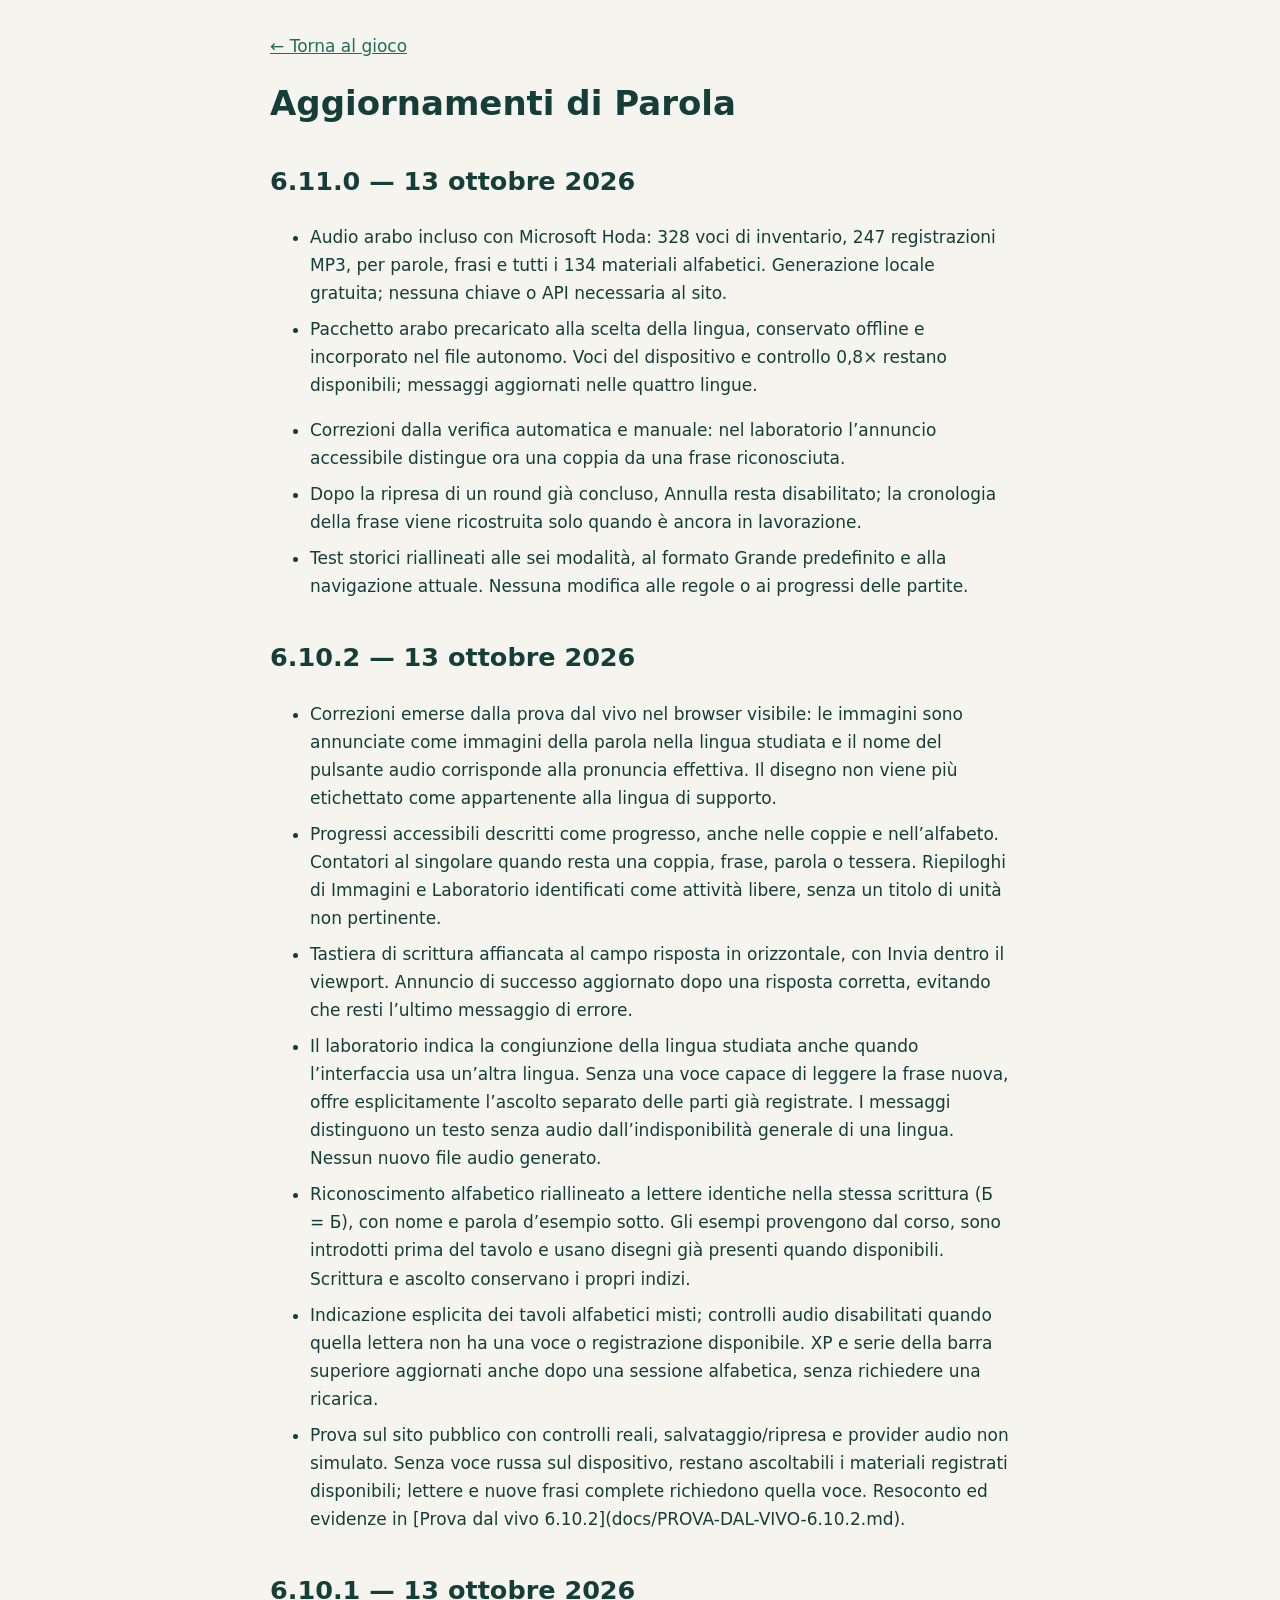
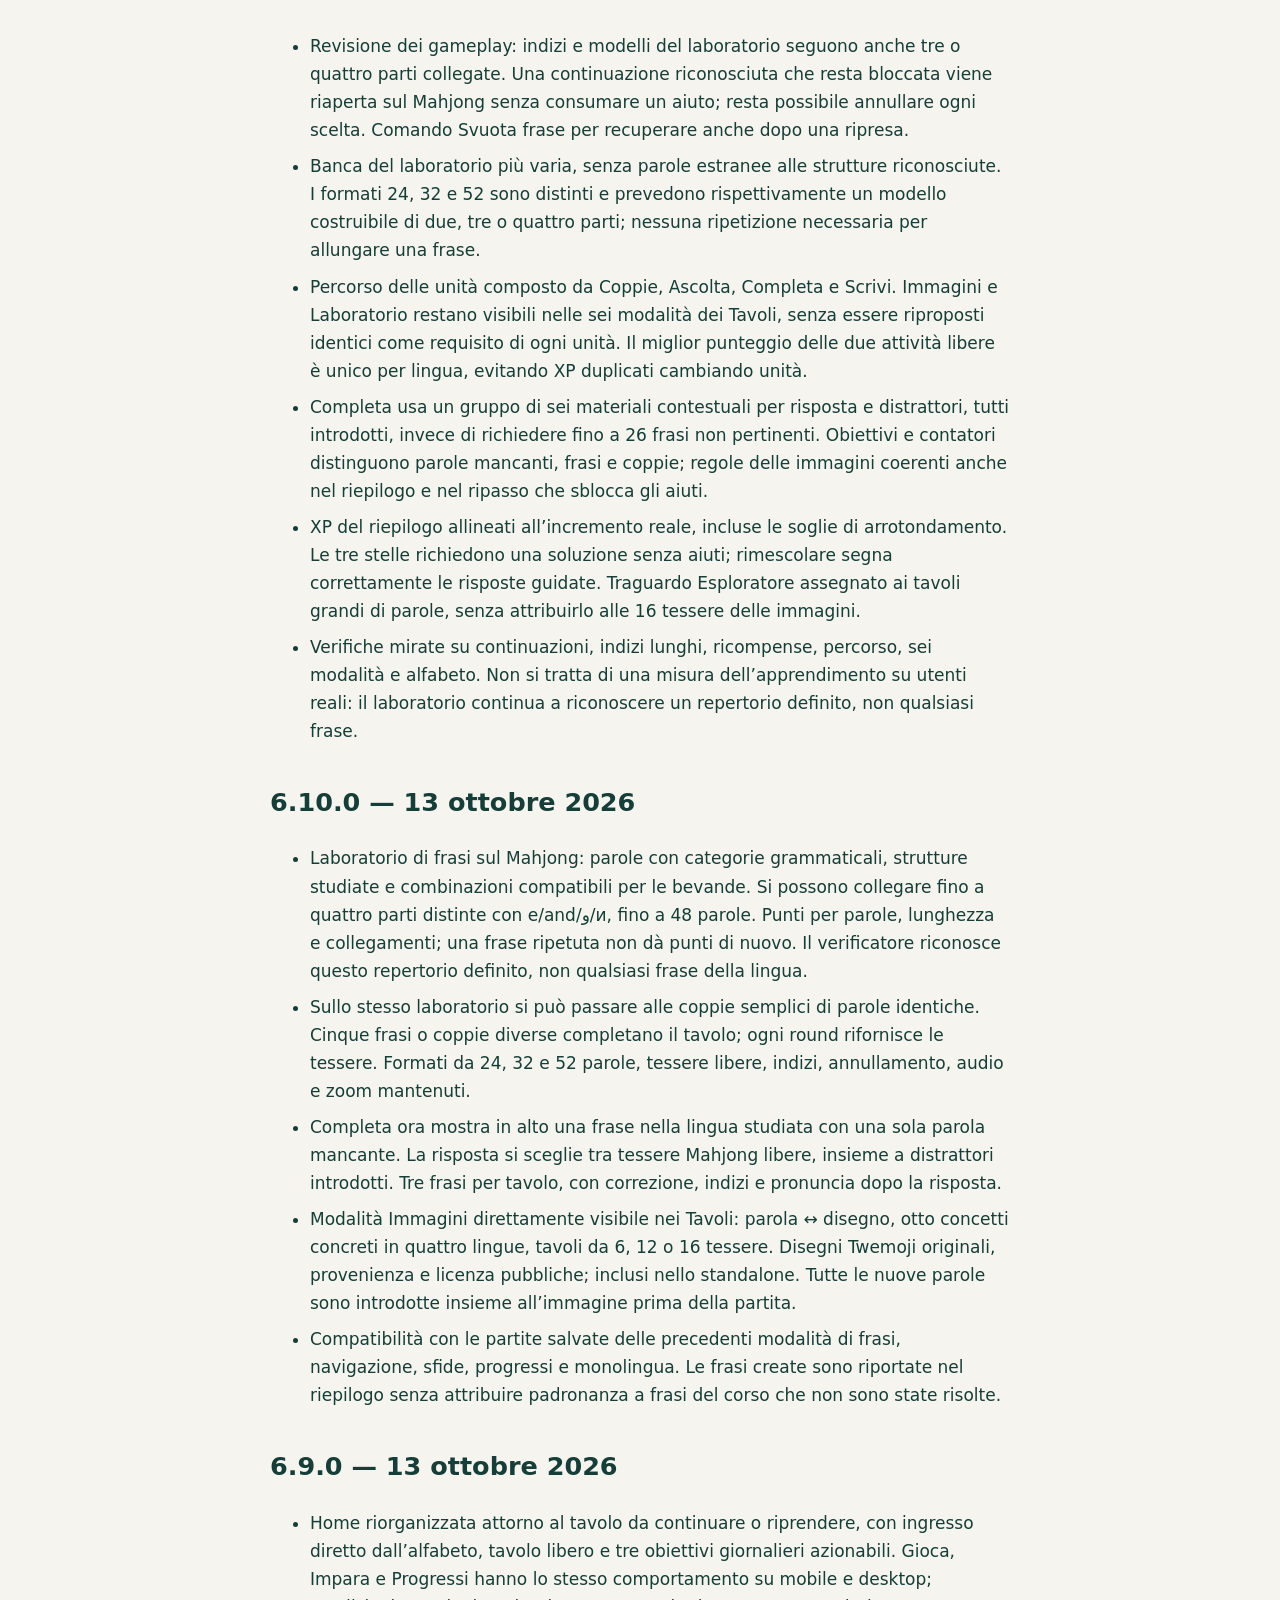
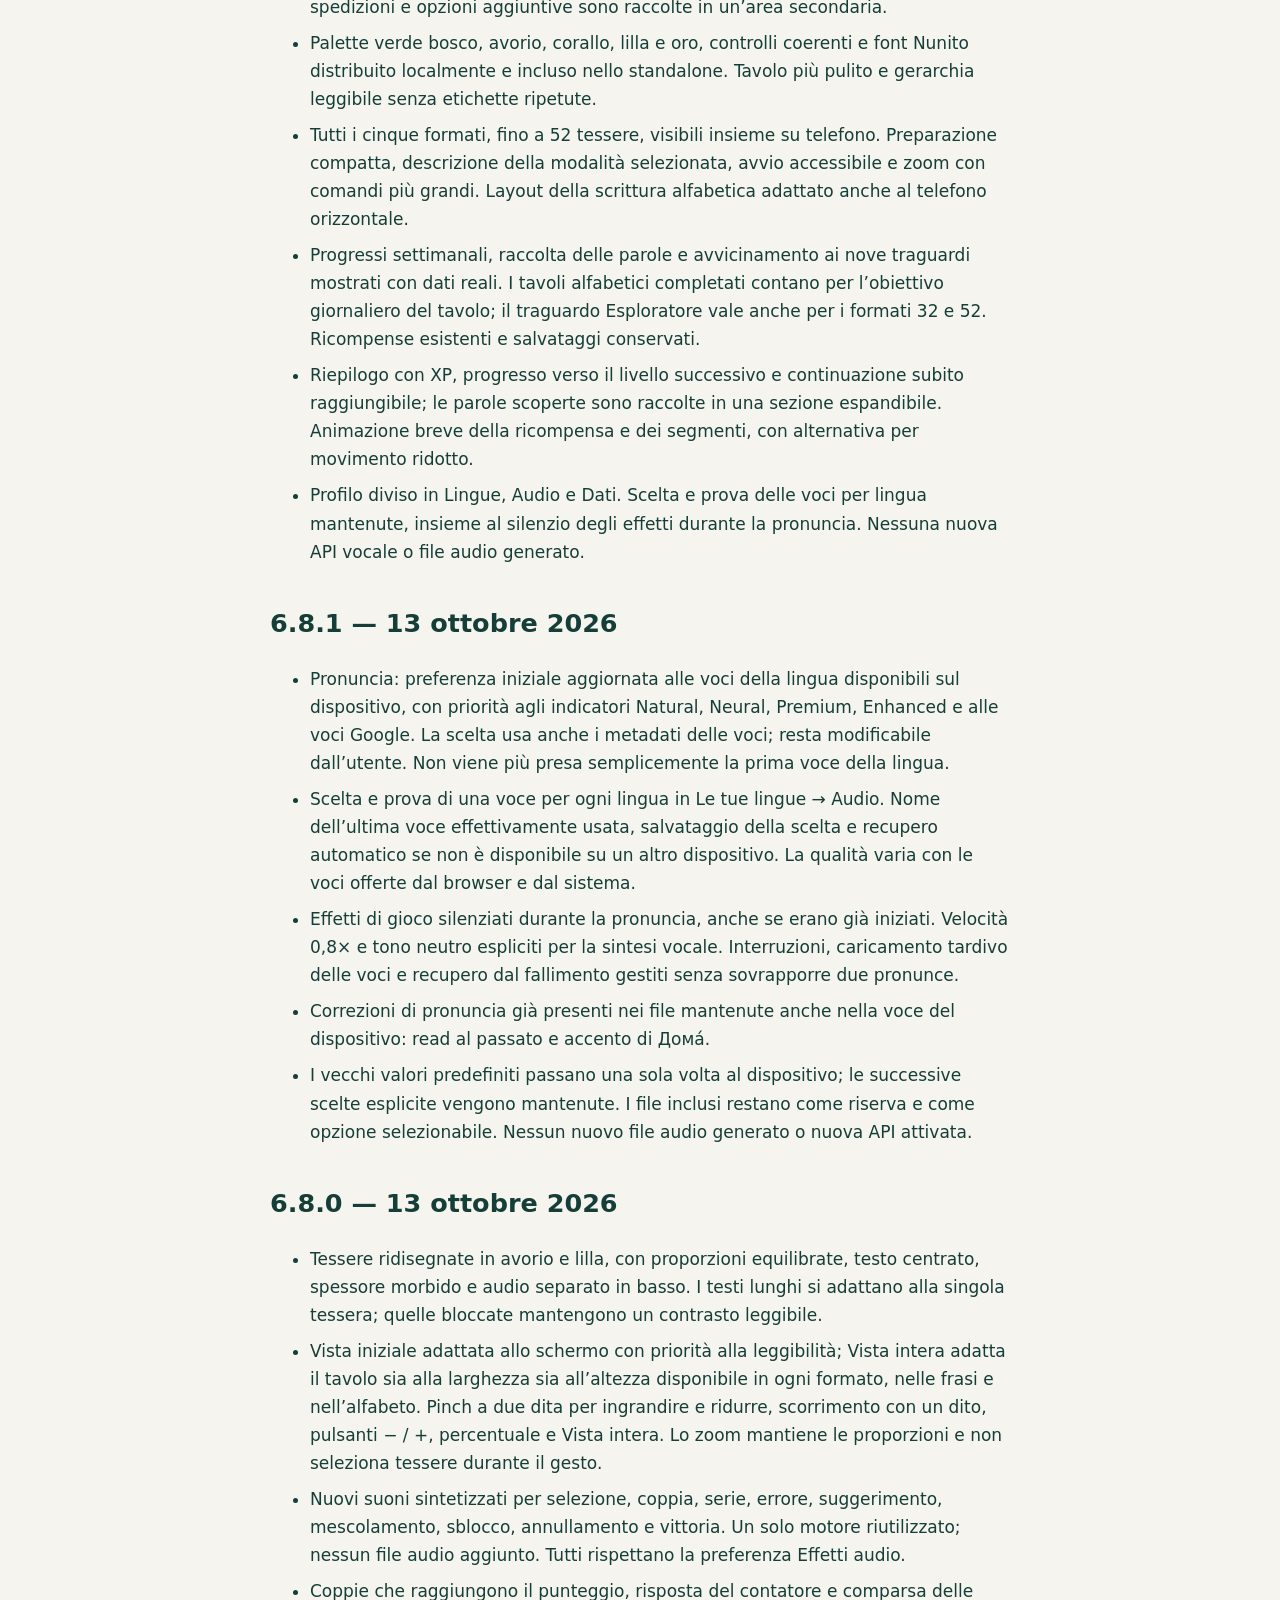
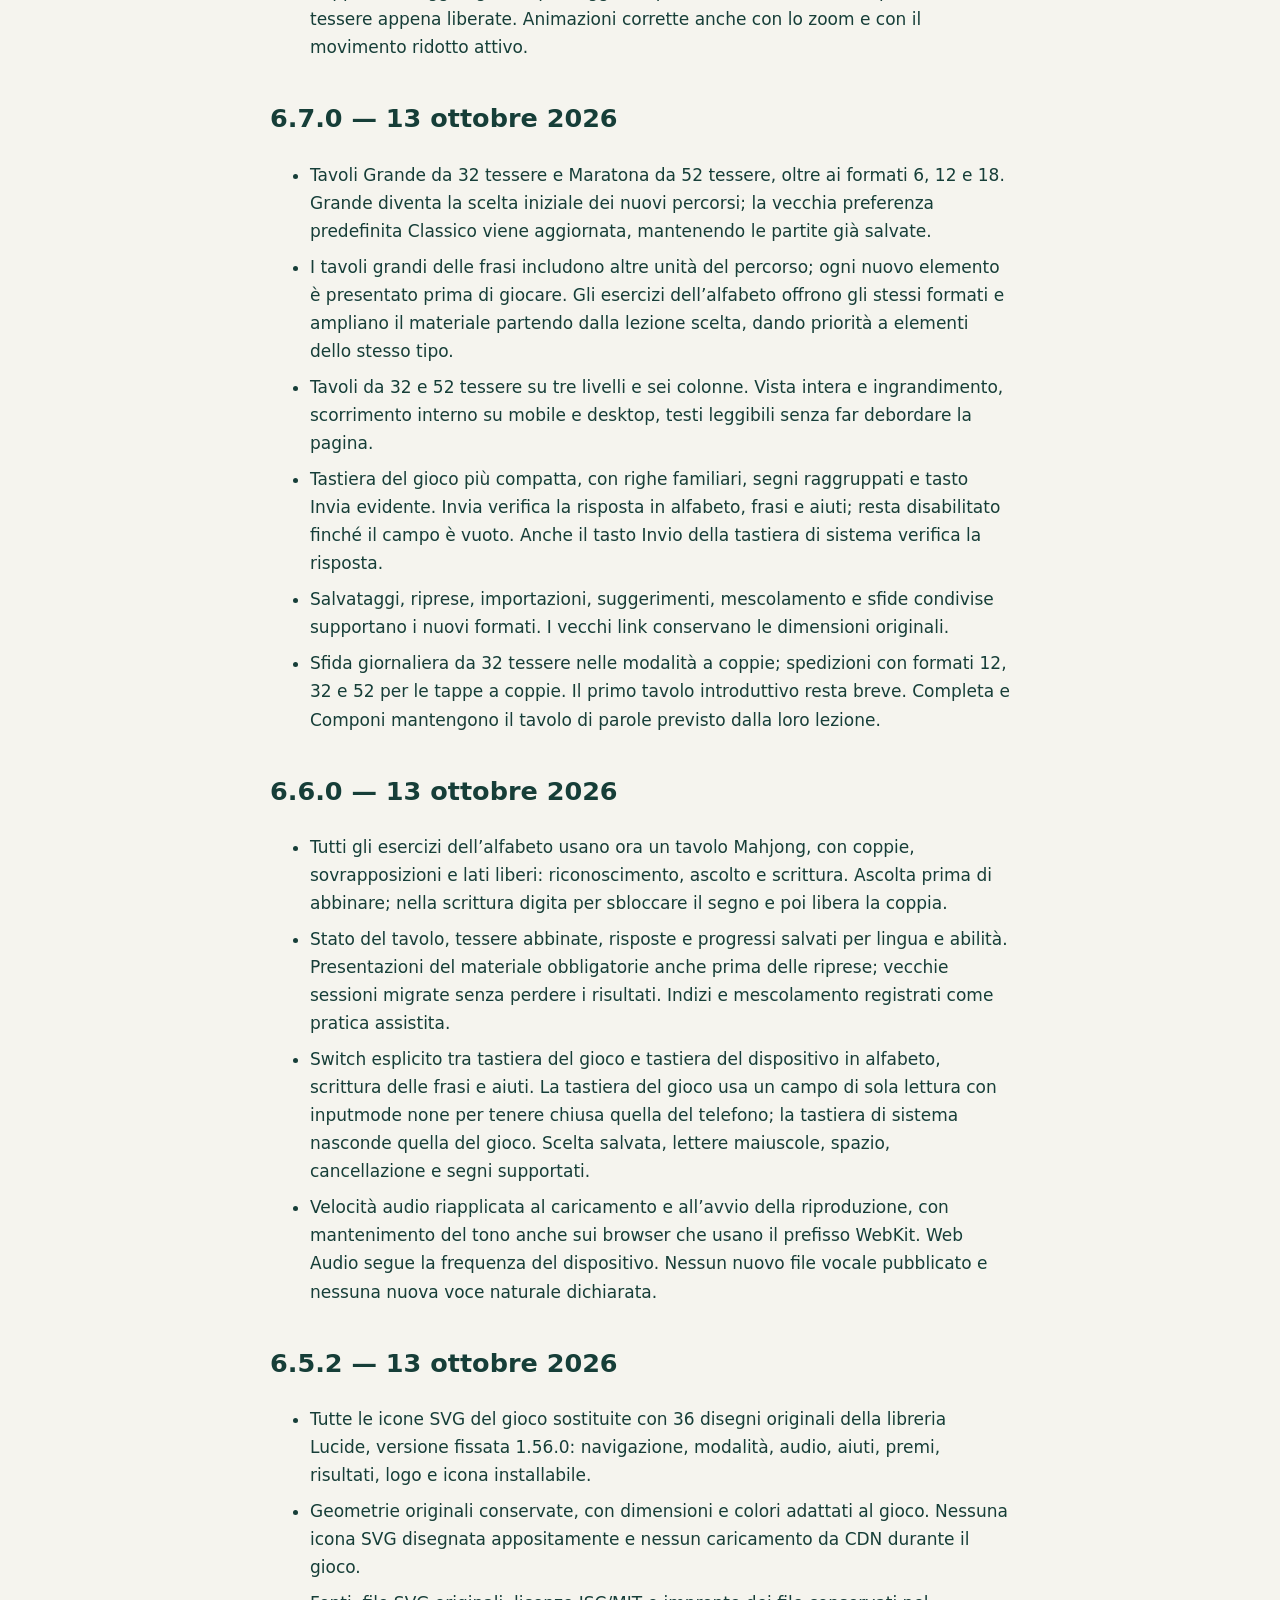
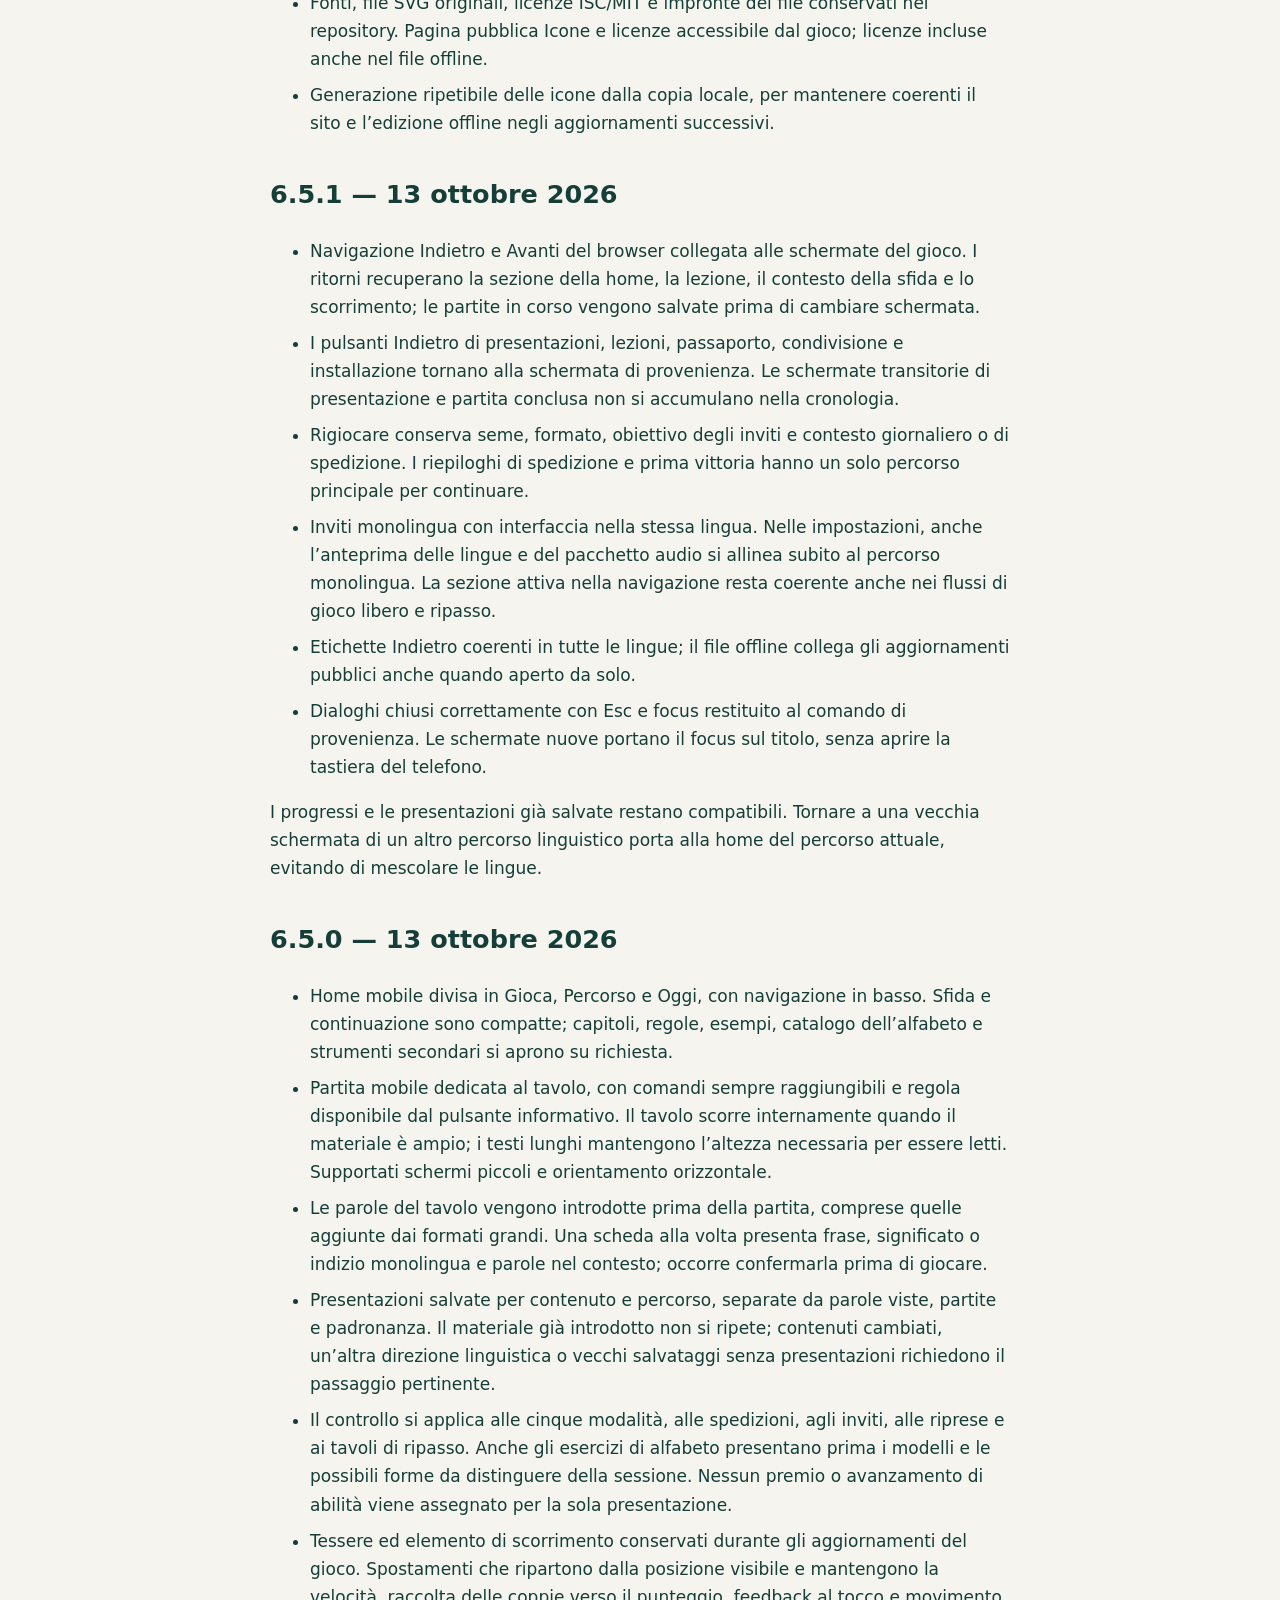
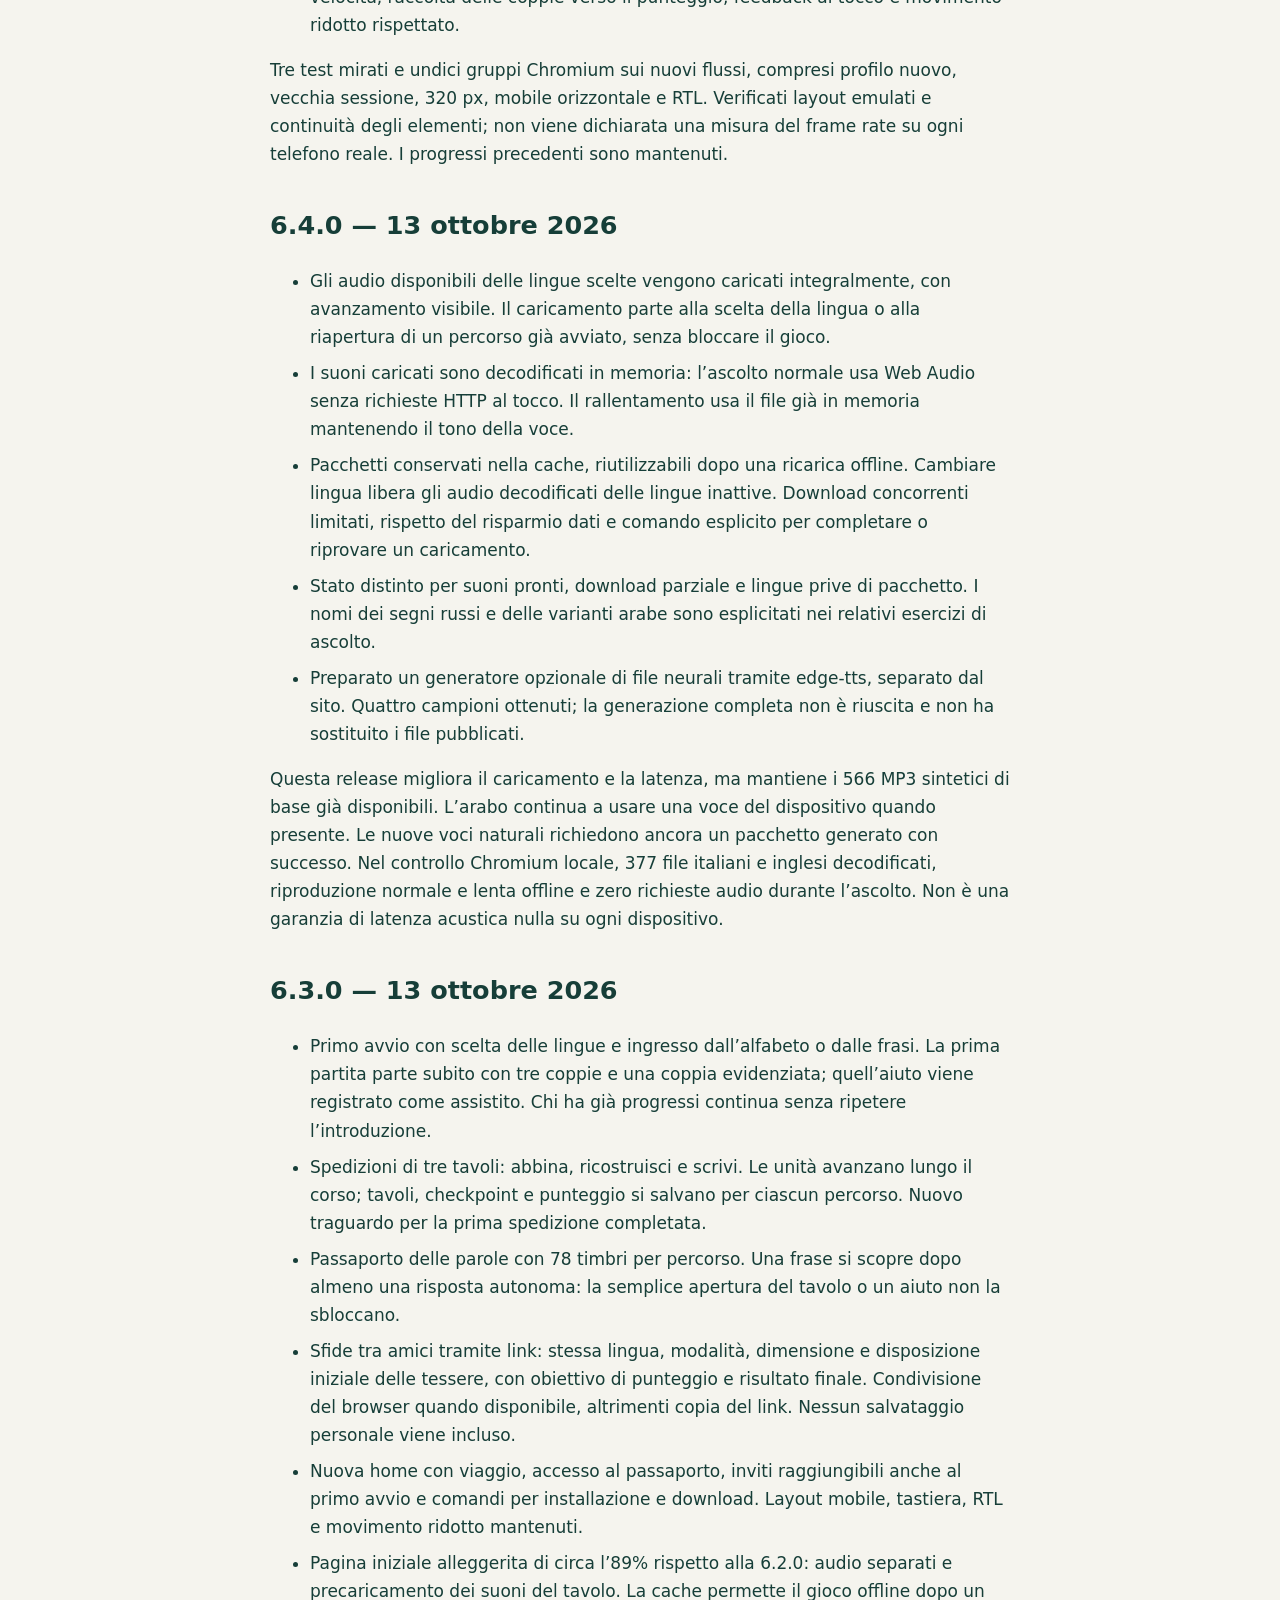
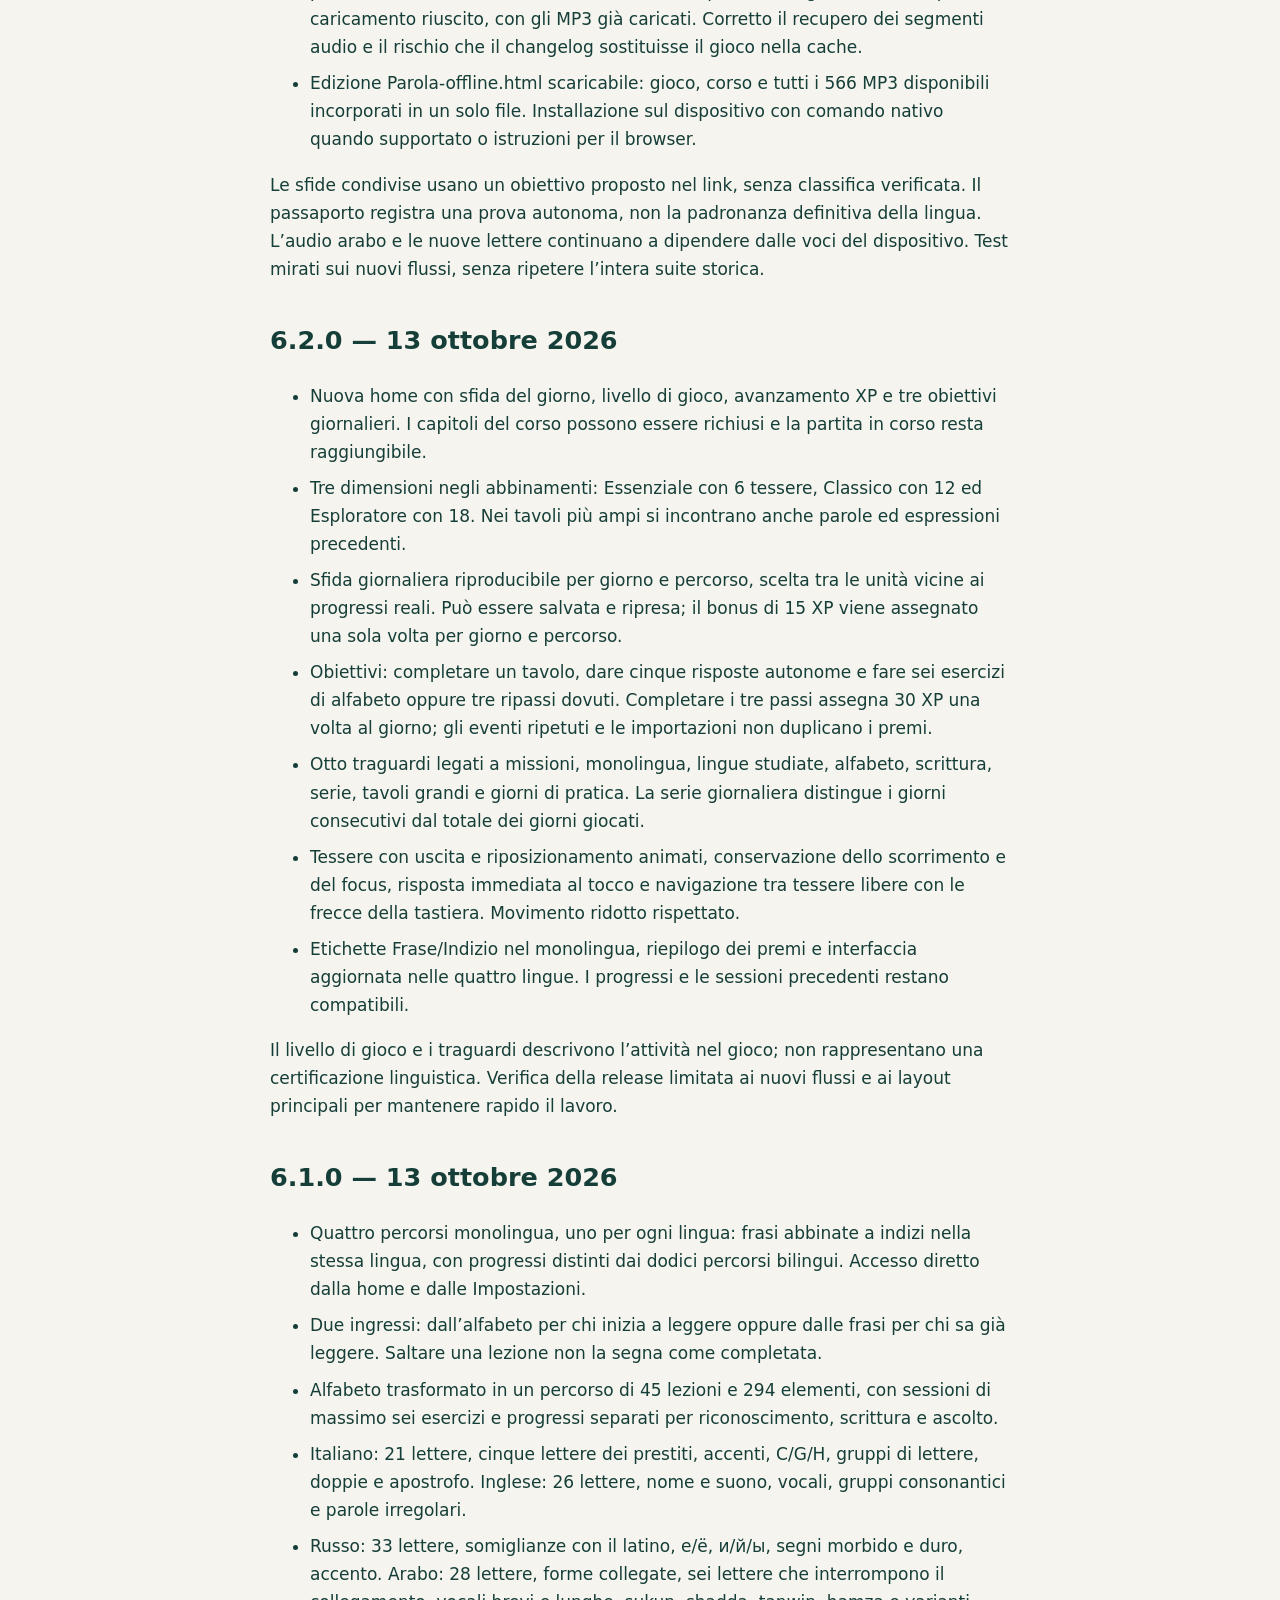
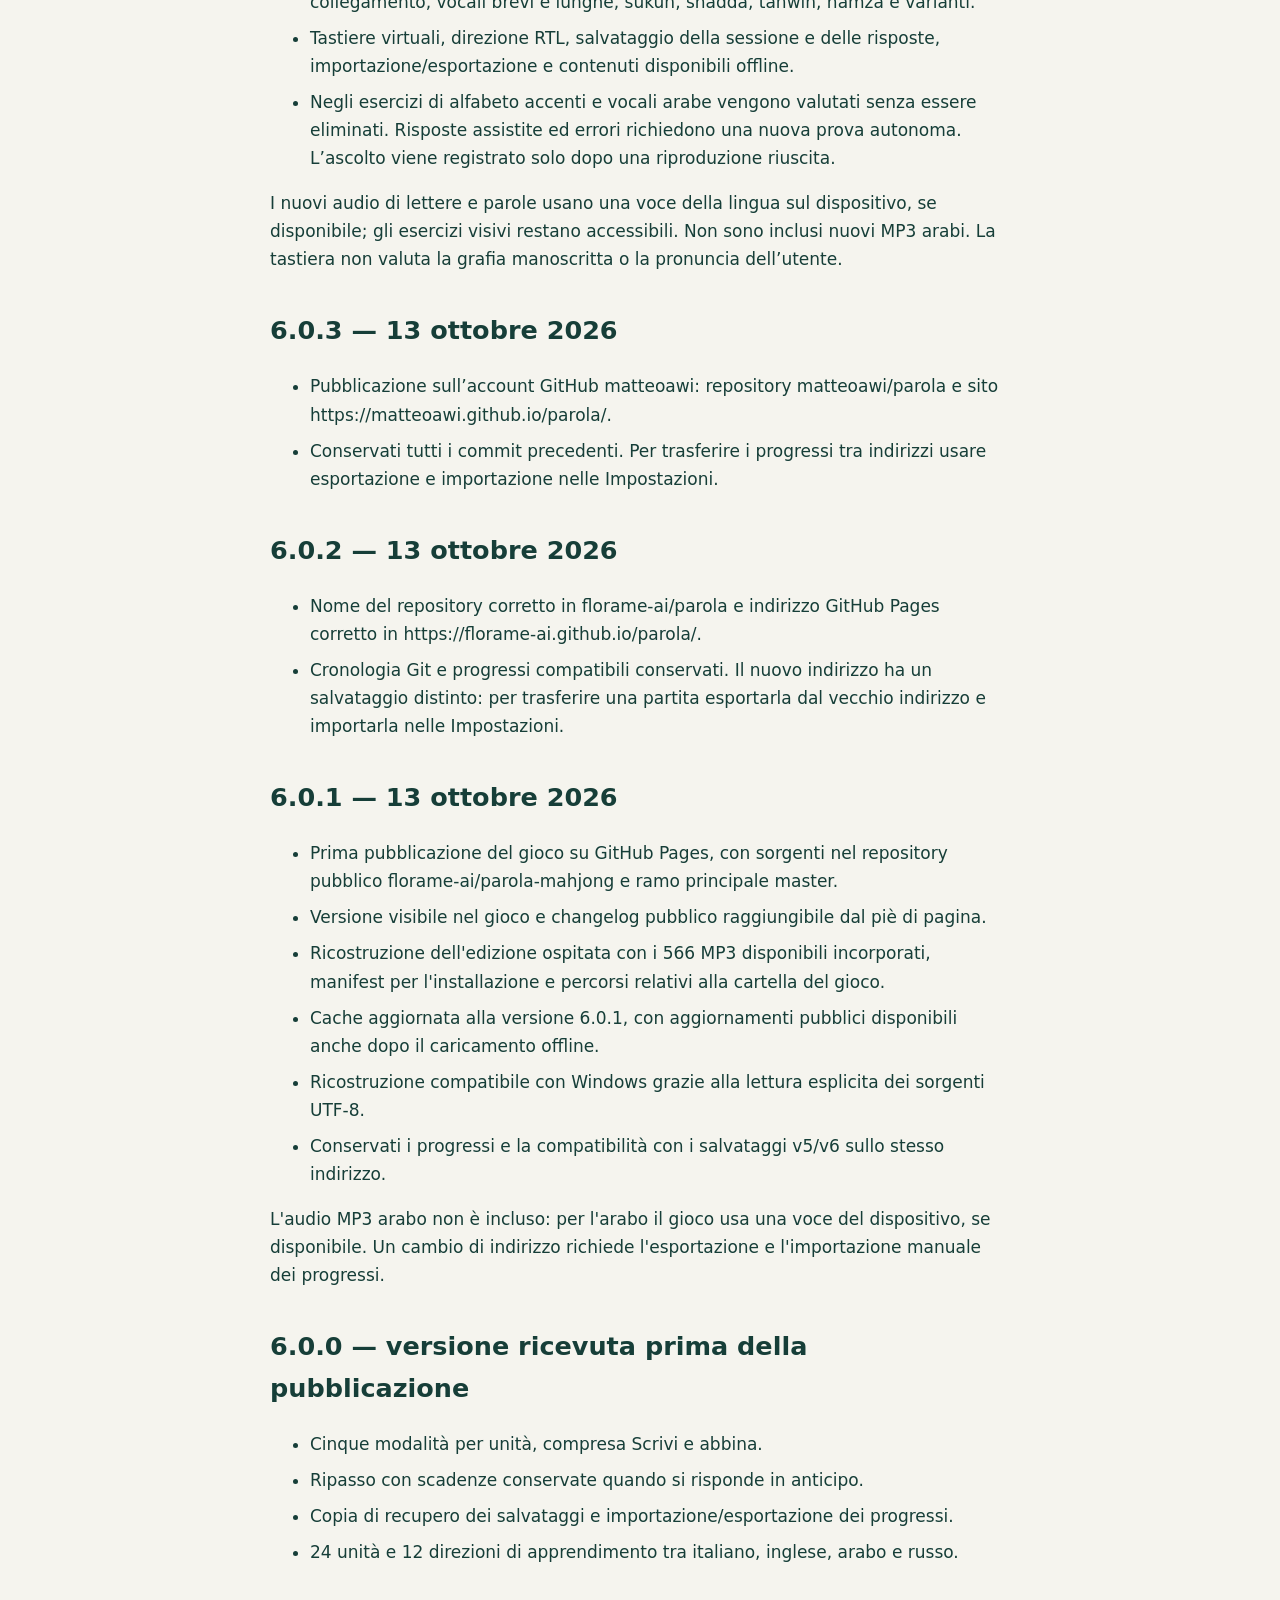
==== commit 7ad470d4: "feat: include audio arabo Microsoft Hoda e correzioni QA nella 6.11.0 Aggiunge 247 MP3 locali per 32" ====
--- a/changelog.html
+++ b/changelog.html
@@ -1 +1 @@
-<!doctype html><html lang="it"><head><meta charset="utf-8"><meta name="viewport" content="width=device-width,initial-scale=1,viewport-fit=cover"><title>Aggiornamenti — Parola 6.10.2</title><meta name="application-version" content="6.10.2"><link rel="icon" href="./icon.svg"><style>body{margin:0;background:#f5f4ee;color:#163e38;font:17px/1.65 system-ui,sans-serif}main{max-width:740px;margin:0 auto;padding:32px 24px 64px}a{color:#216e5d}h1{line-height:1.2}h2{margin-top:36px}li{margin:8px 0}a:focus-visible{outline:3px solid #7461a4;outline-offset:4px}</style></head><body><main><a href="./">← Torna al gioco</a><h1>Aggiornamenti di Parola</h1><h2>6.10.2 — 13 ottobre 2026</h2><ul><li>Correzioni emerse dalla prova dal vivo nel browser visibile: le immagini sono annunciate come immagini della parola nella lingua studiata e il nome del pulsante audio corrisponde alla pronuncia effettiva. Il disegno non viene più etichettato come appartenente alla lingua di supporto.</li><li>Progressi accessibili descritti come progresso, anche nelle coppie e nell’alfabeto. Contatori al singolare quando resta una coppia, frase, parola o tessera. Riepiloghi di Immagini e Laboratorio identificati come attività libere, senza un titolo di unità non pertinente.</li><li>Tastiera di scrittura affiancata al campo risposta in orizzontale, con Invia dentro il viewport. Annuncio di successo aggiornato dopo una risposta corretta, evitando che resti l’ultimo messaggio di errore.</li><li>Il laboratorio indica la congiunzione della lingua studiata anche quando l’interfaccia usa un’altra lingua. Senza una voce capace di leggere la frase nuova, offre esplicitamente l’ascolto separato delle parti già registrate. I messaggi distinguono un testo senza audio dall’indisponibilità generale di una lingua. Nessun nuovo file audio generato.</li><li>Riconoscimento alfabetico riallineato a lettere identiche nella stessa scrittura (Б = Б), con nome e parola d’esempio sotto. Gli esempi provengono dal corso, sono introdotti prima del tavolo e usano disegni già presenti quando disponibili. Scrittura e ascolto conservano i propri indizi.</li><li>Indicazione esplicita dei tavoli alfabetici misti; controlli audio disabilitati quando quella lettera non ha una voce o registrazione disponibile. XP e serie della barra superiore aggiornati anche dopo una sessione alfabetica, senza richiedere una ricarica.</li><li>Prova sul sito pubblico con controlli reali, salvataggio/ripresa e provider audio non simulato. Senza voce russa sul dispositivo, restano ascoltabili i materiali registrati disponibili; lettere e nuove frasi complete richiedono quella voce. Resoconto ed evidenze in [Prova dal vivo 6.10.2](docs/PROVA-DAL-VIVO-6.10.2.md).</li></ul><h2>6.10.1 — 13 ottobre 2026</h2><ul><li>Revisione dei gameplay: indizi e modelli del laboratorio seguono anche tre o quattro parti collegate. Una continuazione riconosciuta che resta bloccata viene riaperta sul Mahjong senza consumare un aiuto; resta possibile annullare ogni scelta. Comando Svuota frase per recuperare anche dopo una ripresa.</li><li>Banca del laboratorio più varia, senza parole estranee alle strutture riconosciute. I formati 24, 32 e 52 sono distinti e prevedono rispettivamente un modello costruibile di due, tre o quattro parti; nessuna ripetizione necessaria per allungare una frase.</li><li>Percorso delle unità composto da Coppie, Ascolta, Completa e Scrivi. Immagini e Laboratorio restano visibili nelle sei modalità dei Tavoli, senza essere riproposti identici come requisito di ogni unità. Il miglior punteggio delle due attività libere è unico per lingua, evitando XP duplicati cambiando unità.</li><li>Completa usa un gruppo di sei materiali contestuali per risposta e distrattori, tutti introdotti, invece di richiedere fino a 26 frasi non pertinenti. Obiettivi e contatori distinguono parole mancanti, frasi e coppie; regole delle immagini coerenti anche nel riepilogo e nel ripasso che sblocca gli aiuti.</li><li>XP del riepilogo allineati all’incremento reale, incluse le soglie di arrotondamento. Le tre stelle richiedono una soluzione senza aiuti; rimescolare segna correttamente le risposte guidate. Traguardo Esploratore assegnato ai tavoli grandi di parole, senza attribuirlo alle 16 tessere delle immagini.</li><li>Verifiche mirate su continuazioni, indizi lunghi, ricompense, percorso, sei modalità e alfabeto. Non si tratta di una misura dell’apprendimento su utenti reali: il laboratorio continua a riconoscere un repertorio definito, non qualsiasi frase.</li></ul><h2>6.10.0 — 13 ottobre 2026</h2><ul><li>Laboratorio di frasi sul Mahjong: parole con categorie grammaticali, strutture studiate e combinazioni compatibili per le bevande. Si possono collegare fino a quattro parti distinte con e/and/و/и, fino a 48 parole. Punti per parole, lunghezza e collegamenti; una frase ripetuta non dà punti di nuovo. Il verificatore riconosce questo repertorio definito, non qualsiasi frase della lingua.</li><li>Sullo stesso laboratorio si può passare alle coppie semplici di parole identiche. Cinque frasi o coppie diverse completano il tavolo; ogni round rifornisce le tessere. Formati da 24, 32 e 52 parole, tessere libere, indizi, annullamento, audio e zoom mantenuti.</li><li>Completa ora mostra in alto una frase nella lingua studiata con una sola parola mancante. La risposta si sceglie tra tessere Mahjong libere, insieme a distrattori introdotti. Tre frasi per tavolo, con correzione, indizi e pronuncia dopo la risposta.</li><li>Modalità Immagini direttamente visibile nei Tavoli: parola ↔ disegno, otto concetti concreti in quattro lingue, tavoli da 6, 12 o 16 tessere. Disegni Twemoji originali, provenienza e licenza pubbliche; inclusi nello standalone. Tutte le nuove parole sono introdotte insieme all’immagine prima della partita.</li><li>Compatibilità con le partite salvate delle precedenti modalità di frasi, navigazione, sfide, progressi e monolingua. Le frasi create sono riportate nel riepilogo senza attribuire padronanza a frasi del corso che non sono state risolte.</li></ul><h2>6.9.0 — 13 ottobre 2026</h2><ul><li>Home riorganizzata attorno al tavolo da continuare o riprendere, con ingresso diretto dall’alfabeto, tavolo libero e tre obiettivi giornalieri azionabili. Gioca, Impara e Progressi hanno lo stesso comportamento su mobile e desktop; spedizioni e opzioni aggiuntive sono raccolte in un’area secondaria.</li><li>Palette verde bosco, avorio, corallo, lilla e oro, controlli coerenti e font Nunito distribuito localmente e incluso nello standalone. Tavolo più pulito e gerarchia leggibile senza etichette ripetute.</li><li>Tutti i cinque formati, fino a 52 tessere, visibili insieme su telefono. Preparazione compatta, descrizione della modalità selezionata, avvio accessibile e zoom con comandi più grandi. Layout della scrittura alfabetica adattato anche al telefono orizzontale.</li><li>Progressi settimanali, raccolta delle parole e avvicinamento ai nove traguardi mostrati con dati reali. I tavoli alfabetici completati contano per l’obiettivo giornaliero del tavolo; il traguardo Esploratore vale anche per i formati 32 e 52. Ricompense esistenti e salvataggi conservati.</li><li>Riepilogo con XP, progresso verso il livello successivo e continuazione subito raggiungibile; le parole scoperte sono raccolte in una sezione espandibile. Animazione breve della ricompensa e dei segmenti, con alternativa per movimento ridotto.</li><li>Profilo diviso in Lingue, Audio e Dati. Scelta e prova delle voci per lingua mantenute, insieme al silenzio degli effetti durante la pronuncia. Nessuna nuova API vocale o file audio generato.</li></ul><h2>6.8.1 — 13 ottobre 2026</h2><ul><li>Pronuncia: preferenza iniziale aggiornata alle voci della lingua disponibili sul dispositivo, con priorità agli indicatori Natural, Neural, Premium, Enhanced e alle voci Google. La scelta usa anche i metadati delle voci; resta modificabile dall’utente. Non viene più presa semplicemente la prima voce della lingua.</li><li>Scelta e prova di una voce per ogni lingua in Le tue lingue → Audio. Nome dell’ultima voce effettivamente usata, salvataggio della scelta e recupero automatico se non è disponibile su un altro dispositivo. La qualità varia con le voci offerte dal browser e dal sistema.</li><li>Effetti di gioco silenziati durante la pronuncia, anche se erano già iniziati. Velocità 0,8× e tono neutro espliciti per la sintesi vocale. Interruzioni, caricamento tardivo delle voci e recupero dal fallimento gestiti senza sovrapporre due pronunce.</li><li>Correzioni di pronuncia già presenti nei file mantenute anche nella voce del dispositivo: read al passato e accento di Дома́.</li><li>I vecchi valori predefiniti passano una sola volta al dispositivo; le successive scelte esplicite vengono mantenute. I file inclusi restano come riserva e come opzione selezionabile. Nessun nuovo file audio generato o nuova API attivata.</li></ul><h2>6.8.0 — 13 ottobre 2026</h2><ul><li>Tessere ridisegnate in avorio e lilla, con proporzioni equilibrate, testo centrato, spessore morbido e audio separato in basso. I testi lunghi si adattano alla singola tessera; quelle bloccate mantengono un contrasto leggibile.</li><li>Vista iniziale adattata allo schermo con priorità alla leggibilità; Vista intera adatta il tavolo sia alla larghezza sia all’altezza disponibile in ogni formato, nelle frasi e nell’alfabeto. Pinch a due dita per ingrandire e ridurre, scorrimento con un dito, pulsanti − / +, percentuale e Vista intera. Lo zoom mantiene le proporzioni e non seleziona tessere durante il gesto.</li><li>Nuovi suoni sintetizzati per selezione, coppia, serie, errore, suggerimento, mescolamento, sblocco, annullamento e vittoria. Un solo motore riutilizzato; nessun file audio aggiunto. Tutti rispettano la preferenza Effetti audio.</li><li>Coppie che raggiungono il punteggio, risposta del contatore e comparsa delle tessere appena liberate. Animazioni corrette anche con lo zoom e con il movimento ridotto attivo.</li></ul><h2>6.7.0 — 13 ottobre 2026</h2><ul><li>Tavoli Grande da 32 tessere e Maratona da 52 tessere, oltre ai formati 6, 12 e 18. Grande diventa la scelta iniziale dei nuovi percorsi; la vecchia preferenza predefinita Classico viene aggiornata, mantenendo le partite già salvate.</li><li>I tavoli grandi delle frasi includono altre unità del percorso; ogni nuovo elemento è presentato prima di giocare. Gli esercizi dell’alfabeto offrono gli stessi formati e ampliano il materiale partendo dalla lezione scelta, dando priorità a elementi dello stesso tipo.</li><li>Tavoli da 32 e 52 tessere su tre livelli e sei colonne. Vista intera e ingrandimento, scorrimento interno su mobile e desktop, testi leggibili senza far debordare la pagina.</li><li>Tastiera del gioco più compatta, con righe familiari, segni raggruppati e tasto Invia evidente. Invia verifica la risposta in alfabeto, frasi e aiuti; resta disabilitato finché il campo è vuoto. Anche il tasto Invio della tastiera di sistema verifica la risposta.</li><li>Salvataggi, riprese, importazioni, suggerimenti, mescolamento e sfide condivise supportano i nuovi formati. I vecchi link conservano le dimensioni originali.</li><li>Sfida giornaliera da 32 tessere nelle modalità a coppie; spedizioni con formati 12, 32 e 52 per le tappe a coppie. Il primo tavolo introduttivo resta breve. Completa e Componi mantengono il tavolo di parole previsto dalla loro lezione.</li></ul><h2>6.6.0 — 13 ottobre 2026</h2><ul><li>Tutti gli esercizi dell’alfabeto usano ora un tavolo Mahjong, con coppie, sovrapposizioni e lati liberi: riconoscimento, ascolto e scrittura. Ascolta prima di abbinare; nella scrittura digita per sbloccare il segno e poi libera la coppia.</li><li>Stato del tavolo, tessere abbinate, risposte e progressi salvati per lingua e abilità. Presentazioni del materiale obbligatorie anche prima delle riprese; vecchie sessioni migrate senza perdere i risultati. Indizi e mescolamento registrati come pratica assistita.</li><li>Switch esplicito tra tastiera del gioco e tastiera del dispositivo in alfabeto, scrittura delle frasi e aiuti. La tastiera del gioco usa un campo di sola lettura con inputmode none per tenere chiusa quella del telefono; la tastiera di sistema nasconde quella del gioco. Scelta salvata, lettere maiuscole, spazio, cancellazione e segni supportati.</li><li>Velocità audio riapplicata al caricamento e all’avvio della riproduzione, con mantenimento del tono anche sui browser che usano il prefisso WebKit. Web Audio segue la frequenza del dispositivo. Nessun nuovo file vocale pubblicato e nessuna nuova voce naturale dichiarata.</li></ul><h2>6.5.2 — 13 ottobre 2026</h2><ul><li>Tutte le icone SVG del gioco sostituite con 36 disegni originali della libreria Lucide, versione fissata 1.56.0: navigazione, modalità, audio, aiuti, premi, risultati, logo e icona installabile.</li><li>Geometrie originali conservate, con dimensioni e colori adattati al gioco. Nessuna icona SVG disegnata appositamente e nessun caricamento da CDN durante il gioco.</li><li>Fonti, file SVG originali, licenze ISC/MIT e impronte dei file conservati nel repository. Pagina pubblica Icone e licenze accessibile dal gioco; licenze incluse anche nel file offline.</li><li>Generazione ripetibile delle icone dalla copia locale, per mantenere coerenti il sito e l’edizione offline negli aggiornamenti successivi.</li></ul><h2>6.5.1 — 13 ottobre 2026</h2><ul><li>Navigazione Indietro e Avanti del browser collegata alle schermate del gioco. I ritorni recuperano la sezione della home, la lezione, il contesto della sfida e lo scorrimento; le partite in corso vengono salvate prima di cambiare schermata.</li><li>I pulsanti Indietro di presentazioni, lezioni, passaporto, condivisione e installazione tornano alla schermata di provenienza. Le schermate transitorie di presentazione e partita conclusa non si accumulano nella cronologia.</li><li>Rigiocare conserva seme, formato, obiettivo degli inviti e contesto giornaliero o di spedizione. I riepiloghi di spedizione e prima vittoria hanno un solo percorso principale per continuare.</li><li>Inviti monolingua con interfaccia nella stessa lingua. Nelle impostazioni, anche l’anteprima delle lingue e del pacchetto audio si allinea subito al percorso monolingua. La sezione attiva nella navigazione resta coerente anche nei flussi di gioco libero e ripasso.</li><li>Etichette Indietro coerenti in tutte le lingue; il file offline collega gli aggiornamenti pubblici anche quando aperto da solo.</li><li>Dialoghi chiusi correttamente con Esc e focus restituito al comando di provenienza. Le schermate nuove portano il focus sul titolo, senza aprire la tastiera del telefono.</li></ul><p>I progressi e le presentazioni già salvate restano compatibili. Tornare a una vecchia schermata di un altro percorso linguistico porta alla home del percorso attuale, evitando di mescolare le lingue.</p><h2>6.5.0 — 13 ottobre 2026</h2><ul><li>Home mobile divisa in Gioca, Percorso e Oggi, con navigazione in basso. Sfida e continuazione sono compatte; capitoli, regole, esempi, catalogo dell’alfabeto e strumenti secondari si aprono su richiesta.</li><li>Partita mobile dedicata al tavolo, con comandi sempre raggiungibili e regola disponibile dal pulsante informativo. Il tavolo scorre internamente quando il materiale è ampio; i testi lunghi mantengono l’altezza necessaria per essere letti. Supportati schermi piccoli e orientamento orizzontale.</li><li>Le parole del tavolo vengono introdotte prima della partita, comprese quelle aggiunte dai formati grandi. Una scheda alla volta presenta frase, significato o indizio monolingua e parole nel contesto; occorre confermarla prima di giocare.</li><li>Presentazioni salvate per contenuto e percorso, separate da parole viste, partite e padronanza. Il materiale già introdotto non si ripete; contenuti cambiati, un’altra direzione linguistica o vecchi salvataggi senza presentazioni richiedono il passaggio pertinente.</li><li>Il controllo si applica alle cinque modalità, alle spedizioni, agli inviti, alle riprese e ai tavoli di ripasso. Anche gli esercizi di alfabeto presentano prima i modelli e le possibili forme da distinguere della sessione. Nessun premio o avanzamento di abilità viene assegnato per la sola presentazione.</li><li>Tessere ed elemento di scorrimento conservati durante gli aggiornamenti del gioco. Spostamenti che ripartono dalla posizione visibile e mantengono la velocità, raccolta delle coppie verso il punteggio, feedback al tocco e movimento ridotto rispettato.</li></ul><p>Tre test mirati e undici gruppi Chromium sui nuovi flussi, compresi profilo nuovo, vecchia sessione, 320 px, mobile orizzontale e RTL. Verificati layout emulati e continuità degli elementi; non viene dichiarata una misura del frame rate su ogni telefono reale. I progressi precedenti sono mantenuti.</p><h2>6.4.0 — 13 ottobre 2026</h2><ul><li>Gli audio disponibili delle lingue scelte vengono caricati integralmente, con avanzamento visibile. Il caricamento parte alla scelta della lingua o alla riapertura di un percorso già avviato, senza bloccare il gioco.</li><li>I suoni caricati sono decodificati in memoria: l’ascolto normale usa Web Audio senza richieste HTTP al tocco. Il rallentamento usa il file già in memoria mantenendo il tono della voce.</li><li>Pacchetti conservati nella cache, riutilizzabili dopo una ricarica offline. Cambiare lingua libera gli audio decodificati delle lingue inattive. Download concorrenti limitati, rispetto del risparmio dati e comando esplicito per completare o riprovare un caricamento.</li><li>Stato distinto per suoni pronti, download parziale e lingue prive di pacchetto. I nomi dei segni russi e delle varianti arabe sono esplicitati nei relativi esercizi di ascolto.</li><li>Preparato un generatore opzionale di file neurali tramite edge-tts, separato dal sito. Quattro campioni ottenuti; la generazione completa non è riuscita e non ha sostituito i file pubblicati.</li></ul><p>Questa release migliora il caricamento e la latenza, ma mantiene i 566 MP3 sintetici di base già disponibili. L’arabo continua a usare una voce del dispositivo quando presente. Le nuove voci naturali richiedono ancora un pacchetto generato con successo. Nel controllo Chromium locale, 377 file italiani e inglesi decodificati, riproduzione normale e lenta offline e zero richieste audio durante l’ascolto. Non è una garanzia di latenza acustica nulla su ogni dispositivo.</p><h2>6.3.0 — 13 ottobre 2026</h2><ul><li>Primo avvio con scelta delle lingue e ingresso dall’alfabeto o dalle frasi. La prima partita parte subito con tre coppie e una coppia evidenziata; quell’aiuto viene registrato come assistito. Chi ha già progressi continua senza ripetere l’introduzione.</li><li>Spedizioni di tre tavoli: abbina, ricostruisci e scrivi. Le unità avanzano lungo il corso; tavoli, checkpoint e punteggio si salvano per ciascun percorso. Nuovo traguardo per la prima spedizione completata.</li><li>Passaporto delle parole con 78 timbri per percorso. Una frase si scopre dopo almeno una risposta autonoma: la semplice apertura del tavolo o un aiuto non la sbloccano.</li><li>Sfide tra amici tramite link: stessa lingua, modalità, dimensione e disposizione iniziale delle tessere, con obiettivo di punteggio e risultato finale. Condivisione del browser quando disponibile, altrimenti copia del link. Nessun salvataggio personale viene incluso.</li><li>Nuova home con viaggio, accesso al passaporto, inviti raggiungibili anche al primo avvio e comandi per installazione e download. Layout mobile, tastiera, RTL e movimento ridotto mantenuti.</li><li>Pagina iniziale alleggerita di circa l’89% rispetto alla 6.2.0: audio separati e precaricamento dei suoni del tavolo. La cache permette il gioco offline dopo un caricamento riuscito, con gli MP3 già caricati. Corretto il recupero dei segmenti audio e il rischio che il changelog sostituisse il gioco nella cache.</li><li>Edizione Parola-offline.html scaricabile: gioco, corso e tutti i 566 MP3 disponibili incorporati in un solo file. Installazione sul dispositivo con comando nativo quando supportato o istruzioni per il browser.</li></ul><p>Le sfide condivise usano un obiettivo proposto nel link, senza classifica verificata. Il passaporto registra una prova autonoma, non la padronanza definitiva della lingua. L’audio arabo e le nuove lettere continuano a dipendere dalle voci del dispositivo. Test mirati sui nuovi flussi, senza ripetere l’intera suite storica.</p><h2>6.2.0 — 13 ottobre 2026</h2><ul><li>Nuova home con sfida del giorno, livello di gioco, avanzamento XP e tre obiettivi giornalieri. I capitoli del corso possono essere richiusi e la partita in corso resta raggiungibile.</li><li>Tre dimensioni negli abbinamenti: Essenziale con 6 tessere, Classico con 12 ed Esploratore con 18. Nei tavoli più ampi si incontrano anche parole ed espressioni precedenti.</li><li>Sfida giornaliera riproducibile per giorno e percorso, scelta tra le unità vicine ai progressi reali. Può essere salvata e ripresa; il bonus di 15 XP viene assegnato una sola volta per giorno e percorso.</li><li>Obiettivi: completare un tavolo, dare cinque risposte autonome e fare sei esercizi di alfabeto oppure tre ripassi dovuti. Completare i tre passi assegna 30 XP una volta al giorno; gli eventi ripetuti e le importazioni non duplicano i premi.</li><li>Otto traguardi legati a missioni, monolingua, lingue studiate, alfabeto, scrittura, serie, tavoli grandi e giorni di pratica. La serie giornaliera distingue i giorni consecutivi dal totale dei giorni giocati.</li><li>Tessere con uscita e riposizionamento animati, conservazione dello scorrimento e del focus, risposta immediata al tocco e navigazione tra tessere libere con le frecce della tastiera. Movimento ridotto rispettato.</li><li>Etichette Frase/Indizio nel monolingua, riepilogo dei premi e interfaccia aggiornata nelle quattro lingue. I progressi e le sessioni precedenti restano compatibili.</li></ul><p>Il livello di gioco e i traguardi descrivono l’attività nel gioco; non rappresentano una certificazione linguistica. Verifica della release limitata ai nuovi flussi e ai layout principali per mantenere rapido il lavoro.</p><h2>6.1.0 — 13 ottobre 2026</h2><ul><li>Quattro percorsi monolingua, uno per ogni lingua: frasi abbinate a indizi nella stessa lingua, con progressi distinti dai dodici percorsi bilingui. Accesso diretto dalla home e dalle Impostazioni.</li><li>Due ingressi: dall’alfabeto per chi inizia a leggere oppure dalle frasi per chi sa già leggere. Saltare una lezione non la segna come completata.</li><li>Alfabeto trasformato in un percorso di 45 lezioni e 294 elementi, con sessioni di massimo sei esercizi e progressi separati per riconoscimento, scrittura e ascolto.</li><li>Italiano: 21 lettere, cinque lettere dei prestiti, accenti, C/G/H, gruppi di lettere, doppie e apostrofo. Inglese: 26 lettere, nome e suono, vocali, gruppi consonantici e parole irregolari.</li><li>Russo: 33 lettere, somiglianze con il latino, е/ё, и/й/ы, segni morbido e duro, accento. Arabo: 28 lettere, forme collegate, sei lettere che interrompono il collegamento, vocali brevi e lunghe, sukun, shadda, tanwin, hamza e varianti.</li><li>Tastiere virtuali, direzione RTL, salvataggio della sessione e delle risposte, importazione/esportazione e contenuti disponibili offline.</li><li>Negli esercizi di alfabeto accenti e vocali arabe vengono valutati senza essere eliminati. Risposte assistite ed errori richiedono una nuova prova autonoma. L’ascolto viene registrato solo dopo una riproduzione riuscita.</li></ul><p>I nuovi audio di lettere e parole usano una voce della lingua sul dispositivo, se disponibile; gli esercizi visivi restano accessibili. Non sono inclusi nuovi MP3 arabi. La tastiera non valuta la grafia manoscritta o la pronuncia dell’utente.</p><h2>6.0.3 — 13 ottobre 2026</h2><ul><li>Pubblicazione sull’account GitHub matteoawi: repository matteoawi/parola e sito https://matteoawi.github.io/parola/.</li><li>Conservati tutti i commit precedenti. Per trasferire i progressi tra indirizzi usare esportazione e importazione nelle Impostazioni.</li></ul><h2>6.0.2 — 13 ottobre 2026</h2><ul><li>Nome del repository corretto in florame-ai/parola e indirizzo GitHub Pages corretto in https://florame-ai.github.io/parola/.</li><li>Cronologia Git e progressi compatibili conservati. Il nuovo indirizzo ha un salvataggio distinto: per trasferire una partita esportarla dal vecchio indirizzo e importarla nelle Impostazioni.</li></ul><h2>6.0.1 — 13 ottobre 2026</h2><ul><li>Prima pubblicazione del gioco su GitHub Pages, con sorgenti nel repository pubblico florame-ai/parola-mahjong e ramo principale master.</li><li>Versione visibile nel gioco e changelog pubblico raggiungibile dal piè di pagina.</li><li>Ricostruzione dell&#x27;edizione ospitata con i 566 MP3 disponibili incorporati, manifest per l&#x27;installazione e percorsi relativi alla cartella del gioco.</li><li>Cache aggiornata alla versione 6.0.1, con aggiornamenti pubblici disponibili anche dopo il caricamento offline.</li><li>Ricostruzione compatibile con Windows grazie alla lettura esplicita dei sorgenti UTF-8.</li><li>Conservati i progressi e la compatibilità con i salvataggi v5/v6 sullo stesso indirizzo.</li></ul><p>L&#x27;audio MP3 arabo non è incluso: per l&#x27;arabo il gioco usa una voce del dispositivo, se disponibile. Un cambio di indirizzo richiede l&#x27;esportazione e l&#x27;importazione manuale dei progressi.</p><h2>6.0.0 — versione ricevuta prima della pubblicazione</h2><ul><li>Cinque modalità per unità, compresa Scrivi e abbina.</li><li>Ripasso con scadenze conservate quando si risponde in anticipo.</li><li>Copia di recupero dei salvataggi e importazione/esportazione dei progressi.</li><li>24 unità e 12 direzioni di apprendimento tra italiano, inglese, arabo e russo.</li></ul></main></body></html>+<!doctype html><html lang="it"><head><meta charset="utf-8"><meta name="viewport" content="width=device-width,initial-scale=1,viewport-fit=cover"><title>Aggiornamenti — Parola 6.11.0</title><meta name="application-version" content="6.11.0"><link rel="icon" href="./icon.svg"><style>body{margin:0;background:#f5f4ee;color:#163e38;font:17px/1.65 system-ui,sans-serif}main{max-width:740px;margin:0 auto;padding:32px 24px 64px}a{color:#216e5d}h1{line-height:1.2}h2{margin-top:36px}li{margin:8px 0}a:focus-visible{outline:3px solid #7461a4;outline-offset:4px}</style></head><body><main><a href="./">← Torna al gioco</a><h1>Aggiornamenti di Parola</h1><h2>6.11.0 — 13 ottobre 2026</h2><ul><li>Audio arabo incluso con Microsoft Hoda: 328 voci di inventario, 247 registrazioni MP3, per parole, frasi e tutti i 134 materiali alfabetici. Generazione locale gratuita; nessuna chiave o API necessaria al sito.</li><li>Pacchetto arabo precaricato alla scelta della lingua, conservato offline e incorporato nel file autonomo. Voci del dispositivo e controllo 0,8× restano disponibili; messaggi aggiornati nelle quattro lingue.</li></ul><ul><li>Correzioni dalla verifica automatica e manuale: nel laboratorio l’annuncio accessibile distingue ora una coppia da una frase riconosciuta.</li><li>Dopo la ripresa di un round già concluso, Annulla resta disabilitato; la cronologia della frase viene ricostruita solo quando è ancora in lavorazione.</li><li>Test storici riallineati alle sei modalità, al formato Grande predefinito e alla navigazione attuale. Nessuna modifica alle regole o ai progressi delle partite.</li></ul><h2>6.10.2 — 13 ottobre 2026</h2><ul><li>Correzioni emerse dalla prova dal vivo nel browser visibile: le immagini sono annunciate come immagini della parola nella lingua studiata e il nome del pulsante audio corrisponde alla pronuncia effettiva. Il disegno non viene più etichettato come appartenente alla lingua di supporto.</li><li>Progressi accessibili descritti come progresso, anche nelle coppie e nell’alfabeto. Contatori al singolare quando resta una coppia, frase, parola o tessera. Riepiloghi di Immagini e Laboratorio identificati come attività libere, senza un titolo di unità non pertinente.</li><li>Tastiera di scrittura affiancata al campo risposta in orizzontale, con Invia dentro il viewport. Annuncio di successo aggiornato dopo una risposta corretta, evitando che resti l’ultimo messaggio di errore.</li><li>Il laboratorio indica la congiunzione della lingua studiata anche quando l’interfaccia usa un’altra lingua. Senza una voce capace di leggere la frase nuova, offre esplicitamente l’ascolto separato delle parti già registrate. I messaggi distinguono un testo senza audio dall’indisponibilità generale di una lingua. Nessun nuovo file audio generato.</li><li>Riconoscimento alfabetico riallineato a lettere identiche nella stessa scrittura (Б = Б), con nome e parola d’esempio sotto. Gli esempi provengono dal corso, sono introdotti prima del tavolo e usano disegni già presenti quando disponibili. Scrittura e ascolto conservano i propri indizi.</li><li>Indicazione esplicita dei tavoli alfabetici misti; controlli audio disabilitati quando quella lettera non ha una voce o registrazione disponibile. XP e serie della barra superiore aggiornati anche dopo una sessione alfabetica, senza richiedere una ricarica.</li><li>Prova sul sito pubblico con controlli reali, salvataggio/ripresa e provider audio non simulato. Senza voce russa sul dispositivo, restano ascoltabili i materiali registrati disponibili; lettere e nuove frasi complete richiedono quella voce. Resoconto ed evidenze in [Prova dal vivo 6.10.2](docs/PROVA-DAL-VIVO-6.10.2.md).</li></ul><h2>6.10.1 — 13 ottobre 2026</h2><ul><li>Revisione dei gameplay: indizi e modelli del laboratorio seguono anche tre o quattro parti collegate. Una continuazione riconosciuta che resta bloccata viene riaperta sul Mahjong senza consumare un aiuto; resta possibile annullare ogni scelta. Comando Svuota frase per recuperare anche dopo una ripresa.</li><li>Banca del laboratorio più varia, senza parole estranee alle strutture riconosciute. I formati 24, 32 e 52 sono distinti e prevedono rispettivamente un modello costruibile di due, tre o quattro parti; nessuna ripetizione necessaria per allungare una frase.</li><li>Percorso delle unità composto da Coppie, Ascolta, Completa e Scrivi. Immagini e Laboratorio restano visibili nelle sei modalità dei Tavoli, senza essere riproposti identici come requisito di ogni unità. Il miglior punteggio delle due attività libere è unico per lingua, evitando XP duplicati cambiando unità.</li><li>Completa usa un gruppo di sei materiali contestuali per risposta e distrattori, tutti introdotti, invece di richiedere fino a 26 frasi non pertinenti. Obiettivi e contatori distinguono parole mancanti, frasi e coppie; regole delle immagini coerenti anche nel riepilogo e nel ripasso che sblocca gli aiuti.</li><li>XP del riepilogo allineati all’incremento reale, incluse le soglie di arrotondamento. Le tre stelle richiedono una soluzione senza aiuti; rimescolare segna correttamente le risposte guidate. Traguardo Esploratore assegnato ai tavoli grandi di parole, senza attribuirlo alle 16 tessere delle immagini.</li><li>Verifiche mirate su continuazioni, indizi lunghi, ricompense, percorso, sei modalità e alfabeto. Non si tratta di una misura dell’apprendimento su utenti reali: il laboratorio continua a riconoscere un repertorio definito, non qualsiasi frase.</li></ul><h2>6.10.0 — 13 ottobre 2026</h2><ul><li>Laboratorio di frasi sul Mahjong: parole con categorie grammaticali, strutture studiate e combinazioni compatibili per le bevande. Si possono collegare fino a quattro parti distinte con e/and/و/и, fino a 48 parole. Punti per parole, lunghezza e collegamenti; una frase ripetuta non dà punti di nuovo. Il verificatore riconosce questo repertorio definito, non qualsiasi frase della lingua.</li><li>Sullo stesso laboratorio si può passare alle coppie semplici di parole identiche. Cinque frasi o coppie diverse completano il tavolo; ogni round rifornisce le tessere. Formati da 24, 32 e 52 parole, tessere libere, indizi, annullamento, audio e zoom mantenuti.</li><li>Completa ora mostra in alto una frase nella lingua studiata con una sola parola mancante. La risposta si sceglie tra tessere Mahjong libere, insieme a distrattori introdotti. Tre frasi per tavolo, con correzione, indizi e pronuncia dopo la risposta.</li><li>Modalità Immagini direttamente visibile nei Tavoli: parola ↔ disegno, otto concetti concreti in quattro lingue, tavoli da 6, 12 o 16 tessere. Disegni Twemoji originali, provenienza e licenza pubbliche; inclusi nello standalone. Tutte le nuove parole sono introdotte insieme all’immagine prima della partita.</li><li>Compatibilità con le partite salvate delle precedenti modalità di frasi, navigazione, sfide, progressi e monolingua. Le frasi create sono riportate nel riepilogo senza attribuire padronanza a frasi del corso che non sono state risolte.</li></ul><h2>6.9.0 — 13 ottobre 2026</h2><ul><li>Home riorganizzata attorno al tavolo da continuare o riprendere, con ingresso diretto dall’alfabeto, tavolo libero e tre obiettivi giornalieri azionabili. Gioca, Impara e Progressi hanno lo stesso comportamento su mobile e desktop; spedizioni e opzioni aggiuntive sono raccolte in un’area secondaria.</li><li>Palette verde bosco, avorio, corallo, lilla e oro, controlli coerenti e font Nunito distribuito localmente e incluso nello standalone. Tavolo più pulito e gerarchia leggibile senza etichette ripetute.</li><li>Tutti i cinque formati, fino a 52 tessere, visibili insieme su telefono. Preparazione compatta, descrizione della modalità selezionata, avvio accessibile e zoom con comandi più grandi. Layout della scrittura alfabetica adattato anche al telefono orizzontale.</li><li>Progressi settimanali, raccolta delle parole e avvicinamento ai nove traguardi mostrati con dati reali. I tavoli alfabetici completati contano per l’obiettivo giornaliero del tavolo; il traguardo Esploratore vale anche per i formati 32 e 52. Ricompense esistenti e salvataggi conservati.</li><li>Riepilogo con XP, progresso verso il livello successivo e continuazione subito raggiungibile; le parole scoperte sono raccolte in una sezione espandibile. Animazione breve della ricompensa e dei segmenti, con alternativa per movimento ridotto.</li><li>Profilo diviso in Lingue, Audio e Dati. Scelta e prova delle voci per lingua mantenute, insieme al silenzio degli effetti durante la pronuncia. Nessuna nuova API vocale o file audio generato.</li></ul><h2>6.8.1 — 13 ottobre 2026</h2><ul><li>Pronuncia: preferenza iniziale aggiornata alle voci della lingua disponibili sul dispositivo, con priorità agli indicatori Natural, Neural, Premium, Enhanced e alle voci Google. La scelta usa anche i metadati delle voci; resta modificabile dall’utente. Non viene più presa semplicemente la prima voce della lingua.</li><li>Scelta e prova di una voce per ogni lingua in Le tue lingue → Audio. Nome dell’ultima voce effettivamente usata, salvataggio della scelta e recupero automatico se non è disponibile su un altro dispositivo. La qualità varia con le voci offerte dal browser e dal sistema.</li><li>Effetti di gioco silenziati durante la pronuncia, anche se erano già iniziati. Velocità 0,8× e tono neutro espliciti per la sintesi vocale. Interruzioni, caricamento tardivo delle voci e recupero dal fallimento gestiti senza sovrapporre due pronunce.</li><li>Correzioni di pronuncia già presenti nei file mantenute anche nella voce del dispositivo: read al passato e accento di Дома́.</li><li>I vecchi valori predefiniti passano una sola volta al dispositivo; le successive scelte esplicite vengono mantenute. I file inclusi restano come riserva e come opzione selezionabile. Nessun nuovo file audio generato o nuova API attivata.</li></ul><h2>6.8.0 — 13 ottobre 2026</h2><ul><li>Tessere ridisegnate in avorio e lilla, con proporzioni equilibrate, testo centrato, spessore morbido e audio separato in basso. I testi lunghi si adattano alla singola tessera; quelle bloccate mantengono un contrasto leggibile.</li><li>Vista iniziale adattata allo schermo con priorità alla leggibilità; Vista intera adatta il tavolo sia alla larghezza sia all’altezza disponibile in ogni formato, nelle frasi e nell’alfabeto. Pinch a due dita per ingrandire e ridurre, scorrimento con un dito, pulsanti − / +, percentuale e Vista intera. Lo zoom mantiene le proporzioni e non seleziona tessere durante il gesto.</li><li>Nuovi suoni sintetizzati per selezione, coppia, serie, errore, suggerimento, mescolamento, sblocco, annullamento e vittoria. Un solo motore riutilizzato; nessun file audio aggiunto. Tutti rispettano la preferenza Effetti audio.</li><li>Coppie che raggiungono il punteggio, risposta del contatore e comparsa delle tessere appena liberate. Animazioni corrette anche con lo zoom e con il movimento ridotto attivo.</li></ul><h2>6.7.0 — 13 ottobre 2026</h2><ul><li>Tavoli Grande da 32 tessere e Maratona da 52 tessere, oltre ai formati 6, 12 e 18. Grande diventa la scelta iniziale dei nuovi percorsi; la vecchia preferenza predefinita Classico viene aggiornata, mantenendo le partite già salvate.</li><li>I tavoli grandi delle frasi includono altre unità del percorso; ogni nuovo elemento è presentato prima di giocare. Gli esercizi dell’alfabeto offrono gli stessi formati e ampliano il materiale partendo dalla lezione scelta, dando priorità a elementi dello stesso tipo.</li><li>Tavoli da 32 e 52 tessere su tre livelli e sei colonne. Vista intera e ingrandimento, scorrimento interno su mobile e desktop, testi leggibili senza far debordare la pagina.</li><li>Tastiera del gioco più compatta, con righe familiari, segni raggruppati e tasto Invia evidente. Invia verifica la risposta in alfabeto, frasi e aiuti; resta disabilitato finché il campo è vuoto. Anche il tasto Invio della tastiera di sistema verifica la risposta.</li><li>Salvataggi, riprese, importazioni, suggerimenti, mescolamento e sfide condivise supportano i nuovi formati. I vecchi link conservano le dimensioni originali.</li><li>Sfida giornaliera da 32 tessere nelle modalità a coppie; spedizioni con formati 12, 32 e 52 per le tappe a coppie. Il primo tavolo introduttivo resta breve. Completa e Componi mantengono il tavolo di parole previsto dalla loro lezione.</li></ul><h2>6.6.0 — 13 ottobre 2026</h2><ul><li>Tutti gli esercizi dell’alfabeto usano ora un tavolo Mahjong, con coppie, sovrapposizioni e lati liberi: riconoscimento, ascolto e scrittura. Ascolta prima di abbinare; nella scrittura digita per sbloccare il segno e poi libera la coppia.</li><li>Stato del tavolo, tessere abbinate, risposte e progressi salvati per lingua e abilità. Presentazioni del materiale obbligatorie anche prima delle riprese; vecchie sessioni migrate senza perdere i risultati. Indizi e mescolamento registrati come pratica assistita.</li><li>Switch esplicito tra tastiera del gioco e tastiera del dispositivo in alfabeto, scrittura delle frasi e aiuti. La tastiera del gioco usa un campo di sola lettura con inputmode none per tenere chiusa quella del telefono; la tastiera di sistema nasconde quella del gioco. Scelta salvata, lettere maiuscole, spazio, cancellazione e segni supportati.</li><li>Velocità audio riapplicata al caricamento e all’avvio della riproduzione, con mantenimento del tono anche sui browser che usano il prefisso WebKit. Web Audio segue la frequenza del dispositivo. Nessun nuovo file vocale pubblicato e nessuna nuova voce naturale dichiarata.</li></ul><h2>6.5.2 — 13 ottobre 2026</h2><ul><li>Tutte le icone SVG del gioco sostituite con 36 disegni originali della libreria Lucide, versione fissata 1.56.0: navigazione, modalità, audio, aiuti, premi, risultati, logo e icona installabile.</li><li>Geometrie originali conservate, con dimensioni e colori adattati al gioco. Nessuna icona SVG disegnata appositamente e nessun caricamento da CDN durante il gioco.</li><li>Fonti, file SVG originali, licenze ISC/MIT e impronte dei file conservati nel repository. Pagina pubblica Icone e licenze accessibile dal gioco; licenze incluse anche nel file offline.</li><li>Generazione ripetibile delle icone dalla copia locale, per mantenere coerenti il sito e l’edizione offline negli aggiornamenti successivi.</li></ul><h2>6.5.1 — 13 ottobre 2026</h2><ul><li>Navigazione Indietro e Avanti del browser collegata alle schermate del gioco. I ritorni recuperano la sezione della home, la lezione, il contesto della sfida e lo scorrimento; le partite in corso vengono salvate prima di cambiare schermata.</li><li>I pulsanti Indietro di presentazioni, lezioni, passaporto, condivisione e installazione tornano alla schermata di provenienza. Le schermate transitorie di presentazione e partita conclusa non si accumulano nella cronologia.</li><li>Rigiocare conserva seme, formato, obiettivo degli inviti e contesto giornaliero o di spedizione. I riepiloghi di spedizione e prima vittoria hanno un solo percorso principale per continuare.</li><li>Inviti monolingua con interfaccia nella stessa lingua. Nelle impostazioni, anche l’anteprima delle lingue e del pacchetto audio si allinea subito al percorso monolingua. La sezione attiva nella navigazione resta coerente anche nei flussi di gioco libero e ripasso.</li><li>Etichette Indietro coerenti in tutte le lingue; il file offline collega gli aggiornamenti pubblici anche quando aperto da solo.</li><li>Dialoghi chiusi correttamente con Esc e focus restituito al comando di provenienza. Le schermate nuove portano il focus sul titolo, senza aprire la tastiera del telefono.</li></ul><p>I progressi e le presentazioni già salvate restano compatibili. Tornare a una vecchia schermata di un altro percorso linguistico porta alla home del percorso attuale, evitando di mescolare le lingue.</p><h2>6.5.0 — 13 ottobre 2026</h2><ul><li>Home mobile divisa in Gioca, Percorso e Oggi, con navigazione in basso. Sfida e continuazione sono compatte; capitoli, regole, esempi, catalogo dell’alfabeto e strumenti secondari si aprono su richiesta.</li><li>Partita mobile dedicata al tavolo, con comandi sempre raggiungibili e regola disponibile dal pulsante informativo. Il tavolo scorre internamente quando il materiale è ampio; i testi lunghi mantengono l’altezza necessaria per essere letti. Supportati schermi piccoli e orientamento orizzontale.</li><li>Le parole del tavolo vengono introdotte prima della partita, comprese quelle aggiunte dai formati grandi. Una scheda alla volta presenta frase, significato o indizio monolingua e parole nel contesto; occorre confermarla prima di giocare.</li><li>Presentazioni salvate per contenuto e percorso, separate da parole viste, partite e padronanza. Il materiale già introdotto non si ripete; contenuti cambiati, un’altra direzione linguistica o vecchi salvataggi senza presentazioni richiedono il passaggio pertinente.</li><li>Il controllo si applica alle cinque modalità, alle spedizioni, agli inviti, alle riprese e ai tavoli di ripasso. Anche gli esercizi di alfabeto presentano prima i modelli e le possibili forme da distinguere della sessione. Nessun premio o avanzamento di abilità viene assegnato per la sola presentazione.</li><li>Tessere ed elemento di scorrimento conservati durante gli aggiornamenti del gioco. Spostamenti che ripartono dalla posizione visibile e mantengono la velocità, raccolta delle coppie verso il punteggio, feedback al tocco e movimento ridotto rispettato.</li></ul><p>Tre test mirati e undici gruppi Chromium sui nuovi flussi, compresi profilo nuovo, vecchia sessione, 320 px, mobile orizzontale e RTL. Verificati layout emulati e continuità degli elementi; non viene dichiarata una misura del frame rate su ogni telefono reale. I progressi precedenti sono mantenuti.</p><h2>6.4.0 — 13 ottobre 2026</h2><ul><li>Gli audio disponibili delle lingue scelte vengono caricati integralmente, con avanzamento visibile. Il caricamento parte alla scelta della lingua o alla riapertura di un percorso già avviato, senza bloccare il gioco.</li><li>I suoni caricati sono decodificati in memoria: l’ascolto normale usa Web Audio senza richieste HTTP al tocco. Il rallentamento usa il file già in memoria mantenendo il tono della voce.</li><li>Pacchetti conservati nella cache, riutilizzabili dopo una ricarica offline. Cambiare lingua libera gli audio decodificati delle lingue inattive. Download concorrenti limitati, rispetto del risparmio dati e comando esplicito per completare o riprovare un caricamento.</li><li>Stato distinto per suoni pronti, download parziale e lingue prive di pacchetto. I nomi dei segni russi e delle varianti arabe sono esplicitati nei relativi esercizi di ascolto.</li><li>Preparato un generatore opzionale di file neurali tramite edge-tts, separato dal sito. Quattro campioni ottenuti; la generazione completa non è riuscita e non ha sostituito i file pubblicati.</li></ul><p>Questa release migliora il caricamento e la latenza, ma mantiene i 566 MP3 sintetici di base già disponibili. L’arabo continua a usare una voce del dispositivo quando presente. Le nuove voci naturali richiedono ancora un pacchetto generato con successo. Nel controllo Chromium locale, 377 file italiani e inglesi decodificati, riproduzione normale e lenta offline e zero richieste audio durante l’ascolto. Non è una garanzia di latenza acustica nulla su ogni dispositivo.</p><h2>6.3.0 — 13 ottobre 2026</h2><ul><li>Primo avvio con scelta delle lingue e ingresso dall’alfabeto o dalle frasi. La prima partita parte subito con tre coppie e una coppia evidenziata; quell’aiuto viene registrato come assistito. Chi ha già progressi continua senza ripetere l’introduzione.</li><li>Spedizioni di tre tavoli: abbina, ricostruisci e scrivi. Le unità avanzano lungo il corso; tavoli, checkpoint e punteggio si salvano per ciascun percorso. Nuovo traguardo per la prima spedizione completata.</li><li>Passaporto delle parole con 78 timbri per percorso. Una frase si scopre dopo almeno una risposta autonoma: la semplice apertura del tavolo o un aiuto non la sbloccano.</li><li>Sfide tra amici tramite link: stessa lingua, modalità, dimensione e disposizione iniziale delle tessere, con obiettivo di punteggio e risultato finale. Condivisione del browser quando disponibile, altrimenti copia del link. Nessun salvataggio personale viene incluso.</li><li>Nuova home con viaggio, accesso al passaporto, inviti raggiungibili anche al primo avvio e comandi per installazione e download. Layout mobile, tastiera, RTL e movimento ridotto mantenuti.</li><li>Pagina iniziale alleggerita di circa l’89% rispetto alla 6.2.0: audio separati e precaricamento dei suoni del tavolo. La cache permette il gioco offline dopo un caricamento riuscito, con gli MP3 già caricati. Corretto il recupero dei segmenti audio e il rischio che il changelog sostituisse il gioco nella cache.</li><li>Edizione Parola-offline.html scaricabile: gioco, corso e tutti i 566 MP3 disponibili incorporati in un solo file. Installazione sul dispositivo con comando nativo quando supportato o istruzioni per il browser.</li></ul><p>Le sfide condivise usano un obiettivo proposto nel link, senza classifica verificata. Il passaporto registra una prova autonoma, non la padronanza definitiva della lingua. L’audio arabo e le nuove lettere continuano a dipendere dalle voci del dispositivo. Test mirati sui nuovi flussi, senza ripetere l’intera suite storica.</p><h2>6.2.0 — 13 ottobre 2026</h2><ul><li>Nuova home con sfida del giorno, livello di gioco, avanzamento XP e tre obiettivi giornalieri. I capitoli del corso possono essere richiusi e la partita in corso resta raggiungibile.</li><li>Tre dimensioni negli abbinamenti: Essenziale con 6 tessere, Classico con 12 ed Esploratore con 18. Nei tavoli più ampi si incontrano anche parole ed espressioni precedenti.</li><li>Sfida giornaliera riproducibile per giorno e percorso, scelta tra le unità vicine ai progressi reali. Può essere salvata e ripresa; il bonus di 15 XP viene assegnato una sola volta per giorno e percorso.</li><li>Obiettivi: completare un tavolo, dare cinque risposte autonome e fare sei esercizi di alfabeto oppure tre ripassi dovuti. Completare i tre passi assegna 30 XP una volta al giorno; gli eventi ripetuti e le importazioni non duplicano i premi.</li><li>Otto traguardi legati a missioni, monolingua, lingue studiate, alfabeto, scrittura, serie, tavoli grandi e giorni di pratica. La serie giornaliera distingue i giorni consecutivi dal totale dei giorni giocati.</li><li>Tessere con uscita e riposizionamento animati, conservazione dello scorrimento e del focus, risposta immediata al tocco e navigazione tra tessere libere con le frecce della tastiera. Movimento ridotto rispettato.</li><li>Etichette Frase/Indizio nel monolingua, riepilogo dei premi e interfaccia aggiornata nelle quattro lingue. I progressi e le sessioni precedenti restano compatibili.</li></ul><p>Il livello di gioco e i traguardi descrivono l’attività nel gioco; non rappresentano una certificazione linguistica. Verifica della release limitata ai nuovi flussi e ai layout principali per mantenere rapido il lavoro.</p><h2>6.1.0 — 13 ottobre 2026</h2><ul><li>Quattro percorsi monolingua, uno per ogni lingua: frasi abbinate a indizi nella stessa lingua, con progressi distinti dai dodici percorsi bilingui. Accesso diretto dalla home e dalle Impostazioni.</li><li>Due ingressi: dall’alfabeto per chi inizia a leggere oppure dalle frasi per chi sa già leggere. Saltare una lezione non la segna come completata.</li><li>Alfabeto trasformato in un percorso di 45 lezioni e 294 elementi, con sessioni di massimo sei esercizi e progressi separati per riconoscimento, scrittura e ascolto.</li><li>Italiano: 21 lettere, cinque lettere dei prestiti, accenti, C/G/H, gruppi di lettere, doppie e apostrofo. Inglese: 26 lettere, nome e suono, vocali, gruppi consonantici e parole irregolari.</li><li>Russo: 33 lettere, somiglianze con il latino, е/ё, и/й/ы, segni morbido e duro, accento. Arabo: 28 lettere, forme collegate, sei lettere che interrompono il collegamento, vocali brevi e lunghe, sukun, shadda, tanwin, hamza e varianti.</li><li>Tastiere virtuali, direzione RTL, salvataggio della sessione e delle risposte, importazione/esportazione e contenuti disponibili offline.</li><li>Negli esercizi di alfabeto accenti e vocali arabe vengono valutati senza essere eliminati. Risposte assistite ed errori richiedono una nuova prova autonoma. L’ascolto viene registrato solo dopo una riproduzione riuscita.</li></ul><p>I nuovi audio di lettere e parole usano una voce della lingua sul dispositivo, se disponibile; gli esercizi visivi restano accessibili. Non sono inclusi nuovi MP3 arabi. La tastiera non valuta la grafia manoscritta o la pronuncia dell’utente.</p><h2>6.0.3 — 13 ottobre 2026</h2><ul><li>Pubblicazione sull’account GitHub matteoawi: repository matteoawi/parola e sito https://matteoawi.github.io/parola/.</li><li>Conservati tutti i commit precedenti. Per trasferire i progressi tra indirizzi usare esportazione e importazione nelle Impostazioni.</li></ul><h2>6.0.2 — 13 ottobre 2026</h2><ul><li>Nome del repository corretto in florame-ai/parola e indirizzo GitHub Pages corretto in https://florame-ai.github.io/parola/.</li><li>Cronologia Git e progressi compatibili conservati. Il nuovo indirizzo ha un salvataggio distinto: per trasferire una partita esportarla dal vecchio indirizzo e importarla nelle Impostazioni.</li></ul><h2>6.0.1 — 13 ottobre 2026</h2><ul><li>Prima pubblicazione del gioco su GitHub Pages, con sorgenti nel repository pubblico florame-ai/parola-mahjong e ramo principale master.</li><li>Versione visibile nel gioco e changelog pubblico raggiungibile dal piè di pagina.</li><li>Ricostruzione dell&#x27;edizione ospitata con i 566 MP3 disponibili incorporati, manifest per l&#x27;installazione e percorsi relativi alla cartella del gioco.</li><li>Cache aggiornata alla versione 6.0.1, con aggiornamenti pubblici disponibili anche dopo il caricamento offline.</li><li>Ricostruzione compatibile con Windows grazie alla lettura esplicita dei sorgenti UTF-8.</li><li>Conservati i progressi e la compatibilità con i salvataggi v5/v6 sullo stesso indirizzo.</li></ul><p>L&#x27;audio MP3 arabo non è incluso: per l&#x27;arabo il gioco usa una voce del dispositivo, se disponibile. Un cambio di indirizzo richiede l&#x27;esportazione e l&#x27;importazione manuale dei progressi.</p><h2>6.0.0 — versione ricevuta prima della pubblicazione</h2><ul><li>Cinque modalità per unità, compresa Scrivi e abbina.</li><li>Ripasso con scadenze conservate quando si risponde in anticipo.</li><li>Copia di recupero dei salvataggi e importazione/esportazione dei progressi.</li><li>24 unità e 12 direzioni di apprendimento tra italiano, inglese, arabo e russo.</li></ul></main></body></html>
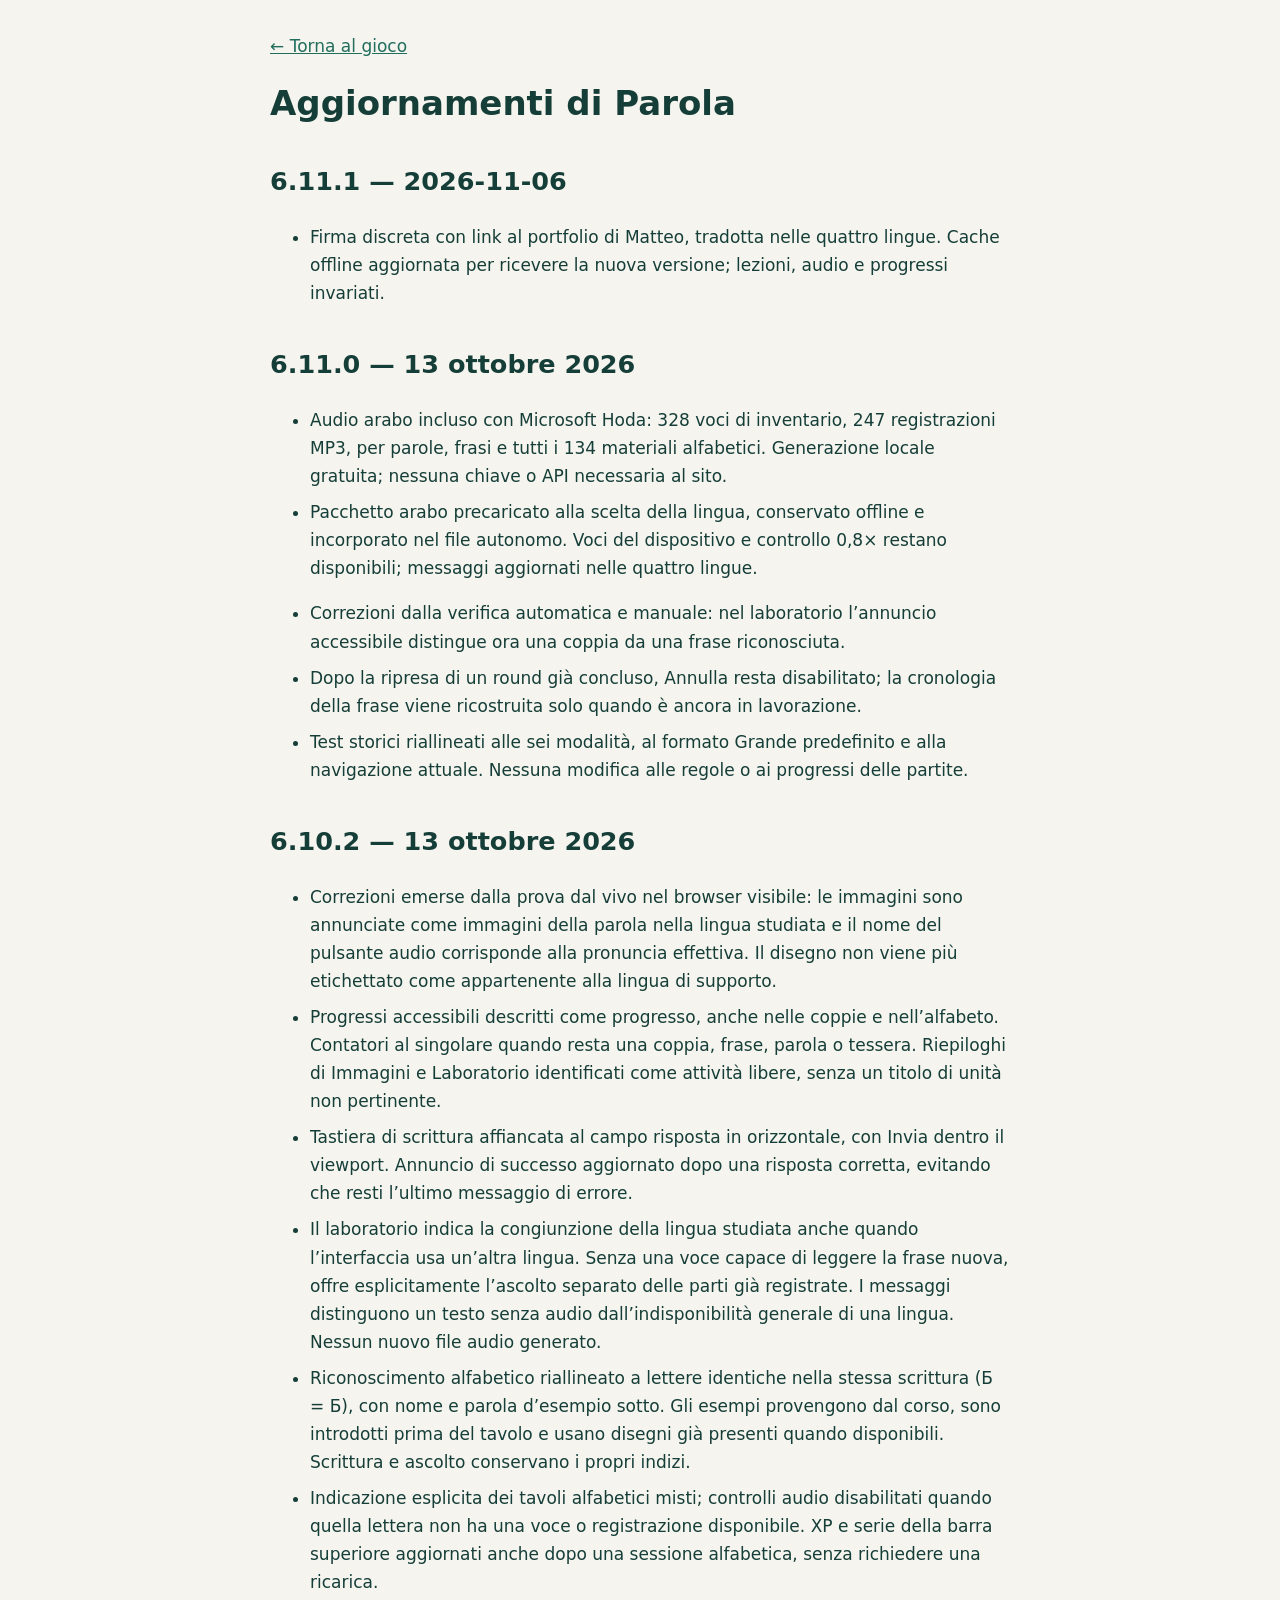
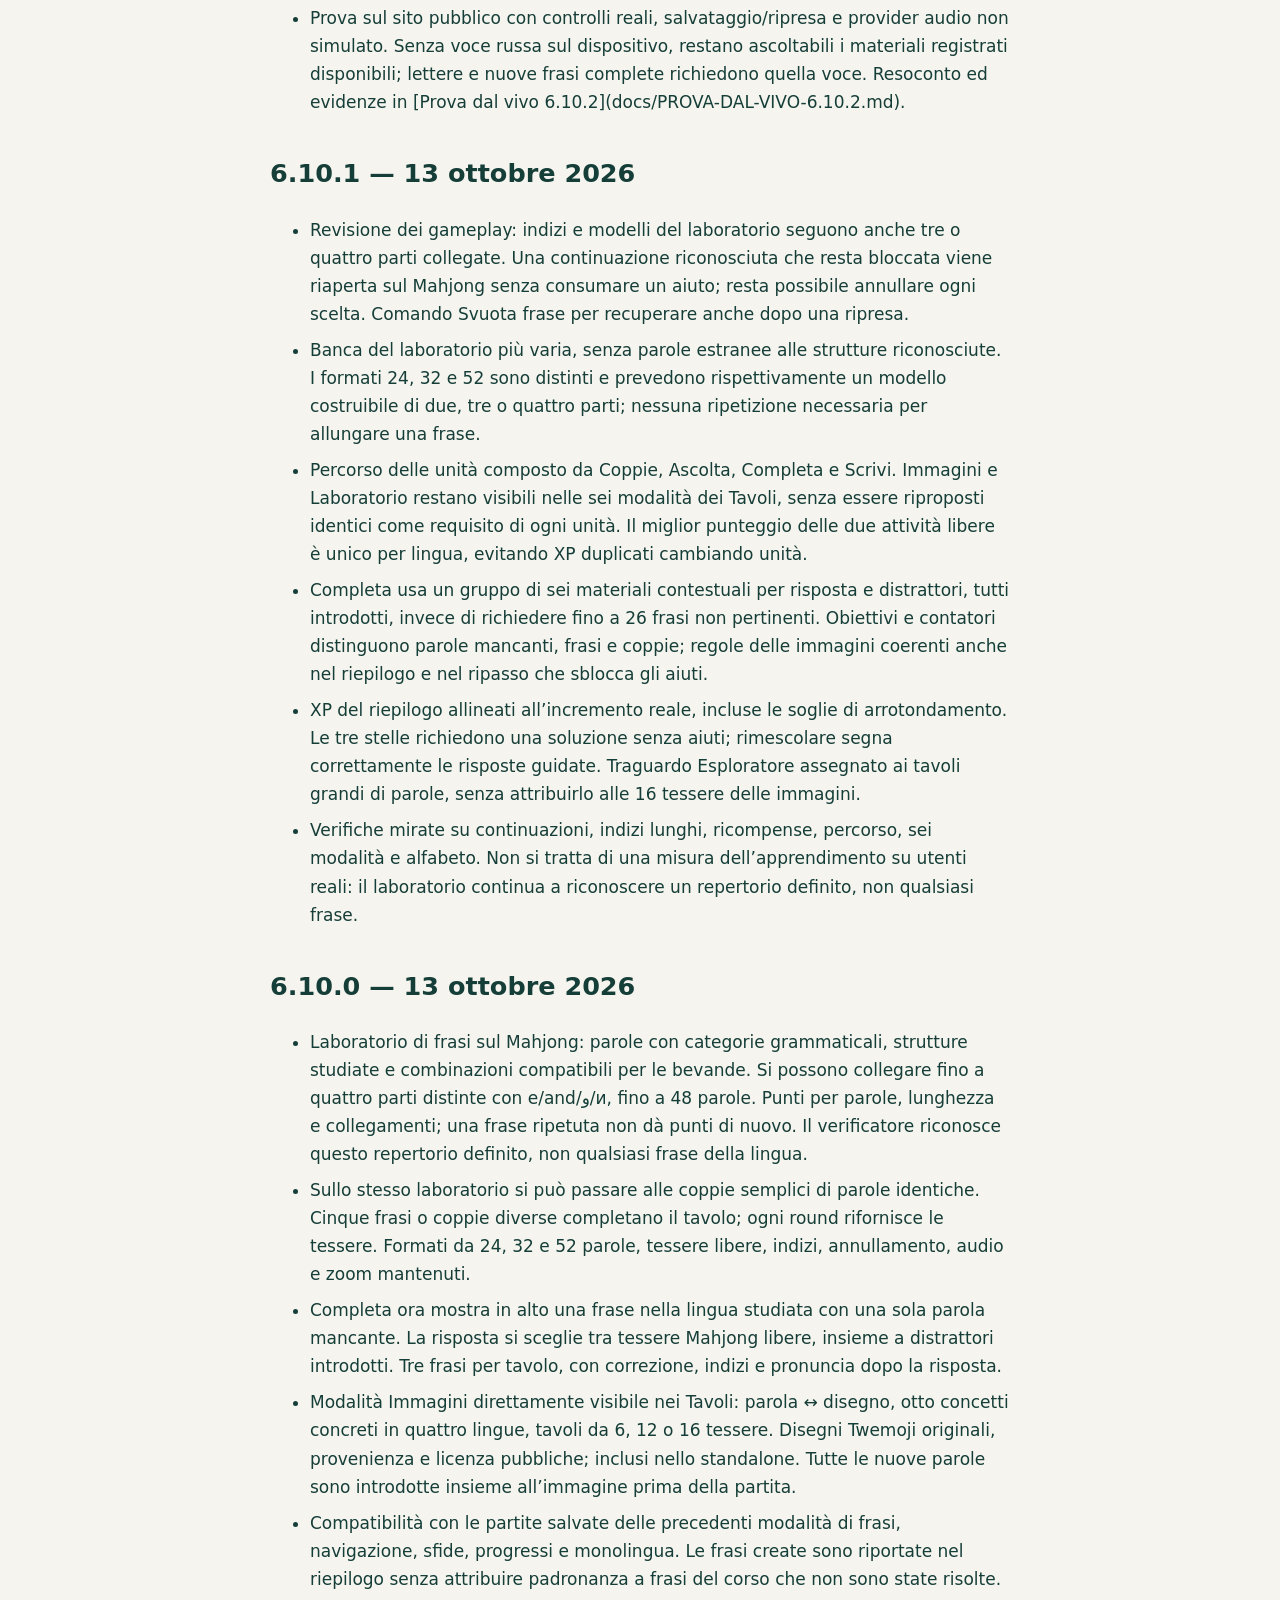
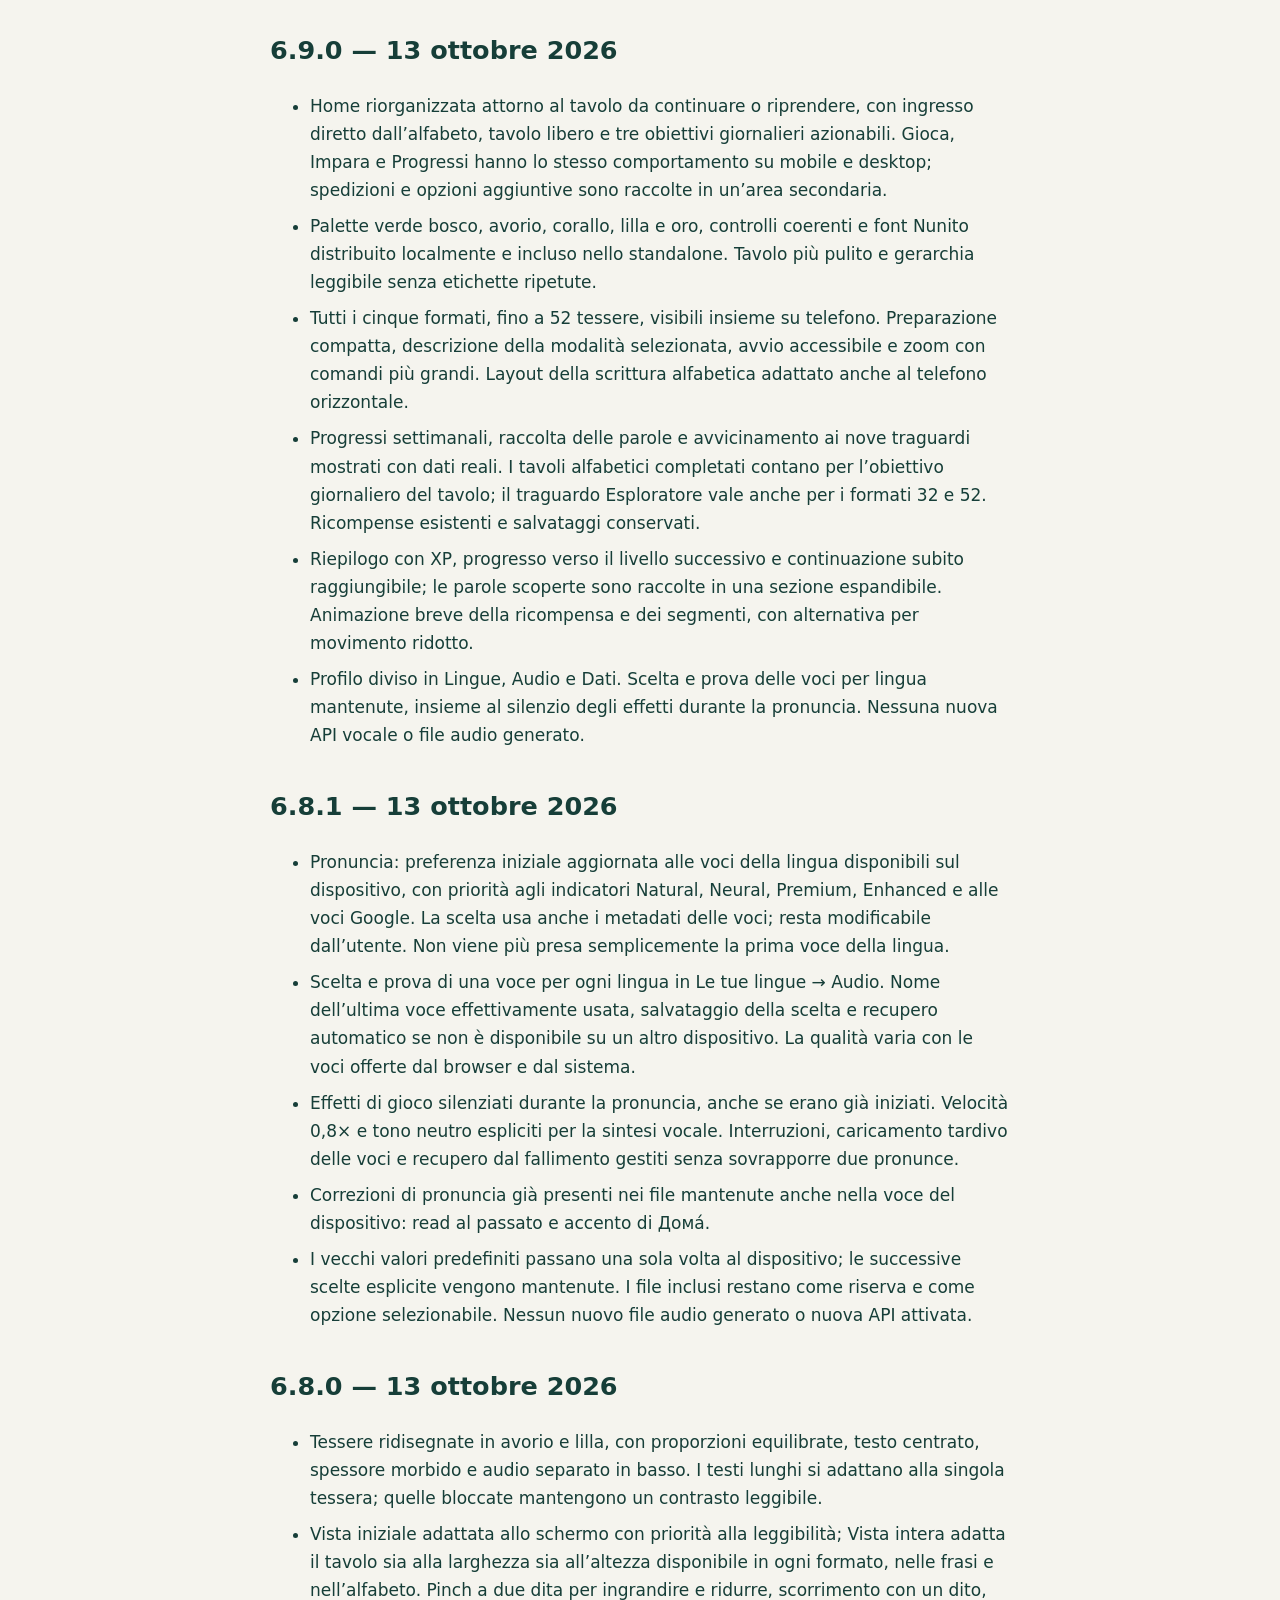
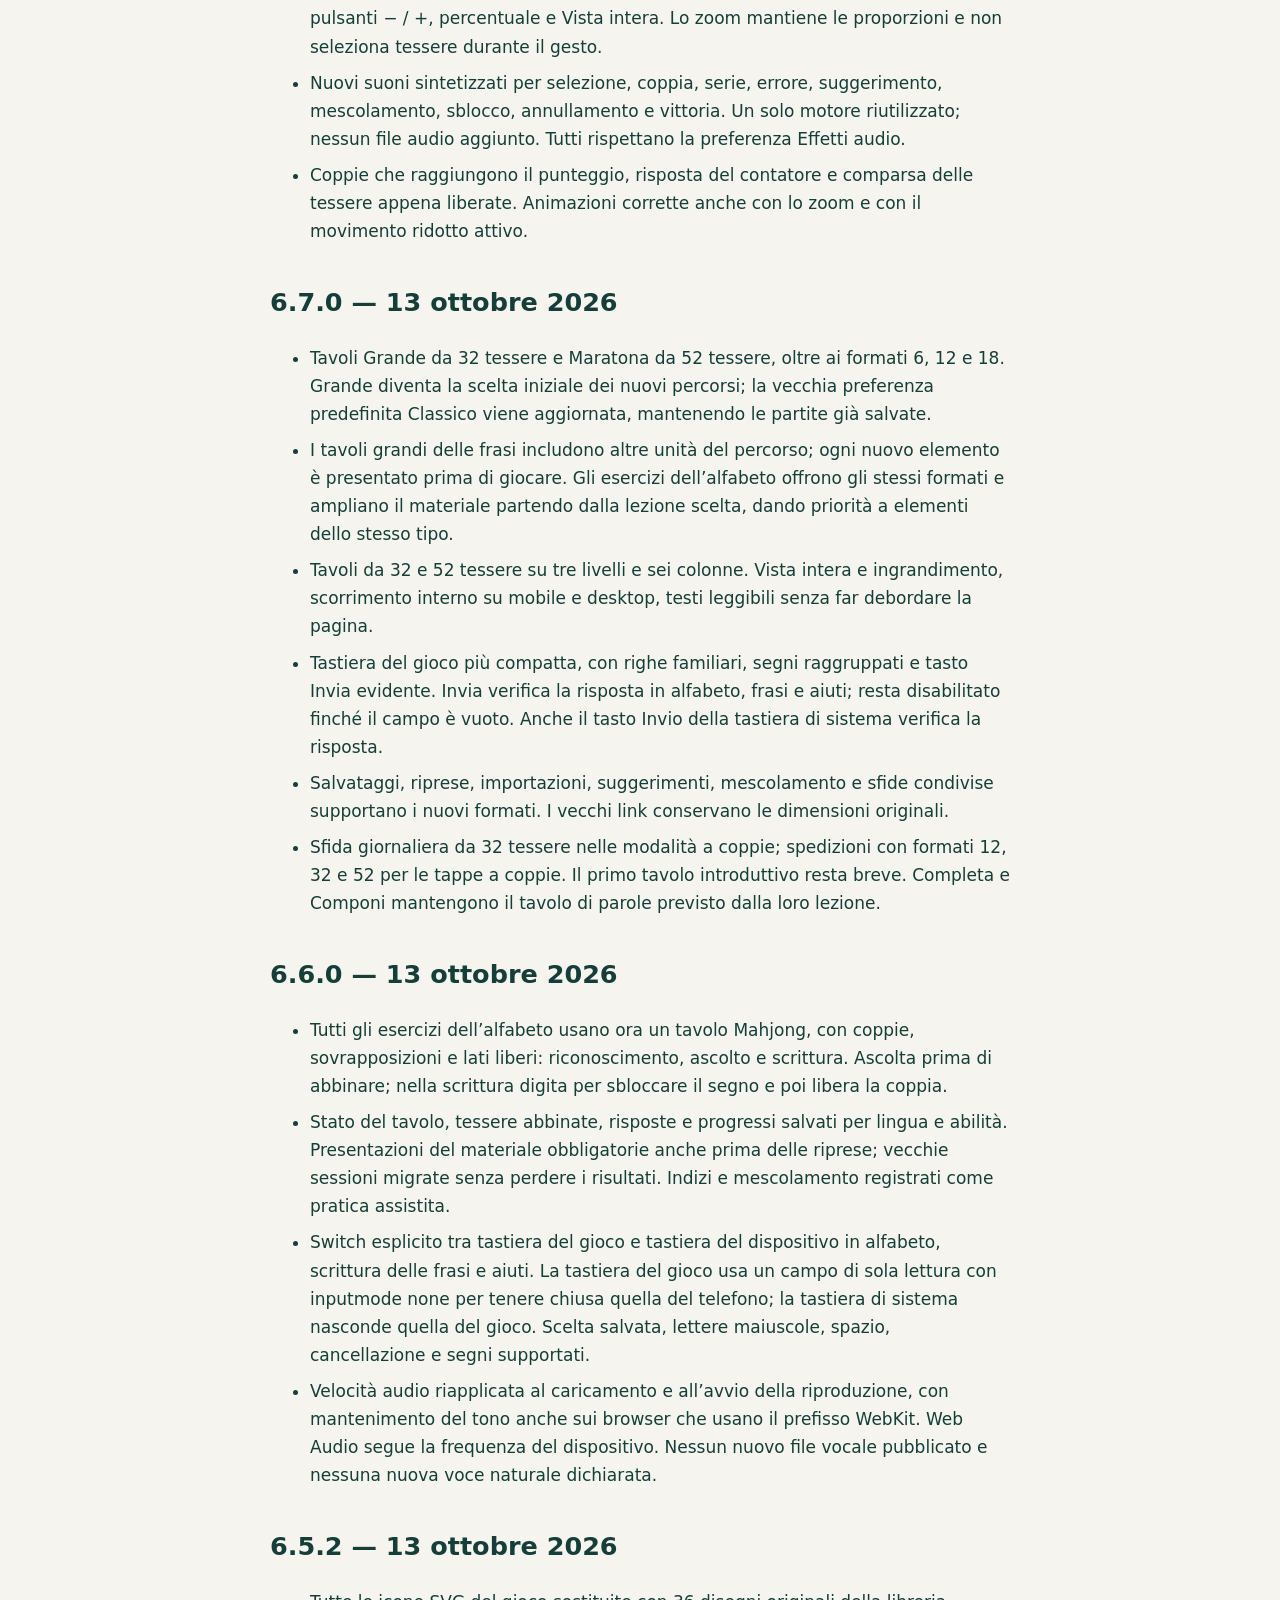
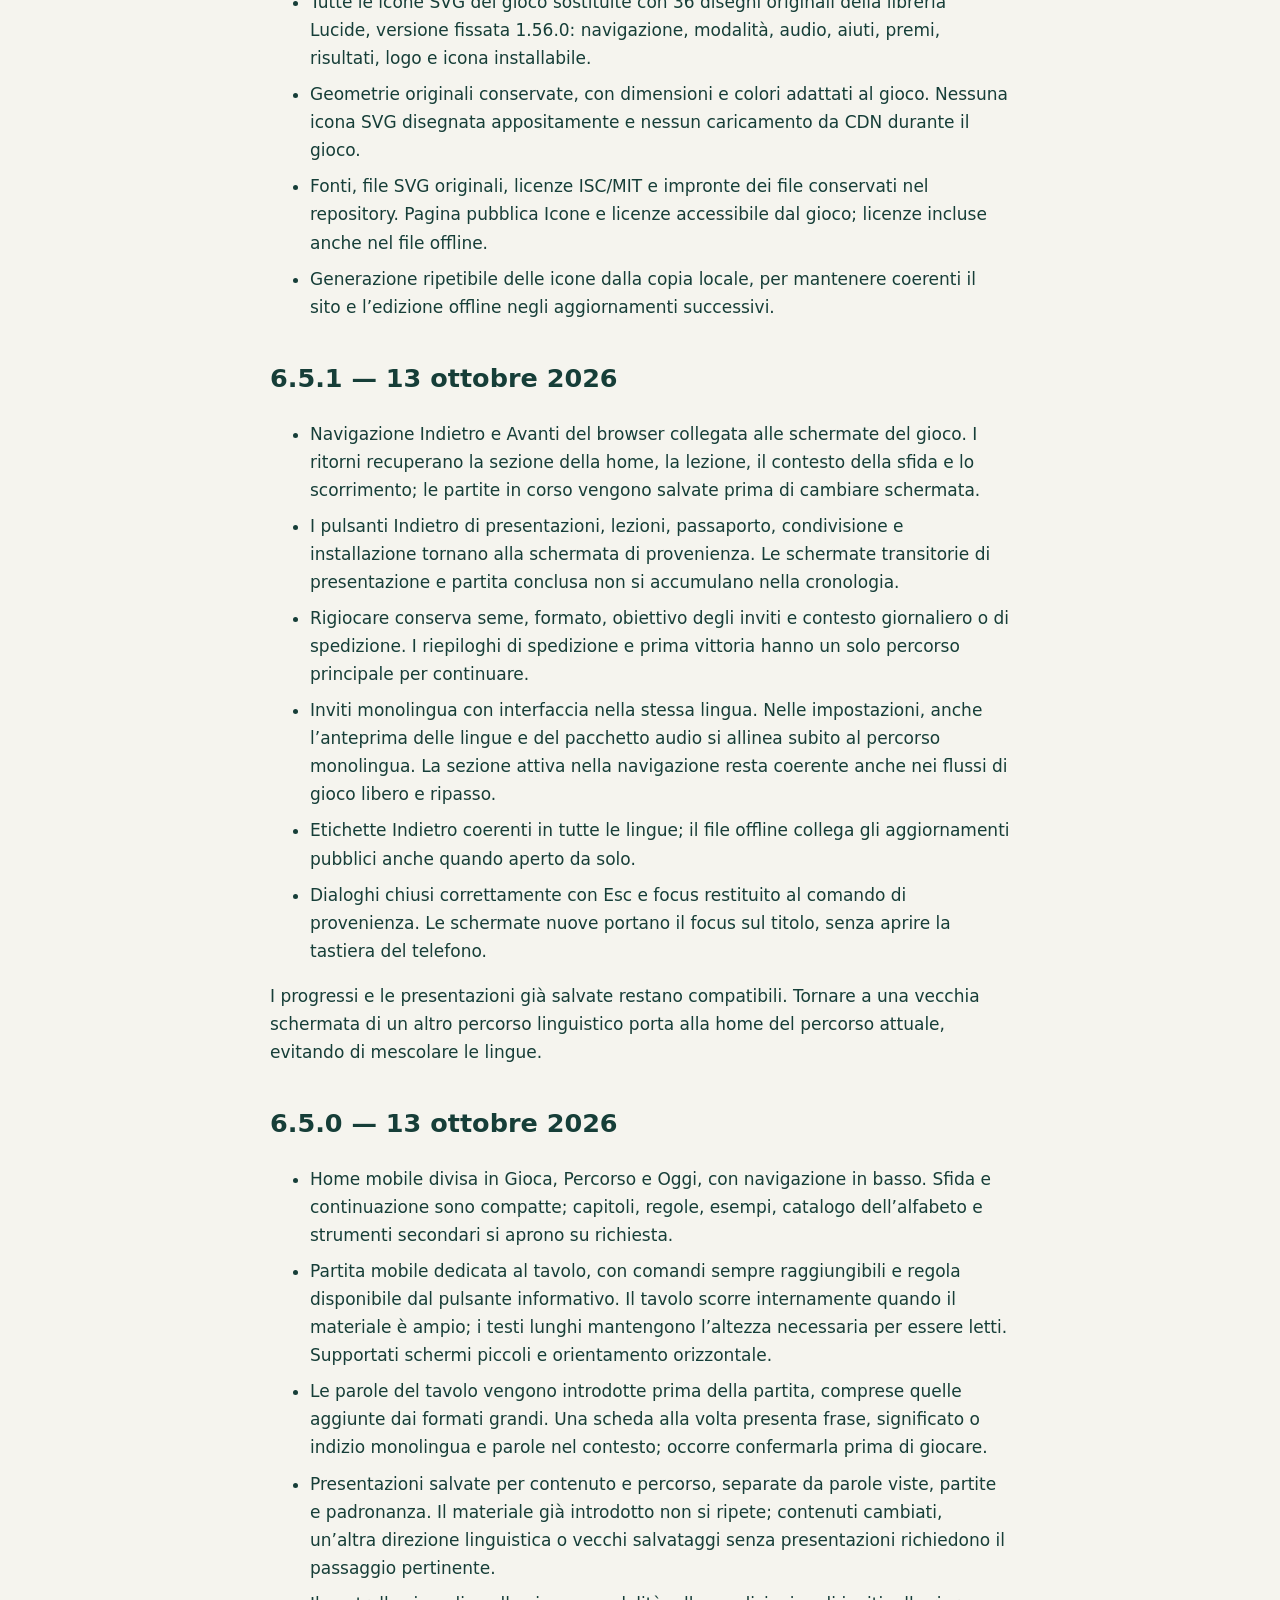
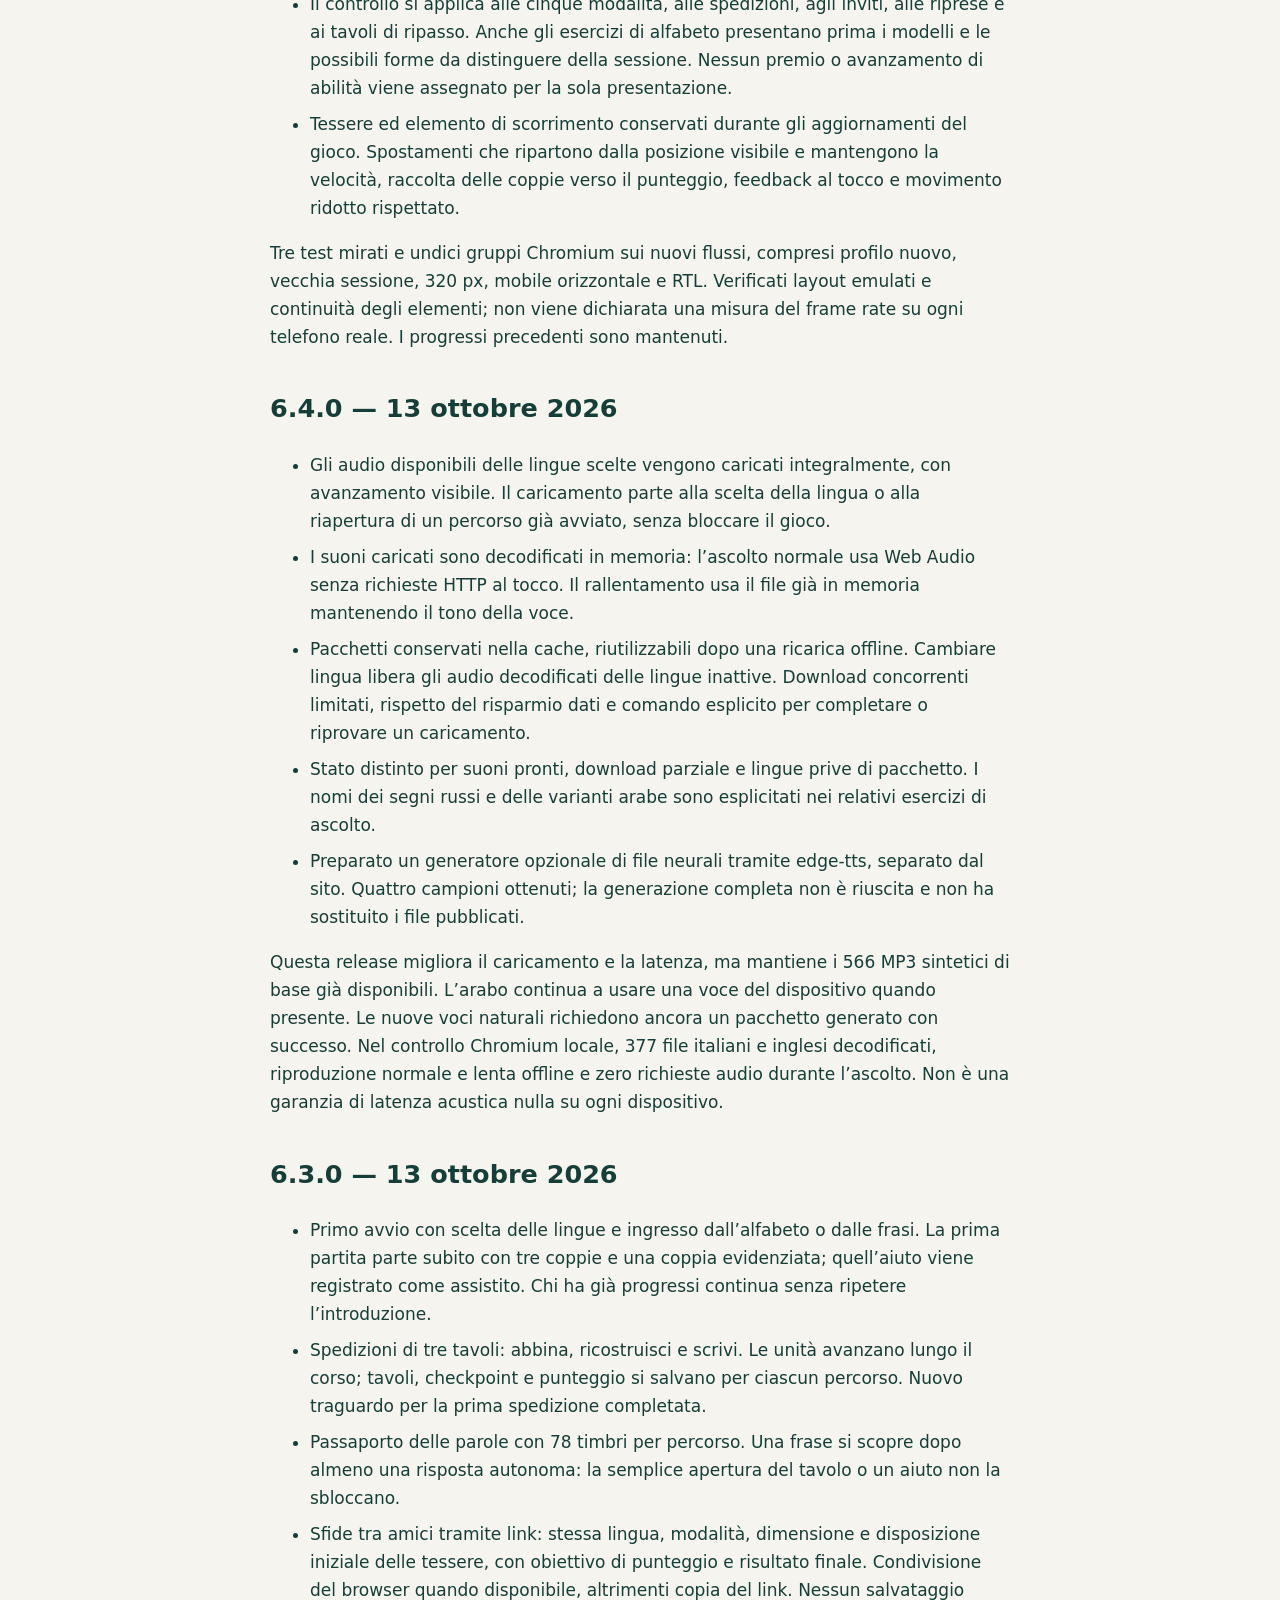
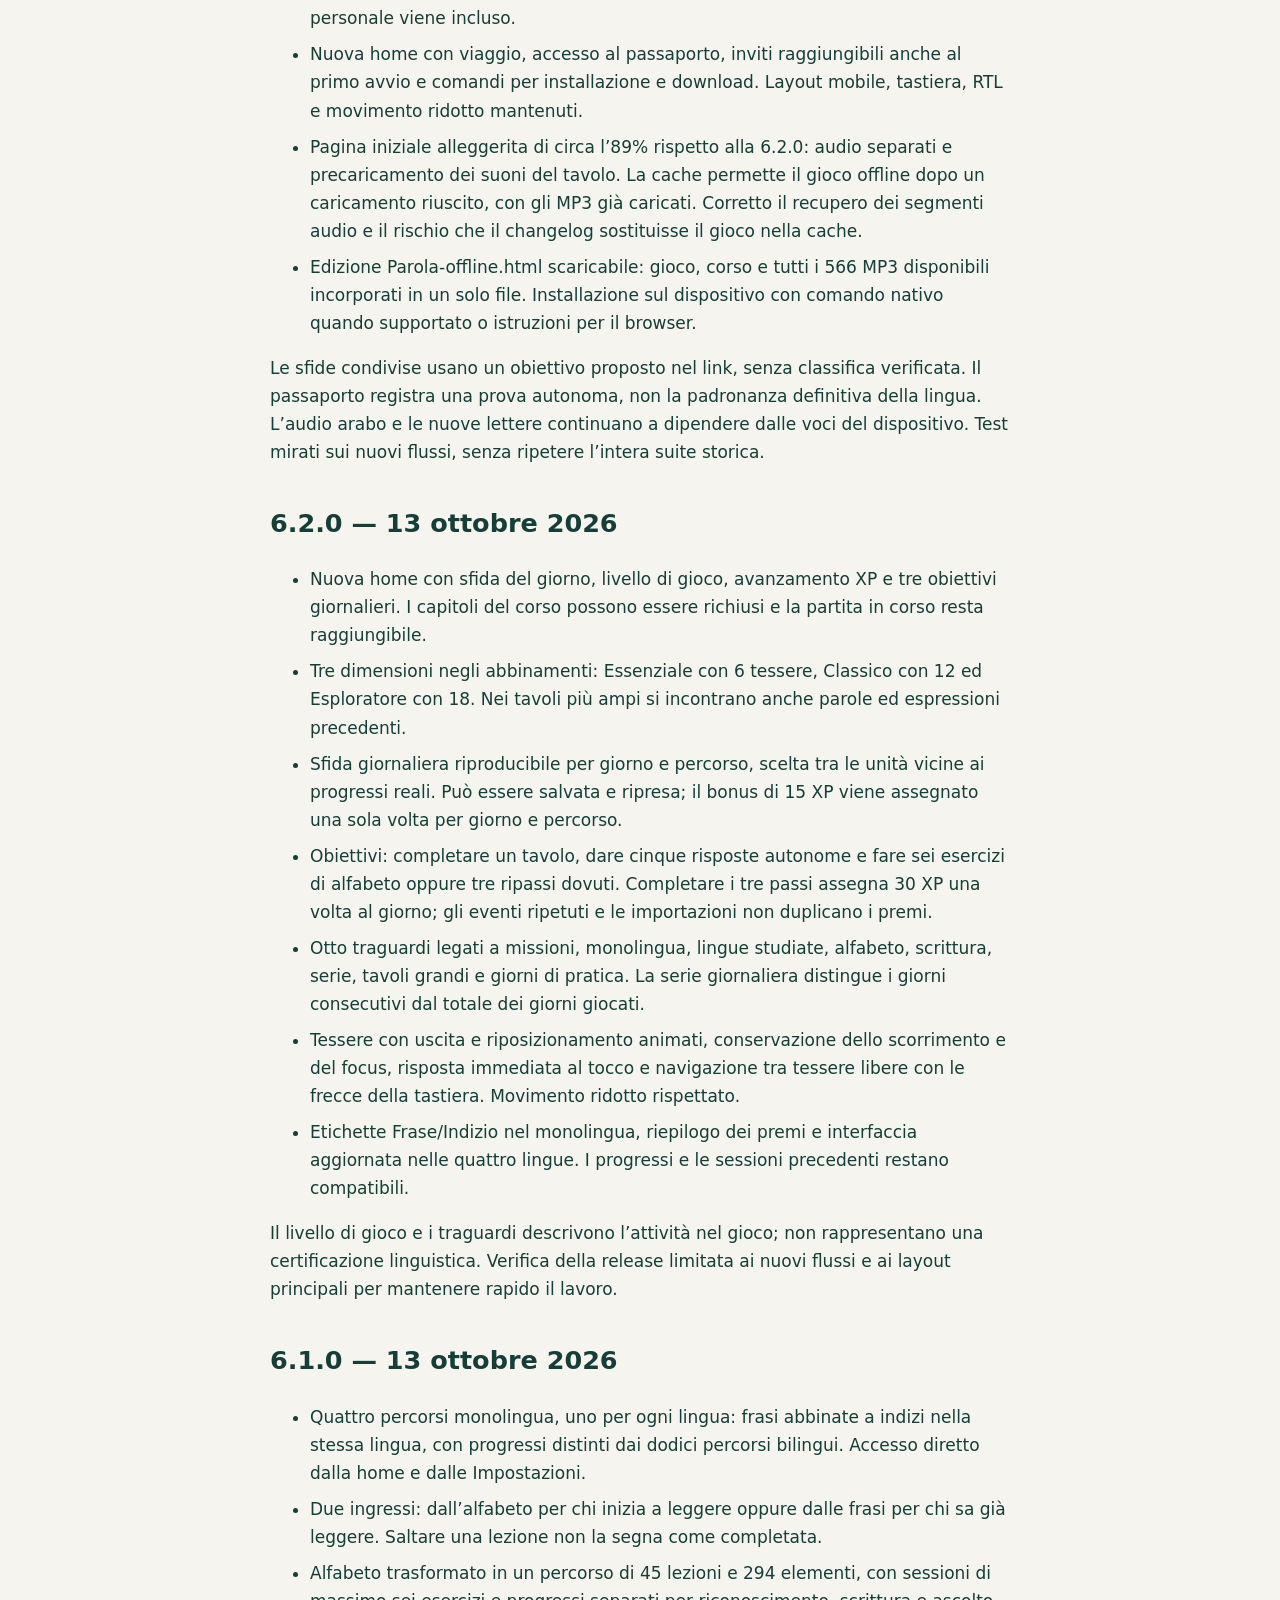
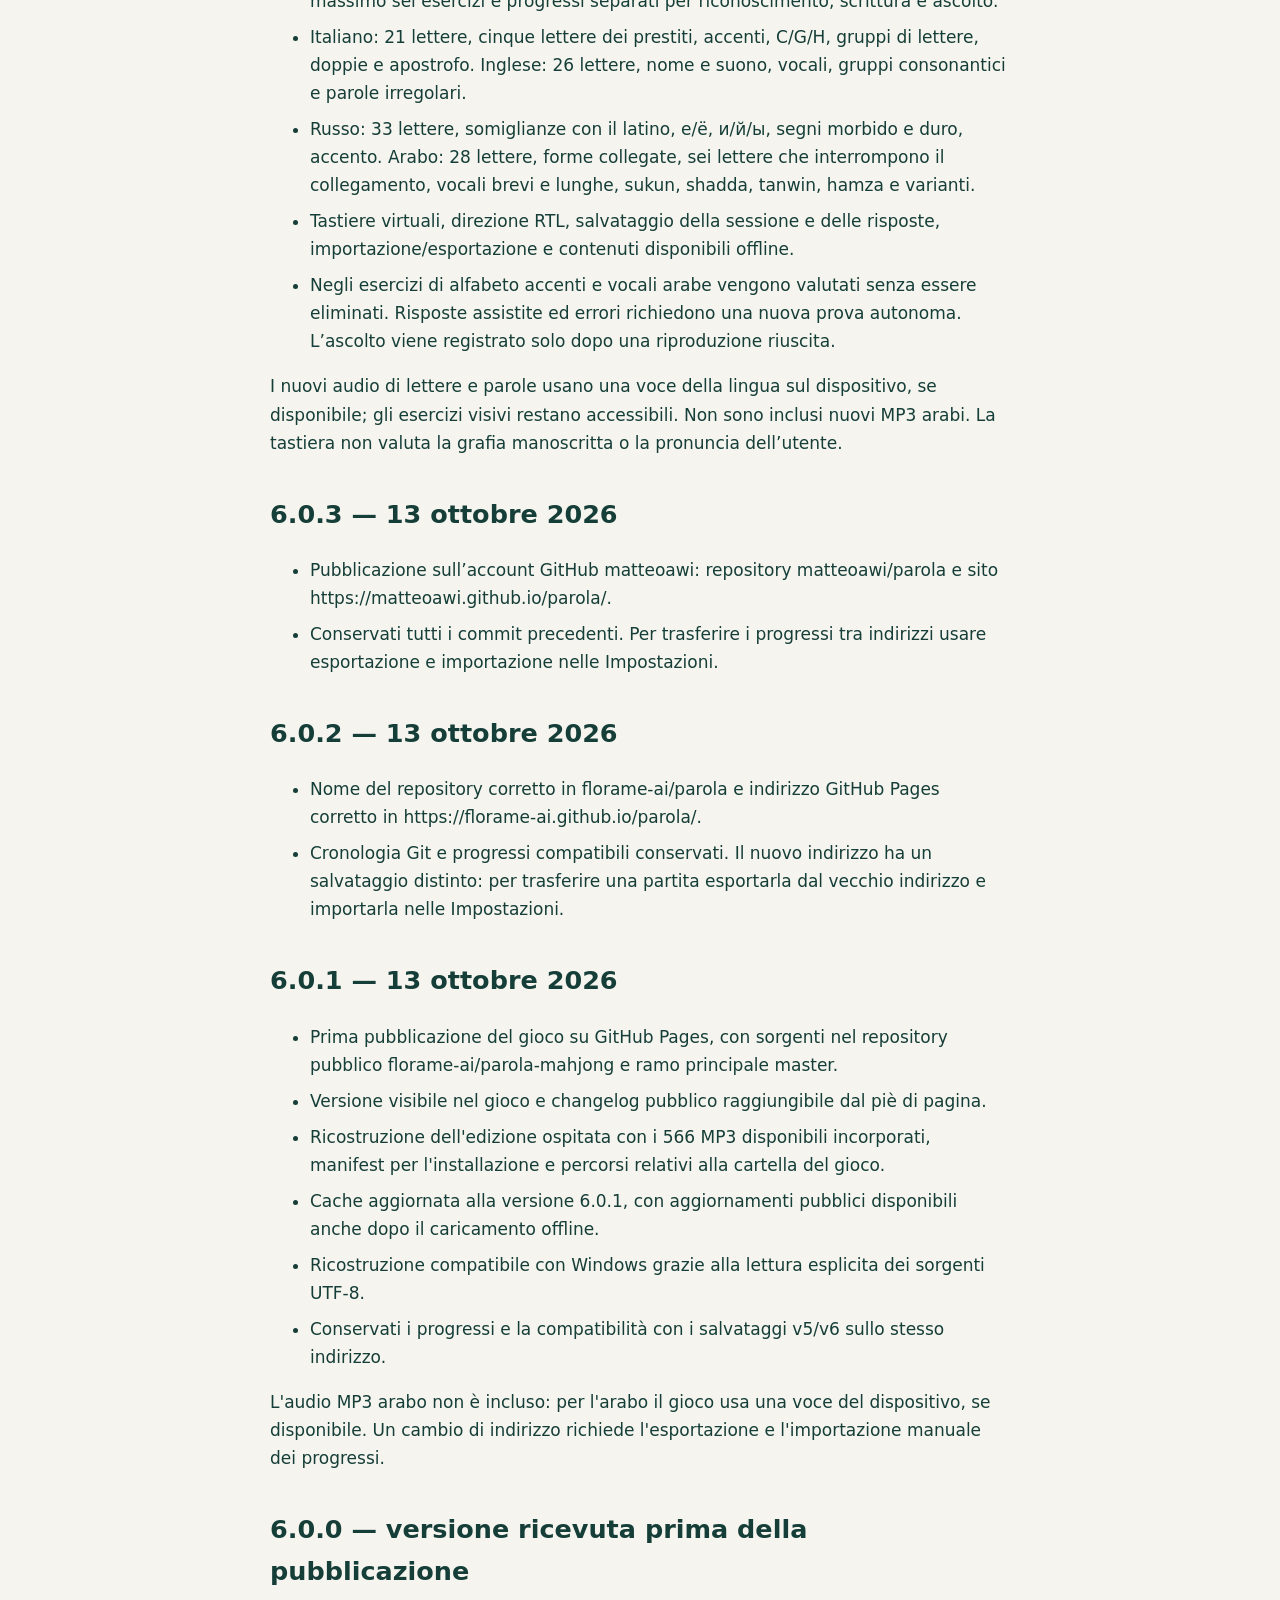
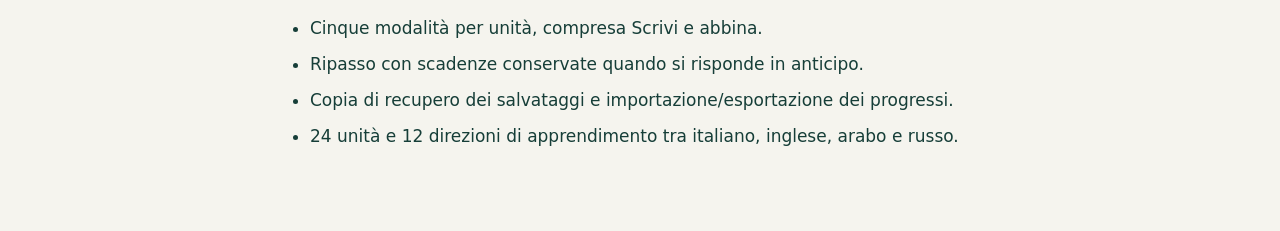
==== commit 435fa8c5: "feat: add visible portfolio credit (6.11.1) Add a visible author link to https://matteoawi.github.io" ====
--- a/changelog.html
+++ b/changelog.html
@@ -1 +1 @@
-<!doctype html><html lang="it"><head><meta charset="utf-8"><meta name="viewport" content="width=device-width,initial-scale=1,viewport-fit=cover"><title>Aggiornamenti — Parola 6.11.0</title><meta name="application-version" content="6.11.0"><link rel="icon" href="./icon.svg"><style>body{margin:0;background:#f5f4ee;color:#163e38;font:17px/1.65 system-ui,sans-serif}main{max-width:740px;margin:0 auto;padding:32px 24px 64px}a{color:#216e5d}h1{line-height:1.2}h2{margin-top:36px}li{margin:8px 0}a:focus-visible{outline:3px solid #7461a4;outline-offset:4px}</style></head><body><main><a href="./">← Torna al gioco</a><h1>Aggiornamenti di Parola</h1><h2>6.11.0 — 13 ottobre 2026</h2><ul><li>Audio arabo incluso con Microsoft Hoda: 328 voci di inventario, 247 registrazioni MP3, per parole, frasi e tutti i 134 materiali alfabetici. Generazione locale gratuita; nessuna chiave o API necessaria al sito.</li><li>Pacchetto arabo precaricato alla scelta della lingua, conservato offline e incorporato nel file autonomo. Voci del dispositivo e controllo 0,8× restano disponibili; messaggi aggiornati nelle quattro lingue.</li></ul><ul><li>Correzioni dalla verifica automatica e manuale: nel laboratorio l’annuncio accessibile distingue ora una coppia da una frase riconosciuta.</li><li>Dopo la ripresa di un round già concluso, Annulla resta disabilitato; la cronologia della frase viene ricostruita solo quando è ancora in lavorazione.</li><li>Test storici riallineati alle sei modalità, al formato Grande predefinito e alla navigazione attuale. Nessuna modifica alle regole o ai progressi delle partite.</li></ul><h2>6.10.2 — 13 ottobre 2026</h2><ul><li>Correzioni emerse dalla prova dal vivo nel browser visibile: le immagini sono annunciate come immagini della parola nella lingua studiata e il nome del pulsante audio corrisponde alla pronuncia effettiva. Il disegno non viene più etichettato come appartenente alla lingua di supporto.</li><li>Progressi accessibili descritti come progresso, anche nelle coppie e nell’alfabeto. Contatori al singolare quando resta una coppia, frase, parola o tessera. Riepiloghi di Immagini e Laboratorio identificati come attività libere, senza un titolo di unità non pertinente.</li><li>Tastiera di scrittura affiancata al campo risposta in orizzontale, con Invia dentro il viewport. Annuncio di successo aggiornato dopo una risposta corretta, evitando che resti l’ultimo messaggio di errore.</li><li>Il laboratorio indica la congiunzione della lingua studiata anche quando l’interfaccia usa un’altra lingua. Senza una voce capace di leggere la frase nuova, offre esplicitamente l’ascolto separato delle parti già registrate. I messaggi distinguono un testo senza audio dall’indisponibilità generale di una lingua. Nessun nuovo file audio generato.</li><li>Riconoscimento alfabetico riallineato a lettere identiche nella stessa scrittura (Б = Б), con nome e parola d’esempio sotto. Gli esempi provengono dal corso, sono introdotti prima del tavolo e usano disegni già presenti quando disponibili. Scrittura e ascolto conservano i propri indizi.</li><li>Indicazione esplicita dei tavoli alfabetici misti; controlli audio disabilitati quando quella lettera non ha una voce o registrazione disponibile. XP e serie della barra superiore aggiornati anche dopo una sessione alfabetica, senza richiedere una ricarica.</li><li>Prova sul sito pubblico con controlli reali, salvataggio/ripresa e provider audio non simulato. Senza voce russa sul dispositivo, restano ascoltabili i materiali registrati disponibili; lettere e nuove frasi complete richiedono quella voce. Resoconto ed evidenze in [Prova dal vivo 6.10.2](docs/PROVA-DAL-VIVO-6.10.2.md).</li></ul><h2>6.10.1 — 13 ottobre 2026</h2><ul><li>Revisione dei gameplay: indizi e modelli del laboratorio seguono anche tre o quattro parti collegate. Una continuazione riconosciuta che resta bloccata viene riaperta sul Mahjong senza consumare un aiuto; resta possibile annullare ogni scelta. Comando Svuota frase per recuperare anche dopo una ripresa.</li><li>Banca del laboratorio più varia, senza parole estranee alle strutture riconosciute. I formati 24, 32 e 52 sono distinti e prevedono rispettivamente un modello costruibile di due, tre o quattro parti; nessuna ripetizione necessaria per allungare una frase.</li><li>Percorso delle unità composto da Coppie, Ascolta, Completa e Scrivi. Immagini e Laboratorio restano visibili nelle sei modalità dei Tavoli, senza essere riproposti identici come requisito di ogni unità. Il miglior punteggio delle due attività libere è unico per lingua, evitando XP duplicati cambiando unità.</li><li>Completa usa un gruppo di sei materiali contestuali per risposta e distrattori, tutti introdotti, invece di richiedere fino a 26 frasi non pertinenti. Obiettivi e contatori distinguono parole mancanti, frasi e coppie; regole delle immagini coerenti anche nel riepilogo e nel ripasso che sblocca gli aiuti.</li><li>XP del riepilogo allineati all’incremento reale, incluse le soglie di arrotondamento. Le tre stelle richiedono una soluzione senza aiuti; rimescolare segna correttamente le risposte guidate. Traguardo Esploratore assegnato ai tavoli grandi di parole, senza attribuirlo alle 16 tessere delle immagini.</li><li>Verifiche mirate su continuazioni, indizi lunghi, ricompense, percorso, sei modalità e alfabeto. Non si tratta di una misura dell’apprendimento su utenti reali: il laboratorio continua a riconoscere un repertorio definito, non qualsiasi frase.</li></ul><h2>6.10.0 — 13 ottobre 2026</h2><ul><li>Laboratorio di frasi sul Mahjong: parole con categorie grammaticali, strutture studiate e combinazioni compatibili per le bevande. Si possono collegare fino a quattro parti distinte con e/and/و/и, fino a 48 parole. Punti per parole, lunghezza e collegamenti; una frase ripetuta non dà punti di nuovo. Il verificatore riconosce questo repertorio definito, non qualsiasi frase della lingua.</li><li>Sullo stesso laboratorio si può passare alle coppie semplici di parole identiche. Cinque frasi o coppie diverse completano il tavolo; ogni round rifornisce le tessere. Formati da 24, 32 e 52 parole, tessere libere, indizi, annullamento, audio e zoom mantenuti.</li><li>Completa ora mostra in alto una frase nella lingua studiata con una sola parola mancante. La risposta si sceglie tra tessere Mahjong libere, insieme a distrattori introdotti. Tre frasi per tavolo, con correzione, indizi e pronuncia dopo la risposta.</li><li>Modalità Immagini direttamente visibile nei Tavoli: parola ↔ disegno, otto concetti concreti in quattro lingue, tavoli da 6, 12 o 16 tessere. Disegni Twemoji originali, provenienza e licenza pubbliche; inclusi nello standalone. Tutte le nuove parole sono introdotte insieme all’immagine prima della partita.</li><li>Compatibilità con le partite salvate delle precedenti modalità di frasi, navigazione, sfide, progressi e monolingua. Le frasi create sono riportate nel riepilogo senza attribuire padronanza a frasi del corso che non sono state risolte.</li></ul><h2>6.9.0 — 13 ottobre 2026</h2><ul><li>Home riorganizzata attorno al tavolo da continuare o riprendere, con ingresso diretto dall’alfabeto, tavolo libero e tre obiettivi giornalieri azionabili. Gioca, Impara e Progressi hanno lo stesso comportamento su mobile e desktop; spedizioni e opzioni aggiuntive sono raccolte in un’area secondaria.</li><li>Palette verde bosco, avorio, corallo, lilla e oro, controlli coerenti e font Nunito distribuito localmente e incluso nello standalone. Tavolo più pulito e gerarchia leggibile senza etichette ripetute.</li><li>Tutti i cinque formati, fino a 52 tessere, visibili insieme su telefono. Preparazione compatta, descrizione della modalità selezionata, avvio accessibile e zoom con comandi più grandi. Layout della scrittura alfabetica adattato anche al telefono orizzontale.</li><li>Progressi settimanali, raccolta delle parole e avvicinamento ai nove traguardi mostrati con dati reali. I tavoli alfabetici completati contano per l’obiettivo giornaliero del tavolo; il traguardo Esploratore vale anche per i formati 32 e 52. Ricompense esistenti e salvataggi conservati.</li><li>Riepilogo con XP, progresso verso il livello successivo e continuazione subito raggiungibile; le parole scoperte sono raccolte in una sezione espandibile. Animazione breve della ricompensa e dei segmenti, con alternativa per movimento ridotto.</li><li>Profilo diviso in Lingue, Audio e Dati. Scelta e prova delle voci per lingua mantenute, insieme al silenzio degli effetti durante la pronuncia. Nessuna nuova API vocale o file audio generato.</li></ul><h2>6.8.1 — 13 ottobre 2026</h2><ul><li>Pronuncia: preferenza iniziale aggiornata alle voci della lingua disponibili sul dispositivo, con priorità agli indicatori Natural, Neural, Premium, Enhanced e alle voci Google. La scelta usa anche i metadati delle voci; resta modificabile dall’utente. Non viene più presa semplicemente la prima voce della lingua.</li><li>Scelta e prova di una voce per ogni lingua in Le tue lingue → Audio. Nome dell’ultima voce effettivamente usata, salvataggio della scelta e recupero automatico se non è disponibile su un altro dispositivo. La qualità varia con le voci offerte dal browser e dal sistema.</li><li>Effetti di gioco silenziati durante la pronuncia, anche se erano già iniziati. Velocità 0,8× e tono neutro espliciti per la sintesi vocale. Interruzioni, caricamento tardivo delle voci e recupero dal fallimento gestiti senza sovrapporre due pronunce.</li><li>Correzioni di pronuncia già presenti nei file mantenute anche nella voce del dispositivo: read al passato e accento di Дома́.</li><li>I vecchi valori predefiniti passano una sola volta al dispositivo; le successive scelte esplicite vengono mantenute. I file inclusi restano come riserva e come opzione selezionabile. Nessun nuovo file audio generato o nuova API attivata.</li></ul><h2>6.8.0 — 13 ottobre 2026</h2><ul><li>Tessere ridisegnate in avorio e lilla, con proporzioni equilibrate, testo centrato, spessore morbido e audio separato in basso. I testi lunghi si adattano alla singola tessera; quelle bloccate mantengono un contrasto leggibile.</li><li>Vista iniziale adattata allo schermo con priorità alla leggibilità; Vista intera adatta il tavolo sia alla larghezza sia all’altezza disponibile in ogni formato, nelle frasi e nell’alfabeto. Pinch a due dita per ingrandire e ridurre, scorrimento con un dito, pulsanti − / +, percentuale e Vista intera. Lo zoom mantiene le proporzioni e non seleziona tessere durante il gesto.</li><li>Nuovi suoni sintetizzati per selezione, coppia, serie, errore, suggerimento, mescolamento, sblocco, annullamento e vittoria. Un solo motore riutilizzato; nessun file audio aggiunto. Tutti rispettano la preferenza Effetti audio.</li><li>Coppie che raggiungono il punteggio, risposta del contatore e comparsa delle tessere appena liberate. Animazioni corrette anche con lo zoom e con il movimento ridotto attivo.</li></ul><h2>6.7.0 — 13 ottobre 2026</h2><ul><li>Tavoli Grande da 32 tessere e Maratona da 52 tessere, oltre ai formati 6, 12 e 18. Grande diventa la scelta iniziale dei nuovi percorsi; la vecchia preferenza predefinita Classico viene aggiornata, mantenendo le partite già salvate.</li><li>I tavoli grandi delle frasi includono altre unità del percorso; ogni nuovo elemento è presentato prima di giocare. Gli esercizi dell’alfabeto offrono gli stessi formati e ampliano il materiale partendo dalla lezione scelta, dando priorità a elementi dello stesso tipo.</li><li>Tavoli da 32 e 52 tessere su tre livelli e sei colonne. Vista intera e ingrandimento, scorrimento interno su mobile e desktop, testi leggibili senza far debordare la pagina.</li><li>Tastiera del gioco più compatta, con righe familiari, segni raggruppati e tasto Invia evidente. Invia verifica la risposta in alfabeto, frasi e aiuti; resta disabilitato finché il campo è vuoto. Anche il tasto Invio della tastiera di sistema verifica la risposta.</li><li>Salvataggi, riprese, importazioni, suggerimenti, mescolamento e sfide condivise supportano i nuovi formati. I vecchi link conservano le dimensioni originali.</li><li>Sfida giornaliera da 32 tessere nelle modalità a coppie; spedizioni con formati 12, 32 e 52 per le tappe a coppie. Il primo tavolo introduttivo resta breve. Completa e Componi mantengono il tavolo di parole previsto dalla loro lezione.</li></ul><h2>6.6.0 — 13 ottobre 2026</h2><ul><li>Tutti gli esercizi dell’alfabeto usano ora un tavolo Mahjong, con coppie, sovrapposizioni e lati liberi: riconoscimento, ascolto e scrittura. Ascolta prima di abbinare; nella scrittura digita per sbloccare il segno e poi libera la coppia.</li><li>Stato del tavolo, tessere abbinate, risposte e progressi salvati per lingua e abilità. Presentazioni del materiale obbligatorie anche prima delle riprese; vecchie sessioni migrate senza perdere i risultati. Indizi e mescolamento registrati come pratica assistita.</li><li>Switch esplicito tra tastiera del gioco e tastiera del dispositivo in alfabeto, scrittura delle frasi e aiuti. La tastiera del gioco usa un campo di sola lettura con inputmode none per tenere chiusa quella del telefono; la tastiera di sistema nasconde quella del gioco. Scelta salvata, lettere maiuscole, spazio, cancellazione e segni supportati.</li><li>Velocità audio riapplicata al caricamento e all’avvio della riproduzione, con mantenimento del tono anche sui browser che usano il prefisso WebKit. Web Audio segue la frequenza del dispositivo. Nessun nuovo file vocale pubblicato e nessuna nuova voce naturale dichiarata.</li></ul><h2>6.5.2 — 13 ottobre 2026</h2><ul><li>Tutte le icone SVG del gioco sostituite con 36 disegni originali della libreria Lucide, versione fissata 1.56.0: navigazione, modalità, audio, aiuti, premi, risultati, logo e icona installabile.</li><li>Geometrie originali conservate, con dimensioni e colori adattati al gioco. Nessuna icona SVG disegnata appositamente e nessun caricamento da CDN durante il gioco.</li><li>Fonti, file SVG originali, licenze ISC/MIT e impronte dei file conservati nel repository. Pagina pubblica Icone e licenze accessibile dal gioco; licenze incluse anche nel file offline.</li><li>Generazione ripetibile delle icone dalla copia locale, per mantenere coerenti il sito e l’edizione offline negli aggiornamenti successivi.</li></ul><h2>6.5.1 — 13 ottobre 2026</h2><ul><li>Navigazione Indietro e Avanti del browser collegata alle schermate del gioco. I ritorni recuperano la sezione della home, la lezione, il contesto della sfida e lo scorrimento; le partite in corso vengono salvate prima di cambiare schermata.</li><li>I pulsanti Indietro di presentazioni, lezioni, passaporto, condivisione e installazione tornano alla schermata di provenienza. Le schermate transitorie di presentazione e partita conclusa non si accumulano nella cronologia.</li><li>Rigiocare conserva seme, formato, obiettivo degli inviti e contesto giornaliero o di spedizione. I riepiloghi di spedizione e prima vittoria hanno un solo percorso principale per continuare.</li><li>Inviti monolingua con interfaccia nella stessa lingua. Nelle impostazioni, anche l’anteprima delle lingue e del pacchetto audio si allinea subito al percorso monolingua. La sezione attiva nella navigazione resta coerente anche nei flussi di gioco libero e ripasso.</li><li>Etichette Indietro coerenti in tutte le lingue; il file offline collega gli aggiornamenti pubblici anche quando aperto da solo.</li><li>Dialoghi chiusi correttamente con Esc e focus restituito al comando di provenienza. Le schermate nuove portano il focus sul titolo, senza aprire la tastiera del telefono.</li></ul><p>I progressi e le presentazioni già salvate restano compatibili. Tornare a una vecchia schermata di un altro percorso linguistico porta alla home del percorso attuale, evitando di mescolare le lingue.</p><h2>6.5.0 — 13 ottobre 2026</h2><ul><li>Home mobile divisa in Gioca, Percorso e Oggi, con navigazione in basso. Sfida e continuazione sono compatte; capitoli, regole, esempi, catalogo dell’alfabeto e strumenti secondari si aprono su richiesta.</li><li>Partita mobile dedicata al tavolo, con comandi sempre raggiungibili e regola disponibile dal pulsante informativo. Il tavolo scorre internamente quando il materiale è ampio; i testi lunghi mantengono l’altezza necessaria per essere letti. Supportati schermi piccoli e orientamento orizzontale.</li><li>Le parole del tavolo vengono introdotte prima della partita, comprese quelle aggiunte dai formati grandi. Una scheda alla volta presenta frase, significato o indizio monolingua e parole nel contesto; occorre confermarla prima di giocare.</li><li>Presentazioni salvate per contenuto e percorso, separate da parole viste, partite e padronanza. Il materiale già introdotto non si ripete; contenuti cambiati, un’altra direzione linguistica o vecchi salvataggi senza presentazioni richiedono il passaggio pertinente.</li><li>Il controllo si applica alle cinque modalità, alle spedizioni, agli inviti, alle riprese e ai tavoli di ripasso. Anche gli esercizi di alfabeto presentano prima i modelli e le possibili forme da distinguere della sessione. Nessun premio o avanzamento di abilità viene assegnato per la sola presentazione.</li><li>Tessere ed elemento di scorrimento conservati durante gli aggiornamenti del gioco. Spostamenti che ripartono dalla posizione visibile e mantengono la velocità, raccolta delle coppie verso il punteggio, feedback al tocco e movimento ridotto rispettato.</li></ul><p>Tre test mirati e undici gruppi Chromium sui nuovi flussi, compresi profilo nuovo, vecchia sessione, 320 px, mobile orizzontale e RTL. Verificati layout emulati e continuità degli elementi; non viene dichiarata una misura del frame rate su ogni telefono reale. I progressi precedenti sono mantenuti.</p><h2>6.4.0 — 13 ottobre 2026</h2><ul><li>Gli audio disponibili delle lingue scelte vengono caricati integralmente, con avanzamento visibile. Il caricamento parte alla scelta della lingua o alla riapertura di un percorso già avviato, senza bloccare il gioco.</li><li>I suoni caricati sono decodificati in memoria: l’ascolto normale usa Web Audio senza richieste HTTP al tocco. Il rallentamento usa il file già in memoria mantenendo il tono della voce.</li><li>Pacchetti conservati nella cache, riutilizzabili dopo una ricarica offline. Cambiare lingua libera gli audio decodificati delle lingue inattive. Download concorrenti limitati, rispetto del risparmio dati e comando esplicito per completare o riprovare un caricamento.</li><li>Stato distinto per suoni pronti, download parziale e lingue prive di pacchetto. I nomi dei segni russi e delle varianti arabe sono esplicitati nei relativi esercizi di ascolto.</li><li>Preparato un generatore opzionale di file neurali tramite edge-tts, separato dal sito. Quattro campioni ottenuti; la generazione completa non è riuscita e non ha sostituito i file pubblicati.</li></ul><p>Questa release migliora il caricamento e la latenza, ma mantiene i 566 MP3 sintetici di base già disponibili. L’arabo continua a usare una voce del dispositivo quando presente. Le nuove voci naturali richiedono ancora un pacchetto generato con successo. Nel controllo Chromium locale, 377 file italiani e inglesi decodificati, riproduzione normale e lenta offline e zero richieste audio durante l’ascolto. Non è una garanzia di latenza acustica nulla su ogni dispositivo.</p><h2>6.3.0 — 13 ottobre 2026</h2><ul><li>Primo avvio con scelta delle lingue e ingresso dall’alfabeto o dalle frasi. La prima partita parte subito con tre coppie e una coppia evidenziata; quell’aiuto viene registrato come assistito. Chi ha già progressi continua senza ripetere l’introduzione.</li><li>Spedizioni di tre tavoli: abbina, ricostruisci e scrivi. Le unità avanzano lungo il corso; tavoli, checkpoint e punteggio si salvano per ciascun percorso. Nuovo traguardo per la prima spedizione completata.</li><li>Passaporto delle parole con 78 timbri per percorso. Una frase si scopre dopo almeno una risposta autonoma: la semplice apertura del tavolo o un aiuto non la sbloccano.</li><li>Sfide tra amici tramite link: stessa lingua, modalità, dimensione e disposizione iniziale delle tessere, con obiettivo di punteggio e risultato finale. Condivisione del browser quando disponibile, altrimenti copia del link. Nessun salvataggio personale viene incluso.</li><li>Nuova home con viaggio, accesso al passaporto, inviti raggiungibili anche al primo avvio e comandi per installazione e download. Layout mobile, tastiera, RTL e movimento ridotto mantenuti.</li><li>Pagina iniziale alleggerita di circa l’89% rispetto alla 6.2.0: audio separati e precaricamento dei suoni del tavolo. La cache permette il gioco offline dopo un caricamento riuscito, con gli MP3 già caricati. Corretto il recupero dei segmenti audio e il rischio che il changelog sostituisse il gioco nella cache.</li><li>Edizione Parola-offline.html scaricabile: gioco, corso e tutti i 566 MP3 disponibili incorporati in un solo file. Installazione sul dispositivo con comando nativo quando supportato o istruzioni per il browser.</li></ul><p>Le sfide condivise usano un obiettivo proposto nel link, senza classifica verificata. Il passaporto registra una prova autonoma, non la padronanza definitiva della lingua. L’audio arabo e le nuove lettere continuano a dipendere dalle voci del dispositivo. Test mirati sui nuovi flussi, senza ripetere l’intera suite storica.</p><h2>6.2.0 — 13 ottobre 2026</h2><ul><li>Nuova home con sfida del giorno, livello di gioco, avanzamento XP e tre obiettivi giornalieri. I capitoli del corso possono essere richiusi e la partita in corso resta raggiungibile.</li><li>Tre dimensioni negli abbinamenti: Essenziale con 6 tessere, Classico con 12 ed Esploratore con 18. Nei tavoli più ampi si incontrano anche parole ed espressioni precedenti.</li><li>Sfida giornaliera riproducibile per giorno e percorso, scelta tra le unità vicine ai progressi reali. Può essere salvata e ripresa; il bonus di 15 XP viene assegnato una sola volta per giorno e percorso.</li><li>Obiettivi: completare un tavolo, dare cinque risposte autonome e fare sei esercizi di alfabeto oppure tre ripassi dovuti. Completare i tre passi assegna 30 XP una volta al giorno; gli eventi ripetuti e le importazioni non duplicano i premi.</li><li>Otto traguardi legati a missioni, monolingua, lingue studiate, alfabeto, scrittura, serie, tavoli grandi e giorni di pratica. La serie giornaliera distingue i giorni consecutivi dal totale dei giorni giocati.</li><li>Tessere con uscita e riposizionamento animati, conservazione dello scorrimento e del focus, risposta immediata al tocco e navigazione tra tessere libere con le frecce della tastiera. Movimento ridotto rispettato.</li><li>Etichette Frase/Indizio nel monolingua, riepilogo dei premi e interfaccia aggiornata nelle quattro lingue. I progressi e le sessioni precedenti restano compatibili.</li></ul><p>Il livello di gioco e i traguardi descrivono l’attività nel gioco; non rappresentano una certificazione linguistica. Verifica della release limitata ai nuovi flussi e ai layout principali per mantenere rapido il lavoro.</p><h2>6.1.0 — 13 ottobre 2026</h2><ul><li>Quattro percorsi monolingua, uno per ogni lingua: frasi abbinate a indizi nella stessa lingua, con progressi distinti dai dodici percorsi bilingui. Accesso diretto dalla home e dalle Impostazioni.</li><li>Due ingressi: dall’alfabeto per chi inizia a leggere oppure dalle frasi per chi sa già leggere. Saltare una lezione non la segna come completata.</li><li>Alfabeto trasformato in un percorso di 45 lezioni e 294 elementi, con sessioni di massimo sei esercizi e progressi separati per riconoscimento, scrittura e ascolto.</li><li>Italiano: 21 lettere, cinque lettere dei prestiti, accenti, C/G/H, gruppi di lettere, doppie e apostrofo. Inglese: 26 lettere, nome e suono, vocali, gruppi consonantici e parole irregolari.</li><li>Russo: 33 lettere, somiglianze con il latino, е/ё, и/й/ы, segni morbido e duro, accento. Arabo: 28 lettere, forme collegate, sei lettere che interrompono il collegamento, vocali brevi e lunghe, sukun, shadda, tanwin, hamza e varianti.</li><li>Tastiere virtuali, direzione RTL, salvataggio della sessione e delle risposte, importazione/esportazione e contenuti disponibili offline.</li><li>Negli esercizi di alfabeto accenti e vocali arabe vengono valutati senza essere eliminati. Risposte assistite ed errori richiedono una nuova prova autonoma. L’ascolto viene registrato solo dopo una riproduzione riuscita.</li></ul><p>I nuovi audio di lettere e parole usano una voce della lingua sul dispositivo, se disponibile; gli esercizi visivi restano accessibili. Non sono inclusi nuovi MP3 arabi. La tastiera non valuta la grafia manoscritta o la pronuncia dell’utente.</p><h2>6.0.3 — 13 ottobre 2026</h2><ul><li>Pubblicazione sull’account GitHub matteoawi: repository matteoawi/parola e sito https://matteoawi.github.io/parola/.</li><li>Conservati tutti i commit precedenti. Per trasferire i progressi tra indirizzi usare esportazione e importazione nelle Impostazioni.</li></ul><h2>6.0.2 — 13 ottobre 2026</h2><ul><li>Nome del repository corretto in florame-ai/parola e indirizzo GitHub Pages corretto in https://florame-ai.github.io/parola/.</li><li>Cronologia Git e progressi compatibili conservati. Il nuovo indirizzo ha un salvataggio distinto: per trasferire una partita esportarla dal vecchio indirizzo e importarla nelle Impostazioni.</li></ul><h2>6.0.1 — 13 ottobre 2026</h2><ul><li>Prima pubblicazione del gioco su GitHub Pages, con sorgenti nel repository pubblico florame-ai/parola-mahjong e ramo principale master.</li><li>Versione visibile nel gioco e changelog pubblico raggiungibile dal piè di pagina.</li><li>Ricostruzione dell&#x27;edizione ospitata con i 566 MP3 disponibili incorporati, manifest per l&#x27;installazione e percorsi relativi alla cartella del gioco.</li><li>Cache aggiornata alla versione 6.0.1, con aggiornamenti pubblici disponibili anche dopo il caricamento offline.</li><li>Ricostruzione compatibile con Windows grazie alla lettura esplicita dei sorgenti UTF-8.</li><li>Conservati i progressi e la compatibilità con i salvataggi v5/v6 sullo stesso indirizzo.</li></ul><p>L&#x27;audio MP3 arabo non è incluso: per l&#x27;arabo il gioco usa una voce del dispositivo, se disponibile. Un cambio di indirizzo richiede l&#x27;esportazione e l&#x27;importazione manuale dei progressi.</p><h2>6.0.0 — versione ricevuta prima della pubblicazione</h2><ul><li>Cinque modalità per unità, compresa Scrivi e abbina.</li><li>Ripasso con scadenze conservate quando si risponde in anticipo.</li><li>Copia di recupero dei salvataggi e importazione/esportazione dei progressi.</li><li>24 unità e 12 direzioni di apprendimento tra italiano, inglese, arabo e russo.</li></ul></main></body></html>+<!doctype html><html lang="it"><head><meta charset="utf-8"><meta name="viewport" content="width=device-width,initial-scale=1,viewport-fit=cover"><title>Aggiornamenti — Parola 6.11.1</title><meta name="application-version" content="6.11.1"><link rel="icon" href="./icon.svg"><style>body{margin:0;background:#f5f4ee;color:#163e38;font:17px/1.65 system-ui,sans-serif}main{max-width:740px;margin:0 auto;padding:32px 24px 64px}a{color:#216e5d}h1{line-height:1.2}h2{margin-top:36px}li{margin:8px 0}a:focus-visible{outline:3px solid #7461a4;outline-offset:4px}</style></head><body><main><a href="./">← Torna al gioco</a><h1>Aggiornamenti di Parola</h1><h2>6.11.1 — 2026-11-06</h2><ul><li>Firma discreta con link al portfolio di Matteo, tradotta nelle quattro lingue. Cache offline aggiornata per ricevere la nuova versione; lezioni, audio e progressi invariati.</li></ul><h2>6.11.0 — 13 ottobre 2026</h2><ul><li>Audio arabo incluso con Microsoft Hoda: 328 voci di inventario, 247 registrazioni MP3, per parole, frasi e tutti i 134 materiali alfabetici. Generazione locale gratuita; nessuna chiave o API necessaria al sito.</li><li>Pacchetto arabo precaricato alla scelta della lingua, conservato offline e incorporato nel file autonomo. Voci del dispositivo e controllo 0,8× restano disponibili; messaggi aggiornati nelle quattro lingue.</li></ul><ul><li>Correzioni dalla verifica automatica e manuale: nel laboratorio l’annuncio accessibile distingue ora una coppia da una frase riconosciuta.</li><li>Dopo la ripresa di un round già concluso, Annulla resta disabilitato; la cronologia della frase viene ricostruita solo quando è ancora in lavorazione.</li><li>Test storici riallineati alle sei modalità, al formato Grande predefinito e alla navigazione attuale. Nessuna modifica alle regole o ai progressi delle partite.</li></ul><h2>6.10.2 — 13 ottobre 2026</h2><ul><li>Correzioni emerse dalla prova dal vivo nel browser visibile: le immagini sono annunciate come immagini della parola nella lingua studiata e il nome del pulsante audio corrisponde alla pronuncia effettiva. Il disegno non viene più etichettato come appartenente alla lingua di supporto.</li><li>Progressi accessibili descritti come progresso, anche nelle coppie e nell’alfabeto. Contatori al singolare quando resta una coppia, frase, parola o tessera. Riepiloghi di Immagini e Laboratorio identificati come attività libere, senza un titolo di unità non pertinente.</li><li>Tastiera di scrittura affiancata al campo risposta in orizzontale, con Invia dentro il viewport. Annuncio di successo aggiornato dopo una risposta corretta, evitando che resti l’ultimo messaggio di errore.</li><li>Il laboratorio indica la congiunzione della lingua studiata anche quando l’interfaccia usa un’altra lingua. Senza una voce capace di leggere la frase nuova, offre esplicitamente l’ascolto separato delle parti già registrate. I messaggi distinguono un testo senza audio dall’indisponibilità generale di una lingua. Nessun nuovo file audio generato.</li><li>Riconoscimento alfabetico riallineato a lettere identiche nella stessa scrittura (Б = Б), con nome e parola d’esempio sotto. Gli esempi provengono dal corso, sono introdotti prima del tavolo e usano disegni già presenti quando disponibili. Scrittura e ascolto conservano i propri indizi.</li><li>Indicazione esplicita dei tavoli alfabetici misti; controlli audio disabilitati quando quella lettera non ha una voce o registrazione disponibile. XP e serie della barra superiore aggiornati anche dopo una sessione alfabetica, senza richiedere una ricarica.</li><li>Prova sul sito pubblico con controlli reali, salvataggio/ripresa e provider audio non simulato. Senza voce russa sul dispositivo, restano ascoltabili i materiali registrati disponibili; lettere e nuove frasi complete richiedono quella voce. Resoconto ed evidenze in [Prova dal vivo 6.10.2](docs/PROVA-DAL-VIVO-6.10.2.md).</li></ul><h2>6.10.1 — 13 ottobre 2026</h2><ul><li>Revisione dei gameplay: indizi e modelli del laboratorio seguono anche tre o quattro parti collegate. Una continuazione riconosciuta che resta bloccata viene riaperta sul Mahjong senza consumare un aiuto; resta possibile annullare ogni scelta. Comando Svuota frase per recuperare anche dopo una ripresa.</li><li>Banca del laboratorio più varia, senza parole estranee alle strutture riconosciute. I formati 24, 32 e 52 sono distinti e prevedono rispettivamente un modello costruibile di due, tre o quattro parti; nessuna ripetizione necessaria per allungare una frase.</li><li>Percorso delle unità composto da Coppie, Ascolta, Completa e Scrivi. Immagini e Laboratorio restano visibili nelle sei modalità dei Tavoli, senza essere riproposti identici come requisito di ogni unità. Il miglior punteggio delle due attività libere è unico per lingua, evitando XP duplicati cambiando unità.</li><li>Completa usa un gruppo di sei materiali contestuali per risposta e distrattori, tutti introdotti, invece di richiedere fino a 26 frasi non pertinenti. Obiettivi e contatori distinguono parole mancanti, frasi e coppie; regole delle immagini coerenti anche nel riepilogo e nel ripasso che sblocca gli aiuti.</li><li>XP del riepilogo allineati all’incremento reale, incluse le soglie di arrotondamento. Le tre stelle richiedono una soluzione senza aiuti; rimescolare segna correttamente le risposte guidate. Traguardo Esploratore assegnato ai tavoli grandi di parole, senza attribuirlo alle 16 tessere delle immagini.</li><li>Verifiche mirate su continuazioni, indizi lunghi, ricompense, percorso, sei modalità e alfabeto. Non si tratta di una misura dell’apprendimento su utenti reali: il laboratorio continua a riconoscere un repertorio definito, non qualsiasi frase.</li></ul><h2>6.10.0 — 13 ottobre 2026</h2><ul><li>Laboratorio di frasi sul Mahjong: parole con categorie grammaticali, strutture studiate e combinazioni compatibili per le bevande. Si possono collegare fino a quattro parti distinte con e/and/و/и, fino a 48 parole. Punti per parole, lunghezza e collegamenti; una frase ripetuta non dà punti di nuovo. Il verificatore riconosce questo repertorio definito, non qualsiasi frase della lingua.</li><li>Sullo stesso laboratorio si può passare alle coppie semplici di parole identiche. Cinque frasi o coppie diverse completano il tavolo; ogni round rifornisce le tessere. Formati da 24, 32 e 52 parole, tessere libere, indizi, annullamento, audio e zoom mantenuti.</li><li>Completa ora mostra in alto una frase nella lingua studiata con una sola parola mancante. La risposta si sceglie tra tessere Mahjong libere, insieme a distrattori introdotti. Tre frasi per tavolo, con correzione, indizi e pronuncia dopo la risposta.</li><li>Modalità Immagini direttamente visibile nei Tavoli: parola ↔ disegno, otto concetti concreti in quattro lingue, tavoli da 6, 12 o 16 tessere. Disegni Twemoji originali, provenienza e licenza pubbliche; inclusi nello standalone. Tutte le nuove parole sono introdotte insieme all’immagine prima della partita.</li><li>Compatibilità con le partite salvate delle precedenti modalità di frasi, navigazione, sfide, progressi e monolingua. Le frasi create sono riportate nel riepilogo senza attribuire padronanza a frasi del corso che non sono state risolte.</li></ul><h2>6.9.0 — 13 ottobre 2026</h2><ul><li>Home riorganizzata attorno al tavolo da continuare o riprendere, con ingresso diretto dall’alfabeto, tavolo libero e tre obiettivi giornalieri azionabili. Gioca, Impara e Progressi hanno lo stesso comportamento su mobile e desktop; spedizioni e opzioni aggiuntive sono raccolte in un’area secondaria.</li><li>Palette verde bosco, avorio, corallo, lilla e oro, controlli coerenti e font Nunito distribuito localmente e incluso nello standalone. Tavolo più pulito e gerarchia leggibile senza etichette ripetute.</li><li>Tutti i cinque formati, fino a 52 tessere, visibili insieme su telefono. Preparazione compatta, descrizione della modalità selezionata, avvio accessibile e zoom con comandi più grandi. Layout della scrittura alfabetica adattato anche al telefono orizzontale.</li><li>Progressi settimanali, raccolta delle parole e avvicinamento ai nove traguardi mostrati con dati reali. I tavoli alfabetici completati contano per l’obiettivo giornaliero del tavolo; il traguardo Esploratore vale anche per i formati 32 e 52. Ricompense esistenti e salvataggi conservati.</li><li>Riepilogo con XP, progresso verso il livello successivo e continuazione subito raggiungibile; le parole scoperte sono raccolte in una sezione espandibile. Animazione breve della ricompensa e dei segmenti, con alternativa per movimento ridotto.</li><li>Profilo diviso in Lingue, Audio e Dati. Scelta e prova delle voci per lingua mantenute, insieme al silenzio degli effetti durante la pronuncia. Nessuna nuova API vocale o file audio generato.</li></ul><h2>6.8.1 — 13 ottobre 2026</h2><ul><li>Pronuncia: preferenza iniziale aggiornata alle voci della lingua disponibili sul dispositivo, con priorità agli indicatori Natural, Neural, Premium, Enhanced e alle voci Google. La scelta usa anche i metadati delle voci; resta modificabile dall’utente. Non viene più presa semplicemente la prima voce della lingua.</li><li>Scelta e prova di una voce per ogni lingua in Le tue lingue → Audio. Nome dell’ultima voce effettivamente usata, salvataggio della scelta e recupero automatico se non è disponibile su un altro dispositivo. La qualità varia con le voci offerte dal browser e dal sistema.</li><li>Effetti di gioco silenziati durante la pronuncia, anche se erano già iniziati. Velocità 0,8× e tono neutro espliciti per la sintesi vocale. Interruzioni, caricamento tardivo delle voci e recupero dal fallimento gestiti senza sovrapporre due pronunce.</li><li>Correzioni di pronuncia già presenti nei file mantenute anche nella voce del dispositivo: read al passato e accento di Дома́.</li><li>I vecchi valori predefiniti passano una sola volta al dispositivo; le successive scelte esplicite vengono mantenute. I file inclusi restano come riserva e come opzione selezionabile. Nessun nuovo file audio generato o nuova API attivata.</li></ul><h2>6.8.0 — 13 ottobre 2026</h2><ul><li>Tessere ridisegnate in avorio e lilla, con proporzioni equilibrate, testo centrato, spessore morbido e audio separato in basso. I testi lunghi si adattano alla singola tessera; quelle bloccate mantengono un contrasto leggibile.</li><li>Vista iniziale adattata allo schermo con priorità alla leggibilità; Vista intera adatta il tavolo sia alla larghezza sia all’altezza disponibile in ogni formato, nelle frasi e nell’alfabeto. Pinch a due dita per ingrandire e ridurre, scorrimento con un dito, pulsanti − / +, percentuale e Vista intera. Lo zoom mantiene le proporzioni e non seleziona tessere durante il gesto.</li><li>Nuovi suoni sintetizzati per selezione, coppia, serie, errore, suggerimento, mescolamento, sblocco, annullamento e vittoria. Un solo motore riutilizzato; nessun file audio aggiunto. Tutti rispettano la preferenza Effetti audio.</li><li>Coppie che raggiungono il punteggio, risposta del contatore e comparsa delle tessere appena liberate. Animazioni corrette anche con lo zoom e con il movimento ridotto attivo.</li></ul><h2>6.7.0 — 13 ottobre 2026</h2><ul><li>Tavoli Grande da 32 tessere e Maratona da 52 tessere, oltre ai formati 6, 12 e 18. Grande diventa la scelta iniziale dei nuovi percorsi; la vecchia preferenza predefinita Classico viene aggiornata, mantenendo le partite già salvate.</li><li>I tavoli grandi delle frasi includono altre unità del percorso; ogni nuovo elemento è presentato prima di giocare. Gli esercizi dell’alfabeto offrono gli stessi formati e ampliano il materiale partendo dalla lezione scelta, dando priorità a elementi dello stesso tipo.</li><li>Tavoli da 32 e 52 tessere su tre livelli e sei colonne. Vista intera e ingrandimento, scorrimento interno su mobile e desktop, testi leggibili senza far debordare la pagina.</li><li>Tastiera del gioco più compatta, con righe familiari, segni raggruppati e tasto Invia evidente. Invia verifica la risposta in alfabeto, frasi e aiuti; resta disabilitato finché il campo è vuoto. Anche il tasto Invio della tastiera di sistema verifica la risposta.</li><li>Salvataggi, riprese, importazioni, suggerimenti, mescolamento e sfide condivise supportano i nuovi formati. I vecchi link conservano le dimensioni originali.</li><li>Sfida giornaliera da 32 tessere nelle modalità a coppie; spedizioni con formati 12, 32 e 52 per le tappe a coppie. Il primo tavolo introduttivo resta breve. Completa e Componi mantengono il tavolo di parole previsto dalla loro lezione.</li></ul><h2>6.6.0 — 13 ottobre 2026</h2><ul><li>Tutti gli esercizi dell’alfabeto usano ora un tavolo Mahjong, con coppie, sovrapposizioni e lati liberi: riconoscimento, ascolto e scrittura. Ascolta prima di abbinare; nella scrittura digita per sbloccare il segno e poi libera la coppia.</li><li>Stato del tavolo, tessere abbinate, risposte e progressi salvati per lingua e abilità. Presentazioni del materiale obbligatorie anche prima delle riprese; vecchie sessioni migrate senza perdere i risultati. Indizi e mescolamento registrati come pratica assistita.</li><li>Switch esplicito tra tastiera del gioco e tastiera del dispositivo in alfabeto, scrittura delle frasi e aiuti. La tastiera del gioco usa un campo di sola lettura con inputmode none per tenere chiusa quella del telefono; la tastiera di sistema nasconde quella del gioco. Scelta salvata, lettere maiuscole, spazio, cancellazione e segni supportati.</li><li>Velocità audio riapplicata al caricamento e all’avvio della riproduzione, con mantenimento del tono anche sui browser che usano il prefisso WebKit. Web Audio segue la frequenza del dispositivo. Nessun nuovo file vocale pubblicato e nessuna nuova voce naturale dichiarata.</li></ul><h2>6.5.2 — 13 ottobre 2026</h2><ul><li>Tutte le icone SVG del gioco sostituite con 36 disegni originali della libreria Lucide, versione fissata 1.56.0: navigazione, modalità, audio, aiuti, premi, risultati, logo e icona installabile.</li><li>Geometrie originali conservate, con dimensioni e colori adattati al gioco. Nessuna icona SVG disegnata appositamente e nessun caricamento da CDN durante il gioco.</li><li>Fonti, file SVG originali, licenze ISC/MIT e impronte dei file conservati nel repository. Pagina pubblica Icone e licenze accessibile dal gioco; licenze incluse anche nel file offline.</li><li>Generazione ripetibile delle icone dalla copia locale, per mantenere coerenti il sito e l’edizione offline negli aggiornamenti successivi.</li></ul><h2>6.5.1 — 13 ottobre 2026</h2><ul><li>Navigazione Indietro e Avanti del browser collegata alle schermate del gioco. I ritorni recuperano la sezione della home, la lezione, il contesto della sfida e lo scorrimento; le partite in corso vengono salvate prima di cambiare schermata.</li><li>I pulsanti Indietro di presentazioni, lezioni, passaporto, condivisione e installazione tornano alla schermata di provenienza. Le schermate transitorie di presentazione e partita conclusa non si accumulano nella cronologia.</li><li>Rigiocare conserva seme, formato, obiettivo degli inviti e contesto giornaliero o di spedizione. I riepiloghi di spedizione e prima vittoria hanno un solo percorso principale per continuare.</li><li>Inviti monolingua con interfaccia nella stessa lingua. Nelle impostazioni, anche l’anteprima delle lingue e del pacchetto audio si allinea subito al percorso monolingua. La sezione attiva nella navigazione resta coerente anche nei flussi di gioco libero e ripasso.</li><li>Etichette Indietro coerenti in tutte le lingue; il file offline collega gli aggiornamenti pubblici anche quando aperto da solo.</li><li>Dialoghi chiusi correttamente con Esc e focus restituito al comando di provenienza. Le schermate nuove portano il focus sul titolo, senza aprire la tastiera del telefono.</li></ul><p>I progressi e le presentazioni già salvate restano compatibili. Tornare a una vecchia schermata di un altro percorso linguistico porta alla home del percorso attuale, evitando di mescolare le lingue.</p><h2>6.5.0 — 13 ottobre 2026</h2><ul><li>Home mobile divisa in Gioca, Percorso e Oggi, con navigazione in basso. Sfida e continuazione sono compatte; capitoli, regole, esempi, catalogo dell’alfabeto e strumenti secondari si aprono su richiesta.</li><li>Partita mobile dedicata al tavolo, con comandi sempre raggiungibili e regola disponibile dal pulsante informativo. Il tavolo scorre internamente quando il materiale è ampio; i testi lunghi mantengono l’altezza necessaria per essere letti. Supportati schermi piccoli e orientamento orizzontale.</li><li>Le parole del tavolo vengono introdotte prima della partita, comprese quelle aggiunte dai formati grandi. Una scheda alla volta presenta frase, significato o indizio monolingua e parole nel contesto; occorre confermarla prima di giocare.</li><li>Presentazioni salvate per contenuto e percorso, separate da parole viste, partite e padronanza. Il materiale già introdotto non si ripete; contenuti cambiati, un’altra direzione linguistica o vecchi salvataggi senza presentazioni richiedono il passaggio pertinente.</li><li>Il controllo si applica alle cinque modalità, alle spedizioni, agli inviti, alle riprese e ai tavoli di ripasso. Anche gli esercizi di alfabeto presentano prima i modelli e le possibili forme da distinguere della sessione. Nessun premio o avanzamento di abilità viene assegnato per la sola presentazione.</li><li>Tessere ed elemento di scorrimento conservati durante gli aggiornamenti del gioco. Spostamenti che ripartono dalla posizione visibile e mantengono la velocità, raccolta delle coppie verso il punteggio, feedback al tocco e movimento ridotto rispettato.</li></ul><p>Tre test mirati e undici gruppi Chromium sui nuovi flussi, compresi profilo nuovo, vecchia sessione, 320 px, mobile orizzontale e RTL. Verificati layout emulati e continuità degli elementi; non viene dichiarata una misura del frame rate su ogni telefono reale. I progressi precedenti sono mantenuti.</p><h2>6.4.0 — 13 ottobre 2026</h2><ul><li>Gli audio disponibili delle lingue scelte vengono caricati integralmente, con avanzamento visibile. Il caricamento parte alla scelta della lingua o alla riapertura di un percorso già avviato, senza bloccare il gioco.</li><li>I suoni caricati sono decodificati in memoria: l’ascolto normale usa Web Audio senza richieste HTTP al tocco. Il rallentamento usa il file già in memoria mantenendo il tono della voce.</li><li>Pacchetti conservati nella cache, riutilizzabili dopo una ricarica offline. Cambiare lingua libera gli audio decodificati delle lingue inattive. Download concorrenti limitati, rispetto del risparmio dati e comando esplicito per completare o riprovare un caricamento.</li><li>Stato distinto per suoni pronti, download parziale e lingue prive di pacchetto. I nomi dei segni russi e delle varianti arabe sono esplicitati nei relativi esercizi di ascolto.</li><li>Preparato un generatore opzionale di file neurali tramite edge-tts, separato dal sito. Quattro campioni ottenuti; la generazione completa non è riuscita e non ha sostituito i file pubblicati.</li></ul><p>Questa release migliora il caricamento e la latenza, ma mantiene i 566 MP3 sintetici di base già disponibili. L’arabo continua a usare una voce del dispositivo quando presente. Le nuove voci naturali richiedono ancora un pacchetto generato con successo. Nel controllo Chromium locale, 377 file italiani e inglesi decodificati, riproduzione normale e lenta offline e zero richieste audio durante l’ascolto. Non è una garanzia di latenza acustica nulla su ogni dispositivo.</p><h2>6.3.0 — 13 ottobre 2026</h2><ul><li>Primo avvio con scelta delle lingue e ingresso dall’alfabeto o dalle frasi. La prima partita parte subito con tre coppie e una coppia evidenziata; quell’aiuto viene registrato come assistito. Chi ha già progressi continua senza ripetere l’introduzione.</li><li>Spedizioni di tre tavoli: abbina, ricostruisci e scrivi. Le unità avanzano lungo il corso; tavoli, checkpoint e punteggio si salvano per ciascun percorso. Nuovo traguardo per la prima spedizione completata.</li><li>Passaporto delle parole con 78 timbri per percorso. Una frase si scopre dopo almeno una risposta autonoma: la semplice apertura del tavolo o un aiuto non la sbloccano.</li><li>Sfide tra amici tramite link: stessa lingua, modalità, dimensione e disposizione iniziale delle tessere, con obiettivo di punteggio e risultato finale. Condivisione del browser quando disponibile, altrimenti copia del link. Nessun salvataggio personale viene incluso.</li><li>Nuova home con viaggio, accesso al passaporto, inviti raggiungibili anche al primo avvio e comandi per installazione e download. Layout mobile, tastiera, RTL e movimento ridotto mantenuti.</li><li>Pagina iniziale alleggerita di circa l’89% rispetto alla 6.2.0: audio separati e precaricamento dei suoni del tavolo. La cache permette il gioco offline dopo un caricamento riuscito, con gli MP3 già caricati. Corretto il recupero dei segmenti audio e il rischio che il changelog sostituisse il gioco nella cache.</li><li>Edizione Parola-offline.html scaricabile: gioco, corso e tutti i 566 MP3 disponibili incorporati in un solo file. Installazione sul dispositivo con comando nativo quando supportato o istruzioni per il browser.</li></ul><p>Le sfide condivise usano un obiettivo proposto nel link, senza classifica verificata. Il passaporto registra una prova autonoma, non la padronanza definitiva della lingua. L’audio arabo e le nuove lettere continuano a dipendere dalle voci del dispositivo. Test mirati sui nuovi flussi, senza ripetere l’intera suite storica.</p><h2>6.2.0 — 13 ottobre 2026</h2><ul><li>Nuova home con sfida del giorno, livello di gioco, avanzamento XP e tre obiettivi giornalieri. I capitoli del corso possono essere richiusi e la partita in corso resta raggiungibile.</li><li>Tre dimensioni negli abbinamenti: Essenziale con 6 tessere, Classico con 12 ed Esploratore con 18. Nei tavoli più ampi si incontrano anche parole ed espressioni precedenti.</li><li>Sfida giornaliera riproducibile per giorno e percorso, scelta tra le unità vicine ai progressi reali. Può essere salvata e ripresa; il bonus di 15 XP viene assegnato una sola volta per giorno e percorso.</li><li>Obiettivi: completare un tavolo, dare cinque risposte autonome e fare sei esercizi di alfabeto oppure tre ripassi dovuti. Completare i tre passi assegna 30 XP una volta al giorno; gli eventi ripetuti e le importazioni non duplicano i premi.</li><li>Otto traguardi legati a missioni, monolingua, lingue studiate, alfabeto, scrittura, serie, tavoli grandi e giorni di pratica. La serie giornaliera distingue i giorni consecutivi dal totale dei giorni giocati.</li><li>Tessere con uscita e riposizionamento animati, conservazione dello scorrimento e del focus, risposta immediata al tocco e navigazione tra tessere libere con le frecce della tastiera. Movimento ridotto rispettato.</li><li>Etichette Frase/Indizio nel monolingua, riepilogo dei premi e interfaccia aggiornata nelle quattro lingue. I progressi e le sessioni precedenti restano compatibili.</li></ul><p>Il livello di gioco e i traguardi descrivono l’attività nel gioco; non rappresentano una certificazione linguistica. Verifica della release limitata ai nuovi flussi e ai layout principali per mantenere rapido il lavoro.</p><h2>6.1.0 — 13 ottobre 2026</h2><ul><li>Quattro percorsi monolingua, uno per ogni lingua: frasi abbinate a indizi nella stessa lingua, con progressi distinti dai dodici percorsi bilingui. Accesso diretto dalla home e dalle Impostazioni.</li><li>Due ingressi: dall’alfabeto per chi inizia a leggere oppure dalle frasi per chi sa già leggere. Saltare una lezione non la segna come completata.</li><li>Alfabeto trasformato in un percorso di 45 lezioni e 294 elementi, con sessioni di massimo sei esercizi e progressi separati per riconoscimento, scrittura e ascolto.</li><li>Italiano: 21 lettere, cinque lettere dei prestiti, accenti, C/G/H, gruppi di lettere, doppie e apostrofo. Inglese: 26 lettere, nome e suono, vocali, gruppi consonantici e parole irregolari.</li><li>Russo: 33 lettere, somiglianze con il latino, е/ё, и/й/ы, segni morbido e duro, accento. Arabo: 28 lettere, forme collegate, sei lettere che interrompono il collegamento, vocali brevi e lunghe, sukun, shadda, tanwin, hamza e varianti.</li><li>Tastiere virtuali, direzione RTL, salvataggio della sessione e delle risposte, importazione/esportazione e contenuti disponibili offline.</li><li>Negli esercizi di alfabeto accenti e vocali arabe vengono valutati senza essere eliminati. Risposte assistite ed errori richiedono una nuova prova autonoma. L’ascolto viene registrato solo dopo una riproduzione riuscita.</li></ul><p>I nuovi audio di lettere e parole usano una voce della lingua sul dispositivo, se disponibile; gli esercizi visivi restano accessibili. Non sono inclusi nuovi MP3 arabi. La tastiera non valuta la grafia manoscritta o la pronuncia dell’utente.</p><h2>6.0.3 — 13 ottobre 2026</h2><ul><li>Pubblicazione sull’account GitHub matteoawi: repository matteoawi/parola e sito https://matteoawi.github.io/parola/.</li><li>Conservati tutti i commit precedenti. Per trasferire i progressi tra indirizzi usare esportazione e importazione nelle Impostazioni.</li></ul><h2>6.0.2 — 13 ottobre 2026</h2><ul><li>Nome del repository corretto in florame-ai/parola e indirizzo GitHub Pages corretto in https://florame-ai.github.io/parola/.</li><li>Cronologia Git e progressi compatibili conservati. Il nuovo indirizzo ha un salvataggio distinto: per trasferire una partita esportarla dal vecchio indirizzo e importarla nelle Impostazioni.</li></ul><h2>6.0.1 — 13 ottobre 2026</h2><ul><li>Prima pubblicazione del gioco su GitHub Pages, con sorgenti nel repository pubblico florame-ai/parola-mahjong e ramo principale master.</li><li>Versione visibile nel gioco e changelog pubblico raggiungibile dal piè di pagina.</li><li>Ricostruzione dell&#x27;edizione ospitata con i 566 MP3 disponibili incorporati, manifest per l&#x27;installazione e percorsi relativi alla cartella del gioco.</li><li>Cache aggiornata alla versione 6.0.1, con aggiornamenti pubblici disponibili anche dopo il caricamento offline.</li><li>Ricostruzione compatibile con Windows grazie alla lettura esplicita dei sorgenti UTF-8.</li><li>Conservati i progressi e la compatibilità con i salvataggi v5/v6 sullo stesso indirizzo.</li></ul><p>L&#x27;audio MP3 arabo non è incluso: per l&#x27;arabo il gioco usa una voce del dispositivo, se disponibile. Un cambio di indirizzo richiede l&#x27;esportazione e l&#x27;importazione manuale dei progressi.</p><h2>6.0.0 — versione ricevuta prima della pubblicazione</h2><ul><li>Cinque modalità per unità, compresa Scrivi e abbina.</li><li>Ripasso con scadenze conservate quando si risponde in anticipo.</li><li>Copia di recupero dei salvataggi e importazione/esportazione dei progressi.</li><li>24 unità e 12 direzioni di apprendimento tra italiano, inglese, arabo e russo.</li></ul></main></body></html>
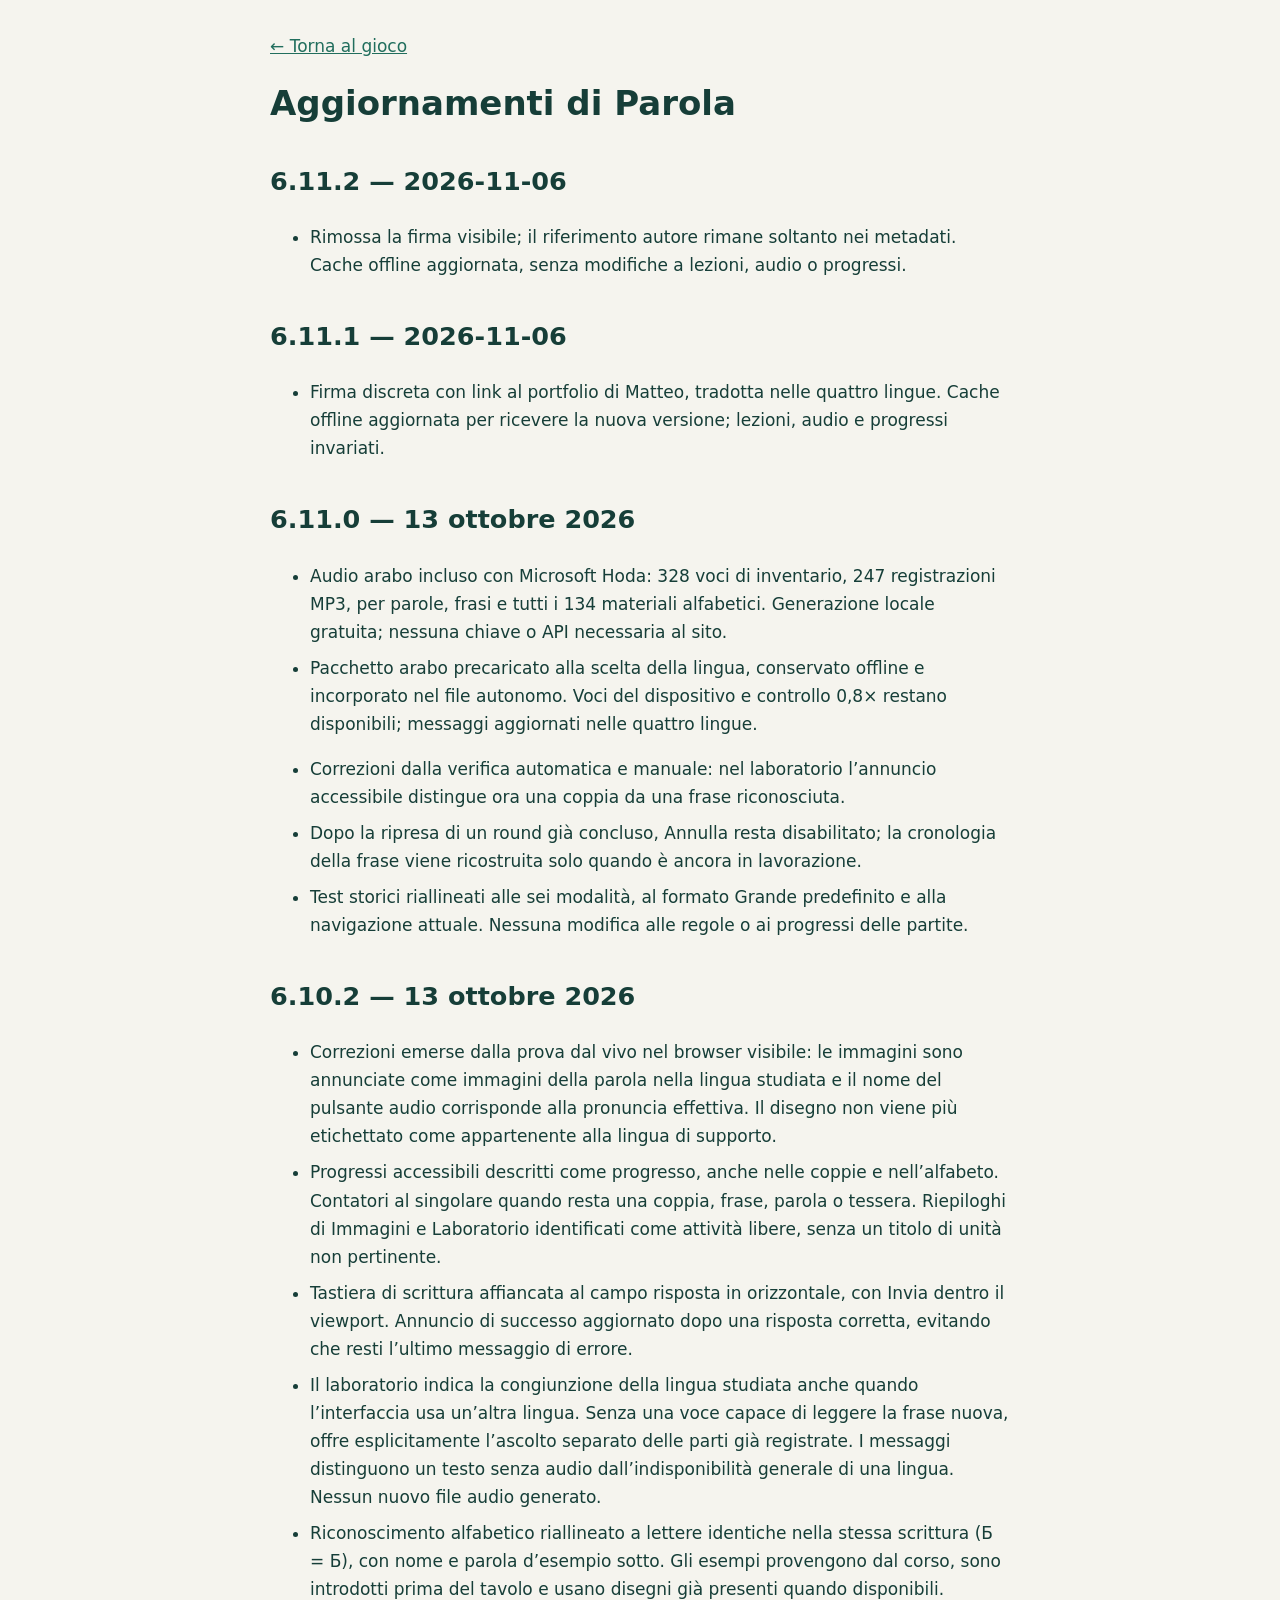
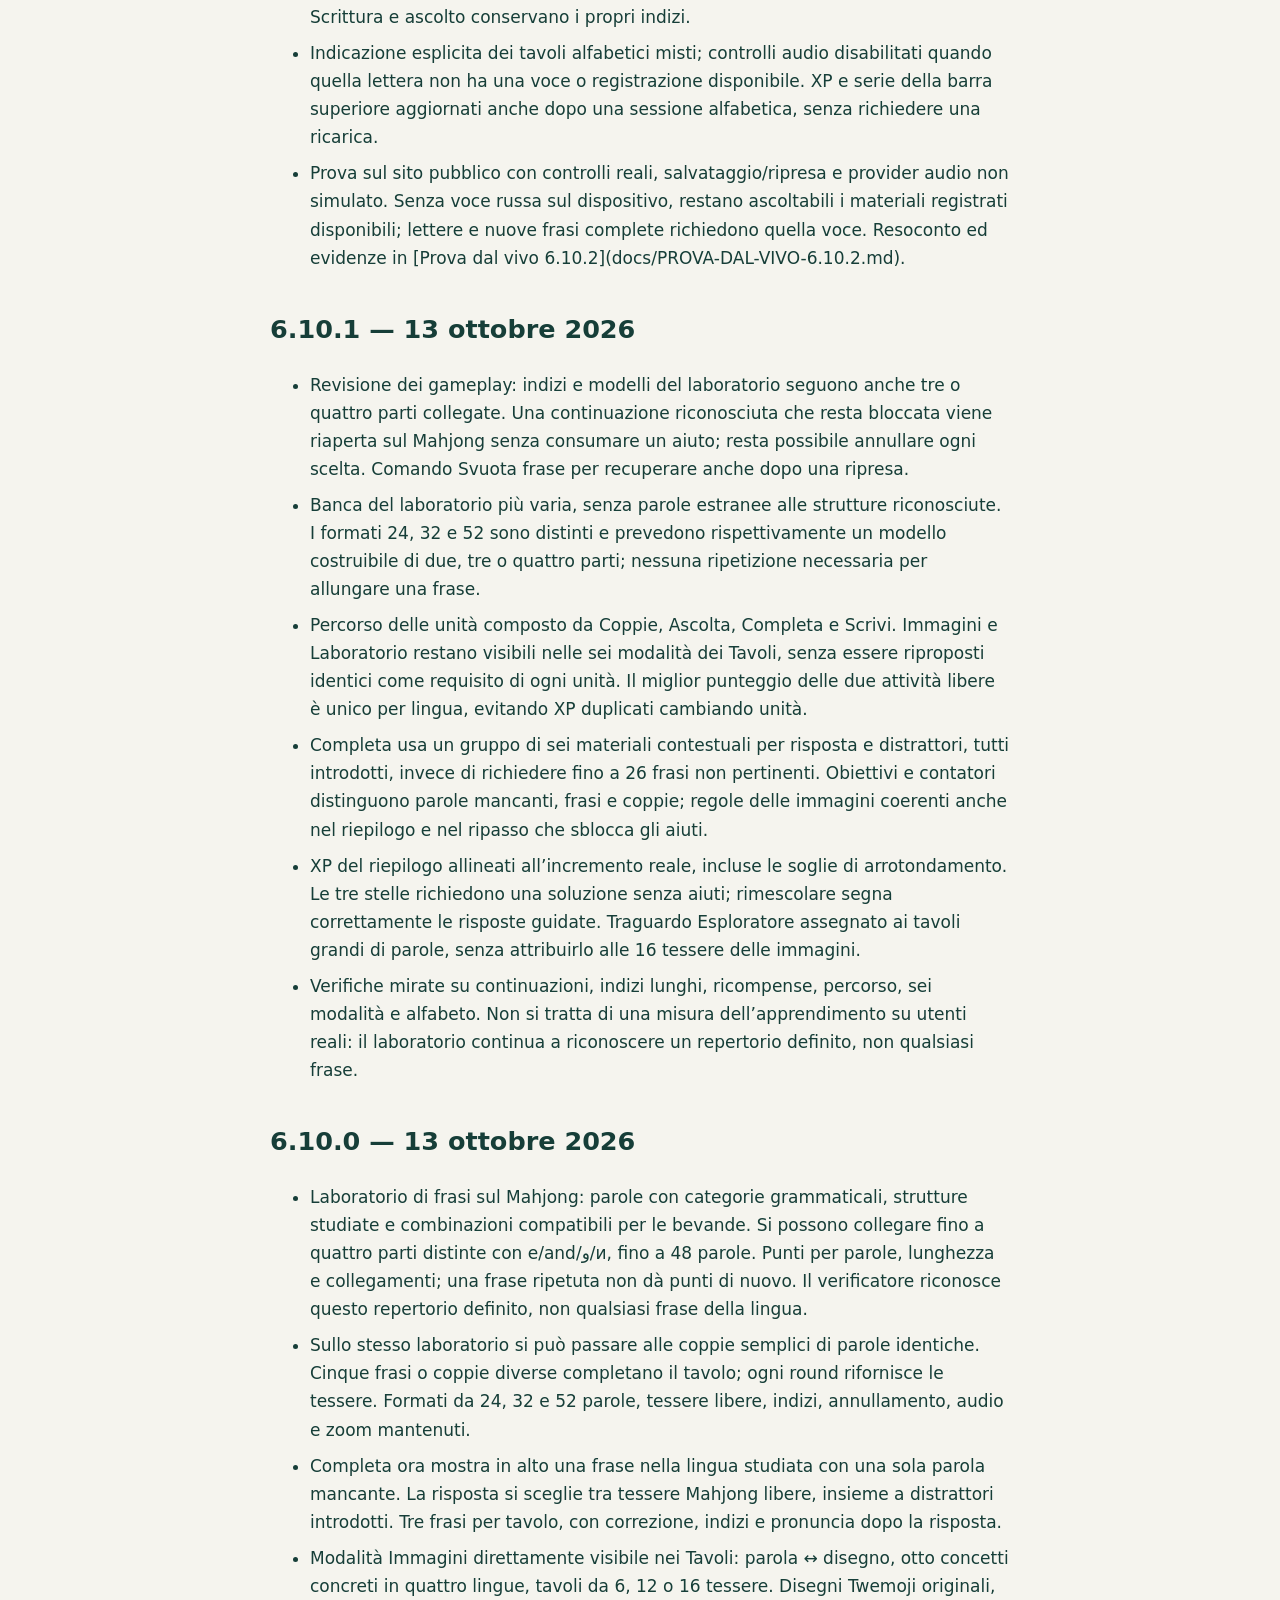
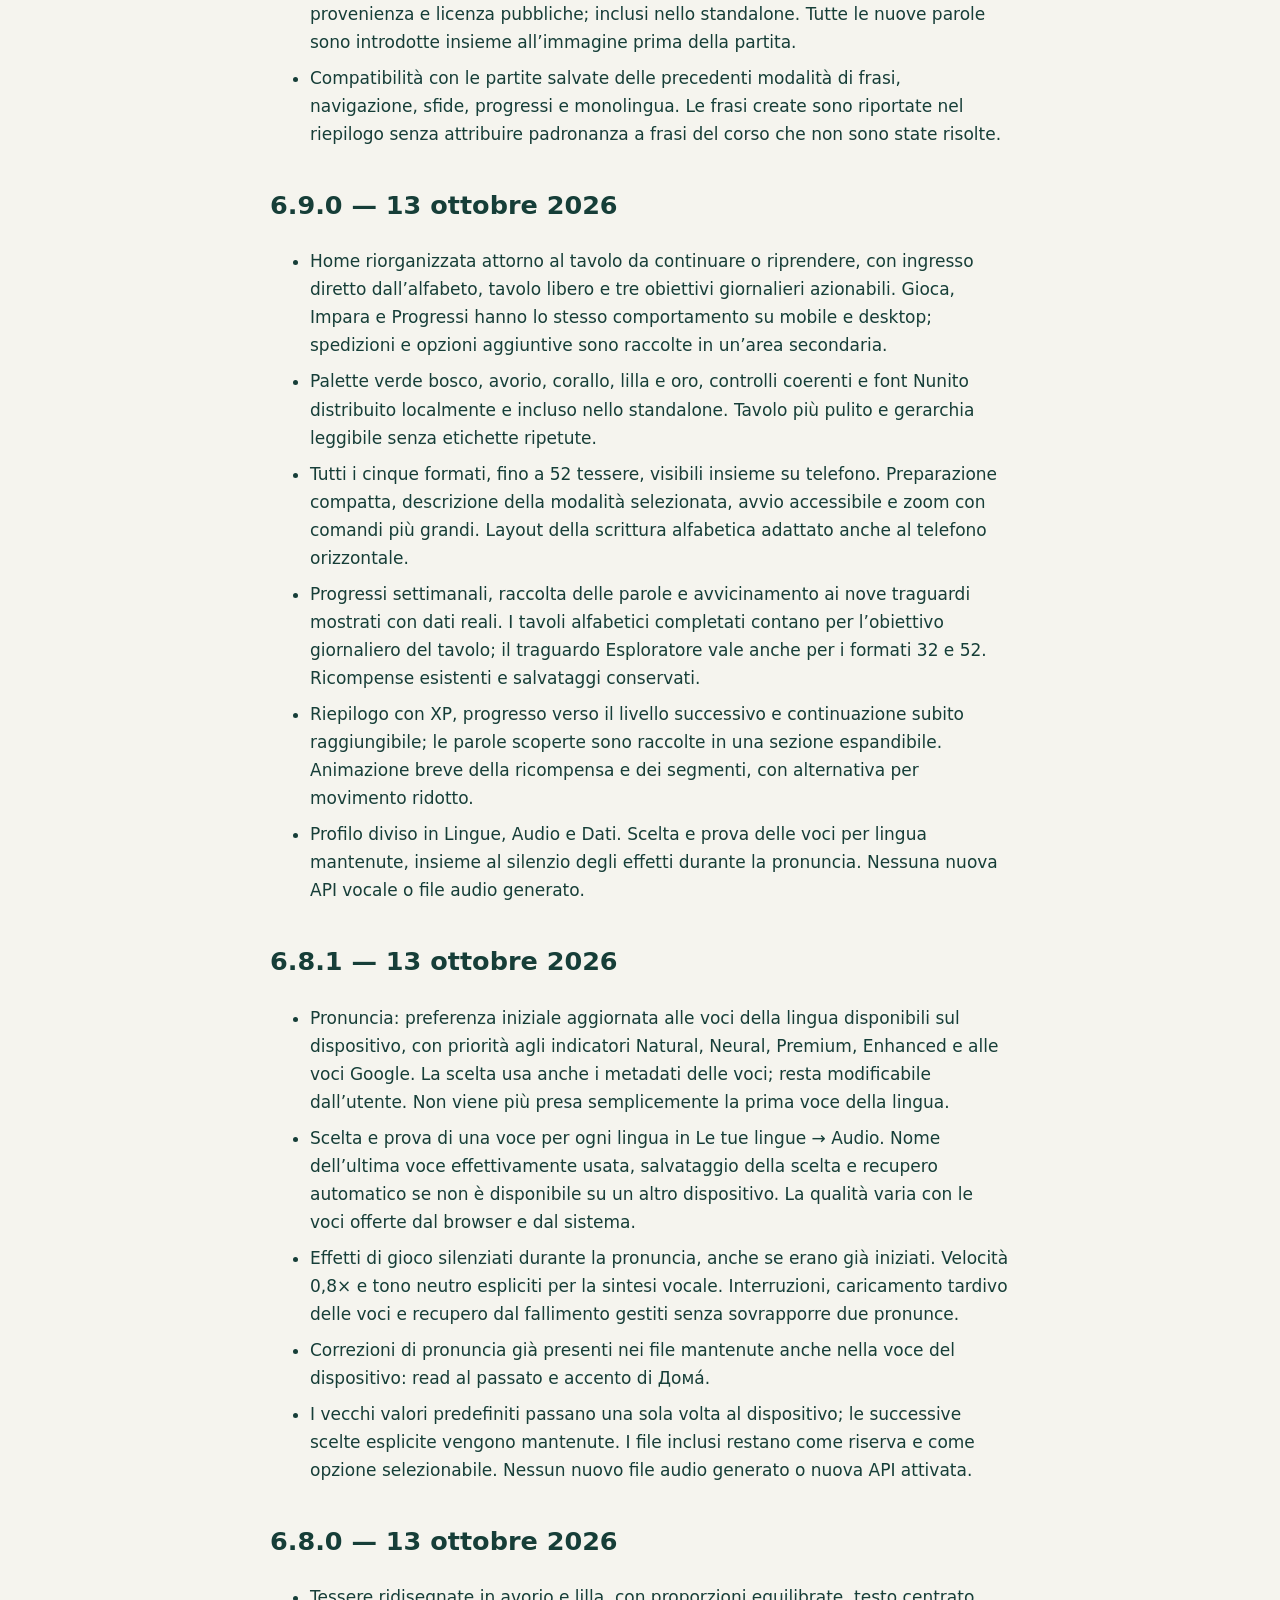
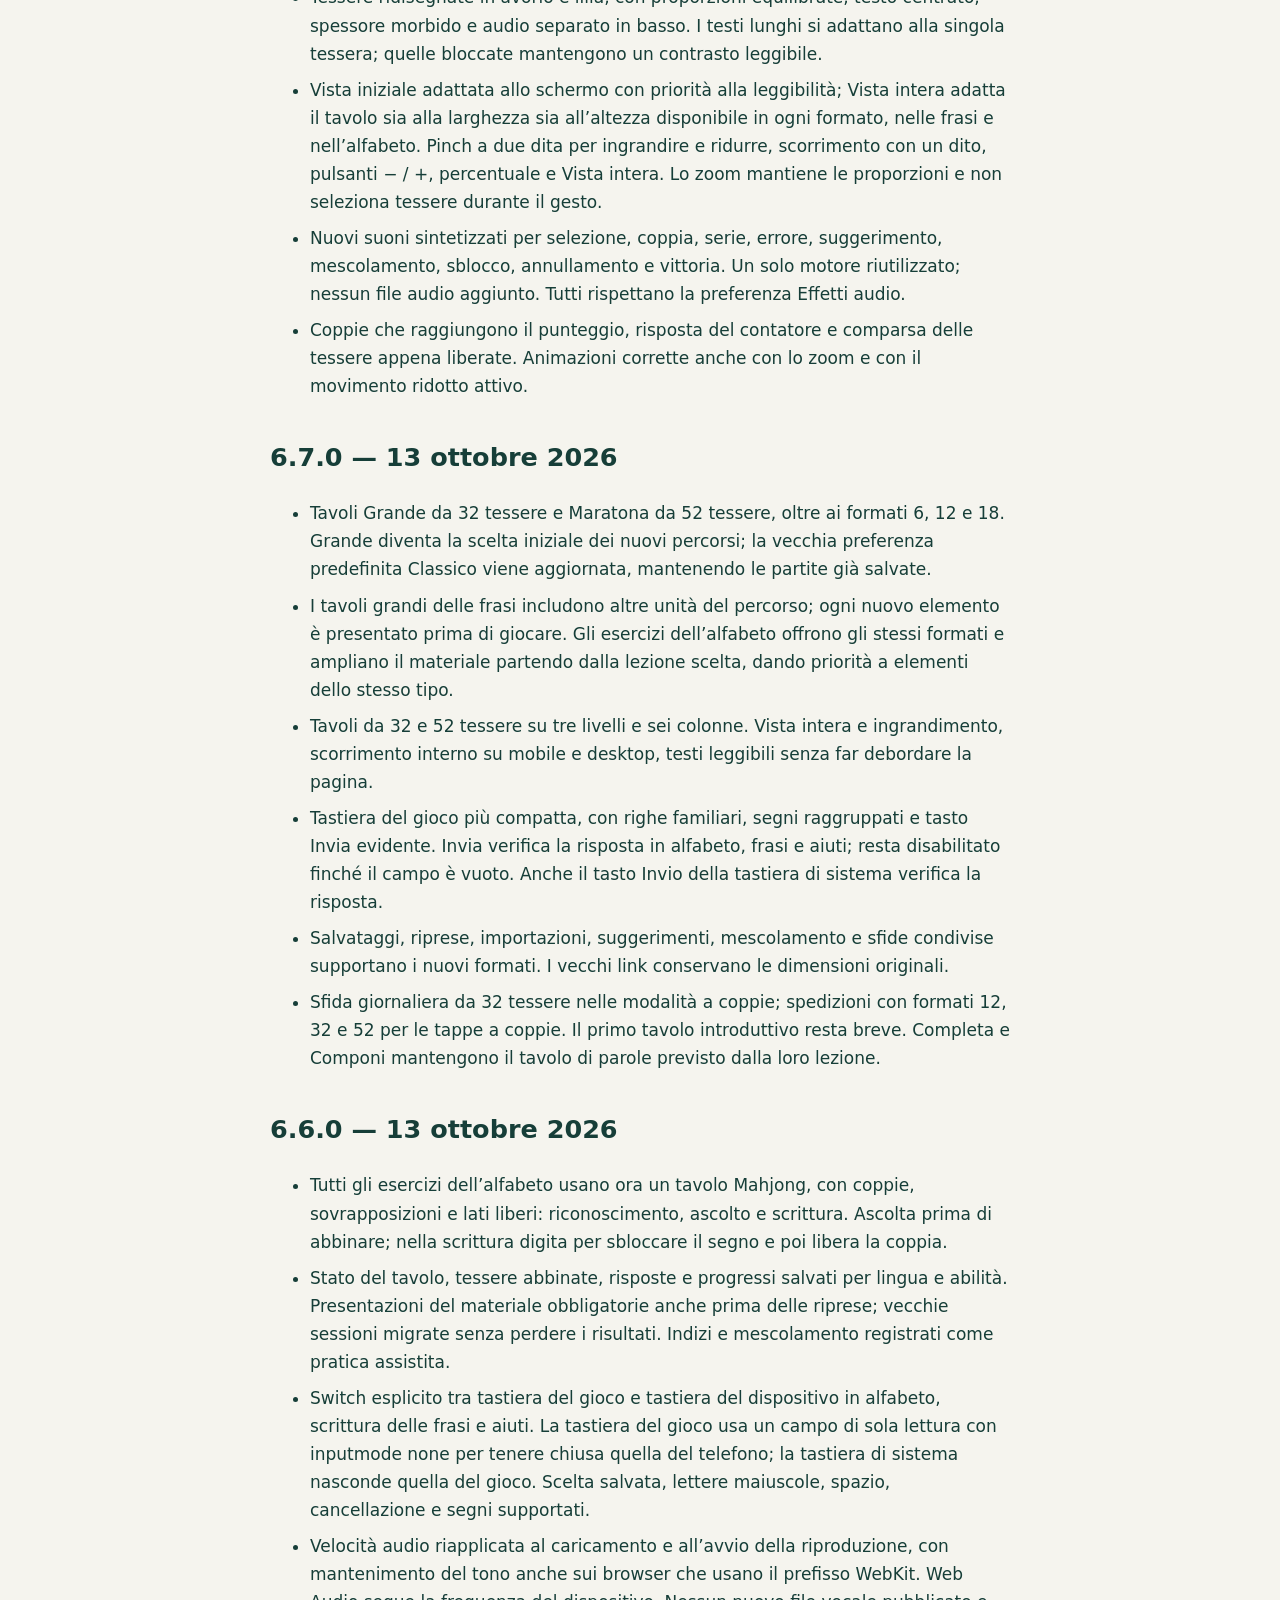
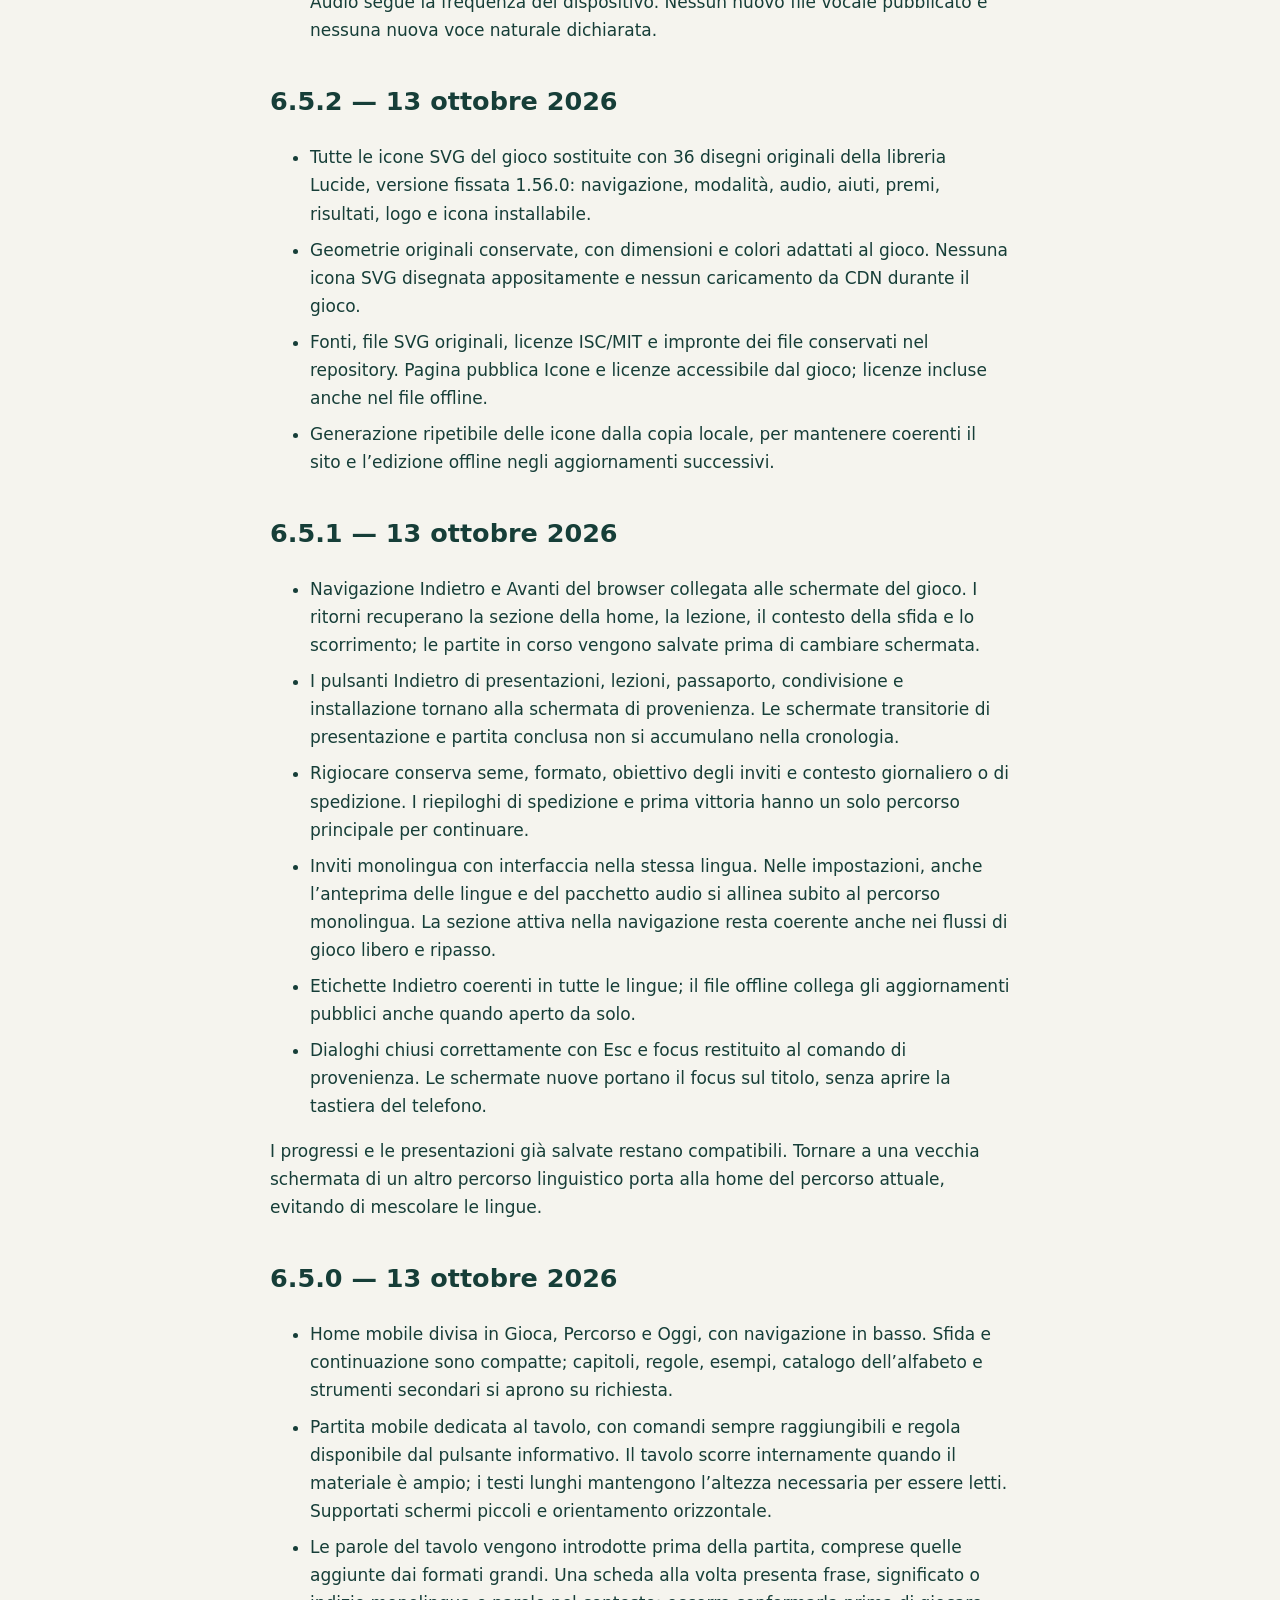
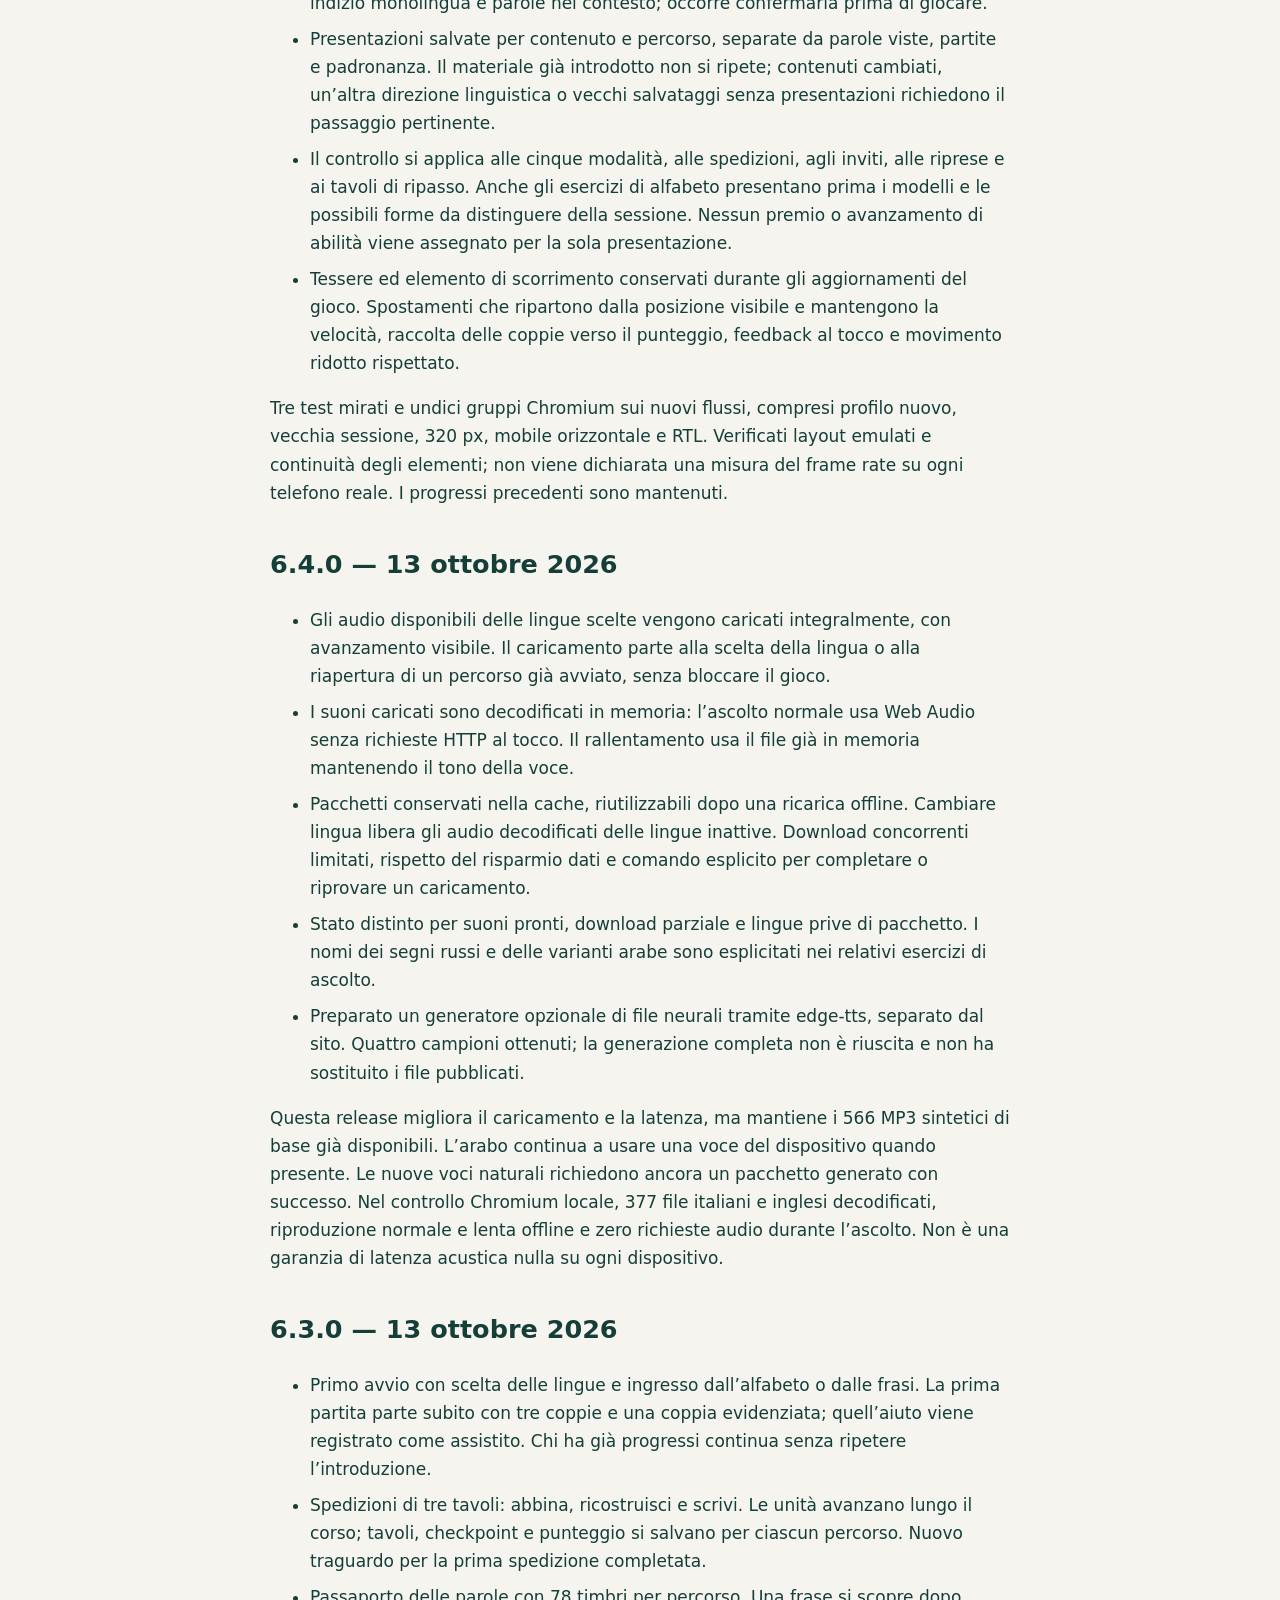
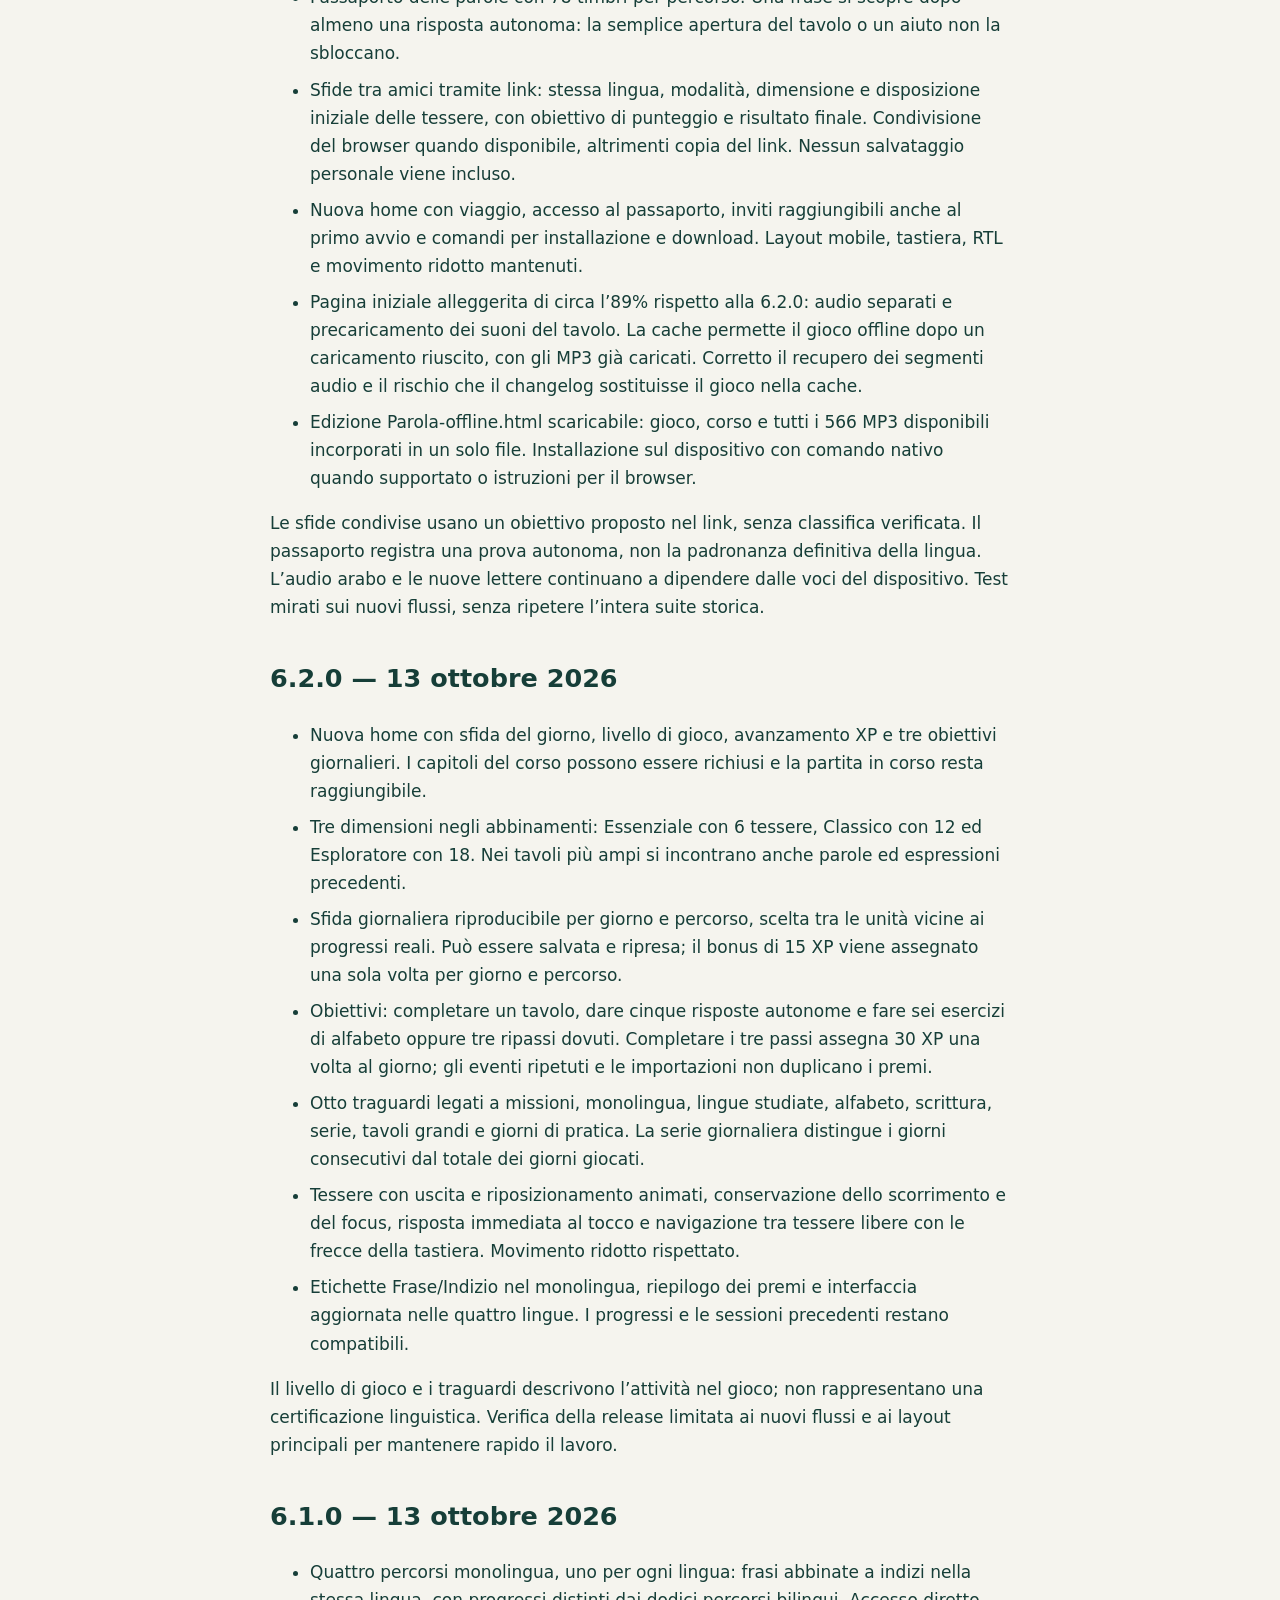
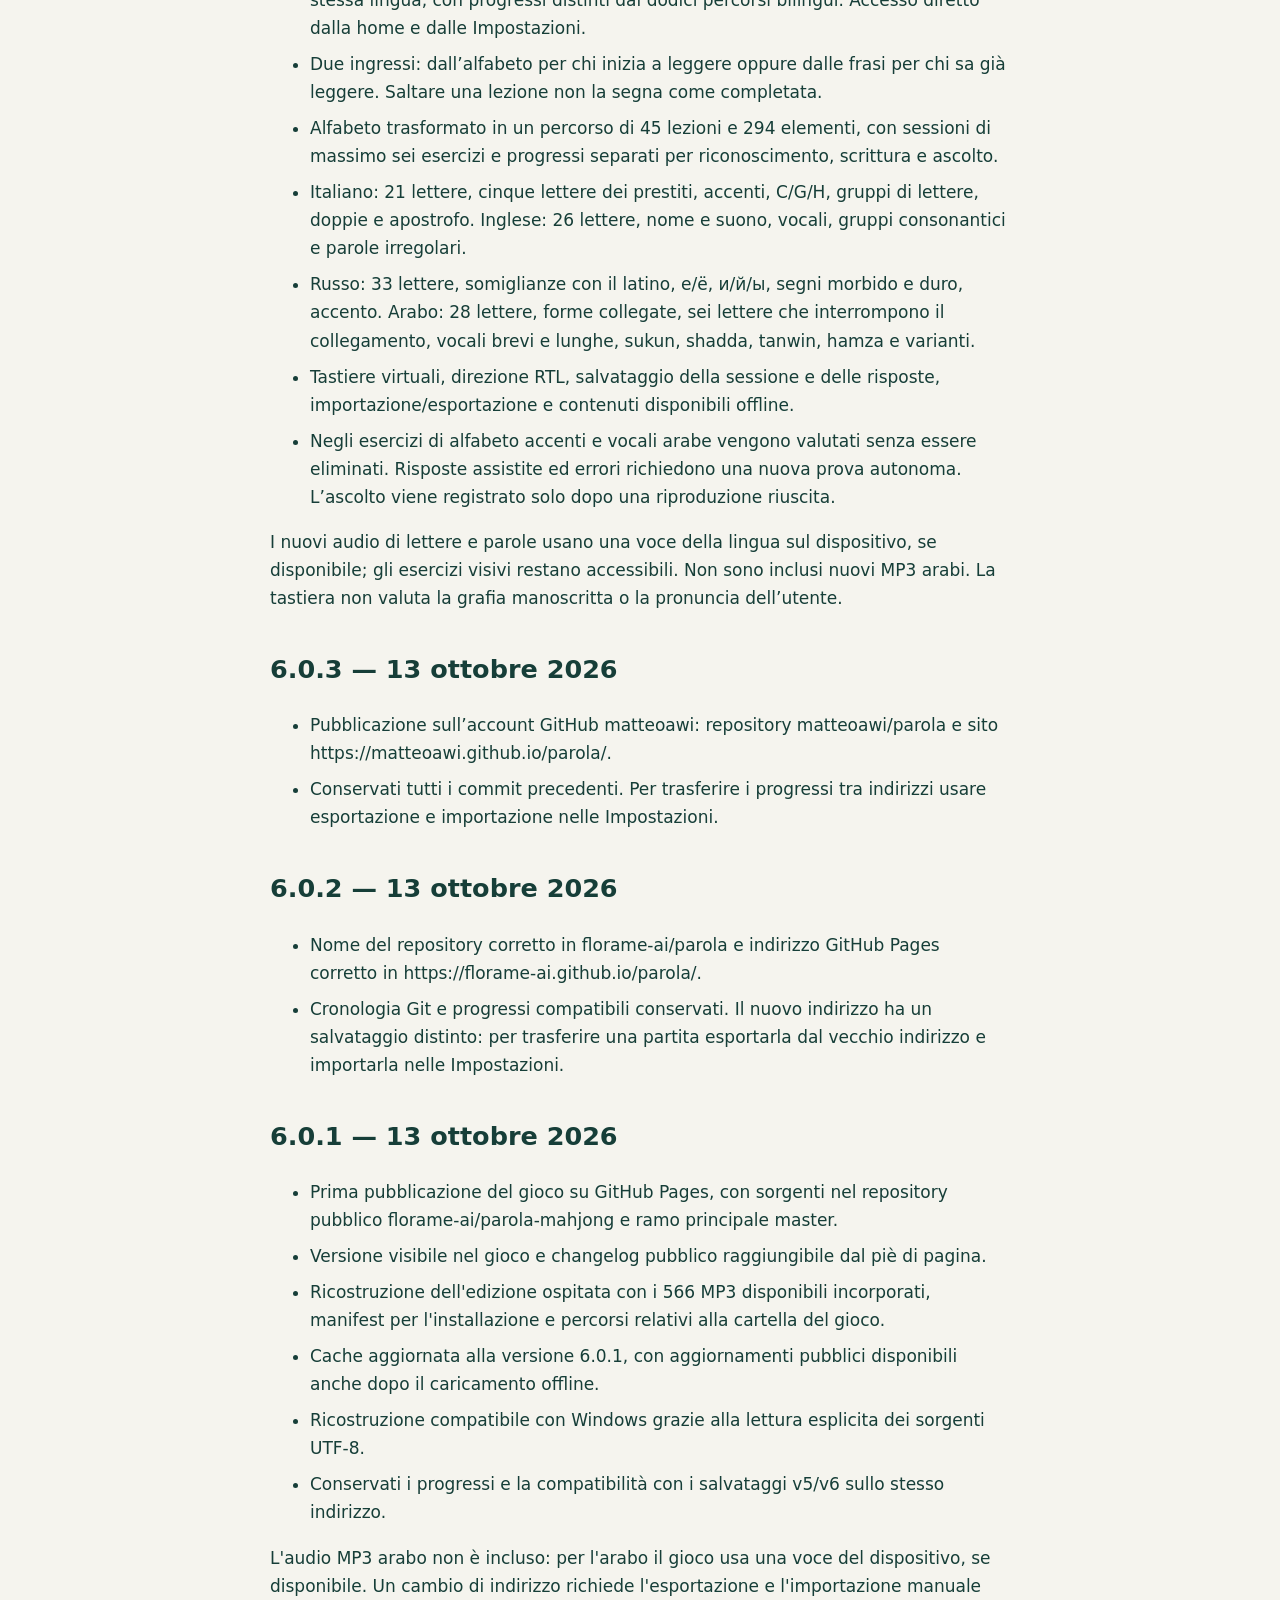
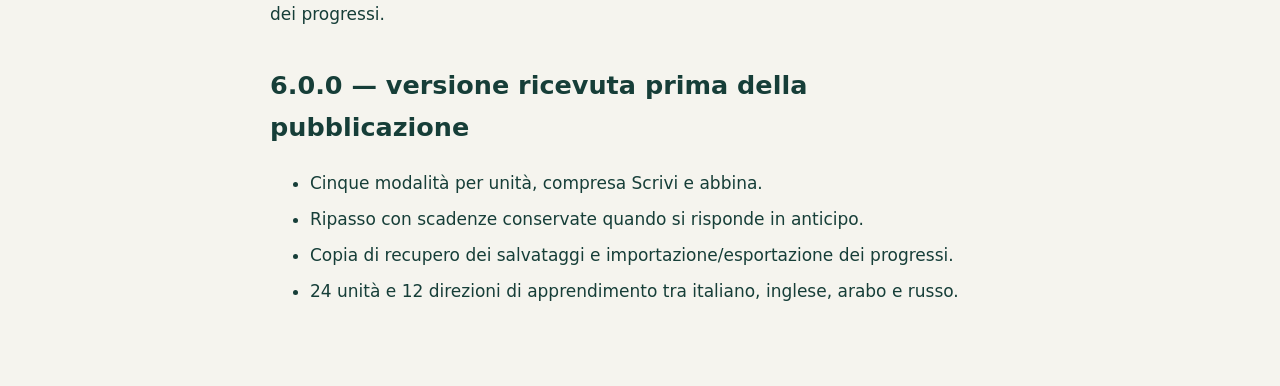
==== commit 3d8ffcd5: "fix: keep author reference in metadata only (6.11.2) Remove the visible portfolio credit and preserv" ====
--- a/changelog.html
+++ b/changelog.html
@@ -1 +1 @@
-<!doctype html><html lang="it"><head><meta charset="utf-8"><meta name="viewport" content="width=device-width,initial-scale=1,viewport-fit=cover"><title>Aggiornamenti — Parola 6.11.1</title><meta name="application-version" content="6.11.1"><link rel="icon" href="./icon.svg"><style>body{margin:0;background:#f5f4ee;color:#163e38;font:17px/1.65 system-ui,sans-serif}main{max-width:740px;margin:0 auto;padding:32px 24px 64px}a{color:#216e5d}h1{line-height:1.2}h2{margin-top:36px}li{margin:8px 0}a:focus-visible{outline:3px solid #7461a4;outline-offset:4px}</style></head><body><main><a href="./">← Torna al gioco</a><h1>Aggiornamenti di Parola</h1><h2>6.11.1 — 2026-11-06</h2><ul><li>Firma discreta con link al portfolio di Matteo, tradotta nelle quattro lingue. Cache offline aggiornata per ricevere la nuova versione; lezioni, audio e progressi invariati.</li></ul><h2>6.11.0 — 13 ottobre 2026</h2><ul><li>Audio arabo incluso con Microsoft Hoda: 328 voci di inventario, 247 registrazioni MP3, per parole, frasi e tutti i 134 materiali alfabetici. Generazione locale gratuita; nessuna chiave o API necessaria al sito.</li><li>Pacchetto arabo precaricato alla scelta della lingua, conservato offline e incorporato nel file autonomo. Voci del dispositivo e controllo 0,8× restano disponibili; messaggi aggiornati nelle quattro lingue.</li></ul><ul><li>Correzioni dalla verifica automatica e manuale: nel laboratorio l’annuncio accessibile distingue ora una coppia da una frase riconosciuta.</li><li>Dopo la ripresa di un round già concluso, Annulla resta disabilitato; la cronologia della frase viene ricostruita solo quando è ancora in lavorazione.</li><li>Test storici riallineati alle sei modalità, al formato Grande predefinito e alla navigazione attuale. Nessuna modifica alle regole o ai progressi delle partite.</li></ul><h2>6.10.2 — 13 ottobre 2026</h2><ul><li>Correzioni emerse dalla prova dal vivo nel browser visibile: le immagini sono annunciate come immagini della parola nella lingua studiata e il nome del pulsante audio corrisponde alla pronuncia effettiva. Il disegno non viene più etichettato come appartenente alla lingua di supporto.</li><li>Progressi accessibili descritti come progresso, anche nelle coppie e nell’alfabeto. Contatori al singolare quando resta una coppia, frase, parola o tessera. Riepiloghi di Immagini e Laboratorio identificati come attività libere, senza un titolo di unità non pertinente.</li><li>Tastiera di scrittura affiancata al campo risposta in orizzontale, con Invia dentro il viewport. Annuncio di successo aggiornato dopo una risposta corretta, evitando che resti l’ultimo messaggio di errore.</li><li>Il laboratorio indica la congiunzione della lingua studiata anche quando l’interfaccia usa un’altra lingua. Senza una voce capace di leggere la frase nuova, offre esplicitamente l’ascolto separato delle parti già registrate. I messaggi distinguono un testo senza audio dall’indisponibilità generale di una lingua. Nessun nuovo file audio generato.</li><li>Riconoscimento alfabetico riallineato a lettere identiche nella stessa scrittura (Б = Б), con nome e parola d’esempio sotto. Gli esempi provengono dal corso, sono introdotti prima del tavolo e usano disegni già presenti quando disponibili. Scrittura e ascolto conservano i propri indizi.</li><li>Indicazione esplicita dei tavoli alfabetici misti; controlli audio disabilitati quando quella lettera non ha una voce o registrazione disponibile. XP e serie della barra superiore aggiornati anche dopo una sessione alfabetica, senza richiedere una ricarica.</li><li>Prova sul sito pubblico con controlli reali, salvataggio/ripresa e provider audio non simulato. Senza voce russa sul dispositivo, restano ascoltabili i materiali registrati disponibili; lettere e nuove frasi complete richiedono quella voce. Resoconto ed evidenze in [Prova dal vivo 6.10.2](docs/PROVA-DAL-VIVO-6.10.2.md).</li></ul><h2>6.10.1 — 13 ottobre 2026</h2><ul><li>Revisione dei gameplay: indizi e modelli del laboratorio seguono anche tre o quattro parti collegate. Una continuazione riconosciuta che resta bloccata viene riaperta sul Mahjong senza consumare un aiuto; resta possibile annullare ogni scelta. Comando Svuota frase per recuperare anche dopo una ripresa.</li><li>Banca del laboratorio più varia, senza parole estranee alle strutture riconosciute. I formati 24, 32 e 52 sono distinti e prevedono rispettivamente un modello costruibile di due, tre o quattro parti; nessuna ripetizione necessaria per allungare una frase.</li><li>Percorso delle unità composto da Coppie, Ascolta, Completa e Scrivi. Immagini e Laboratorio restano visibili nelle sei modalità dei Tavoli, senza essere riproposti identici come requisito di ogni unità. Il miglior punteggio delle due attività libere è unico per lingua, evitando XP duplicati cambiando unità.</li><li>Completa usa un gruppo di sei materiali contestuali per risposta e distrattori, tutti introdotti, invece di richiedere fino a 26 frasi non pertinenti. Obiettivi e contatori distinguono parole mancanti, frasi e coppie; regole delle immagini coerenti anche nel riepilogo e nel ripasso che sblocca gli aiuti.</li><li>XP del riepilogo allineati all’incremento reale, incluse le soglie di arrotondamento. Le tre stelle richiedono una soluzione senza aiuti; rimescolare segna correttamente le risposte guidate. Traguardo Esploratore assegnato ai tavoli grandi di parole, senza attribuirlo alle 16 tessere delle immagini.</li><li>Verifiche mirate su continuazioni, indizi lunghi, ricompense, percorso, sei modalità e alfabeto. Non si tratta di una misura dell’apprendimento su utenti reali: il laboratorio continua a riconoscere un repertorio definito, non qualsiasi frase.</li></ul><h2>6.10.0 — 13 ottobre 2026</h2><ul><li>Laboratorio di frasi sul Mahjong: parole con categorie grammaticali, strutture studiate e combinazioni compatibili per le bevande. Si possono collegare fino a quattro parti distinte con e/and/و/и, fino a 48 parole. Punti per parole, lunghezza e collegamenti; una frase ripetuta non dà punti di nuovo. Il verificatore riconosce questo repertorio definito, non qualsiasi frase della lingua.</li><li>Sullo stesso laboratorio si può passare alle coppie semplici di parole identiche. Cinque frasi o coppie diverse completano il tavolo; ogni round rifornisce le tessere. Formati da 24, 32 e 52 parole, tessere libere, indizi, annullamento, audio e zoom mantenuti.</li><li>Completa ora mostra in alto una frase nella lingua studiata con una sola parola mancante. La risposta si sceglie tra tessere Mahjong libere, insieme a distrattori introdotti. Tre frasi per tavolo, con correzione, indizi e pronuncia dopo la risposta.</li><li>Modalità Immagini direttamente visibile nei Tavoli: parola ↔ disegno, otto concetti concreti in quattro lingue, tavoli da 6, 12 o 16 tessere. Disegni Twemoji originali, provenienza e licenza pubbliche; inclusi nello standalone. Tutte le nuove parole sono introdotte insieme all’immagine prima della partita.</li><li>Compatibilità con le partite salvate delle precedenti modalità di frasi, navigazione, sfide, progressi e monolingua. Le frasi create sono riportate nel riepilogo senza attribuire padronanza a frasi del corso che non sono state risolte.</li></ul><h2>6.9.0 — 13 ottobre 2026</h2><ul><li>Home riorganizzata attorno al tavolo da continuare o riprendere, con ingresso diretto dall’alfabeto, tavolo libero e tre obiettivi giornalieri azionabili. Gioca, Impara e Progressi hanno lo stesso comportamento su mobile e desktop; spedizioni e opzioni aggiuntive sono raccolte in un’area secondaria.</li><li>Palette verde bosco, avorio, corallo, lilla e oro, controlli coerenti e font Nunito distribuito localmente e incluso nello standalone. Tavolo più pulito e gerarchia leggibile senza etichette ripetute.</li><li>Tutti i cinque formati, fino a 52 tessere, visibili insieme su telefono. Preparazione compatta, descrizione della modalità selezionata, avvio accessibile e zoom con comandi più grandi. Layout della scrittura alfabetica adattato anche al telefono orizzontale.</li><li>Progressi settimanali, raccolta delle parole e avvicinamento ai nove traguardi mostrati con dati reali. I tavoli alfabetici completati contano per l’obiettivo giornaliero del tavolo; il traguardo Esploratore vale anche per i formati 32 e 52. Ricompense esistenti e salvataggi conservati.</li><li>Riepilogo con XP, progresso verso il livello successivo e continuazione subito raggiungibile; le parole scoperte sono raccolte in una sezione espandibile. Animazione breve della ricompensa e dei segmenti, con alternativa per movimento ridotto.</li><li>Profilo diviso in Lingue, Audio e Dati. Scelta e prova delle voci per lingua mantenute, insieme al silenzio degli effetti durante la pronuncia. Nessuna nuova API vocale o file audio generato.</li></ul><h2>6.8.1 — 13 ottobre 2026</h2><ul><li>Pronuncia: preferenza iniziale aggiornata alle voci della lingua disponibili sul dispositivo, con priorità agli indicatori Natural, Neural, Premium, Enhanced e alle voci Google. La scelta usa anche i metadati delle voci; resta modificabile dall’utente. Non viene più presa semplicemente la prima voce della lingua.</li><li>Scelta e prova di una voce per ogni lingua in Le tue lingue → Audio. Nome dell’ultima voce effettivamente usata, salvataggio della scelta e recupero automatico se non è disponibile su un altro dispositivo. La qualità varia con le voci offerte dal browser e dal sistema.</li><li>Effetti di gioco silenziati durante la pronuncia, anche se erano già iniziati. Velocità 0,8× e tono neutro espliciti per la sintesi vocale. Interruzioni, caricamento tardivo delle voci e recupero dal fallimento gestiti senza sovrapporre due pronunce.</li><li>Correzioni di pronuncia già presenti nei file mantenute anche nella voce del dispositivo: read al passato e accento di Дома́.</li><li>I vecchi valori predefiniti passano una sola volta al dispositivo; le successive scelte esplicite vengono mantenute. I file inclusi restano come riserva e come opzione selezionabile. Nessun nuovo file audio generato o nuova API attivata.</li></ul><h2>6.8.0 — 13 ottobre 2026</h2><ul><li>Tessere ridisegnate in avorio e lilla, con proporzioni equilibrate, testo centrato, spessore morbido e audio separato in basso. I testi lunghi si adattano alla singola tessera; quelle bloccate mantengono un contrasto leggibile.</li><li>Vista iniziale adattata allo schermo con priorità alla leggibilità; Vista intera adatta il tavolo sia alla larghezza sia all’altezza disponibile in ogni formato, nelle frasi e nell’alfabeto. Pinch a due dita per ingrandire e ridurre, scorrimento con un dito, pulsanti − / +, percentuale e Vista intera. Lo zoom mantiene le proporzioni e non seleziona tessere durante il gesto.</li><li>Nuovi suoni sintetizzati per selezione, coppia, serie, errore, suggerimento, mescolamento, sblocco, annullamento e vittoria. Un solo motore riutilizzato; nessun file audio aggiunto. Tutti rispettano la preferenza Effetti audio.</li><li>Coppie che raggiungono il punteggio, risposta del contatore e comparsa delle tessere appena liberate. Animazioni corrette anche con lo zoom e con il movimento ridotto attivo.</li></ul><h2>6.7.0 — 13 ottobre 2026</h2><ul><li>Tavoli Grande da 32 tessere e Maratona da 52 tessere, oltre ai formati 6, 12 e 18. Grande diventa la scelta iniziale dei nuovi percorsi; la vecchia preferenza predefinita Classico viene aggiornata, mantenendo le partite già salvate.</li><li>I tavoli grandi delle frasi includono altre unità del percorso; ogni nuovo elemento è presentato prima di giocare. Gli esercizi dell’alfabeto offrono gli stessi formati e ampliano il materiale partendo dalla lezione scelta, dando priorità a elementi dello stesso tipo.</li><li>Tavoli da 32 e 52 tessere su tre livelli e sei colonne. Vista intera e ingrandimento, scorrimento interno su mobile e desktop, testi leggibili senza far debordare la pagina.</li><li>Tastiera del gioco più compatta, con righe familiari, segni raggruppati e tasto Invia evidente. Invia verifica la risposta in alfabeto, frasi e aiuti; resta disabilitato finché il campo è vuoto. Anche il tasto Invio della tastiera di sistema verifica la risposta.</li><li>Salvataggi, riprese, importazioni, suggerimenti, mescolamento e sfide condivise supportano i nuovi formati. I vecchi link conservano le dimensioni originali.</li><li>Sfida giornaliera da 32 tessere nelle modalità a coppie; spedizioni con formati 12, 32 e 52 per le tappe a coppie. Il primo tavolo introduttivo resta breve. Completa e Componi mantengono il tavolo di parole previsto dalla loro lezione.</li></ul><h2>6.6.0 — 13 ottobre 2026</h2><ul><li>Tutti gli esercizi dell’alfabeto usano ora un tavolo Mahjong, con coppie, sovrapposizioni e lati liberi: riconoscimento, ascolto e scrittura. Ascolta prima di abbinare; nella scrittura digita per sbloccare il segno e poi libera la coppia.</li><li>Stato del tavolo, tessere abbinate, risposte e progressi salvati per lingua e abilità. Presentazioni del materiale obbligatorie anche prima delle riprese; vecchie sessioni migrate senza perdere i risultati. Indizi e mescolamento registrati come pratica assistita.</li><li>Switch esplicito tra tastiera del gioco e tastiera del dispositivo in alfabeto, scrittura delle frasi e aiuti. La tastiera del gioco usa un campo di sola lettura con inputmode none per tenere chiusa quella del telefono; la tastiera di sistema nasconde quella del gioco. Scelta salvata, lettere maiuscole, spazio, cancellazione e segni supportati.</li><li>Velocità audio riapplicata al caricamento e all’avvio della riproduzione, con mantenimento del tono anche sui browser che usano il prefisso WebKit. Web Audio segue la frequenza del dispositivo. Nessun nuovo file vocale pubblicato e nessuna nuova voce naturale dichiarata.</li></ul><h2>6.5.2 — 13 ottobre 2026</h2><ul><li>Tutte le icone SVG del gioco sostituite con 36 disegni originali della libreria Lucide, versione fissata 1.56.0: navigazione, modalità, audio, aiuti, premi, risultati, logo e icona installabile.</li><li>Geometrie originali conservate, con dimensioni e colori adattati al gioco. Nessuna icona SVG disegnata appositamente e nessun caricamento da CDN durante il gioco.</li><li>Fonti, file SVG originali, licenze ISC/MIT e impronte dei file conservati nel repository. Pagina pubblica Icone e licenze accessibile dal gioco; licenze incluse anche nel file offline.</li><li>Generazione ripetibile delle icone dalla copia locale, per mantenere coerenti il sito e l’edizione offline negli aggiornamenti successivi.</li></ul><h2>6.5.1 — 13 ottobre 2026</h2><ul><li>Navigazione Indietro e Avanti del browser collegata alle schermate del gioco. I ritorni recuperano la sezione della home, la lezione, il contesto della sfida e lo scorrimento; le partite in corso vengono salvate prima di cambiare schermata.</li><li>I pulsanti Indietro di presentazioni, lezioni, passaporto, condivisione e installazione tornano alla schermata di provenienza. Le schermate transitorie di presentazione e partita conclusa non si accumulano nella cronologia.</li><li>Rigiocare conserva seme, formato, obiettivo degli inviti e contesto giornaliero o di spedizione. I riepiloghi di spedizione e prima vittoria hanno un solo percorso principale per continuare.</li><li>Inviti monolingua con interfaccia nella stessa lingua. Nelle impostazioni, anche l’anteprima delle lingue e del pacchetto audio si allinea subito al percorso monolingua. La sezione attiva nella navigazione resta coerente anche nei flussi di gioco libero e ripasso.</li><li>Etichette Indietro coerenti in tutte le lingue; il file offline collega gli aggiornamenti pubblici anche quando aperto da solo.</li><li>Dialoghi chiusi correttamente con Esc e focus restituito al comando di provenienza. Le schermate nuove portano il focus sul titolo, senza aprire la tastiera del telefono.</li></ul><p>I progressi e le presentazioni già salvate restano compatibili. Tornare a una vecchia schermata di un altro percorso linguistico porta alla home del percorso attuale, evitando di mescolare le lingue.</p><h2>6.5.0 — 13 ottobre 2026</h2><ul><li>Home mobile divisa in Gioca, Percorso e Oggi, con navigazione in basso. Sfida e continuazione sono compatte; capitoli, regole, esempi, catalogo dell’alfabeto e strumenti secondari si aprono su richiesta.</li><li>Partita mobile dedicata al tavolo, con comandi sempre raggiungibili e regola disponibile dal pulsante informativo. Il tavolo scorre internamente quando il materiale è ampio; i testi lunghi mantengono l’altezza necessaria per essere letti. Supportati schermi piccoli e orientamento orizzontale.</li><li>Le parole del tavolo vengono introdotte prima della partita, comprese quelle aggiunte dai formati grandi. Una scheda alla volta presenta frase, significato o indizio monolingua e parole nel contesto; occorre confermarla prima di giocare.</li><li>Presentazioni salvate per contenuto e percorso, separate da parole viste, partite e padronanza. Il materiale già introdotto non si ripete; contenuti cambiati, un’altra direzione linguistica o vecchi salvataggi senza presentazioni richiedono il passaggio pertinente.</li><li>Il controllo si applica alle cinque modalità, alle spedizioni, agli inviti, alle riprese e ai tavoli di ripasso. Anche gli esercizi di alfabeto presentano prima i modelli e le possibili forme da distinguere della sessione. Nessun premio o avanzamento di abilità viene assegnato per la sola presentazione.</li><li>Tessere ed elemento di scorrimento conservati durante gli aggiornamenti del gioco. Spostamenti che ripartono dalla posizione visibile e mantengono la velocità, raccolta delle coppie verso il punteggio, feedback al tocco e movimento ridotto rispettato.</li></ul><p>Tre test mirati e undici gruppi Chromium sui nuovi flussi, compresi profilo nuovo, vecchia sessione, 320 px, mobile orizzontale e RTL. Verificati layout emulati e continuità degli elementi; non viene dichiarata una misura del frame rate su ogni telefono reale. I progressi precedenti sono mantenuti.</p><h2>6.4.0 — 13 ottobre 2026</h2><ul><li>Gli audio disponibili delle lingue scelte vengono caricati integralmente, con avanzamento visibile. Il caricamento parte alla scelta della lingua o alla riapertura di un percorso già avviato, senza bloccare il gioco.</li><li>I suoni caricati sono decodificati in memoria: l’ascolto normale usa Web Audio senza richieste HTTP al tocco. Il rallentamento usa il file già in memoria mantenendo il tono della voce.</li><li>Pacchetti conservati nella cache, riutilizzabili dopo una ricarica offline. Cambiare lingua libera gli audio decodificati delle lingue inattive. Download concorrenti limitati, rispetto del risparmio dati e comando esplicito per completare o riprovare un caricamento.</li><li>Stato distinto per suoni pronti, download parziale e lingue prive di pacchetto. I nomi dei segni russi e delle varianti arabe sono esplicitati nei relativi esercizi di ascolto.</li><li>Preparato un generatore opzionale di file neurali tramite edge-tts, separato dal sito. Quattro campioni ottenuti; la generazione completa non è riuscita e non ha sostituito i file pubblicati.</li></ul><p>Questa release migliora il caricamento e la latenza, ma mantiene i 566 MP3 sintetici di base già disponibili. L’arabo continua a usare una voce del dispositivo quando presente. Le nuove voci naturali richiedono ancora un pacchetto generato con successo. Nel controllo Chromium locale, 377 file italiani e inglesi decodificati, riproduzione normale e lenta offline e zero richieste audio durante l’ascolto. Non è una garanzia di latenza acustica nulla su ogni dispositivo.</p><h2>6.3.0 — 13 ottobre 2026</h2><ul><li>Primo avvio con scelta delle lingue e ingresso dall’alfabeto o dalle frasi. La prima partita parte subito con tre coppie e una coppia evidenziata; quell’aiuto viene registrato come assistito. Chi ha già progressi continua senza ripetere l’introduzione.</li><li>Spedizioni di tre tavoli: abbina, ricostruisci e scrivi. Le unità avanzano lungo il corso; tavoli, checkpoint e punteggio si salvano per ciascun percorso. Nuovo traguardo per la prima spedizione completata.</li><li>Passaporto delle parole con 78 timbri per percorso. Una frase si scopre dopo almeno una risposta autonoma: la semplice apertura del tavolo o un aiuto non la sbloccano.</li><li>Sfide tra amici tramite link: stessa lingua, modalità, dimensione e disposizione iniziale delle tessere, con obiettivo di punteggio e risultato finale. Condivisione del browser quando disponibile, altrimenti copia del link. Nessun salvataggio personale viene incluso.</li><li>Nuova home con viaggio, accesso al passaporto, inviti raggiungibili anche al primo avvio e comandi per installazione e download. Layout mobile, tastiera, RTL e movimento ridotto mantenuti.</li><li>Pagina iniziale alleggerita di circa l’89% rispetto alla 6.2.0: audio separati e precaricamento dei suoni del tavolo. La cache permette il gioco offline dopo un caricamento riuscito, con gli MP3 già caricati. Corretto il recupero dei segmenti audio e il rischio che il changelog sostituisse il gioco nella cache.</li><li>Edizione Parola-offline.html scaricabile: gioco, corso e tutti i 566 MP3 disponibili incorporati in un solo file. Installazione sul dispositivo con comando nativo quando supportato o istruzioni per il browser.</li></ul><p>Le sfide condivise usano un obiettivo proposto nel link, senza classifica verificata. Il passaporto registra una prova autonoma, non la padronanza definitiva della lingua. L’audio arabo e le nuove lettere continuano a dipendere dalle voci del dispositivo. Test mirati sui nuovi flussi, senza ripetere l’intera suite storica.</p><h2>6.2.0 — 13 ottobre 2026</h2><ul><li>Nuova home con sfida del giorno, livello di gioco, avanzamento XP e tre obiettivi giornalieri. I capitoli del corso possono essere richiusi e la partita in corso resta raggiungibile.</li><li>Tre dimensioni negli abbinamenti: Essenziale con 6 tessere, Classico con 12 ed Esploratore con 18. Nei tavoli più ampi si incontrano anche parole ed espressioni precedenti.</li><li>Sfida giornaliera riproducibile per giorno e percorso, scelta tra le unità vicine ai progressi reali. Può essere salvata e ripresa; il bonus di 15 XP viene assegnato una sola volta per giorno e percorso.</li><li>Obiettivi: completare un tavolo, dare cinque risposte autonome e fare sei esercizi di alfabeto oppure tre ripassi dovuti. Completare i tre passi assegna 30 XP una volta al giorno; gli eventi ripetuti e le importazioni non duplicano i premi.</li><li>Otto traguardi legati a missioni, monolingua, lingue studiate, alfabeto, scrittura, serie, tavoli grandi e giorni di pratica. La serie giornaliera distingue i giorni consecutivi dal totale dei giorni giocati.</li><li>Tessere con uscita e riposizionamento animati, conservazione dello scorrimento e del focus, risposta immediata al tocco e navigazione tra tessere libere con le frecce della tastiera. Movimento ridotto rispettato.</li><li>Etichette Frase/Indizio nel monolingua, riepilogo dei premi e interfaccia aggiornata nelle quattro lingue. I progressi e le sessioni precedenti restano compatibili.</li></ul><p>Il livello di gioco e i traguardi descrivono l’attività nel gioco; non rappresentano una certificazione linguistica. Verifica della release limitata ai nuovi flussi e ai layout principali per mantenere rapido il lavoro.</p><h2>6.1.0 — 13 ottobre 2026</h2><ul><li>Quattro percorsi monolingua, uno per ogni lingua: frasi abbinate a indizi nella stessa lingua, con progressi distinti dai dodici percorsi bilingui. Accesso diretto dalla home e dalle Impostazioni.</li><li>Due ingressi: dall’alfabeto per chi inizia a leggere oppure dalle frasi per chi sa già leggere. Saltare una lezione non la segna come completata.</li><li>Alfabeto trasformato in un percorso di 45 lezioni e 294 elementi, con sessioni di massimo sei esercizi e progressi separati per riconoscimento, scrittura e ascolto.</li><li>Italiano: 21 lettere, cinque lettere dei prestiti, accenti, C/G/H, gruppi di lettere, doppie e apostrofo. Inglese: 26 lettere, nome e suono, vocali, gruppi consonantici e parole irregolari.</li><li>Russo: 33 lettere, somiglianze con il latino, е/ё, и/й/ы, segni morbido e duro, accento. Arabo: 28 lettere, forme collegate, sei lettere che interrompono il collegamento, vocali brevi e lunghe, sukun, shadda, tanwin, hamza e varianti.</li><li>Tastiere virtuali, direzione RTL, salvataggio della sessione e delle risposte, importazione/esportazione e contenuti disponibili offline.</li><li>Negli esercizi di alfabeto accenti e vocali arabe vengono valutati senza essere eliminati. Risposte assistite ed errori richiedono una nuova prova autonoma. L’ascolto viene registrato solo dopo una riproduzione riuscita.</li></ul><p>I nuovi audio di lettere e parole usano una voce della lingua sul dispositivo, se disponibile; gli esercizi visivi restano accessibili. Non sono inclusi nuovi MP3 arabi. La tastiera non valuta la grafia manoscritta o la pronuncia dell’utente.</p><h2>6.0.3 — 13 ottobre 2026</h2><ul><li>Pubblicazione sull’account GitHub matteoawi: repository matteoawi/parola e sito https://matteoawi.github.io/parola/.</li><li>Conservati tutti i commit precedenti. Per trasferire i progressi tra indirizzi usare esportazione e importazione nelle Impostazioni.</li></ul><h2>6.0.2 — 13 ottobre 2026</h2><ul><li>Nome del repository corretto in florame-ai/parola e indirizzo GitHub Pages corretto in https://florame-ai.github.io/parola/.</li><li>Cronologia Git e progressi compatibili conservati. Il nuovo indirizzo ha un salvataggio distinto: per trasferire una partita esportarla dal vecchio indirizzo e importarla nelle Impostazioni.</li></ul><h2>6.0.1 — 13 ottobre 2026</h2><ul><li>Prima pubblicazione del gioco su GitHub Pages, con sorgenti nel repository pubblico florame-ai/parola-mahjong e ramo principale master.</li><li>Versione visibile nel gioco e changelog pubblico raggiungibile dal piè di pagina.</li><li>Ricostruzione dell&#x27;edizione ospitata con i 566 MP3 disponibili incorporati, manifest per l&#x27;installazione e percorsi relativi alla cartella del gioco.</li><li>Cache aggiornata alla versione 6.0.1, con aggiornamenti pubblici disponibili anche dopo il caricamento offline.</li><li>Ricostruzione compatibile con Windows grazie alla lettura esplicita dei sorgenti UTF-8.</li><li>Conservati i progressi e la compatibilità con i salvataggi v5/v6 sullo stesso indirizzo.</li></ul><p>L&#x27;audio MP3 arabo non è incluso: per l&#x27;arabo il gioco usa una voce del dispositivo, se disponibile. Un cambio di indirizzo richiede l&#x27;esportazione e l&#x27;importazione manuale dei progressi.</p><h2>6.0.0 — versione ricevuta prima della pubblicazione</h2><ul><li>Cinque modalità per unità, compresa Scrivi e abbina.</li><li>Ripasso con scadenze conservate quando si risponde in anticipo.</li><li>Copia di recupero dei salvataggi e importazione/esportazione dei progressi.</li><li>24 unità e 12 direzioni di apprendimento tra italiano, inglese, arabo e russo.</li></ul></main></body></html>+<!doctype html><html lang="it"><head><meta charset="utf-8"><meta name="viewport" content="width=device-width,initial-scale=1,viewport-fit=cover"><title>Aggiornamenti — Parola 6.11.2</title><meta name="application-version" content="6.11.2"><link rel="icon" href="./icon.svg"><style>body{margin:0;background:#f5f4ee;color:#163e38;font:17px/1.65 system-ui,sans-serif}main{max-width:740px;margin:0 auto;padding:32px 24px 64px}a{color:#216e5d}h1{line-height:1.2}h2{margin-top:36px}li{margin:8px 0}a:focus-visible{outline:3px solid #7461a4;outline-offset:4px}</style></head><body><main><a href="./">← Torna al gioco</a><h1>Aggiornamenti di Parola</h1><h2>6.11.2 — 2026-11-06</h2><ul><li>Rimossa la firma visibile; il riferimento autore rimane soltanto nei metadati. Cache offline aggiornata, senza modifiche a lezioni, audio o progressi.</li></ul><h2>6.11.1 — 2026-11-06</h2><ul><li>Firma discreta con link al portfolio di Matteo, tradotta nelle quattro lingue. Cache offline aggiornata per ricevere la nuova versione; lezioni, audio e progressi invariati.</li></ul><h2>6.11.0 — 13 ottobre 2026</h2><ul><li>Audio arabo incluso con Microsoft Hoda: 328 voci di inventario, 247 registrazioni MP3, per parole, frasi e tutti i 134 materiali alfabetici. Generazione locale gratuita; nessuna chiave o API necessaria al sito.</li><li>Pacchetto arabo precaricato alla scelta della lingua, conservato offline e incorporato nel file autonomo. Voci del dispositivo e controllo 0,8× restano disponibili; messaggi aggiornati nelle quattro lingue.</li></ul><ul><li>Correzioni dalla verifica automatica e manuale: nel laboratorio l’annuncio accessibile distingue ora una coppia da una frase riconosciuta.</li><li>Dopo la ripresa di un round già concluso, Annulla resta disabilitato; la cronologia della frase viene ricostruita solo quando è ancora in lavorazione.</li><li>Test storici riallineati alle sei modalità, al formato Grande predefinito e alla navigazione attuale. Nessuna modifica alle regole o ai progressi delle partite.</li></ul><h2>6.10.2 — 13 ottobre 2026</h2><ul><li>Correzioni emerse dalla prova dal vivo nel browser visibile: le immagini sono annunciate come immagini della parola nella lingua studiata e il nome del pulsante audio corrisponde alla pronuncia effettiva. Il disegno non viene più etichettato come appartenente alla lingua di supporto.</li><li>Progressi accessibili descritti come progresso, anche nelle coppie e nell’alfabeto. Contatori al singolare quando resta una coppia, frase, parola o tessera. Riepiloghi di Immagini e Laboratorio identificati come attività libere, senza un titolo di unità non pertinente.</li><li>Tastiera di scrittura affiancata al campo risposta in orizzontale, con Invia dentro il viewport. Annuncio di successo aggiornato dopo una risposta corretta, evitando che resti l’ultimo messaggio di errore.</li><li>Il laboratorio indica la congiunzione della lingua studiata anche quando l’interfaccia usa un’altra lingua. Senza una voce capace di leggere la frase nuova, offre esplicitamente l’ascolto separato delle parti già registrate. I messaggi distinguono un testo senza audio dall’indisponibilità generale di una lingua. Nessun nuovo file audio generato.</li><li>Riconoscimento alfabetico riallineato a lettere identiche nella stessa scrittura (Б = Б), con nome e parola d’esempio sotto. Gli esempi provengono dal corso, sono introdotti prima del tavolo e usano disegni già presenti quando disponibili. Scrittura e ascolto conservano i propri indizi.</li><li>Indicazione esplicita dei tavoli alfabetici misti; controlli audio disabilitati quando quella lettera non ha una voce o registrazione disponibile. XP e serie della barra superiore aggiornati anche dopo una sessione alfabetica, senza richiedere una ricarica.</li><li>Prova sul sito pubblico con controlli reali, salvataggio/ripresa e provider audio non simulato. Senza voce russa sul dispositivo, restano ascoltabili i materiali registrati disponibili; lettere e nuove frasi complete richiedono quella voce. Resoconto ed evidenze in [Prova dal vivo 6.10.2](docs/PROVA-DAL-VIVO-6.10.2.md).</li></ul><h2>6.10.1 — 13 ottobre 2026</h2><ul><li>Revisione dei gameplay: indizi e modelli del laboratorio seguono anche tre o quattro parti collegate. Una continuazione riconosciuta che resta bloccata viene riaperta sul Mahjong senza consumare un aiuto; resta possibile annullare ogni scelta. Comando Svuota frase per recuperare anche dopo una ripresa.</li><li>Banca del laboratorio più varia, senza parole estranee alle strutture riconosciute. I formati 24, 32 e 52 sono distinti e prevedono rispettivamente un modello costruibile di due, tre o quattro parti; nessuna ripetizione necessaria per allungare una frase.</li><li>Percorso delle unità composto da Coppie, Ascolta, Completa e Scrivi. Immagini e Laboratorio restano visibili nelle sei modalità dei Tavoli, senza essere riproposti identici come requisito di ogni unità. Il miglior punteggio delle due attività libere è unico per lingua, evitando XP duplicati cambiando unità.</li><li>Completa usa un gruppo di sei materiali contestuali per risposta e distrattori, tutti introdotti, invece di richiedere fino a 26 frasi non pertinenti. Obiettivi e contatori distinguono parole mancanti, frasi e coppie; regole delle immagini coerenti anche nel riepilogo e nel ripasso che sblocca gli aiuti.</li><li>XP del riepilogo allineati all’incremento reale, incluse le soglie di arrotondamento. Le tre stelle richiedono una soluzione senza aiuti; rimescolare segna correttamente le risposte guidate. Traguardo Esploratore assegnato ai tavoli grandi di parole, senza attribuirlo alle 16 tessere delle immagini.</li><li>Verifiche mirate su continuazioni, indizi lunghi, ricompense, percorso, sei modalità e alfabeto. Non si tratta di una misura dell’apprendimento su utenti reali: il laboratorio continua a riconoscere un repertorio definito, non qualsiasi frase.</li></ul><h2>6.10.0 — 13 ottobre 2026</h2><ul><li>Laboratorio di frasi sul Mahjong: parole con categorie grammaticali, strutture studiate e combinazioni compatibili per le bevande. Si possono collegare fino a quattro parti distinte con e/and/و/и, fino a 48 parole. Punti per parole, lunghezza e collegamenti; una frase ripetuta non dà punti di nuovo. Il verificatore riconosce questo repertorio definito, non qualsiasi frase della lingua.</li><li>Sullo stesso laboratorio si può passare alle coppie semplici di parole identiche. Cinque frasi o coppie diverse completano il tavolo; ogni round rifornisce le tessere. Formati da 24, 32 e 52 parole, tessere libere, indizi, annullamento, audio e zoom mantenuti.</li><li>Completa ora mostra in alto una frase nella lingua studiata con una sola parola mancante. La risposta si sceglie tra tessere Mahjong libere, insieme a distrattori introdotti. Tre frasi per tavolo, con correzione, indizi e pronuncia dopo la risposta.</li><li>Modalità Immagini direttamente visibile nei Tavoli: parola ↔ disegno, otto concetti concreti in quattro lingue, tavoli da 6, 12 o 16 tessere. Disegni Twemoji originali, provenienza e licenza pubbliche; inclusi nello standalone. Tutte le nuove parole sono introdotte insieme all’immagine prima della partita.</li><li>Compatibilità con le partite salvate delle precedenti modalità di frasi, navigazione, sfide, progressi e monolingua. Le frasi create sono riportate nel riepilogo senza attribuire padronanza a frasi del corso che non sono state risolte.</li></ul><h2>6.9.0 — 13 ottobre 2026</h2><ul><li>Home riorganizzata attorno al tavolo da continuare o riprendere, con ingresso diretto dall’alfabeto, tavolo libero e tre obiettivi giornalieri azionabili. Gioca, Impara e Progressi hanno lo stesso comportamento su mobile e desktop; spedizioni e opzioni aggiuntive sono raccolte in un’area secondaria.</li><li>Palette verde bosco, avorio, corallo, lilla e oro, controlli coerenti e font Nunito distribuito localmente e incluso nello standalone. Tavolo più pulito e gerarchia leggibile senza etichette ripetute.</li><li>Tutti i cinque formati, fino a 52 tessere, visibili insieme su telefono. Preparazione compatta, descrizione della modalità selezionata, avvio accessibile e zoom con comandi più grandi. Layout della scrittura alfabetica adattato anche al telefono orizzontale.</li><li>Progressi settimanali, raccolta delle parole e avvicinamento ai nove traguardi mostrati con dati reali. I tavoli alfabetici completati contano per l’obiettivo giornaliero del tavolo; il traguardo Esploratore vale anche per i formati 32 e 52. Ricompense esistenti e salvataggi conservati.</li><li>Riepilogo con XP, progresso verso il livello successivo e continuazione subito raggiungibile; le parole scoperte sono raccolte in una sezione espandibile. Animazione breve della ricompensa e dei segmenti, con alternativa per movimento ridotto.</li><li>Profilo diviso in Lingue, Audio e Dati. Scelta e prova delle voci per lingua mantenute, insieme al silenzio degli effetti durante la pronuncia. Nessuna nuova API vocale o file audio generato.</li></ul><h2>6.8.1 — 13 ottobre 2026</h2><ul><li>Pronuncia: preferenza iniziale aggiornata alle voci della lingua disponibili sul dispositivo, con priorità agli indicatori Natural, Neural, Premium, Enhanced e alle voci Google. La scelta usa anche i metadati delle voci; resta modificabile dall’utente. Non viene più presa semplicemente la prima voce della lingua.</li><li>Scelta e prova di una voce per ogni lingua in Le tue lingue → Audio. Nome dell’ultima voce effettivamente usata, salvataggio della scelta e recupero automatico se non è disponibile su un altro dispositivo. La qualità varia con le voci offerte dal browser e dal sistema.</li><li>Effetti di gioco silenziati durante la pronuncia, anche se erano già iniziati. Velocità 0,8× e tono neutro espliciti per la sintesi vocale. Interruzioni, caricamento tardivo delle voci e recupero dal fallimento gestiti senza sovrapporre due pronunce.</li><li>Correzioni di pronuncia già presenti nei file mantenute anche nella voce del dispositivo: read al passato e accento di Дома́.</li><li>I vecchi valori predefiniti passano una sola volta al dispositivo; le successive scelte esplicite vengono mantenute. I file inclusi restano come riserva e come opzione selezionabile. Nessun nuovo file audio generato o nuova API attivata.</li></ul><h2>6.8.0 — 13 ottobre 2026</h2><ul><li>Tessere ridisegnate in avorio e lilla, con proporzioni equilibrate, testo centrato, spessore morbido e audio separato in basso. I testi lunghi si adattano alla singola tessera; quelle bloccate mantengono un contrasto leggibile.</li><li>Vista iniziale adattata allo schermo con priorità alla leggibilità; Vista intera adatta il tavolo sia alla larghezza sia all’altezza disponibile in ogni formato, nelle frasi e nell’alfabeto. Pinch a due dita per ingrandire e ridurre, scorrimento con un dito, pulsanti − / +, percentuale e Vista intera. Lo zoom mantiene le proporzioni e non seleziona tessere durante il gesto.</li><li>Nuovi suoni sintetizzati per selezione, coppia, serie, errore, suggerimento, mescolamento, sblocco, annullamento e vittoria. Un solo motore riutilizzato; nessun file audio aggiunto. Tutti rispettano la preferenza Effetti audio.</li><li>Coppie che raggiungono il punteggio, risposta del contatore e comparsa delle tessere appena liberate. Animazioni corrette anche con lo zoom e con il movimento ridotto attivo.</li></ul><h2>6.7.0 — 13 ottobre 2026</h2><ul><li>Tavoli Grande da 32 tessere e Maratona da 52 tessere, oltre ai formati 6, 12 e 18. Grande diventa la scelta iniziale dei nuovi percorsi; la vecchia preferenza predefinita Classico viene aggiornata, mantenendo le partite già salvate.</li><li>I tavoli grandi delle frasi includono altre unità del percorso; ogni nuovo elemento è presentato prima di giocare. Gli esercizi dell’alfabeto offrono gli stessi formati e ampliano il materiale partendo dalla lezione scelta, dando priorità a elementi dello stesso tipo.</li><li>Tavoli da 32 e 52 tessere su tre livelli e sei colonne. Vista intera e ingrandimento, scorrimento interno su mobile e desktop, testi leggibili senza far debordare la pagina.</li><li>Tastiera del gioco più compatta, con righe familiari, segni raggruppati e tasto Invia evidente. Invia verifica la risposta in alfabeto, frasi e aiuti; resta disabilitato finché il campo è vuoto. Anche il tasto Invio della tastiera di sistema verifica la risposta.</li><li>Salvataggi, riprese, importazioni, suggerimenti, mescolamento e sfide condivise supportano i nuovi formati. I vecchi link conservano le dimensioni originali.</li><li>Sfida giornaliera da 32 tessere nelle modalità a coppie; spedizioni con formati 12, 32 e 52 per le tappe a coppie. Il primo tavolo introduttivo resta breve. Completa e Componi mantengono il tavolo di parole previsto dalla loro lezione.</li></ul><h2>6.6.0 — 13 ottobre 2026</h2><ul><li>Tutti gli esercizi dell’alfabeto usano ora un tavolo Mahjong, con coppie, sovrapposizioni e lati liberi: riconoscimento, ascolto e scrittura. Ascolta prima di abbinare; nella scrittura digita per sbloccare il segno e poi libera la coppia.</li><li>Stato del tavolo, tessere abbinate, risposte e progressi salvati per lingua e abilità. Presentazioni del materiale obbligatorie anche prima delle riprese; vecchie sessioni migrate senza perdere i risultati. Indizi e mescolamento registrati come pratica assistita.</li><li>Switch esplicito tra tastiera del gioco e tastiera del dispositivo in alfabeto, scrittura delle frasi e aiuti. La tastiera del gioco usa un campo di sola lettura con inputmode none per tenere chiusa quella del telefono; la tastiera di sistema nasconde quella del gioco. Scelta salvata, lettere maiuscole, spazio, cancellazione e segni supportati.</li><li>Velocità audio riapplicata al caricamento e all’avvio della riproduzione, con mantenimento del tono anche sui browser che usano il prefisso WebKit. Web Audio segue la frequenza del dispositivo. Nessun nuovo file vocale pubblicato e nessuna nuova voce naturale dichiarata.</li></ul><h2>6.5.2 — 13 ottobre 2026</h2><ul><li>Tutte le icone SVG del gioco sostituite con 36 disegni originali della libreria Lucide, versione fissata 1.56.0: navigazione, modalità, audio, aiuti, premi, risultati, logo e icona installabile.</li><li>Geometrie originali conservate, con dimensioni e colori adattati al gioco. Nessuna icona SVG disegnata appositamente e nessun caricamento da CDN durante il gioco.</li><li>Fonti, file SVG originali, licenze ISC/MIT e impronte dei file conservati nel repository. Pagina pubblica Icone e licenze accessibile dal gioco; licenze incluse anche nel file offline.</li><li>Generazione ripetibile delle icone dalla copia locale, per mantenere coerenti il sito e l’edizione offline negli aggiornamenti successivi.</li></ul><h2>6.5.1 — 13 ottobre 2026</h2><ul><li>Navigazione Indietro e Avanti del browser collegata alle schermate del gioco. I ritorni recuperano la sezione della home, la lezione, il contesto della sfida e lo scorrimento; le partite in corso vengono salvate prima di cambiare schermata.</li><li>I pulsanti Indietro di presentazioni, lezioni, passaporto, condivisione e installazione tornano alla schermata di provenienza. Le schermate transitorie di presentazione e partita conclusa non si accumulano nella cronologia.</li><li>Rigiocare conserva seme, formato, obiettivo degli inviti e contesto giornaliero o di spedizione. I riepiloghi di spedizione e prima vittoria hanno un solo percorso principale per continuare.</li><li>Inviti monolingua con interfaccia nella stessa lingua. Nelle impostazioni, anche l’anteprima delle lingue e del pacchetto audio si allinea subito al percorso monolingua. La sezione attiva nella navigazione resta coerente anche nei flussi di gioco libero e ripasso.</li><li>Etichette Indietro coerenti in tutte le lingue; il file offline collega gli aggiornamenti pubblici anche quando aperto da solo.</li><li>Dialoghi chiusi correttamente con Esc e focus restituito al comando di provenienza. Le schermate nuove portano il focus sul titolo, senza aprire la tastiera del telefono.</li></ul><p>I progressi e le presentazioni già salvate restano compatibili. Tornare a una vecchia schermata di un altro percorso linguistico porta alla home del percorso attuale, evitando di mescolare le lingue.</p><h2>6.5.0 — 13 ottobre 2026</h2><ul><li>Home mobile divisa in Gioca, Percorso e Oggi, con navigazione in basso. Sfida e continuazione sono compatte; capitoli, regole, esempi, catalogo dell’alfabeto e strumenti secondari si aprono su richiesta.</li><li>Partita mobile dedicata al tavolo, con comandi sempre raggiungibili e regola disponibile dal pulsante informativo. Il tavolo scorre internamente quando il materiale è ampio; i testi lunghi mantengono l’altezza necessaria per essere letti. Supportati schermi piccoli e orientamento orizzontale.</li><li>Le parole del tavolo vengono introdotte prima della partita, comprese quelle aggiunte dai formati grandi. Una scheda alla volta presenta frase, significato o indizio monolingua e parole nel contesto; occorre confermarla prima di giocare.</li><li>Presentazioni salvate per contenuto e percorso, separate da parole viste, partite e padronanza. Il materiale già introdotto non si ripete; contenuti cambiati, un’altra direzione linguistica o vecchi salvataggi senza presentazioni richiedono il passaggio pertinente.</li><li>Il controllo si applica alle cinque modalità, alle spedizioni, agli inviti, alle riprese e ai tavoli di ripasso. Anche gli esercizi di alfabeto presentano prima i modelli e le possibili forme da distinguere della sessione. Nessun premio o avanzamento di abilità viene assegnato per la sola presentazione.</li><li>Tessere ed elemento di scorrimento conservati durante gli aggiornamenti del gioco. Spostamenti che ripartono dalla posizione visibile e mantengono la velocità, raccolta delle coppie verso il punteggio, feedback al tocco e movimento ridotto rispettato.</li></ul><p>Tre test mirati e undici gruppi Chromium sui nuovi flussi, compresi profilo nuovo, vecchia sessione, 320 px, mobile orizzontale e RTL. Verificati layout emulati e continuità degli elementi; non viene dichiarata una misura del frame rate su ogni telefono reale. I progressi precedenti sono mantenuti.</p><h2>6.4.0 — 13 ottobre 2026</h2><ul><li>Gli audio disponibili delle lingue scelte vengono caricati integralmente, con avanzamento visibile. Il caricamento parte alla scelta della lingua o alla riapertura di un percorso già avviato, senza bloccare il gioco.</li><li>I suoni caricati sono decodificati in memoria: l’ascolto normale usa Web Audio senza richieste HTTP al tocco. Il rallentamento usa il file già in memoria mantenendo il tono della voce.</li><li>Pacchetti conservati nella cache, riutilizzabili dopo una ricarica offline. Cambiare lingua libera gli audio decodificati delle lingue inattive. Download concorrenti limitati, rispetto del risparmio dati e comando esplicito per completare o riprovare un caricamento.</li><li>Stato distinto per suoni pronti, download parziale e lingue prive di pacchetto. I nomi dei segni russi e delle varianti arabe sono esplicitati nei relativi esercizi di ascolto.</li><li>Preparato un generatore opzionale di file neurali tramite edge-tts, separato dal sito. Quattro campioni ottenuti; la generazione completa non è riuscita e non ha sostituito i file pubblicati.</li></ul><p>Questa release migliora il caricamento e la latenza, ma mantiene i 566 MP3 sintetici di base già disponibili. L’arabo continua a usare una voce del dispositivo quando presente. Le nuove voci naturali richiedono ancora un pacchetto generato con successo. Nel controllo Chromium locale, 377 file italiani e inglesi decodificati, riproduzione normale e lenta offline e zero richieste audio durante l’ascolto. Non è una garanzia di latenza acustica nulla su ogni dispositivo.</p><h2>6.3.0 — 13 ottobre 2026</h2><ul><li>Primo avvio con scelta delle lingue e ingresso dall’alfabeto o dalle frasi. La prima partita parte subito con tre coppie e una coppia evidenziata; quell’aiuto viene registrato come assistito. Chi ha già progressi continua senza ripetere l’introduzione.</li><li>Spedizioni di tre tavoli: abbina, ricostruisci e scrivi. Le unità avanzano lungo il corso; tavoli, checkpoint e punteggio si salvano per ciascun percorso. Nuovo traguardo per la prima spedizione completata.</li><li>Passaporto delle parole con 78 timbri per percorso. Una frase si scopre dopo almeno una risposta autonoma: la semplice apertura del tavolo o un aiuto non la sbloccano.</li><li>Sfide tra amici tramite link: stessa lingua, modalità, dimensione e disposizione iniziale delle tessere, con obiettivo di punteggio e risultato finale. Condivisione del browser quando disponibile, altrimenti copia del link. Nessun salvataggio personale viene incluso.</li><li>Nuova home con viaggio, accesso al passaporto, inviti raggiungibili anche al primo avvio e comandi per installazione e download. Layout mobile, tastiera, RTL e movimento ridotto mantenuti.</li><li>Pagina iniziale alleggerita di circa l’89% rispetto alla 6.2.0: audio separati e precaricamento dei suoni del tavolo. La cache permette il gioco offline dopo un caricamento riuscito, con gli MP3 già caricati. Corretto il recupero dei segmenti audio e il rischio che il changelog sostituisse il gioco nella cache.</li><li>Edizione Parola-offline.html scaricabile: gioco, corso e tutti i 566 MP3 disponibili incorporati in un solo file. Installazione sul dispositivo con comando nativo quando supportato o istruzioni per il browser.</li></ul><p>Le sfide condivise usano un obiettivo proposto nel link, senza classifica verificata. Il passaporto registra una prova autonoma, non la padronanza definitiva della lingua. L’audio arabo e le nuove lettere continuano a dipendere dalle voci del dispositivo. Test mirati sui nuovi flussi, senza ripetere l’intera suite storica.</p><h2>6.2.0 — 13 ottobre 2026</h2><ul><li>Nuova home con sfida del giorno, livello di gioco, avanzamento XP e tre obiettivi giornalieri. I capitoli del corso possono essere richiusi e la partita in corso resta raggiungibile.</li><li>Tre dimensioni negli abbinamenti: Essenziale con 6 tessere, Classico con 12 ed Esploratore con 18. Nei tavoli più ampi si incontrano anche parole ed espressioni precedenti.</li><li>Sfida giornaliera riproducibile per giorno e percorso, scelta tra le unità vicine ai progressi reali. Può essere salvata e ripresa; il bonus di 15 XP viene assegnato una sola volta per giorno e percorso.</li><li>Obiettivi: completare un tavolo, dare cinque risposte autonome e fare sei esercizi di alfabeto oppure tre ripassi dovuti. Completare i tre passi assegna 30 XP una volta al giorno; gli eventi ripetuti e le importazioni non duplicano i premi.</li><li>Otto traguardi legati a missioni, monolingua, lingue studiate, alfabeto, scrittura, serie, tavoli grandi e giorni di pratica. La serie giornaliera distingue i giorni consecutivi dal totale dei giorni giocati.</li><li>Tessere con uscita e riposizionamento animati, conservazione dello scorrimento e del focus, risposta immediata al tocco e navigazione tra tessere libere con le frecce della tastiera. Movimento ridotto rispettato.</li><li>Etichette Frase/Indizio nel monolingua, riepilogo dei premi e interfaccia aggiornata nelle quattro lingue. I progressi e le sessioni precedenti restano compatibili.</li></ul><p>Il livello di gioco e i traguardi descrivono l’attività nel gioco; non rappresentano una certificazione linguistica. Verifica della release limitata ai nuovi flussi e ai layout principali per mantenere rapido il lavoro.</p><h2>6.1.0 — 13 ottobre 2026</h2><ul><li>Quattro percorsi monolingua, uno per ogni lingua: frasi abbinate a indizi nella stessa lingua, con progressi distinti dai dodici percorsi bilingui. Accesso diretto dalla home e dalle Impostazioni.</li><li>Due ingressi: dall’alfabeto per chi inizia a leggere oppure dalle frasi per chi sa già leggere. Saltare una lezione non la segna come completata.</li><li>Alfabeto trasformato in un percorso di 45 lezioni e 294 elementi, con sessioni di massimo sei esercizi e progressi separati per riconoscimento, scrittura e ascolto.</li><li>Italiano: 21 lettere, cinque lettere dei prestiti, accenti, C/G/H, gruppi di lettere, doppie e apostrofo. Inglese: 26 lettere, nome e suono, vocali, gruppi consonantici e parole irregolari.</li><li>Russo: 33 lettere, somiglianze con il latino, е/ё, и/й/ы, segni morbido e duro, accento. Arabo: 28 lettere, forme collegate, sei lettere che interrompono il collegamento, vocali brevi e lunghe, sukun, shadda, tanwin, hamza e varianti.</li><li>Tastiere virtuali, direzione RTL, salvataggio della sessione e delle risposte, importazione/esportazione e contenuti disponibili offline.</li><li>Negli esercizi di alfabeto accenti e vocali arabe vengono valutati senza essere eliminati. Risposte assistite ed errori richiedono una nuova prova autonoma. L’ascolto viene registrato solo dopo una riproduzione riuscita.</li></ul><p>I nuovi audio di lettere e parole usano una voce della lingua sul dispositivo, se disponibile; gli esercizi visivi restano accessibili. Non sono inclusi nuovi MP3 arabi. La tastiera non valuta la grafia manoscritta o la pronuncia dell’utente.</p><h2>6.0.3 — 13 ottobre 2026</h2><ul><li>Pubblicazione sull’account GitHub matteoawi: repository matteoawi/parola e sito https://matteoawi.github.io/parola/.</li><li>Conservati tutti i commit precedenti. Per trasferire i progressi tra indirizzi usare esportazione e importazione nelle Impostazioni.</li></ul><h2>6.0.2 — 13 ottobre 2026</h2><ul><li>Nome del repository corretto in florame-ai/parola e indirizzo GitHub Pages corretto in https://florame-ai.github.io/parola/.</li><li>Cronologia Git e progressi compatibili conservati. Il nuovo indirizzo ha un salvataggio distinto: per trasferire una partita esportarla dal vecchio indirizzo e importarla nelle Impostazioni.</li></ul><h2>6.0.1 — 13 ottobre 2026</h2><ul><li>Prima pubblicazione del gioco su GitHub Pages, con sorgenti nel repository pubblico florame-ai/parola-mahjong e ramo principale master.</li><li>Versione visibile nel gioco e changelog pubblico raggiungibile dal piè di pagina.</li><li>Ricostruzione dell&#x27;edizione ospitata con i 566 MP3 disponibili incorporati, manifest per l&#x27;installazione e percorsi relativi alla cartella del gioco.</li><li>Cache aggiornata alla versione 6.0.1, con aggiornamenti pubblici disponibili anche dopo il caricamento offline.</li><li>Ricostruzione compatibile con Windows grazie alla lettura esplicita dei sorgenti UTF-8.</li><li>Conservati i progressi e la compatibilità con i salvataggi v5/v6 sullo stesso indirizzo.</li></ul><p>L&#x27;audio MP3 arabo non è incluso: per l&#x27;arabo il gioco usa una voce del dispositivo, se disponibile. Un cambio di indirizzo richiede l&#x27;esportazione e l&#x27;importazione manuale dei progressi.</p><h2>6.0.0 — versione ricevuta prima della pubblicazione</h2><ul><li>Cinque modalità per unità, compresa Scrivi e abbina.</li><li>Ripasso con scadenze conservate quando si risponde in anticipo.</li><li>Copia di recupero dei salvataggi e importazione/esportazione dei progressi.</li><li>24 unità e 12 direzioni di apprendimento tra italiano, inglese, arabo e russo.</li></ul></main></body></html>
